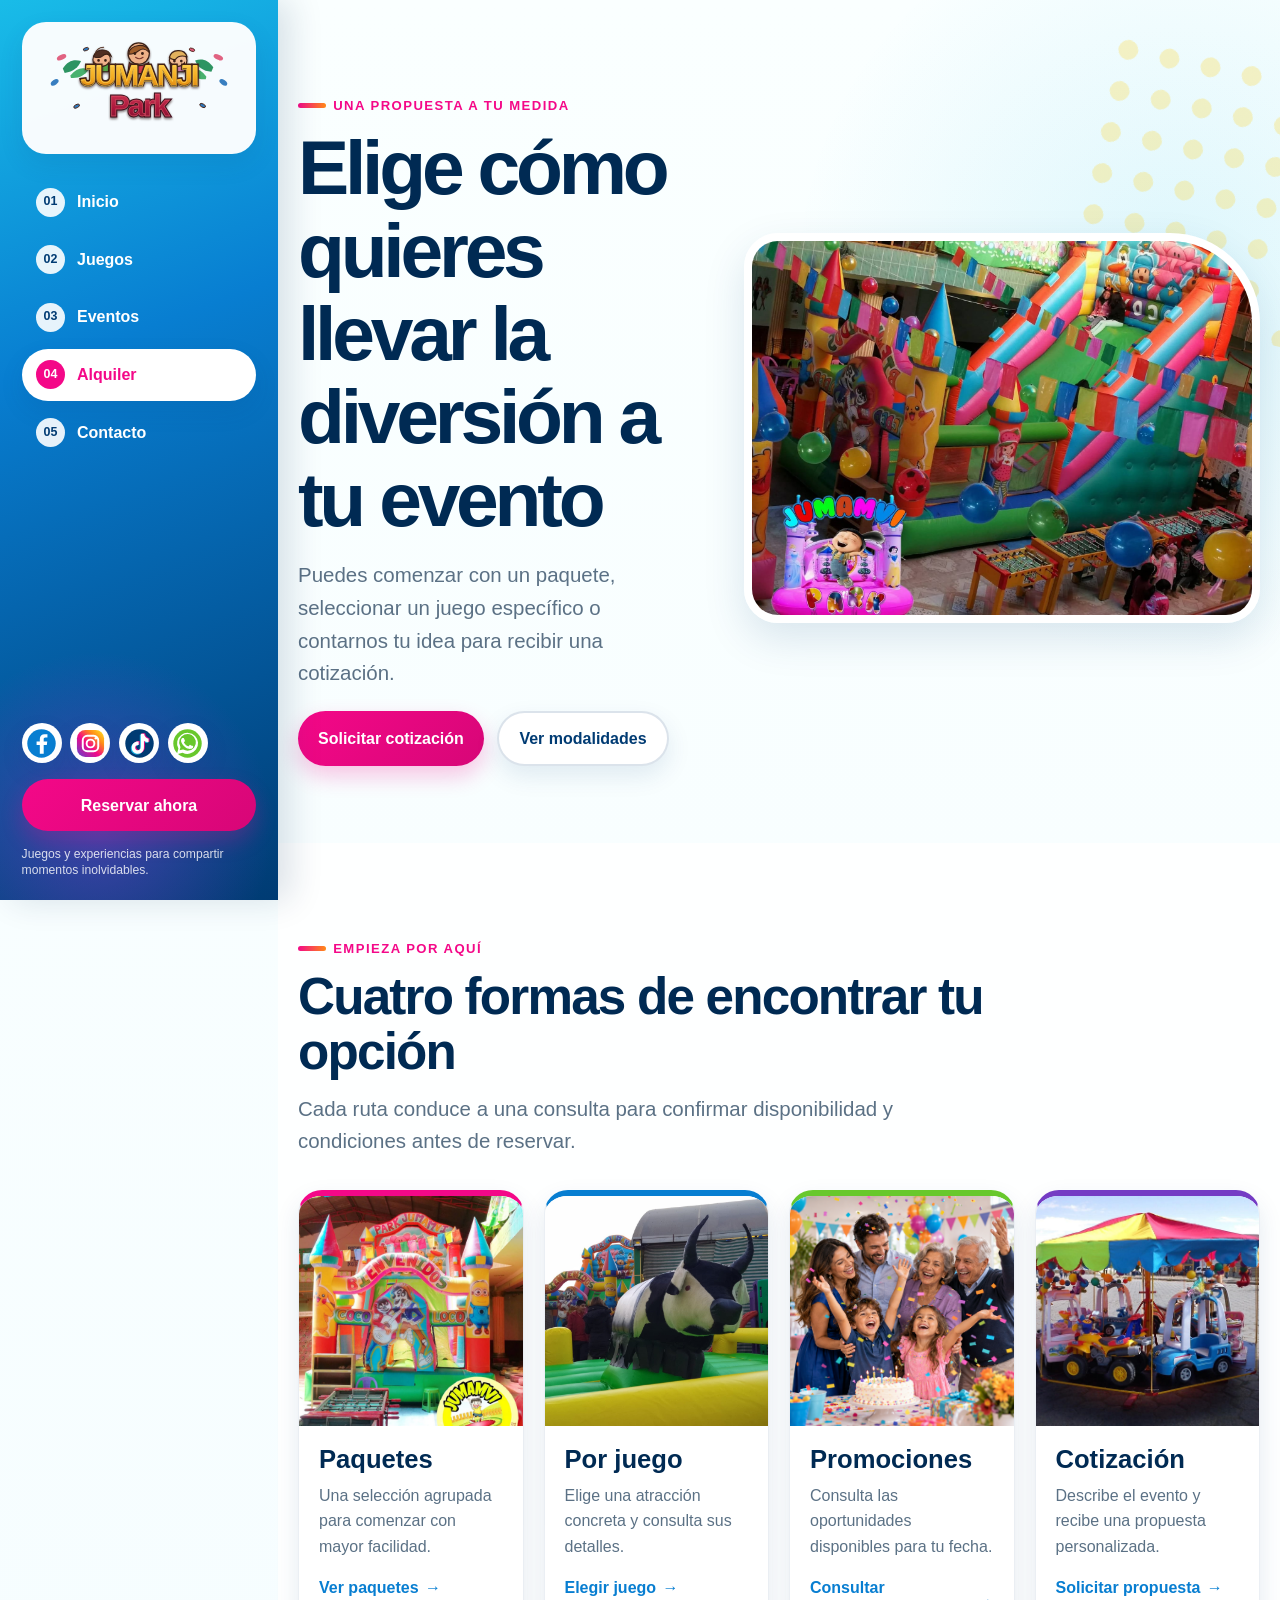
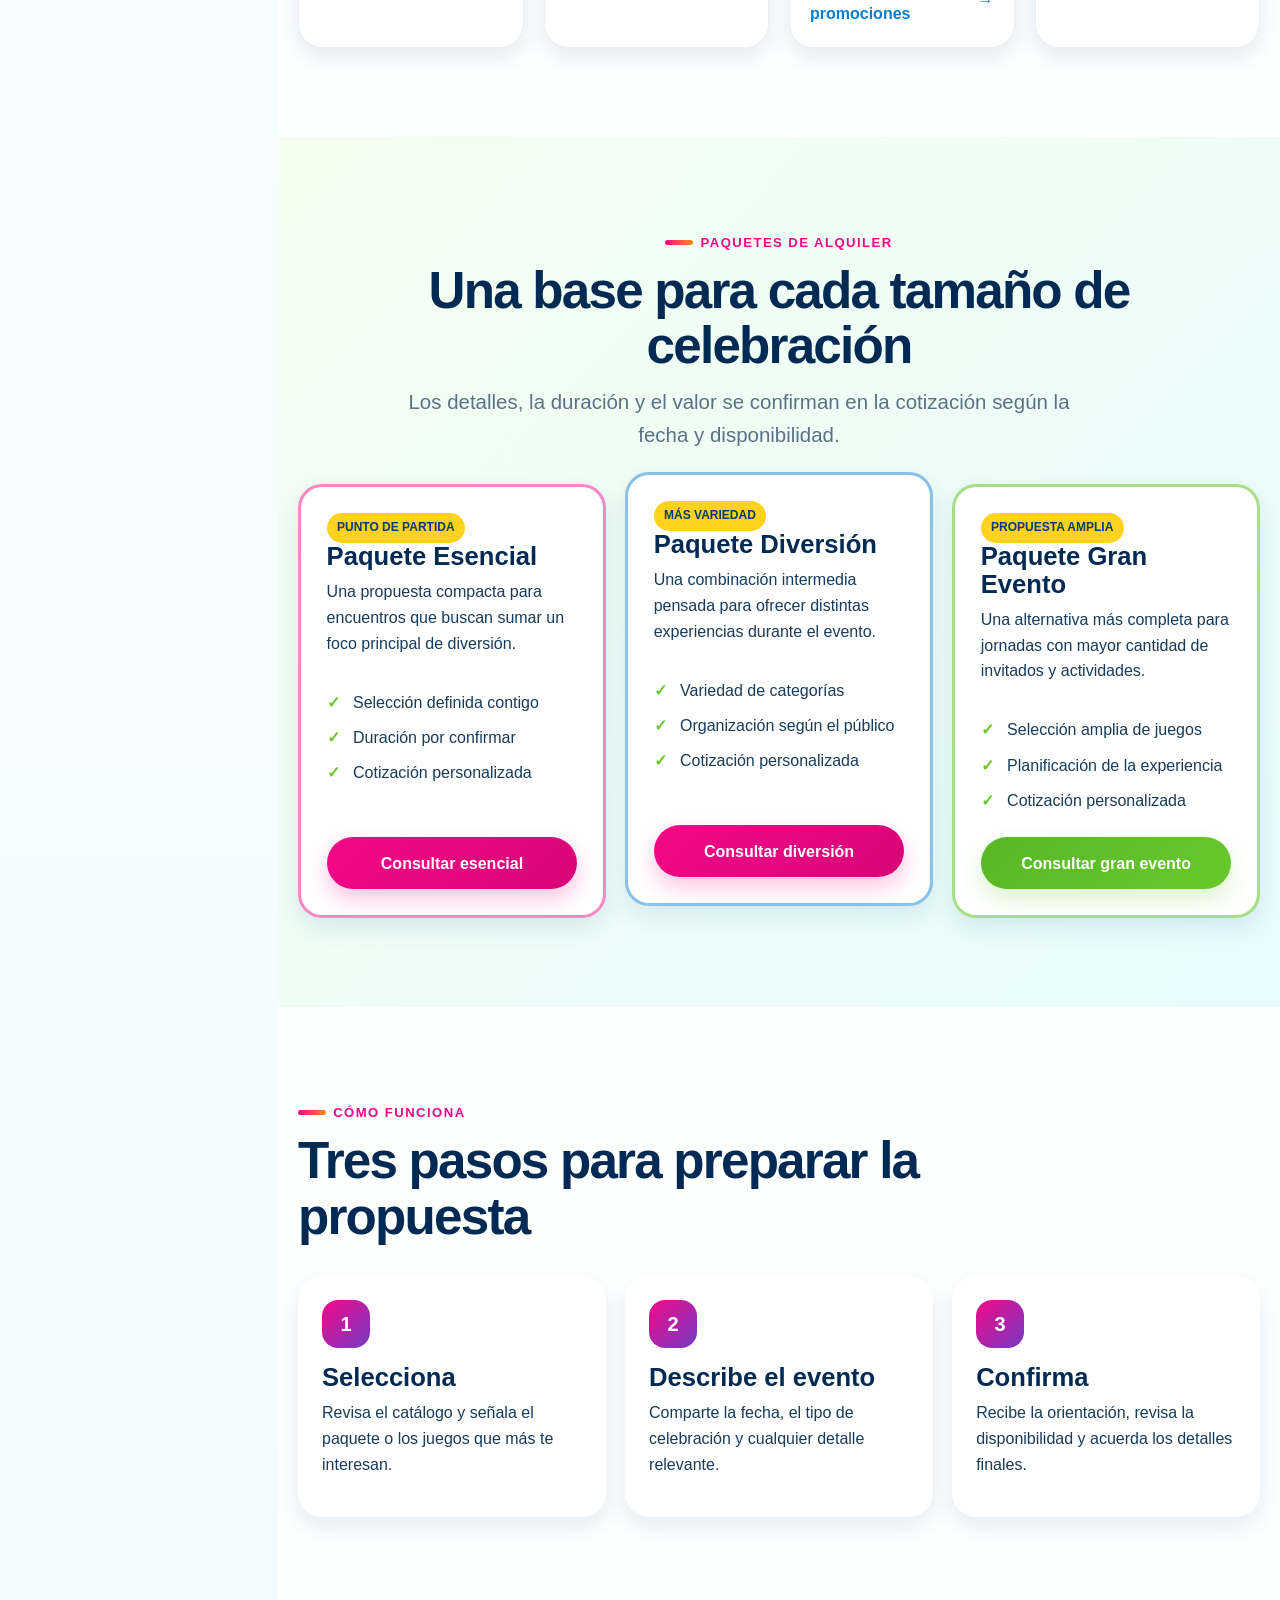
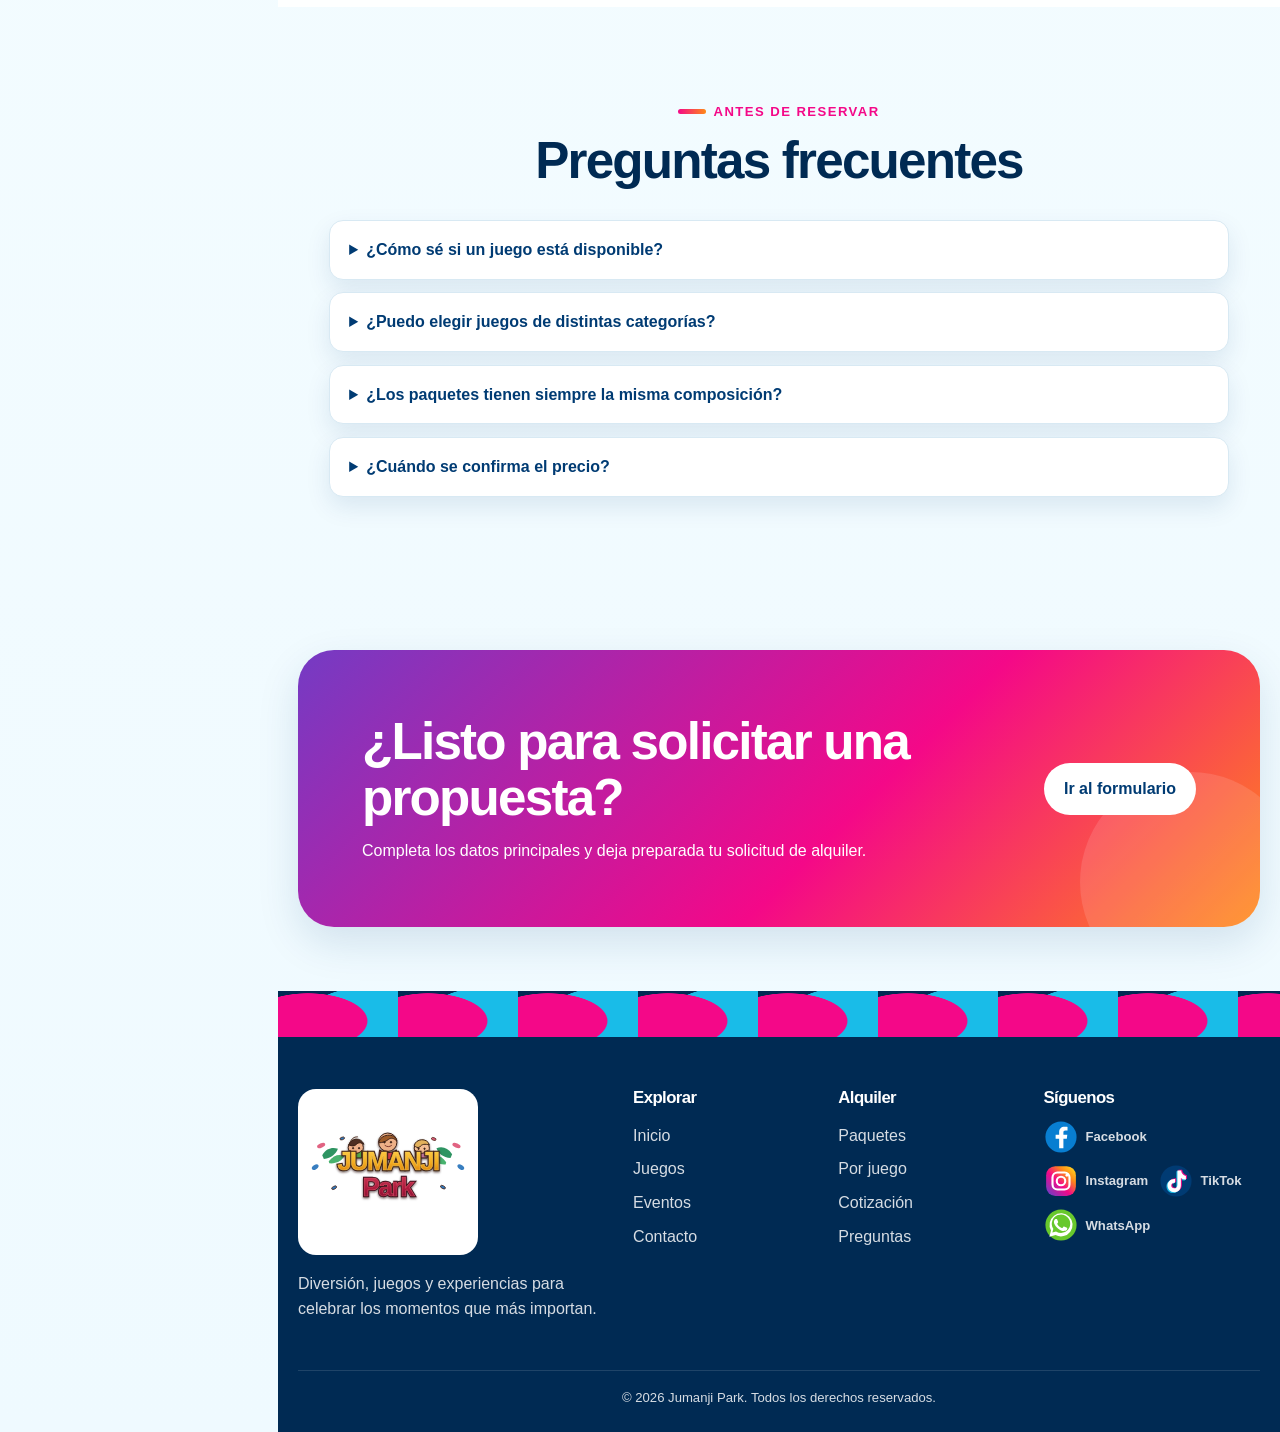
==== alquiler.html @ 87049e54 "Add files via upload" ====
<!doctype html>
<html lang="es">
<head>
  <meta charset="utf-8">
  <meta name="viewport" content="width=device-width, initial-scale=1">
  <meta name="description" content="Explora paquetes, alquiler por juego y opciones de cotización de Jumanji Park.">
  <title>Alquiler | Jumanji Park</title>
  <link rel="icon" href="assets/images/brand/logo.svg" type="image/svg+xml">
  <link rel="stylesheet" href="assets/css/estilos.css">
</head>
<body>
  <!-- Permite llegar al contenido principal sin recorrer todo el menú -->
  <a class="skip-link" href="#contenido">Saltar al contenido</a>

  <!-- Reúne la marca, las páginas principales y los accesos sociales -->
  <header class="site-header">
    <a class="brand" href="index.html" aria-label="Ir al inicio de Jumanji Park">
      <img src="assets/images/brand/logo.svg" alt="Jumanji Park" width="303" height="166">
    </a>
    <!-- Convierte el menú lateral en un menú compacto cuando la pantalla es pequeña -->
    <div class="navigation">
      <input class="menu-toggle" id="menu-toggle" type="checkbox">
      <label class="menu-button" for="menu-toggle">Menú</label>
      <div class="menu-panel">
      <nav class="primary-nav" aria-label="Navegación principal">
        <a href="index.html"><span class="nav-dot">01</span>Inicio</a>
        <a href="juegos.html"><span class="nav-dot">02</span>Juegos</a>
        <a href="eventos.html"><span class="nav-dot">03</span>Eventos</a>
        <a href="alquiler.html" aria-current="page"><span class="nav-dot">04</span>Alquiler</a>
        <a href="contacto.html"><span class="nav-dot">05</span>Contacto</a>
      </nav>
      <!-- Mantiene disponibles las cuatro redes solicitadas -->
      <div class="header-social" aria-label="Redes sociales">
        <a class="social-link" href="" aria-label="Facebook"><img src="assets/icons/facebook.svg" alt="" width="48" height="48"></a>
        <a class="social-link" href="" aria-label="Instagram"><img src="assets/icons/instagram.svg" alt="" width="48" height="48"></a>
        <a class="social-link" href="" aria-label="TikTok"><img src="assets/icons/tiktok.svg" alt="" width="48" height="48"></a>
        <a class="social-link" href="" aria-label="WhatsApp"><img src="assets/icons/whatsapp.svg" alt="" width="48" height="48"></a>
      </div>
      <a class="button header-cta" href="contacto.html#reserva">Reservar ahora</a>
        <p class="header-note">Juegos y experiencias para compartir momentos inolvidables.</p>
      </div>
    </div>
  </header>

  <main class="site-main" id="contenido">
    <!-- Introduce las modalidades de alquiler y conduce a la cotización -->
    <section class="page-hero">
      <div class="container page-hero-grid">
        <div>
          <p class="eyebrow">Una propuesta a tu medida</p>
          <h1>Elige cómo quieres llevar la diversión a tu evento</h1>
          <p class="lead">Puedes comenzar con un paquete, seleccionar un juego específico o contarnos tu idea para recibir una cotización.</p>
          <div class="button-row">
            <a class="button" href="contacto.html#reserva">Solicitar cotización</a>
            <a class="button button--secondary" href="#modalidades">Ver modalidades</a>
          </div>
        </div>
        <img src="assets/images/home/vista-general-parque.jpeg" alt="Vista amplia de las atracciones y juegos de Jumanji Park" width="1600" height="1200" fetchpriority="high">
      </div>
    </section>

    <!-- Presenta las rutas disponibles para preparar el alquiler -->
    <section class="section section--white" id="modalidades" aria-labelledby="titulo-modalidades">
      <div class="container">
        <div class="section-heading">
          <p class="eyebrow">Empieza por aquí</p>
          <h2 id="titulo-modalidades">Cuatro formas de encontrar tu opción</h2>
          <p class="lead">Cada ruta conduce a una consulta para confirmar disponibilidad y condiciones antes de reservar.</p>
        </div>
        <div class="card-grid card-grid--four">
          <article class="image-card accent-pink">
            <div class="image-card__media">
              <img src="assets/images/games/inflables/castillo-inflable.jpeg" alt="Castillo inflable que puede formar parte de un paquete" width="1200" height="1600" loading="lazy">
            </div>
            <div class="image-card__body">
              <h3>Paquetes</h3>
              <p>Una selección agrupada para comenzar con mayor facilidad.</p>
              <a class="card-link" href="#paquetes">Ver paquetes</a>
            </div>
          </article>
          <article class="image-card accent-blue">
            <div class="image-card__media">
              <img src="assets/images/games/toro-mecanico/toro-mecanico.jpeg" alt="Toro mecánico disponible como una opción individual" width="2048" height="1536" loading="lazy">
            </div>
            <div class="image-card__body">
              <h3>Por juego</h3>
              <p>Elige una atracción concreta y consulta sus detalles.</p>
              <a class="card-link" href="juegos.html">Elegir juego</a>
            </div>
          </article>
          <article class="image-card accent-green">
            <div class="image-card__media">
              <img src="assets/images/generated/eventos/celebraciones.png" alt="Familia disfrutando una celebración colorida" width="1456" height="1088" loading="lazy">
            </div>
            <div class="image-card__body">
              <h3>Promociones</h3>
              <p>Consulta las oportunidades disponibles para tu fecha.</p>
              <a class="card-link" href="contacto.html#reserva">Consultar promociones</a>
            </div>
          </article>
          <article class="image-card accent-violet">
            <div class="image-card__media">
              <img src="assets/images/games/carritos/carrusel-carritos.jpeg" alt="Carrusel infantil de vehículos de colores" width="1296" height="968" loading="lazy">
            </div>
            <div class="image-card__body">
              <h3>Cotización</h3>
              <p>Describe el evento y recibe una propuesta personalizada.</p>
              <a class="card-link" href="contacto.html#reserva">Solicitar propuesta</a>
            </div>
          </article>
        </div>
      </div>
    </section>

    <!-- Organiza los paquetes sin presentar precios que todavía no están confirmados -->
    <section class="section section--mint" id="paquetes" aria-labelledby="titulo-paquetes">
      <div class="container">
        <div class="section-heading section-heading--center">
          <p class="eyebrow">Paquetes de alquiler</p>
          <h2 id="titulo-paquetes">Una base para cada tamaño de celebración</h2>
          <p class="lead">Los detalles, la duración y el valor se confirman en la cotización según la fecha y disponibilidad.</p>
        </div>
        <div class="pricing-grid">
          <article class="pricing-card">
            <span class="tag">Punto de partida</span>
            <h3>Paquete Esencial</h3>
            <p>Una propuesta compacta para encuentros que buscan sumar un foco principal de diversión.</p>
            <ul class="check-list">
              <li>Selección definida contigo</li>
              <li>Duración por confirmar</li>
              <li>Cotización personalizada</li>
            </ul>
            <a class="button" href="contacto.html#reserva">Consultar esencial</a>
          </article>
          <article class="pricing-card">
            <span class="tag">Más variedad</span>
            <h3>Paquete Diversión</h3>
            <p>Una combinación intermedia pensada para ofrecer distintas experiencias durante el evento.</p>
            <ul class="check-list">
              <li>Variedad de categorías</li>
              <li>Organización según el público</li>
              <li>Cotización personalizada</li>
            </ul>
            <a class="button" href="contacto.html#reserva">Consultar diversión</a>
          </article>
          <article class="pricing-card">
            <span class="tag">Propuesta amplia</span>
            <h3>Paquete Gran Evento</h3>
            <p>Una alternativa más completa para jornadas con mayor cantidad de invitados y actividades.</p>
            <ul class="check-list">
              <li>Selección amplia de juegos</li>
              <li>Planificación de la experiencia</li>
              <li>Cotización personalizada</li>
            </ul>
            <a class="button button--green" href="contacto.html#reserva">Consultar gran evento</a>
          </article>
        </div>
      </div>
    </section>

    <!-- Explica los pasos de la solicitud hasta la confirmación -->
    <section class="section section--white" aria-labelledby="titulo-pasos">
      <div class="container">
        <div class="section-heading">
          <p class="eyebrow">Cómo funciona</p>
          <h2 id="titulo-pasos">Tres pasos para preparar la propuesta</h2>
        </div>
        <div class="steps">
          <article class="step">
            <span class="step-number">1</span>
            <h3>Selecciona</h3>
            <p>Revisa el catálogo y señala el paquete o los juegos que más te interesan.</p>
          </article>
          <article class="step">
            <span class="step-number">2</span>
            <h3>Describe el evento</h3>
            <p>Comparte la fecha, el tipo de celebración y cualquier detalle relevante.</p>
          </article>
          <article class="step">
            <span class="step-number">3</span>
            <h3>Confirma</h3>
            <p>Recibe la orientación, revisa la disponibilidad y acuerda los detalles finales.</p>
          </article>
        </div>
      </div>
    </section>

    <!-- Aclara dudas habituales sin mostrar todo el texto al mismo tiempo -->
    <section class="section" aria-labelledby="titulo-preguntas">
      <div class="container">
        <div class="section-heading section-heading--center">
          <p class="eyebrow">Antes de reservar</p>
          <h2 id="titulo-preguntas">Preguntas frecuentes</h2>
        </div>
        <div class="faq-list">
          <details>
            <summary>¿Cómo sé si un juego está disponible?</summary>
            <p>La disponibilidad se confirma al recibir la fecha y los datos principales del evento.</p>
          </details>
          <details>
            <summary>¿Puedo elegir juegos de distintas categorías?</summary>
            <p>Sí. Puedes indicar todas las opciones que te interesan para que sean consideradas en la propuesta.</p>
          </details>
          <details>
            <summary>¿Los paquetes tienen siempre la misma composición?</summary>
            <p>La composición se define según disponibilidad, público y características de la celebración.</p>
          </details>
          <details>
            <summary>¿Cuándo se confirma el precio?</summary>
            <p>El valor se informa dentro de la cotización, después de revisar los detalles enviados.</p>
          </details>
        </div>
      </div>
    </section>

    <!-- Cierra la página con acceso directo a la solicitud -->
    <section class="section section--compact">
      <div class="container">
        <div class="cta-panel">
          <div>
            <h2>¿Listo para solicitar una propuesta?</h2>
            <p>Completa los datos principales y deja preparada tu solicitud de alquiler.</p>
          </div>
          <a class="button" href="contacto.html#reserva">Ir al formulario</a>
        </div>
      </div>
    </section>
  </main>

  <!-- Reúne enlaces útiles, alquileres y redes sociales al final de la página -->
  <footer class="site-footer">
    <div class="footer-wave" aria-hidden="true"></div>
    <div class="container footer-grid">
      <div class="footer-brand">
        <img src="assets/images/brand/logo.svg" alt="Jumanji Park" width="303" height="166">
        <p>Diversión, juegos y experiencias para celebrar los momentos que más importan.</p>
      </div>
      <div>
        <h2>Explorar</h2>
        <ul class="footer-links">
          <li><a href="index.html">Inicio</a></li>
          <li><a href="juegos.html">Juegos</a></li>
          <li><a href="eventos.html">Eventos</a></li>
          <li><a href="contacto.html">Contacto</a></li>
        </ul>
      </div>
      <div>
        <h2>Alquiler</h2>
        <ul class="footer-links">
          <li><a href="#paquetes">Paquetes</a></li>
          <li><a href="juegos.html">Por juego</a></li>
          <li><a href="contacto.html#reserva">Cotización</a></li>
          <li><a href="#titulo-preguntas">Preguntas</a></li>
        </ul>
      </div>
      <div>
        <h2>Síguenos</h2>
        <div class="footer-socials">
          <a href=""><img src="assets/icons/facebook.svg" alt="" width="48" height="48">Facebook</a>
          <a href=""><img src="assets/icons/instagram.svg" alt="" width="48" height="48">Instagram</a>
          <a href=""><img src="assets/icons/tiktok.svg" alt="" width="48" height="48">TikTok</a>
          <a href=""><img src="assets/icons/whatsapp.svg" alt="" width="48" height="48">WhatsApp</a>
        </div>
      </div>
    </div>
    <div class="container footer-bottom">
      <p>© 2026 Jumanji Park. Todos los derechos reservados.</p>
    </div>
  </footer>
</body>
</html>
---- assets/css/estilos.css ----
/* Define los colores, medidas y formas que se repiten en todo el sitio */
:root {
  --navy: #003b73;
  --navy-deep: #002a53;
  --blue: #087ed1;
  --cyan: #19bce8;
  --pink: #f40888;
  --orange: #ff8a18;
  --green: #68c82c;
  --violet: #743bc4;
  --yellow: #ffd21f;
  --sky: #effaff;
  --mint: #efffe9;
  --white: #ffffff;
  --ink: #173b59;
  --muted: #5b7185;
  --line: #d8e9f3;
  --shadow: 0 16px 42px rgba(0, 59, 115, 0.13);
  --shadow-soft: 0 10px 24px rgba(0, 59, 115, 0.1);
  --radius-sm: 14px;
  --radius-md: 24px;
  --radius-lg: 36px;
  --rail: 278px;
  --content: 1180px;
  --transition: 220ms ease;
}

/* Mantiene las medidas de cada elemento fáciles de controlar */
*,
*::before,
*::after {
  box-sizing: border-box;
}

/* Permite llegar suavemente a una sección desde los enlaces internos */
html {
  scroll-behavior: smooth;
  scroll-padding-top: 24px;
}

/* Da al sitio una base clara, legible y sin espacios inesperados */
body {
  margin: 0;
  color: var(--ink);
  background:
    radial-gradient(circle at 92% 6%, rgba(25, 188, 232, 0.13), transparent 24rem),
    linear-gradient(180deg, #faffff 0%, var(--sky) 100%);
  font-family: "Trebuchet MS", "Segoe UI", Arial, sans-serif;
  line-height: 1.6;
  overflow-x: hidden;
}

/* Evita que las imágenes sobrepasen el espacio disponible */
img {
  display: block;
  max-width: 100%;
}

/* Mantiene los enlaces con el estilo propio de la página */
a {
  color: inherit;
  text-decoration: none;
}

/* Iguala la letra de botones y campos con el resto del sitio */
button,
input,
select,
textarea {
  font: inherit;
}

/* Muestra claramente dónde está el teclado dentro de la página */
:focus-visible {
  outline: 4px solid rgba(255, 210, 31, 0.95);
  outline-offset: 4px;
}

/* Permite saltar directamente al contenido principal */
.skip-link {
  position: fixed;
  top: 12px;
  left: 12px;
  z-index: 1000;
  padding: 0.7rem 1rem;
  color: var(--white);
  background: var(--navy-deep);
  border-radius: 999px;
  transform: translateY(-160%);
  transition: transform var(--transition);
}

.skip-link:focus {
  transform: translateY(0);
}

/* Oculta textos auxiliares sin quitarlos de los lectores de pantalla */
.visually-hidden {
  position: absolute;
  width: 1px;
  height: 1px;
  padding: 0;
  margin: -1px;
  overflow: hidden;
  clip: rect(0, 0, 0, 0);
  white-space: nowrap;
  border: 0;
}

/* Mantiene el contenido centrado y con aire a ambos lados */
.container {
  width: min(calc(100% - 2.5rem), var(--content));
  margin-inline: auto;
}

/* Separa cada bloque importante para que la lectura sea cómoda */
.section {
  position: relative;
  padding: clamp(4rem, 7vw, 7rem) 0;
}

.section--compact {
  padding: clamp(2.75rem, 5vw, 4.5rem) 0;
}

.section--white {
  background: rgba(255, 255, 255, 0.92);
}

.section--mint {
  background: linear-gradient(135deg, #f4ffef 0%, #e9fbff 100%);
}

/* Presenta los títulos de cada sección con una jerarquía clara */
.section-heading {
  max-width: 760px;
  margin-bottom: 2rem;
}

.section-heading--center {
  margin-inline: auto;
  text-align: center;
}

.eyebrow {
  display: inline-flex;
  align-items: center;
  gap: 0.45rem;
  margin: 0 0 0.65rem;
  color: var(--pink);
  font-size: 0.82rem;
  font-weight: 900;
  letter-spacing: 0.11em;
  text-transform: uppercase;
}

.eyebrow::before {
  width: 28px;
  height: 5px;
  background: linear-gradient(90deg, var(--pink), var(--orange));
  border-radius: 999px;
  content: "";
}

h1,
h2,
h3 {
  margin-top: 0;
  color: var(--navy-deep);
  font-family: "Arial Rounded MT Bold", "Trebuchet MS", sans-serif;
  line-height: 1.08;
}

h1 {
  margin-bottom: 1.15rem;
  font-size: clamp(2.65rem, 6vw, 5.7rem);
  letter-spacing: -0.055em;
}

h2 {
  margin-bottom: 0.8rem;
  font-size: clamp(2rem, 4vw, 3.5rem);
  letter-spacing: -0.035em;
}

h3 {
  margin-bottom: 0.55rem;
  font-size: clamp(1.25rem, 2vw, 1.7rem);
}

p {
  margin-top: 0;
}

.lead {
  max-width: 680px;
  color: var(--muted);
  font-size: clamp(1.05rem, 1.8vw, 1.28rem);
}

/* Da a los botones una forma consistente y fácil de reconocer */
.button {
  display: inline-flex;
  min-height: 48px;
  align-items: center;
  justify-content: center;
  gap: 0.6rem;
  padding: 0.82rem 1.25rem;
  color: var(--white);
  background: linear-gradient(135deg, var(--pink), #d70677);
  border: 0;
  border-radius: 999px;
  box-shadow: 0 10px 22px rgba(244, 8, 136, 0.24);
  cursor: pointer;
  font-weight: 900;
  transition: transform var(--transition), box-shadow var(--transition), background var(--transition);
}

.button:hover {
  box-shadow: 0 14px 28px rgba(244, 8, 136, 0.32);
  transform: translateY(-3px);
}

.button--secondary {
  color: var(--navy);
  background: var(--white);
  border: 2px solid rgba(0, 59, 115, 0.14);
  box-shadow: var(--shadow-soft);
}

.button--green {
  background: linear-gradient(135deg, #58b825, var(--green));
  box-shadow: 0 10px 22px rgba(104, 200, 44, 0.24);
}

.button-row {
  display: flex;
  flex-wrap: wrap;
  gap: 0.85rem;
}

/* Mantiene la navegación visible y ordenada en pantallas amplias */
.site-header {
  position: fixed;
  inset: 0 auto 0 0;
  z-index: 100;
  display: flex;
  width: var(--rail);
  flex-direction: column;
  padding: 1.35rem;
  color: var(--white);
  background:
    radial-gradient(circle at 35% 92%, rgba(116, 59, 196, 0.55), transparent 11rem),
    linear-gradient(160deg, var(--cyan) 0%, var(--blue) 38%, var(--navy) 100%);
  box-shadow: 12px 0 32px rgba(0, 42, 83, 0.14);
}

.brand {
  display: grid;
  place-items: center;
  min-height: 132px;
  padding: 0.65rem;
  background: rgba(255, 255, 255, 0.96);
  border-radius: var(--radius-md);
  box-shadow: var(--shadow-soft);
}

.brand img {
  width: 190px;
  height: auto;
}

.navigation {
  display: flex;
  min-height: 0;
  flex: 1;
  flex-direction: column;
  margin-top: 1rem;
}

.menu-toggle,
.menu-button {
  display: none;
}

.menu-panel {
  display: flex;
  min-height: 0;
  flex: 1;
  flex-direction: column;
}

.primary-nav {
  display: grid !important;
  gap: 0.35rem;
  margin-top: 0.4rem;
}

.primary-nav a {
  display: flex;
  min-height: 48px;
  align-items: center;
  gap: 0.75rem;
  padding: 0.72rem 0.9rem;
  border-radius: 999px;
  font-weight: 800;
  transition: background var(--transition), color var(--transition), transform var(--transition);
}

.primary-nav a:hover {
  background: rgba(255, 255, 255, 0.14);
  transform: translateX(4px);
}

.primary-nav a[aria-current="page"] {
  color: var(--pink);
  background: var(--white);
  box-shadow: var(--shadow-soft);
}

.nav-dot {
  display: grid;
  width: 29px;
  height: 29px;
  flex: 0 0 auto;
  place-items: center;
  color: var(--navy);
  background: rgba(255, 255, 255, 0.9);
  border-radius: 50%;
  font-size: 0.78rem;
  font-weight: 900;
}

.primary-nav a[aria-current="page"] .nav-dot {
  color: var(--white);
  background: var(--pink);
}

.header-social {
  display: flex !important;
  gap: 0.55rem;
  margin-top: auto;
  padding-top: 1.35rem;
}

.social-link {
  display: grid;
  width: 40px;
  height: 40px;
  place-items: center;
  background: var(--white);
  border-radius: 50%;
  box-shadow: var(--shadow-soft);
  transition: transform var(--transition), box-shadow var(--transition);
}

.social-link:hover {
  box-shadow: 0 12px 24px rgba(0, 42, 83, 0.24);
  transform: translateY(-3px) rotate(-3deg);
}

.social-link img {
  width: 31px;
  height: 31px;
}

.header-cta {
  width: 100%;
  margin-top: 1rem;
}

.header-note {
  margin: 0.9rem 0 0;
  color: rgba(255, 255, 255, 0.82);
  font-size: 0.76rem;
  line-height: 1.35;
}

/* Reserva a la navegación lateral el espacio que necesita */
.site-main,
.site-footer {
  margin-left: var(--rail);
}

/* Presenta la portada con mensaje e imagen en equilibrio */
.hero {
  min-height: min(860px, 100vh);
  display: grid;
  align-items: center;
  padding: clamp(4rem, 8vw, 7rem) 0;
  overflow: hidden;
}

.hero::before,
.page-hero::before {
  position: absolute;
  top: 6%;
  right: -80px;
  width: 280px;
  height: 280px;
  background: radial-gradient(circle, rgba(255, 210, 31, 0.26) 0 32%, transparent 34%);
  background-size: 42px 42px;
  content: "";
  transform: rotate(12deg);
}

.hero-grid {
  position: relative;
  z-index: 1;
  display: grid;
  grid-template-columns: minmax(0, 0.9fr) minmax(420px, 1.1fr);
  align-items: center;
  gap: clamp(2rem, 5vw, 5rem);
}

.hero-copy strong {
  color: var(--pink);
}

.hero-copy .lead {
  margin-bottom: 1.65rem;
}

.hero-chips {
  display: flex;
  flex-wrap: wrap;
  gap: 0.6rem;
  margin: 1.5rem 0 0;
  padding: 0;
  list-style: none;
}

.hero-chips li {
  padding: 0.55rem 0.8rem;
  color: var(--navy);
  background: var(--white);
  border: 1px solid var(--line);
  border-radius: 999px;
  box-shadow: var(--shadow-soft);
  font-size: 0.88rem;
  font-weight: 800;
}

.hero-media {
  position: relative;
  min-height: 560px;
}

.hero-photo {
  width: 100%;
  height: 540px;
  object-fit: cover;
  object-position: center 30%;
  border: 10px solid var(--white);
  border-radius: 44px 44px 120px 44px;
  box-shadow: var(--shadow);
}

.hero-badge {
  position: absolute;
  right: -18px;
  bottom: 5px;
  max-width: 250px;
  padding: 1rem 1.1rem;
  color: var(--white);
  background: linear-gradient(135deg, var(--violet), var(--pink));
  border: 6px solid var(--white);
  border-radius: var(--radius-md);
  box-shadow: var(--shadow);
  font-weight: 900;
  line-height: 1.25;
  transform: rotate(-2deg);
}

/* Ordena las tarjetas y permite que se adapten al espacio disponible */
.card-grid {
  display: grid;
  grid-template-columns: repeat(3, minmax(0, 1fr));
  gap: 1.25rem;
}

.card-grid--four {
  grid-template-columns: repeat(4, minmax(0, 1fr));
}

.image-card {
  position: relative;
  min-width: 0;
  overflow: hidden;
  background: var(--white);
  border: 1px solid rgba(0, 59, 115, 0.08);
  border-radius: var(--radius-md);
  box-shadow: var(--shadow-soft);
  transition: transform var(--transition), box-shadow var(--transition);
}

.image-card:hover {
  box-shadow: var(--shadow);
  transform: translateY(-7px);
}

.image-card__media {
  position: relative;
  height: 230px;
  overflow: hidden;
}

.image-card__media img {
  width: 100%;
  height: 100%;
  object-fit: cover;
  transition: transform 500ms ease;
}

.image-card:hover .image-card__media img {
  transform: scale(1.055);
}

.image-card__body {
  padding: 1.25rem;
}

.image-card__body p {
  margin-bottom: 1rem;
  color: var(--muted);
}

.card-link {
  display: inline-flex;
  align-items: center;
  gap: 0.4rem;
  color: var(--blue);
  font-weight: 900;
}

.card-link::after {
  content: "→";
  transition: transform var(--transition);
}

.card-link:hover::after {
  transform: translateX(5px);
}

.accent-pink { border-top: 6px solid var(--pink); }
.accent-blue { border-top: 6px solid var(--blue); }
.accent-green { border-top: 6px solid var(--green); }
.accent-orange { border-top: 6px solid var(--orange); }
.accent-violet { border-top: 6px solid var(--violet); }
.accent-yellow { border-top: 6px solid var(--yellow); }

/* Resume los beneficios con números grandes y lectura rápida */
.benefit-strip {
  display: grid;
  grid-template-columns: repeat(3, 1fr);
  gap: 1rem;
  padding: clamp(1.3rem, 3vw, 2rem);
  color: var(--white);
  background: linear-gradient(135deg, var(--navy), var(--blue));
  border-radius: var(--radius-lg);
  box-shadow: var(--shadow);
}

.benefit {
  display: grid;
  grid-template-columns: 52px 1fr;
  gap: 0.8rem;
  align-items: center;
  padding: 0.7rem;
}

.benefit-mark {
  display: grid;
  width: 52px;
  height: 52px;
  place-items: center;
  color: var(--navy);
  background: var(--yellow);
  border-radius: 18px;
  font-size: 1.35rem;
  font-weight: 900;
}

.benefit strong,
.benefit span {
  display: block;
}

.benefit span {
  color: rgba(255, 255, 255, 0.76);
  font-size: 0.88rem;
}

/* Presenta una invitación destacada sin ocultar la información principal */
.cta-panel {
  position: relative;
  display: grid;
  grid-template-columns: minmax(0, 1.2fr) auto;
  align-items: center;
  gap: 2rem;
  padding: clamp(2rem, 5vw, 4rem);
  overflow: hidden;
  color: var(--white);
  background: linear-gradient(135deg, var(--violet), var(--pink) 58%, var(--orange));
  border-radius: var(--radius-lg);
  box-shadow: var(--shadow);
}

.cta-panel::after {
  position: absolute;
  right: -40px;
  bottom: -65px;
  width: 220px;
  height: 220px;
  background: rgba(255, 255, 255, 0.12);
  border-radius: 50%;
  content: "";
}

.cta-panel h2,
.cta-panel p {
  position: relative;
  z-index: 1;
  color: var(--white);
}

.cta-panel p {
  max-width: 650px;
  margin-bottom: 0;
}

.cta-panel .button {
  position: relative;
  z-index: 1;
  color: var(--navy);
  background: var(--white);
  box-shadow: none;
}

/* Da a las páginas internas una entrada breve y visual */
.page-hero {
  position: relative;
  padding: clamp(4rem, 7vw, 6.5rem) 0 clamp(3rem, 6vw, 5rem);
  overflow: hidden;
}

.page-hero-grid {
  position: relative;
  z-index: 1;
  display: grid;
  grid-template-columns: minmax(0, 0.85fr) minmax(380px, 1.15fr);
  align-items: center;
  gap: clamp(2rem, 5vw, 4rem);
}

.page-hero img {
  width: 100%;
  height: 390px;
  object-fit: cover;
  border: 8px solid var(--white);
  border-radius: 34px 90px 34px 34px;
  box-shadow: var(--shadow);
}

/* Facilita el acceso directo a las categorías de una página */
.anchor-nav {
  display: flex;
  flex-wrap: wrap;
  gap: 0.7rem;
  justify-content: center;
  margin: 0;
  padding: 1rem;
  background: var(--white);
  border: 1px solid var(--line);
  border-radius: var(--radius-md);
  box-shadow: var(--shadow-soft);
  list-style: none;
}

.anchor-nav a {
  display: inline-flex;
  min-height: 42px;
  align-items: center;
  padding: 0.55rem 0.85rem;
  color: var(--navy);
  background: var(--sky);
  border-radius: 999px;
  font-size: 0.9rem;
  font-weight: 900;
  transition: color var(--transition), background var(--transition), transform var(--transition);
}

.anchor-nav a:hover {
  color: var(--white);
  background: var(--blue);
  transform: translateY(-2px);
}

/* Alterna imagen y texto para contar cada servicio con claridad */
.feature-list {
  display: grid;
  gap: 2rem;
}

.feature {
  display: grid;
  grid-template-columns: minmax(340px, 0.95fr) minmax(0, 1.05fr);
  gap: clamp(2rem, 5vw, 4rem);
  align-items: center;
  padding: clamp(1.2rem, 3vw, 2rem);
  background: var(--white);
  border: 1px solid rgba(0, 59, 115, 0.08);
  border-radius: var(--radius-lg);
  box-shadow: var(--shadow-soft);
  scroll-margin-top: 30px;
}

.feature:nth-child(even) .feature-gallery {
  order: 2;
}

.feature-gallery {
  display: grid;
  grid-template-columns: 1fr 0.6fr;
  grid-template-rows: repeat(2, 150px);
  gap: 0.7rem;
  min-height: 310px;
}

.feature-gallery img {
  width: 100%;
  height: 100%;
  object-fit: cover;
  border-radius: 18px;
}

.feature-gallery img:first-child {
  grid-row: 1 / 3;
}

.feature-gallery--single {
  display: block;
  min-height: 0;
}

.feature-gallery--single img {
  height: 390px;
}

.feature-copy ul,
.check-list {
  display: grid;
  gap: 0.6rem;
  margin: 1.1rem 0 1.5rem;
  padding: 0;
  list-style: none;
}

.feature-copy li,
.check-list li {
  position: relative;
  padding-left: 1.65rem;
}

.feature-copy li::before,
.check-list li::before {
  position: absolute;
  left: 0;
  color: var(--green);
  content: "✓";
  font-weight: 900;
}

/* Explica un proceso mediante pasos fáciles de seguir */
.steps {
  display: grid;
  grid-template-columns: repeat(3, 1fr);
  gap: 1.2rem;
}

.step {
  padding: 1.5rem;
  background: var(--white);
  border-radius: var(--radius-md);
  box-shadow: var(--shadow-soft);
}

.step-number {
  display: grid;
  width: 48px;
  height: 48px;
  margin-bottom: 1rem;
  place-items: center;
  color: var(--white);
  background: linear-gradient(135deg, var(--pink), var(--violet));
  border-radius: 16px;
  font-size: 1.25rem;
  font-weight: 900;
}

/* Muestra alternativas de alquiler sin inventar precios */
.pricing-grid {
  display: grid;
  grid-template-columns: repeat(3, 1fr);
  gap: 1.2rem;
  align-items: stretch;
}

.pricing-card {
  display: flex;
  flex-direction: column;
  padding: 1.6rem;
  background: var(--white);
  border: 3px solid var(--line);
  border-radius: var(--radius-md);
  box-shadow: var(--shadow-soft);
}

.pricing-card:nth-child(1) { border-color: rgba(244, 8, 136, 0.48); }
.pricing-card:nth-child(2) { border-color: rgba(8, 126, 209, 0.48); transform: translateY(-12px); }
.pricing-card:nth-child(3) { border-color: rgba(104, 200, 44, 0.58); }

.pricing-card .tag {
  align-self: flex-start;
  padding: 0.35rem 0.65rem;
  color: var(--navy);
  background: var(--yellow);
  border-radius: 999px;
  font-size: 0.75rem;
  font-weight: 900;
  text-transform: uppercase;
}

.pricing-card .button {
  width: 100%;
  margin-top: auto;
}

/* Permite consultar respuestas sin llenar la pantalla de texto */
.faq-list {
  display: grid;
  max-width: 900px;
  gap: 0.8rem;
  margin-inline: auto;
}

.faq-list details {
  padding: 1rem 1.2rem;
  background: var(--white);
  border: 1px solid var(--line);
  border-radius: var(--radius-sm);
  box-shadow: var(--shadow-soft);
}

.faq-list summary {
  color: var(--navy);
  cursor: pointer;
  font-weight: 900;
}

.faq-list details p {
  margin: 0.8rem 0 0;
  color: var(--muted);
}

/* Ordena los canales de contacto y el formulario en dos zonas claras */
.contact-layout {
  display: grid;
  grid-template-columns: minmax(280px, 0.78fr) minmax(420px, 1.22fr);
  gap: 2rem;
  align-items: start;
}

.contact-channels {
  display: grid;
  gap: 1rem;
}

.contact-channel {
  display: grid;
  grid-template-columns: 58px 1fr auto;
  gap: 0.9rem;
  align-items: center;
  padding: 1rem;
  background: var(--white);
  border: 1px solid var(--line);
  border-radius: var(--radius-md);
  box-shadow: var(--shadow-soft);
  transition: transform var(--transition), box-shadow var(--transition);
}

.contact-channel:hover {
  box-shadow: var(--shadow);
  transform: translateY(-4px);
}

.contact-channel img {
  width: 52px;
  height: 52px;
}

.contact-channel strong,
.contact-channel span {
  display: block;
}

.contact-channel span {
  color: var(--muted);
  font-size: 0.86rem;
}

.contact-channel b {
  color: var(--blue);
  font-size: 1.2rem;
}

.form-card {
  padding: clamp(1.4rem, 4vw, 2.4rem);
  background: var(--white);
  border: 1px solid var(--line);
  border-radius: var(--radius-lg);
  box-shadow: var(--shadow);
}

.form-grid {
  display: grid;
  grid-template-columns: repeat(2, 1fr);
  gap: 1rem;
}

.field {
  display: grid;
  gap: 0.38rem;
}

.field--full {
  grid-column: 1 / -1;
}

.field label {
  color: var(--navy);
  font-size: 0.9rem;
  font-weight: 900;
}

.field input,
.field select,
.field textarea {
  width: 100%;
  min-height: 48px;
  padding: 0.75rem 0.85rem;
  color: var(--ink);
  background: #fbfeff;
  border: 2px solid #d5e7f0;
  border-radius: 12px;
  transition: border-color var(--transition), box-shadow var(--transition);
}

.field textarea {
  min-height: 145px;
  resize: vertical;
}

.field input:focus,
.field select:focus,
.field textarea:focus {
  border-color: var(--cyan);
  box-shadow: 0 0 0 4px rgba(25, 188, 232, 0.15);
  outline: 0;
}

.form-note {
  margin: 1rem 0 0;
  color: var(--muted);
  font-size: 0.83rem;
}

/* Cierra cada página con accesos importantes y redes sociales */
.site-footer {
  color: rgba(255, 255, 255, 0.84);
  background: var(--navy-deep);
}

.footer-wave {
  height: 46px;
  background:
    radial-gradient(60px 28px at 30px 30px, var(--pink) 98%, transparent 100%) 0 0 / 120px 46px repeat-x,
    radial-gradient(60px 28px at 90px 24px, var(--cyan) 98%, transparent 100%) 0 0 / 120px 46px repeat-x;
}

.footer-grid {
  display: grid;
  grid-template-columns: 1.4fr 0.8fr 0.8fr 1fr;
  gap: 2rem;
  padding: 3.2rem 0 2rem;
}

.footer-brand img {
  width: 180px;
  margin-bottom: 1rem;
  padding: 0.5rem;
  background: var(--white);
  border-radius: 18px;
}

.footer-brand p {
  max-width: 360px;
}

.site-footer h2,
.site-footer h3 {
  color: var(--white);
  font-size: 1.05rem;
}

.footer-links {
  display: grid;
  gap: 0.5rem;
  padding: 0;
  list-style: none;
}

.footer-links a:hover {
  color: var(--yellow);
}

.footer-socials {
  display: flex;
  flex-wrap: wrap;
  gap: 0.65rem;
}

.footer-socials a {
  display: flex;
  align-items: center;
  gap: 0.5rem;
  font-size: 0.82rem;
  font-weight: 800;
}

.footer-socials img {
  width: 34px;
  height: 34px;
}

.footer-bottom {
  padding: 1rem 0 1.5rem;
  border-top: 1px solid rgba(255, 255, 255, 0.12);
  text-align: center;
}

.footer-bottom p {
  margin: 0;
  font-size: 0.82rem;
}

/* Ajusta la navegación y las columnas cuando la pantalla se vuelve mediana */
@media (max-width: 1099px) {
  html {
    scroll-padding-top: 92px;
  }

  .site-header {
    position: sticky;
    top: 0;
    display: grid;
    width: 100%;
    min-height: 86px;
    grid-template-columns: 150px 1fr;
    align-items: center;
    gap: 1rem;
    padding: 0.65rem 1rem;
    background: linear-gradient(110deg, var(--cyan), var(--blue), var(--navy));
    box-shadow: 0 10px 28px rgba(0, 42, 83, 0.16);
  }

  .brand {
    min-height: 66px;
    padding: 0.2rem 0.55rem;
    border-radius: 16px;
  }

  .brand img {
    width: 112px;
  }

  .navigation {
    position: static;
    display: block;
    margin: 0;
  }

  .menu-button {
    display: flex;
    min-height: 48px;
    align-items: center;
    justify-content: center;
    gap: 0.55rem;
    padding: 0.65rem 0.9rem;
    color: var(--navy);
    background: var(--white);
    border-radius: 999px;
    cursor: pointer;
    font-weight: 900;
  }

  .menu-toggle {
    position: absolute;
    display: block;
    width: 1px;
    height: 1px;
    overflow: hidden;
    opacity: 0;
  }

  .menu-toggle:focus-visible + .menu-button {
    outline: 4px solid rgba(255, 210, 31, 0.95);
    outline-offset: 4px;
  }

  .menu-button::before {
    content: "☰";
    font-size: 1.2rem;
  }

  .menu-toggle:checked + .menu-button::before {
    content: "×";
  }

  .menu-panel {
    display: none;
  }

  .menu-toggle:checked ~ .menu-panel {
    position: absolute;
    top: 86px;
    right: 1rem;
    left: 1rem;
    display: block;
    padding: 0.85rem;
    color: var(--navy);
    background: var(--white);
    border-radius: 0 0 24px 24px;
    box-shadow: var(--shadow);
  }

  .menu-toggle:checked ~ .menu-panel .primary-nav {
    position: static;
    display: grid !important;
    grid-template-columns: repeat(5, 1fr);
    gap: 0.3rem;
    padding: 0;
    background: transparent;
    box-shadow: none;
  }

  .primary-nav a {
    min-height: 42px;
    padding: 0.55rem 0.7rem;
    justify-content: center;
    color: var(--navy);
    font-size: 0.88rem;
  }

  .primary-nav a:hover {
    background: var(--sky);
  }

  .primary-nav a[aria-current="page"] {
    color: var(--white);
    background: var(--pink);
  }

  .nav-dot,
  .header-social,
  .header-cta,
  .header-note {
    display: none !important;
  }

  .site-main,
  .site-footer {
    margin-left: 0;
  }

  .hero {
    min-height: auto;
  }

  .hero-grid,
  .page-hero-grid {
    grid-template-columns: 1fr 1fr;
  }

  .hero-media {
    min-height: 470px;
  }

  .hero-photo {
    height: 450px;
  }

  .card-grid--four {
    grid-template-columns: repeat(2, 1fr);
  }

  .footer-grid {
    grid-template-columns: repeat(2, 1fr);
  }
}

/* Convierte la navegación en un menú compacto para celulares */
@media (max-width: 767px) {
  html {
    scroll-padding-top: 84px;
  }

  .container {
    width: min(calc(100% - 1.25rem), var(--content));
  }

  .site-header {
    min-height: 78px;
    grid-template-columns: 132px 1fr;
    padding: 0.5rem 0.65rem;
  }

  .brand {
    min-height: 60px;
  }

  .brand img {
    width: 100px;
  }

  .navigation {
    position: static;
  }

  .menu-toggle:checked ~ .menu-panel {
    top: 78px;
    right: 0.65rem;
    left: 0.65rem;
  }

  .menu-toggle:checked ~ .menu-panel .primary-nav {
    grid-template-columns: 1fr;
  }

  .menu-toggle:checked ~ .menu-panel .header-social {
    display: flex !important;
    margin-top: 0.75rem;
    padding-top: 0.75rem;
    border-top: 1px solid var(--line);
  }

  .menu-toggle:checked ~ .menu-panel .header-cta {
    display: flex !important;
    margin-top: 0.75rem;
  }

  .primary-nav a {
    justify-content: flex-start;
    color: var(--navy);
  }

  .primary-nav a:hover {
    background: var(--sky);
  }

  .primary-nav a[aria-current="page"] {
    color: var(--white);
    background: var(--pink);
  }

  .hero,
  .page-hero {
    padding-top: 3rem;
  }

  .hero-grid,
  .page-hero-grid,
  .feature,
  .contact-layout,
  .cta-panel {
    grid-template-columns: 1fr;
  }

  .hero-media {
    min-height: 395px;
  }

  .hero-photo {
    height: 380px;
    border-width: 6px;
    border-radius: 30px 30px 75px 30px;
  }

  .hero-badge {
    right: 8px;
    bottom: -8px;
    max-width: 210px;
    font-size: 0.85rem;
  }

  .page-hero img {
    height: 300px;
    border-width: 6px;
    border-radius: 28px 60px 28px 28px;
  }

  .card-grid,
  .card-grid--four,
  .steps,
  .pricing-grid,
  .benefit-strip {
    grid-template-columns: 1fr;
  }

  .card-grid--scroll {
    display: grid;
    grid-auto-columns: 84%;
    grid-auto-flow: column;
    grid-template-columns: none;
    overflow-x: auto;
    padding: 0.4rem 0.15rem 1.2rem;
    scroll-snap-type: x mandatory;
  }

  .card-grid--scroll > * {
    scroll-snap-align: center;
  }

  .benefit {
    grid-template-columns: 46px 1fr;
  }

  .feature:nth-child(even) .feature-gallery {
    order: 0;
  }

  .feature-gallery {
    grid-template-rows: repeat(2, 120px);
    min-height: 250px;
  }

  .feature-gallery--single img {
    height: 290px;
  }

  .pricing-card:nth-child(2) {
    transform: none;
  }

  .cta-panel {
    text-align: center;
  }

  .cta-panel .button {
    width: 100%;
  }

  .form-grid {
    grid-template-columns: 1fr;
  }

  .field--full {
    grid-column: auto;
  }

  .contact-channel {
    grid-template-columns: 48px 1fr auto;
  }

  .contact-channel img {
    width: 44px;
    height: 44px;
  }

  .footer-grid {
    grid-template-columns: 1fr;
    gap: 1.4rem;
  }

  .footer-socials {
    display: grid;
    grid-template-columns: repeat(2, 1fr);
  }
}

/* Reduce detalles visuales en pantallas muy estrechas */
@media (max-width: 380px) {
  .site-header {
    grid-template-columns: 118px 1fr;
  }

  .menu-button {
    padding-inline: 0.7rem;
  }

  .hero-chips {
    display: grid;
  }

  .contact-channel {
    grid-template-columns: 42px 1fr;
  }

  .contact-channel b {
    display: none;
  }

  .footer-socials {
    grid-template-columns: 1fr;
  }
}

/* Detiene los movimientos cuando el visitante prefiere una experiencia tranquila */
@media (prefers-reduced-motion: reduce) {
  html {
    scroll-behavior: auto;
  }

  *,
  *::before,
  *::after {
    scroll-behavior: auto !important;
    transition-duration: 0.01ms !important;
  }
}

/* Conserva fondos y contrastes importantes al imprimir */
@media print {
  .site-header,
  .site-footer,
  .button,
  .anchor-nav {
    display: none !important;
  }

  .site-main {
    margin: 0;
  }

  body {
    color: #000;
    background: #fff;
  }
}
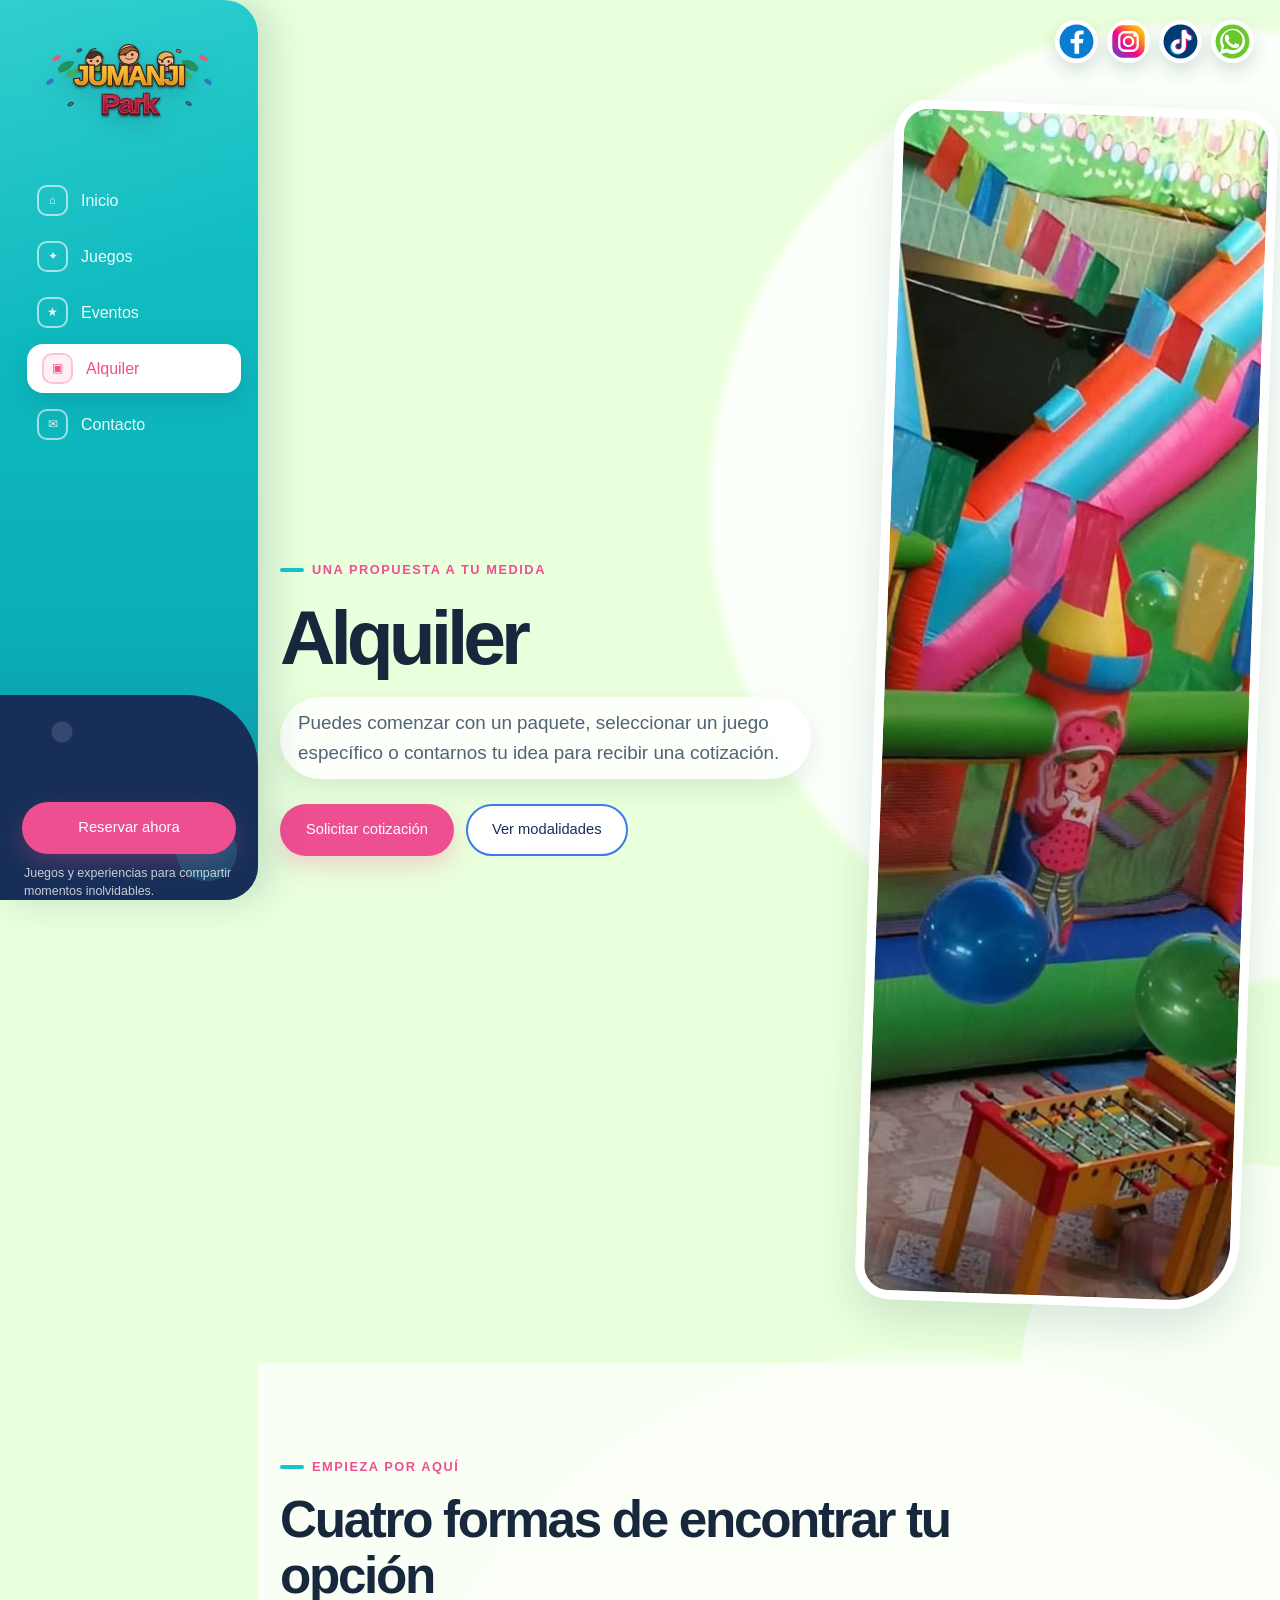
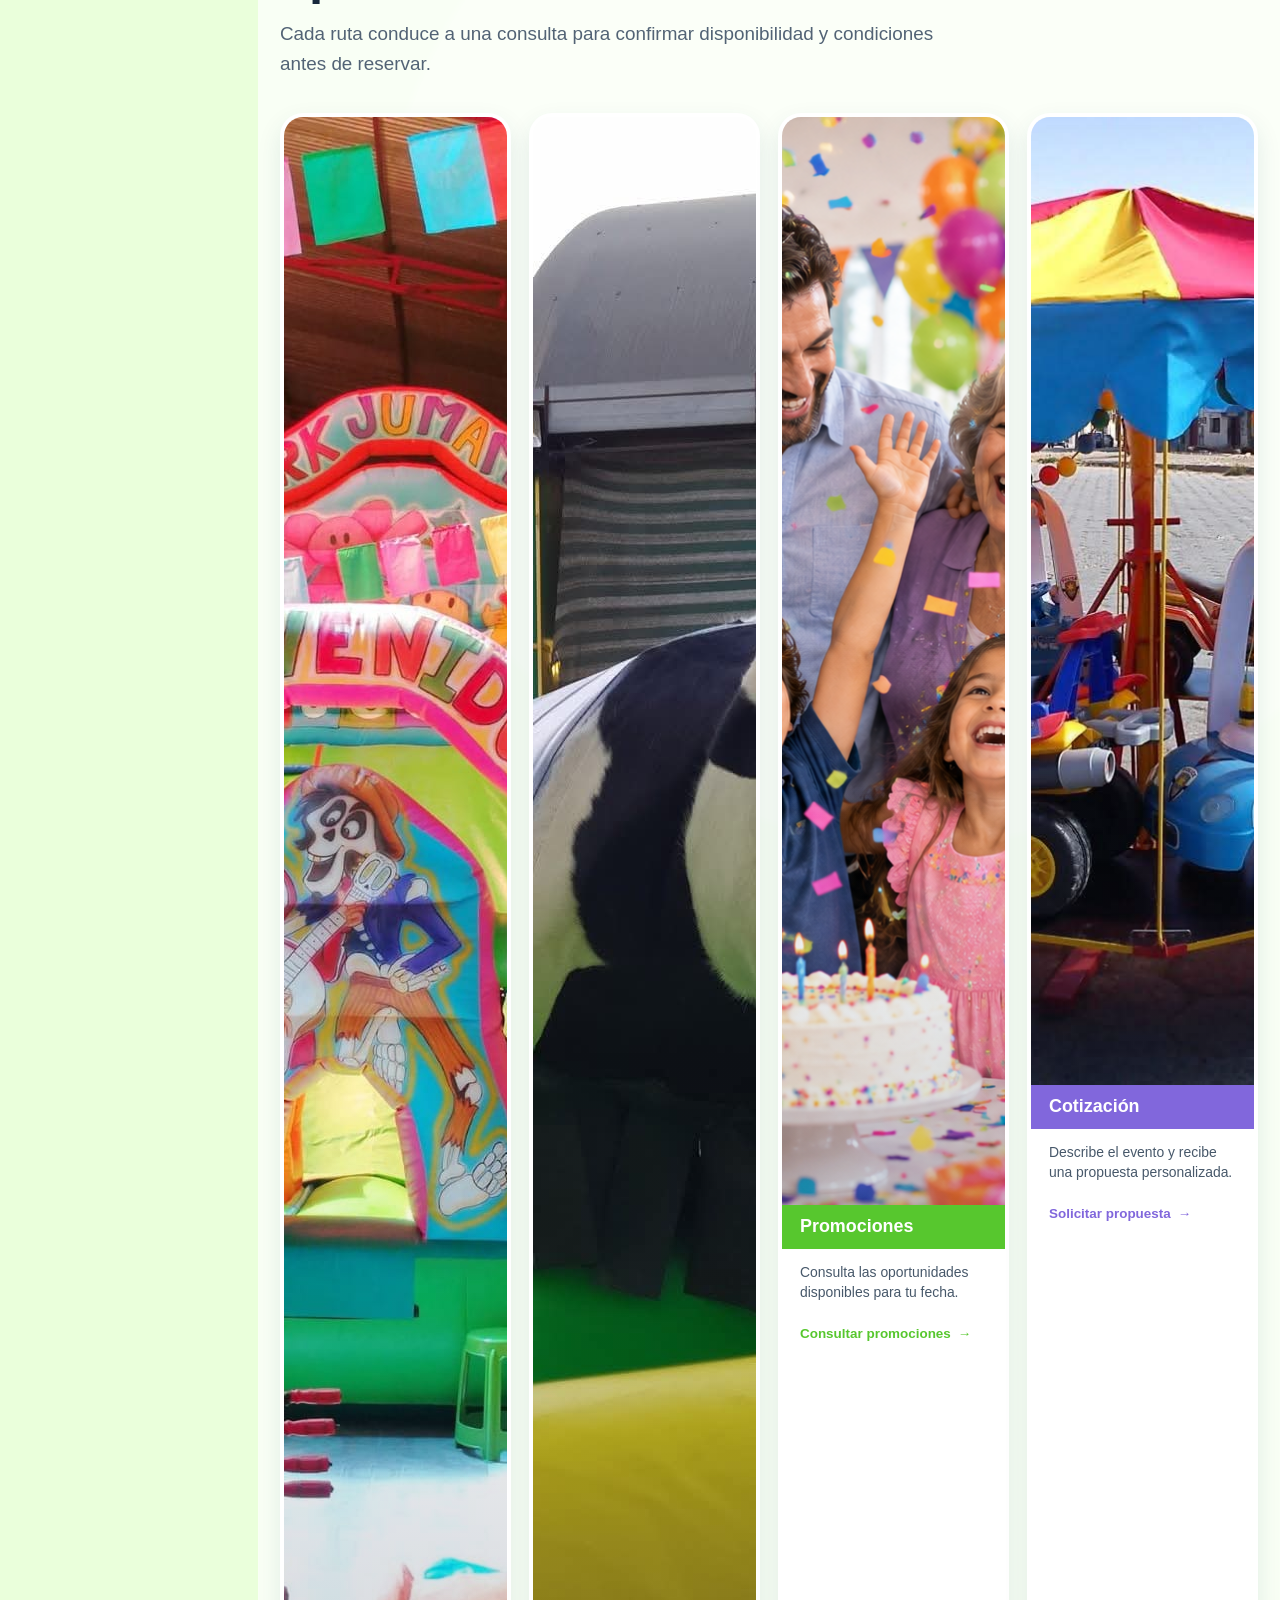
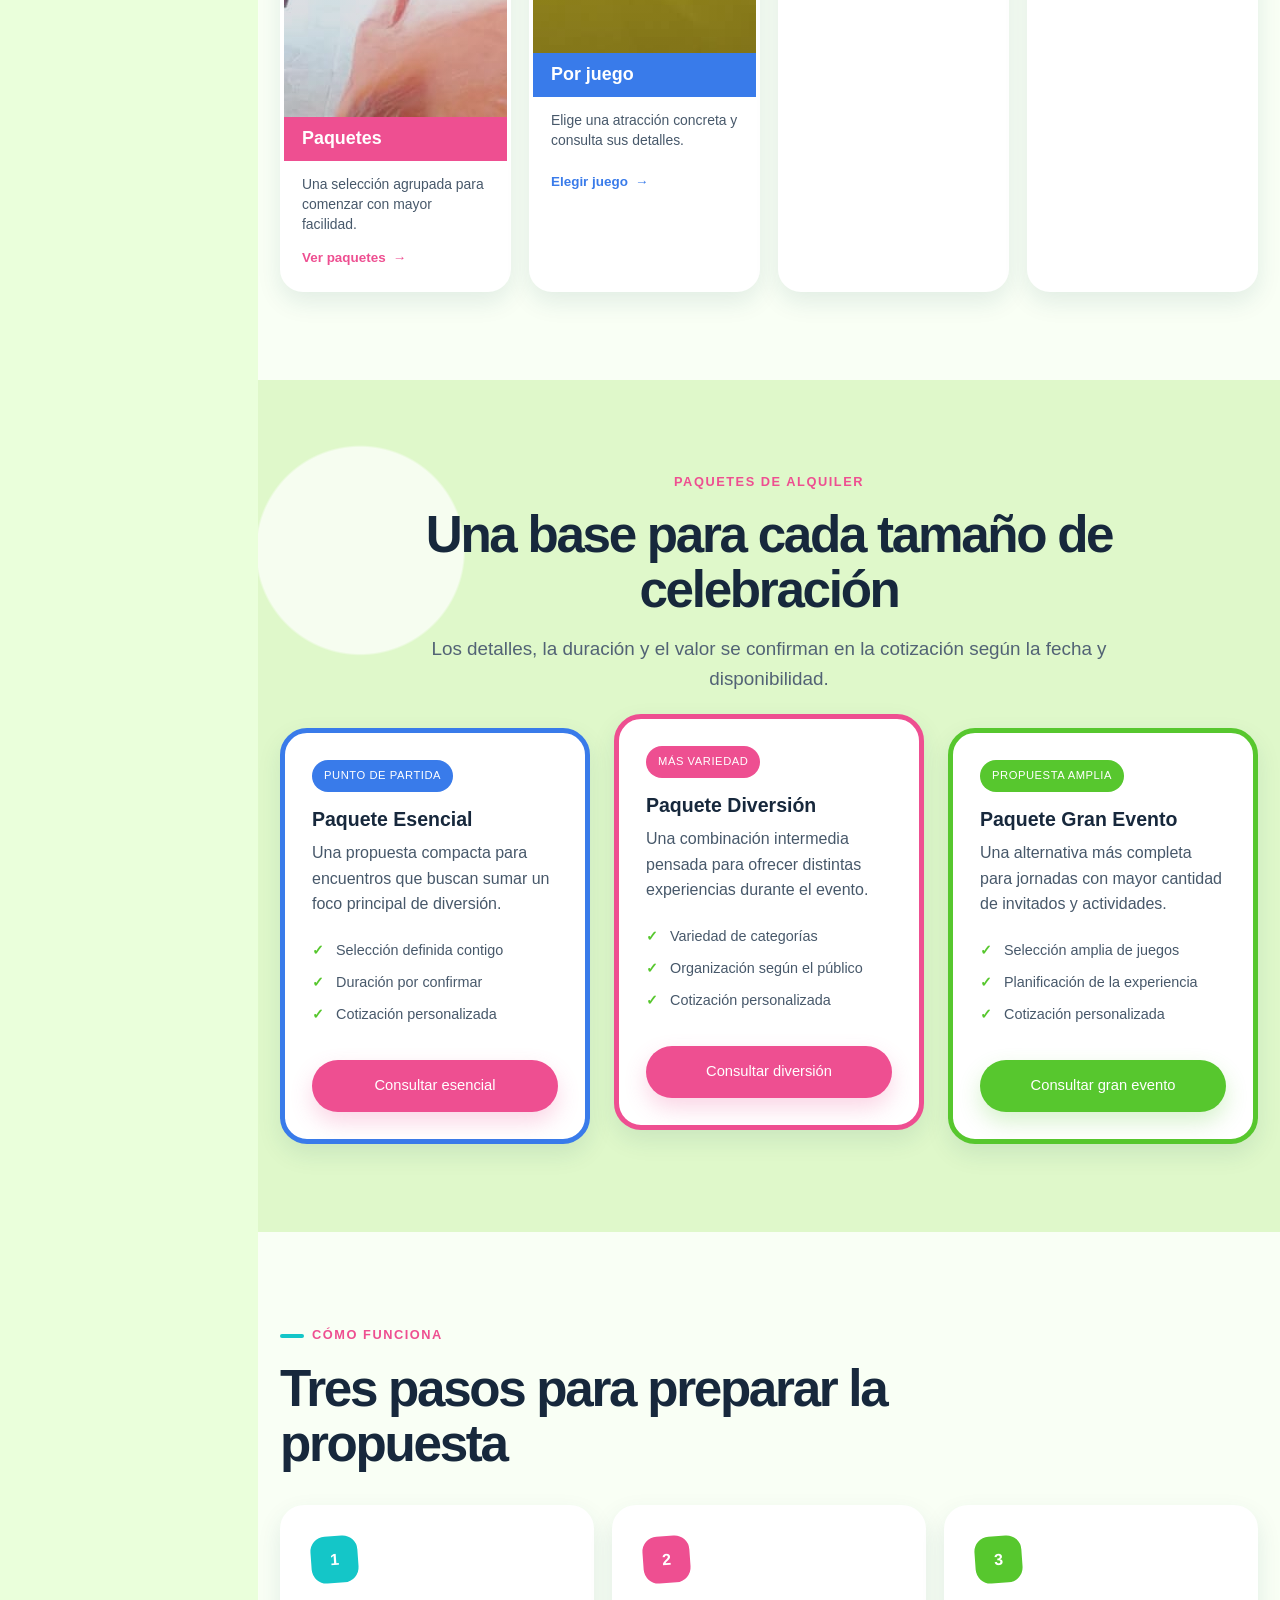
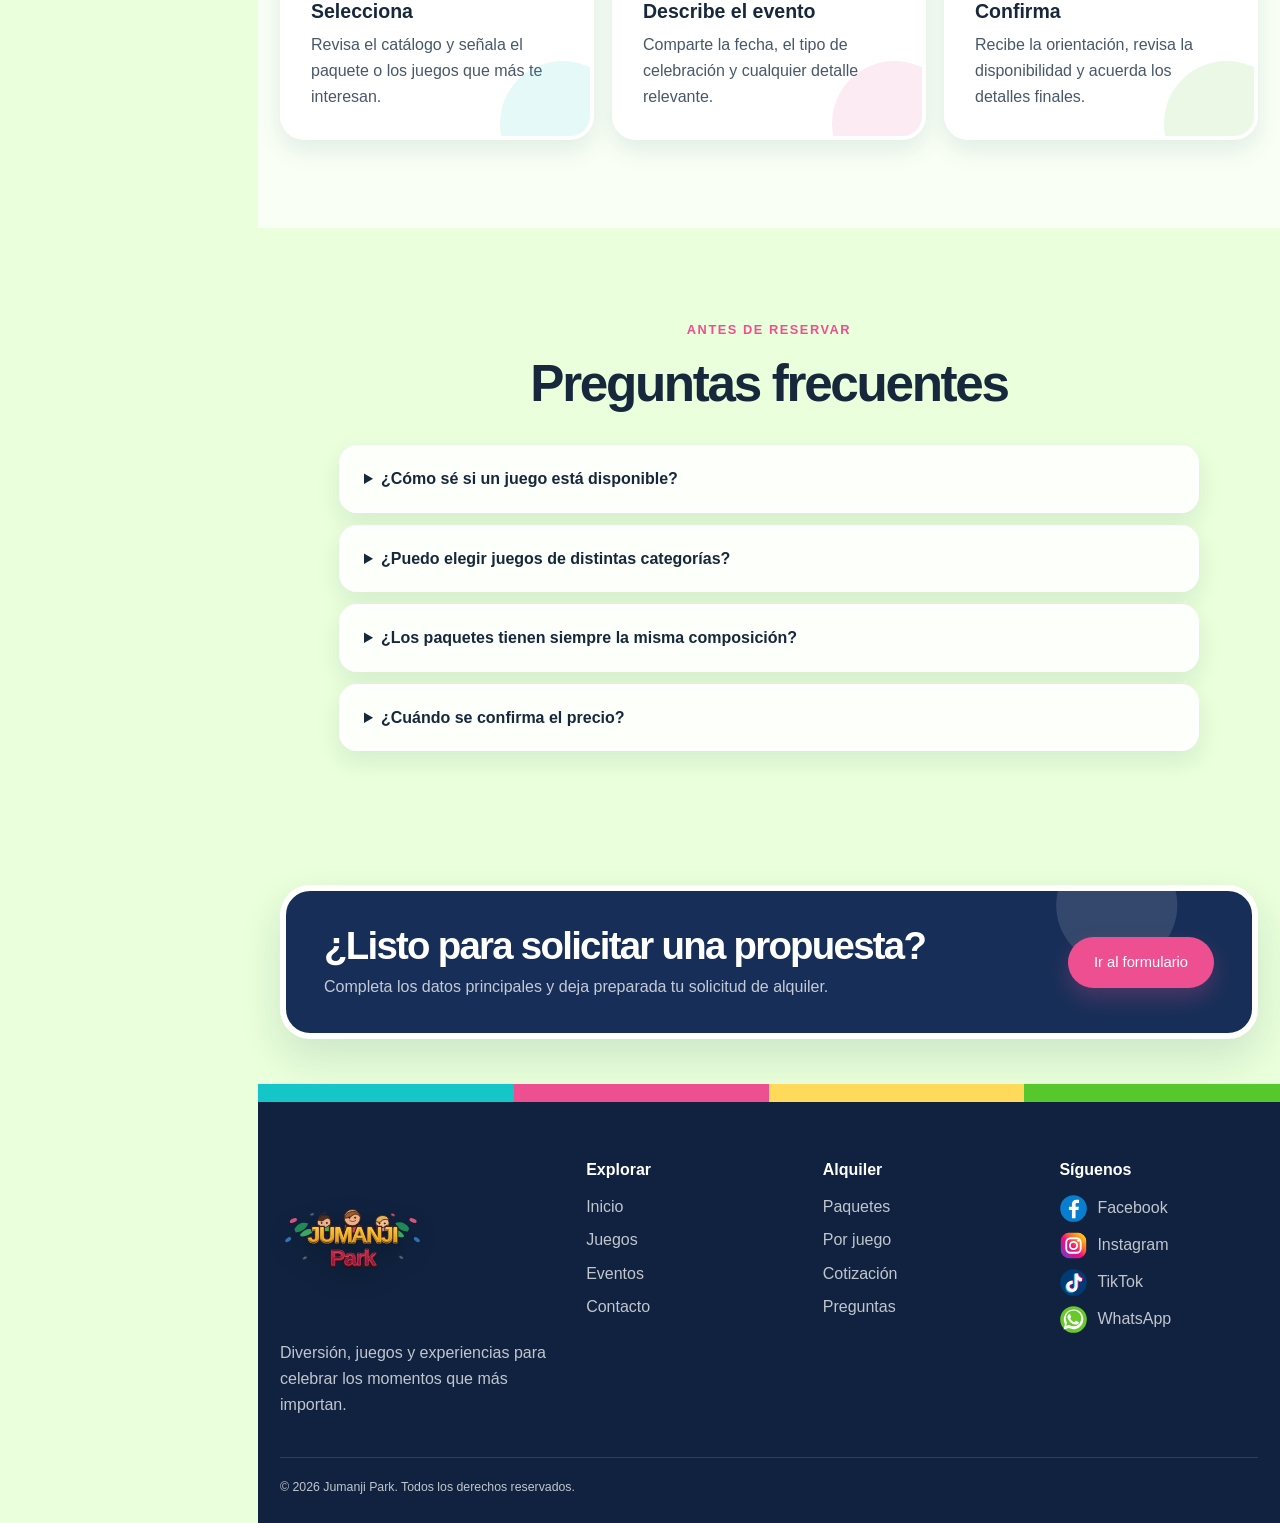
==== commit 6b71d18c: "Add files via upload" ====
--- a/alquiler.html
+++ b/alquiler.html
@@ -23,11 +23,11 @@
       <label class="menu-button" for="menu-toggle">Menú</label>
       <div class="menu-panel">
       <nav class="primary-nav" aria-label="Navegación principal">
-        <a href="index.html"><span class="nav-dot">01</span>Inicio</a>
-        <a href="juegos.html"><span class="nav-dot">02</span>Juegos</a>
-        <a href="eventos.html"><span class="nav-dot">03</span>Eventos</a>
-        <a href="alquiler.html" aria-current="page"><span class="nav-dot">04</span>Alquiler</a>
-        <a href="contacto.html"><span class="nav-dot">05</span>Contacto</a>
+        <a href="index.html"><span class="nav-dot">⌂</span>Inicio</a>
+        <a href="juegos.html"><span class="nav-dot">✦</span>Juegos</a>
+        <a href="eventos.html"><span class="nav-dot">★</span>Eventos</a>
+        <a href="alquiler.html" aria-current="page"><span class="nav-dot">▣</span>Alquiler</a>
+        <a href="contacto.html"><span class="nav-dot">✉</span>Contacto</a>
       </nav>
       <!-- Mantiene disponibles las cuatro redes solicitadas -->
       <div class="header-social" aria-label="Redes sociales">
@@ -48,7 +48,7 @@
       <div class="container page-hero-grid">
         <div>
           <p class="eyebrow">Una propuesta a tu medida</p>
-          <h1>Elige cómo quieres llevar la diversión a tu evento</h1>
+          <h1>Alquiler</h1>
           <p class="lead">Puedes comenzar con un paquete, seleccionar un juego específico o contarnos tu idea para recibir una cotización.</p>
           <div class="button-row">
             <a class="button" href="contacto.html#reserva">Solicitar cotización</a>
--- a/assets/css/estilos.css
+++ b/assets/css/estilos.css
@@ -1,515 +1,663 @@
-/* Define los colores, medidas y formas que se repiten en todo el sitio */
+/* Guarda los colores y medidas que dan unidad a todo el sitio */
 :root {
-  --navy: #003b73;
-  --navy-deep: #002a53;
-  --blue: #087ed1;
-  --cyan: #19bce8;
-  --pink: #f40888;
-  --orange: #ff8a18;
-  --green: #68c82c;
-  --violet: #743bc4;
-  --yellow: #ffd21f;
-  --sky: #effaff;
-  --mint: #efffe9;
-  --white: #ffffff;
-  --ink: #173b59;
-  --muted: #5b7185;
-  --line: #d8e9f3;
-  --shadow: 0 16px 42px rgba(0, 59, 115, 0.13);
-  --shadow-soft: 0 10px 24px rgba(0, 59, 115, 0.1);
-  --radius-sm: 14px;
-  --radius-md: 24px;
-  --radius-lg: 36px;
-  --rail: 278px;
-  --content: 1180px;
-  --transition: 220ms ease;
-}
-
-/* Mantiene las medidas de cada elemento fáciles de controlar */
+  --turquesa: #14c6c8;
+  --turquesa-oscuro: #0aaeb7;
+  --azul: #397bea;
+  --azul-profundo: #172f58;
+  --azul-noche: #10223f;
+  --verde: #57c72e;
+  --verde-claro: #eaffdb;
+  --verde-suave: #dff8ca;
+  --rosa: #ee4f91;
+  --naranja: #ff9838;
+  --amarillo: #ffd95a;
+  --violeta: #8167dc;
+  --blanco: #ffffff;
+  --tinta: #17283c;
+  --texto: #47586a;
+  --borde: #d7ebcf;
+  --sombra: 0 18px 42px rgba(20, 77, 85, 0.14);
+  --sombra-suave: 0 10px 24px rgba(20, 77, 85, 0.1);
+  --radio-grande: 30px;
+  --radio: 20px;
+  --barra: 258px;
+}
+
+/* Evita que los espacios y bordes cambien el tamaño esperado */
 *,
 *::before,
 *::after {
   box-sizing: border-box;
 }
 
-/* Permite llegar suavemente a una sección desde los enlaces internos */
+/* Hace que los saltos entre secciones se sientan suaves */
 html {
   scroll-behavior: smooth;
   scroll-padding-top: 24px;
 }
 
-/* Da al sitio una base clara, legible y sin espacios inesperados */
+/* Da a todas las páginas el fondo claro y la letra principal */
 body {
   margin: 0;
-  color: var(--ink);
+  min-width: 320px;
+  overflow-x: hidden;
+  color: var(--texto);
   background:
-    radial-gradient(circle at 92% 6%, rgba(25, 188, 232, 0.13), transparent 24rem),
-    linear-gradient(180deg, #faffff 0%, var(--sky) 100%);
-  font-family: "Trebuchet MS", "Segoe UI", Arial, sans-serif;
+    radial-gradient(circle at 93% 8%, rgba(255, 255, 255, 0.85) 0 8%, transparent 8.2%),
+    radial-gradient(circle at 72% 30%, rgba(255, 255, 255, 0.32) 0 12%, transparent 12.2%),
+    var(--verde-claro);
+  font-family: "Trebuchet MS", Arial, sans-serif;
   line-height: 1.6;
-  overflow-x: hidden;
-}
-
-/* Evita que las imágenes sobrepasen el espacio disponible */
+}
+
+/* Mantiene las imágenes proporcionadas dentro de su espacio */
 img {
   display: block;
   max-width: 100%;
 }
 
-/* Mantiene los enlaces con el estilo propio de la página */
+/* Hace que los enlaces hereden el color del lugar donde aparecen */
 a {
   color: inherit;
   text-decoration: none;
 }
 
-/* Iguala la letra de botones y campos con el resto del sitio */
-button,
-input,
-select,
-textarea {
-  font: inherit;
-}
-
-/* Muestra claramente dónde está el teclado dentro de la página */
-:focus-visible {
-  outline: 4px solid rgba(255, 210, 31, 0.95);
-  outline-offset: 4px;
-}
-
-/* Permite saltar directamente al contenido principal */
-.skip-link {
-  position: fixed;
-  top: 12px;
-  left: 12px;
-  z-index: 1000;
-  padding: 0.7rem 1rem;
-  color: var(--white);
-  background: var(--navy-deep);
-  border-radius: 999px;
-  transform: translateY(-160%);
-  transition: transform var(--transition);
-}
-
-.skip-link:focus {
-  transform: translateY(0);
-}
-
-/* Oculta textos auxiliares sin quitarlos de los lectores de pantalla */
-.visually-hidden {
-  position: absolute;
-  width: 1px;
-  height: 1px;
-  padding: 0;
-  margin: -1px;
-  overflow: hidden;
-  clip: rect(0, 0, 0, 0);
-  white-space: nowrap;
-  border: 0;
-}
-
-/* Mantiene el contenido centrado y con aire a ambos lados */
-.container {
-  width: min(calc(100% - 2.5rem), var(--content));
-  margin-inline: auto;
-}
-
-/* Separa cada bloque importante para que la lectura sea cómoda */
-.section {
-  position: relative;
-  padding: clamp(4rem, 7vw, 7rem) 0;
-}
-
-.section--compact {
-  padding: clamp(2.75rem, 5vw, 4.5rem) 0;
-}
-
-.section--white {
-  background: rgba(255, 255, 255, 0.92);
-}
-
-.section--mint {
-  background: linear-gradient(135deg, #f4ffef 0%, #e9fbff 100%);
-}
-
-/* Presenta los títulos de cada sección con una jerarquía clara */
-.section-heading {
-  max-width: 760px;
-  margin-bottom: 2rem;
-}
-
-.section-heading--center {
-  margin-inline: auto;
-  text-align: center;
-}
-
-.eyebrow {
-  display: inline-flex;
-  align-items: center;
-  gap: 0.45rem;
-  margin: 0 0 0.65rem;
-  color: var(--pink);
-  font-size: 0.82rem;
-  font-weight: 900;
-  letter-spacing: 0.11em;
-  text-transform: uppercase;
-}
-
-.eyebrow::before {
-  width: 28px;
-  height: 5px;
-  background: linear-gradient(90deg, var(--pink), var(--orange));
-  border-radius: 999px;
-  content: "";
+/* Usa una letra redondeada y firme para títulos y botones */
+h1,
+h2,
+h3,
+.button,
+.primary-nav,
+.eyebrow,
+.tag,
+.menu-button {
+  font-family: "Arial Rounded MT Bold", "Trebuchet MS", Arial, sans-serif;
+}
+
+h1,
+h2,
+h3,
+p {
+  margin-top: 0;
 }
 
 h1,
 h2,
 h3 {
-  margin-top: 0;
-  color: var(--navy-deep);
-  font-family: "Arial Rounded MT Bold", "Trebuchet MS", sans-serif;
+  color: var(--tinta);
   line-height: 1.08;
 }
 
 h1 {
-  margin-bottom: 1.15rem;
-  font-size: clamp(2.65rem, 6vw, 5.7rem);
-  letter-spacing: -0.055em;
+  margin-bottom: 20px;
+  font-size: clamp(2.55rem, 6vw, 5.7rem);
+  letter-spacing: -0.065em;
 }
 
 h2 {
-  margin-bottom: 0.8rem;
+  margin-bottom: 16px;
   font-size: clamp(2rem, 4vw, 3.5rem);
-  letter-spacing: -0.035em;
+  letter-spacing: -0.045em;
 }
 
 h3 {
-  margin-bottom: 0.55rem;
-  font-size: clamp(1.25rem, 2vw, 1.7rem);
-}
-
-p {
-  margin-top: 0;
-}
-
-.lead {
-  max-width: 680px;
-  color: var(--muted);
-  font-size: clamp(1.05rem, 1.8vw, 1.28rem);
-}
-
-/* Da a los botones una forma consistente y fácil de reconocer */
+  margin-bottom: 10px;
+  font-size: 1.22rem;
+}
+
+p:last-child,
+ul:last-child {
+  margin-bottom: 0;
+}
+
+/* Permite saltar directamente al contenido usando el teclado */
+.skip-link {
+  position: fixed;
+  top: 10px;
+  left: 10px;
+  z-index: 1000;
+  padding: 10px 15px;
+  border-radius: 10px;
+  color: var(--blanco);
+  background: var(--azul-noche);
+  transform: translateY(-160%);
+}
+
+.skip-link:focus {
+  transform: translateY(0);
+}
+
+/* Limita el ancho del contenido sin encerrar el fondo */
+.container {
+  width: min(1120px, calc(100% - 44px));
+  margin-inline: auto;
+}
+
+/* Convierte el encabezado en la barra lateral de los diseños guía */
+.site-header {
+  position: fixed;
+  inset: 0 auto 0 0;
+  z-index: 100;
+  display: flex;
+  width: var(--barra);
+  min-height: 100vh;
+  flex-direction: column;
+  overflow: hidden;
+  color: var(--blanco);
+  background:
+    linear-gradient(155deg, rgba(255, 255, 255, 0.13), transparent 35%),
+    linear-gradient(180deg, var(--turquesa) 0%, var(--turquesa-oscuro) 70%, #118ea5 100%);
+  border-radius: 0 34px 34px 0;
+  box-shadow: 12px 0 36px rgba(10, 87, 101, 0.18);
+}
+
+/* Forma el bloque oscuro que cierra la barra lateral */
+.site-header::after {
+  content: "";
+  position: absolute;
+  right: 0;
+  bottom: 0;
+  left: 0;
+  height: 205px;
+  background:
+    radial-gradient(circle at 24% 18%, rgba(255, 255, 255, 0.12) 0 10px, transparent 11px),
+    radial-gradient(circle at 80% 76%, rgba(20, 198, 200, 0.2) 0 30px, transparent 31px),
+    var(--azul-profundo);
+  border-radius: 0 72px 0 0;
+}
+
+/* Coloca el logo en la parte superior de la barra */
+.brand {
+  position: relative;
+  z-index: 2;
+  display: grid;
+  min-height: 164px;
+  place-items: center;
+  padding: 18px 28px 8px;
+}
+
+.brand img {
+  width: 178px;
+  max-height: 118px;
+  object-fit: contain;
+  filter: drop-shadow(0 9px 10px rgba(15, 79, 85, 0.2));
+}
+
+/* Mantiene unidos el menú, el botón de reserva y el texto inferior */
+.navigation,
+.menu-panel {
+  position: relative;
+  z-index: 2;
+  display: flex;
+  min-height: 0;
+  flex: 1;
+  flex-direction: column;
+}
+
+.menu-toggle,
+.menu-button {
+  display: none;
+}
+
+/* Ordena las páginas principales como botones verticales */
+.primary-nav {
+  display: grid;
+  gap: 7px;
+  padding: 12px 22px;
+}
+
+.primary-nav a {
+  display: flex;
+  min-height: 49px;
+  align-items: center;
+  gap: 13px;
+  padding: 9px 15px;
+  border-radius: 16px;
+  color: rgba(255, 255, 255, 0.92);
+  font-size: 1rem;
+  transition: color 180ms ease, background 180ms ease, transform 180ms ease, box-shadow 180ms ease;
+}
+
+.primary-nav a:hover,
+.primary-nav a:focus-visible,
+.primary-nav a[aria-current="page"] {
+  color: var(--rosa);
+  background: var(--blanco);
+  box-shadow: 0 10px 22px rgba(6, 96, 109, 0.2);
+  transform: translateX(5px);
+}
+
+/* Dibuja una señal sencilla junto al nombre de cada página */
+.nav-dot {
+  display: grid;
+  width: 31px;
+  height: 31px;
+  flex: 0 0 31px;
+  place-items: center;
+  border: 2px solid rgba(255, 255, 255, 0.6);
+  border-radius: 10px;
+  font-size: 0.72rem;
+  line-height: 1;
+}
+
+.primary-nav a:hover .nav-dot,
+.primary-nav a:focus-visible .nav-dot,
+.primary-nav a[aria-current="page"] .nav-dot {
+  border-color: rgba(238, 79, 145, 0.28);
+  background: #fff0f6;
+}
+
+/* Deja las redes visibles en la esquina superior del contenido */
+.header-social {
+  position: fixed;
+  top: 20px;
+  right: 26px;
+  z-index: 110;
+  display: flex;
+  gap: 9px;
+}
+
+.social-link {
+  display: grid;
+  width: 43px;
+  height: 43px;
+  place-items: center;
+  overflow: hidden;
+  border: 3px solid var(--blanco);
+  border-radius: 50%;
+  background: var(--blanco);
+  box-shadow: 0 8px 18px rgba(25, 83, 85, 0.18);
+  transition: transform 180ms ease, box-shadow 180ms ease;
+}
+
+.social-link:hover,
+.social-link:focus-visible {
+  box-shadow: 0 12px 22px rgba(25, 83, 85, 0.24);
+  transform: translateY(-3px) rotate(-3deg);
+}
+
+.social-link img {
+  width: 100%;
+  height: 100%;
+}
+
+/* Sitúa la llamada principal dentro del bloque oscuro lateral */
+.header-cta {
+  margin: auto 22px 10px;
+  background: var(--rosa);
+  box-shadow: 0 10px 22px rgba(12, 28, 54, 0.24);
+}
+
+.header-note {
+  margin: 0 24px 25px;
+  color: rgba(255, 255, 255, 0.76);
+  font-size: 0.78rem;
+  line-height: 1.45;
+}
+
+/* Deja el espacio necesario para la barra lateral */
+.site-main,
+.site-footer {
+  margin-left: var(--barra);
+}
+
+.site-main {
+  min-height: 100vh;
+}
+
+/* Da a los enlaces importantes la forma redondeada del diseño guía */
 .button {
   display: inline-flex;
   min-height: 48px;
   align-items: center;
   justify-content: center;
-  gap: 0.6rem;
-  padding: 0.82rem 1.25rem;
-  color: var(--white);
-  background: linear-gradient(135deg, var(--pink), #d70677);
-  border: 0;
+  padding: 12px 24px;
+  border: 2px solid transparent;
   border-radius: 999px;
-  box-shadow: 0 10px 22px rgba(244, 8, 136, 0.24);
-  cursor: pointer;
-  font-weight: 900;
-  transition: transform var(--transition), box-shadow var(--transition), background var(--transition);
-}
-
-.button:hover {
-  box-shadow: 0 14px 28px rgba(244, 8, 136, 0.32);
+  color: var(--blanco);
+  background: var(--rosa);
+  box-shadow: 0 10px 22px rgba(238, 79, 145, 0.24);
+  font-size: 0.92rem;
+  text-align: center;
+  transition: transform 180ms ease, box-shadow 180ms ease, background 180ms ease;
+}
+
+.button:hover,
+.button:focus-visible {
+  box-shadow: 0 15px 28px rgba(238, 79, 145, 0.28);
   transform: translateY(-3px);
 }
 
 .button--secondary {
-  color: var(--navy);
-  background: var(--white);
-  border: 2px solid rgba(0, 59, 115, 0.14);
-  box-shadow: var(--shadow-soft);
+  border-color: var(--azul);
+  color: var(--azul-profundo);
+  background: var(--blanco);
+  box-shadow: none;
 }
 
 .button--green {
-  background: linear-gradient(135deg, #58b825, var(--green));
-  box-shadow: 0 10px 22px rgba(104, 200, 44, 0.24);
+  background: var(--verde);
+  box-shadow: 0 10px 22px rgba(87, 199, 46, 0.24);
 }
 
 .button-row {
   display: flex;
   flex-wrap: wrap;
-  gap: 0.85rem;
-}
-
-/* Mantiene la navegación visible y ordenada en pantallas amplias */
-.site-header {
-  position: fixed;
-  inset: 0 auto 0 0;
-  z-index: 100;
-  display: flex;
-  width: var(--rail);
-  flex-direction: column;
-  padding: 1.35rem;
-  color: var(--white);
-  background:
-    radial-gradient(circle at 35% 92%, rgba(116, 59, 196, 0.55), transparent 11rem),
-    linear-gradient(160deg, var(--cyan) 0%, var(--blue) 38%, var(--navy) 100%);
-  box-shadow: 12px 0 32px rgba(0, 42, 83, 0.14);
-}
-
-.brand {
-  display: grid;
-  place-items: center;
-  min-height: 132px;
-  padding: 0.65rem;
-  background: rgba(255, 255, 255, 0.96);
-  border-radius: var(--radius-md);
-  box-shadow: var(--shadow-soft);
-}
-
-.brand img {
-  width: 190px;
-  height: auto;
-}
-
-.navigation {
-  display: flex;
-  min-height: 0;
-  flex: 1;
-  flex-direction: column;
-  margin-top: 1rem;
-}
-
-.menu-toggle,
-.menu-button {
-  display: none;
-}
-
-.menu-panel {
-  display: flex;
-  min-height: 0;
-  flex: 1;
-  flex-direction: column;
-}
-
-.primary-nav {
-  display: grid !important;
-  gap: 0.35rem;
-  margin-top: 0.4rem;
-}
-
-.primary-nav a {
-  display: flex;
-  min-height: 48px;
+  gap: 12px;
+}
+
+/* Presenta la portada con el gran título y la fotografía principal */
+.hero {
+  position: relative;
+  display: grid;
+  min-height: 760px;
   align-items: center;
-  gap: 0.75rem;
-  padding: 0.72rem 0.9rem;
-  border-radius: 999px;
-  font-weight: 800;
-  transition: background var(--transition), color var(--transition), transform var(--transition);
-}
-
-.primary-nav a:hover {
-  background: rgba(255, 255, 255, 0.14);
-  transform: translateX(4px);
-}
-
-.primary-nav a[aria-current="page"] {
-  color: var(--pink);
-  background: var(--white);
-  box-shadow: var(--shadow-soft);
-}
-
-.nav-dot {
-  display: grid;
-  width: 29px;
-  height: 29px;
-  flex: 0 0 auto;
-  place-items: center;
-  color: var(--navy);
-  background: rgba(255, 255, 255, 0.9);
-  border-radius: 50%;
-  font-size: 0.78rem;
-  font-weight: 900;
-}
-
-.primary-nav a[aria-current="page"] .nav-dot {
-  color: var(--white);
-  background: var(--pink);
-}
-
-.header-social {
-  display: flex !important;
-  gap: 0.55rem;
-  margin-top: auto;
-  padding-top: 1.35rem;
-}
-
-.social-link {
-  display: grid;
-  width: 40px;
-  height: 40px;
-  place-items: center;
-  background: var(--white);
-  border-radius: 50%;
-  box-shadow: var(--shadow-soft);
-  transition: transform var(--transition), box-shadow var(--transition);
-}
-
-.social-link:hover {
-  box-shadow: 0 12px 24px rgba(0, 42, 83, 0.24);
-  transform: translateY(-3px) rotate(-3deg);
-}
-
-.social-link img {
-  width: 31px;
-  height: 31px;
-}
-
-.header-cta {
-  width: 100%;
-  margin-top: 1rem;
-}
-
-.header-note {
-  margin: 0.9rem 0 0;
-  color: rgba(255, 255, 255, 0.82);
-  font-size: 0.76rem;
-  line-height: 1.35;
-}
-
-/* Reserva a la navegación lateral el espacio que necesita */
-.site-main,
-.site-footer {
-  margin-left: var(--rail);
-}
-
-/* Presenta la portada con mensaje e imagen en equilibrio */
-.hero {
-  min-height: min(860px, 100vh);
-  display: grid;
-  align-items: center;
-  padding: clamp(4rem, 8vw, 7rem) 0;
   overflow: hidden;
+  padding: 96px 0 70px;
 }
 
 .hero::before,
 .page-hero::before {
+  content: "";
   position: absolute;
-  top: 6%;
-  right: -80px;
-  width: 280px;
-  height: 280px;
-  background: radial-gradient(circle, rgba(255, 210, 31, 0.26) 0 32%, transparent 34%);
-  background-size: 42px 42px;
-  content: "";
-  transform: rotate(12deg);
+  width: 430px;
+  height: 430px;
+  right: -170px;
+  bottom: -230px;
+  border-radius: 50%;
+  background: rgba(255, 255, 255, 0.68);
 }
 
 .hero-grid {
   position: relative;
   z-index: 1;
   display: grid;
-  grid-template-columns: minmax(0, 0.9fr) minmax(420px, 1.1fr);
+  grid-template-columns: minmax(0, 1fr) minmax(340px, 0.86fr);
   align-items: center;
-  gap: clamp(2rem, 5vw, 5rem);
-}
-
-.hero-copy strong {
-  color: var(--pink);
-}
-
-.hero-copy .lead {
-  margin-bottom: 1.65rem;
+  gap: clamp(34px, 6vw, 82px);
+}
+
+.hero-copy {
+  padding: 44px 0;
+}
+
+.eyebrow {
+  display: inline-flex;
+  align-items: center;
+  gap: 8px;
+  margin-bottom: 15px;
+  color: var(--rosa);
+  font-size: 0.8rem;
+  font-weight: 800;
+  letter-spacing: 0.12em;
+  text-transform: uppercase;
+}
+
+.eyebrow::before {
+  content: "";
+  width: 24px;
+  height: 4px;
+  border-radius: 10px;
+  background: var(--turquesa);
+}
+
+.hero h1 {
+  max-width: 730px;
+  text-transform: uppercase;
+}
+
+.hero h1 strong {
+  display: block;
+  color: var(--rosa);
+}
+
+.lead {
+  max-width: 690px;
+  margin-bottom: 25px;
+  color: #526375;
+  font-size: clamp(1rem, 1.5vw, 1.18rem);
 }
 
 .hero-chips {
   display: flex;
   flex-wrap: wrap;
-  gap: 0.6rem;
-  margin: 1.5rem 0 0;
+  gap: 8px;
+  margin: 24px 0 0;
   padding: 0;
   list-style: none;
 }
 
 .hero-chips li {
-  padding: 0.55rem 0.8rem;
-  color: var(--navy);
-  background: var(--white);
-  border: 1px solid var(--line);
+  padding: 8px 12px;
+  border: 1px solid rgba(87, 199, 46, 0.3);
   border-radius: 999px;
-  box-shadow: var(--shadow-soft);
-  font-size: 0.88rem;
-  font-weight: 800;
+  color: var(--azul-profundo);
+  background: rgba(255, 255, 255, 0.72);
+  font-size: 0.77rem;
+  font-weight: 700;
 }
 
 .hero-media {
   position: relative;
-  min-height: 560px;
+  padding: 13px;
+  border-radius: 42% 58% 36% 64% / 48% 34% 66% 52%;
+  background: var(--turquesa);
+  box-shadow: var(--sombra);
+}
+
+.hero-media::before {
+  content: "";
+  position: absolute;
+  inset: -22px 32% auto -28px;
+  height: 44px;
+  border-radius: 999px;
+  background: var(--amarillo);
+  transform: rotate(-7deg);
 }
 
 .hero-photo {
   width: 100%;
-  height: 540px;
+  aspect-ratio: 0.9;
   object-fit: cover;
-  object-position: center 30%;
-  border: 10px solid var(--white);
-  border-radius: 44px 44px 120px 44px;
-  box-shadow: var(--shadow);
+  border: 7px solid var(--blanco);
+  border-radius: inherit;
 }
 
 .hero-badge {
   position: absolute;
-  right: -18px;
-  bottom: 5px;
-  max-width: 250px;
-  padding: 1rem 1.1rem;
-  color: var(--white);
-  background: linear-gradient(135deg, var(--violet), var(--pink));
-  border: 6px solid var(--white);
-  border-radius: var(--radius-md);
-  box-shadow: var(--shadow);
-  font-weight: 900;
-  line-height: 1.25;
-  transform: rotate(-2deg);
-}
-
-/* Ordena las tarjetas y permite que se adapten al espacio disponible */
+  right: -14px;
+  bottom: 38px;
+  width: min(265px, 78%);
+  padding: 15px 18px;
+  border: 4px solid var(--blanco);
+  border-radius: 20px;
+  color: var(--blanco);
+  background: var(--azul);
+  box-shadow: var(--sombra-suave);
+  font-size: 0.82rem;
+  font-weight: 700;
+  line-height: 1.4;
+}
+
+/* Mantiene un ritmo claro entre los bloques de información */
+.section {
+  position: relative;
+  padding: 88px 0;
+}
+
+.section--compact {
+  padding: 46px 0;
+}
+
+.section--white {
+  background: rgba(255, 255, 255, 0.72);
+}
+
+.section--mint {
+  background:
+    radial-gradient(circle at 10% 20%, rgba(255, 255, 255, 0.72) 0 9%, transparent 9.2%),
+    var(--verde-suave);
+}
+
+.section-heading {
+  max-width: 760px;
+  margin-bottom: 34px;
+}
+
+.section-heading--center {
+  margin-right: auto;
+  margin-left: auto;
+  text-align: center;
+}
+
+.section-heading--center .lead {
+  margin-right: auto;
+  margin-left: auto;
+}
+
+.section-heading--center .eyebrow::before {
+  display: none;
+}
+
+/* Presenta los títulos interiores como en los paneles de referencia */
+.page-hero {
+  position: relative;
+  overflow: hidden;
+  padding: 105px 0 58px;
+}
+
+.page-hero-grid {
+  position: relative;
+  z-index: 1;
+  display: grid;
+  grid-template-columns: minmax(0, 1fr) minmax(300px, 0.72fr);
+  align-items: center;
+  gap: clamp(30px, 5vw, 72px);
+}
+
+.page-hero h1 {
+  margin-bottom: 18px;
+  font-size: clamp(3rem, 6vw, 5rem);
+}
+
+.page-hero .lead {
+  display: inline-block;
+  max-width: 690px;
+  padding: 11px 18px;
+  border-radius: 999px;
+  background: rgba(255, 255, 255, 0.86);
+  box-shadow: var(--sombra-suave);
+}
+
+.page-hero img {
+  width: 100%;
+  aspect-ratio: 1.28;
+  object-fit: cover;
+  border: 9px solid var(--blanco);
+  border-radius: 34px 34px 68px 34px;
+  box-shadow: var(--sombra);
+  transform: rotate(2deg);
+}
+
+/* Agrupa accesos rápidos en botones pequeños */
+.anchor-nav {
+  display: flex;
+  flex-wrap: wrap;
+  gap: 9px;
+  padding: 19px;
+  border-radius: 22px;
+  background: var(--blanco);
+  box-shadow: var(--sombra-suave);
+}
+
+.anchor-nav a {
+  padding: 8px 14px;
+  border: 2px solid #c9eabb;
+  border-radius: 999px;
+  color: var(--azul-profundo);
+  font-size: 0.84rem;
+  font-weight: 800;
+  transition: color 180ms ease, border-color 180ms ease, background 180ms ease;
+}
+
+.anchor-nav a:hover,
+.anchor-nav a:focus-visible {
+  border-color: var(--rosa);
+  color: var(--blanco);
+  background: var(--rosa);
+}
+
+/* Ordena las tarjetas principales en una cuadrícula compacta */
 .card-grid {
   display: grid;
   grid-template-columns: repeat(3, minmax(0, 1fr));
-  gap: 1.25rem;
+  gap: 22px;
 }
 
 .card-grid--four {
   grid-template-columns: repeat(4, minmax(0, 1fr));
+  gap: 18px;
 }
 
 .image-card {
+  --accent: var(--turquesa);
   position: relative;
-  min-width: 0;
   overflow: hidden;
-  background: var(--white);
-  border: 1px solid rgba(0, 59, 115, 0.08);
-  border-radius: var(--radius-md);
-  box-shadow: var(--shadow-soft);
-  transition: transform var(--transition), box-shadow var(--transition);
+  border: 4px solid var(--blanco);
+  border-radius: 23px;
+  background: var(--blanco);
+  box-shadow: var(--sombra-suave);
+  transition: transform 200ms ease, box-shadow 200ms ease;
 }
 
 .image-card:hover {
-  box-shadow: var(--shadow);
-  transform: translateY(-7px);
+  box-shadow: var(--sombra);
+  transform: translateY(-8px);
+}
+
+.accent-pink {
+  --accent: var(--rosa);
+}
+
+.accent-blue {
+  --accent: var(--azul);
+}
+
+.accent-green {
+  --accent: var(--verde);
+}
+
+.accent-orange {
+  --accent: var(--naranja);
+}
+
+.accent-violet {
+  --accent: var(--violeta);
+}
+
+.accent-yellow {
+  --accent: var(--amarillo);
 }
 
 .image-card__media {
   position: relative;
-  height: 230px;
   overflow: hidden;
+  background: #d9f4cf;
+}
+
+.image-card__media::after {
+  content: "";
+  position: absolute;
+  inset: 0;
+  background: linear-gradient(180deg, transparent 60%, rgba(16, 34, 63, 0.18));
+  pointer-events: none;
 }
 
 .image-card__media img {
   width: 100%;
-  height: 100%;
+  aspect-ratio: 1.35;
   object-fit: cover;
-  transition: transform 500ms ease;
+  transition: transform 450ms ease;
 }
 
 .image-card:hover .image-card__media img {
@@ -517,68 +665,95 @@
 }
 
 .image-card__body {
-  padding: 1.25rem;
+  padding: 0 18px 18px;
+}
+
+.image-card__body h3 {
+  margin: 0 -18px 13px;
+  padding: 12px 18px;
+  color: var(--blanco);
+  background: var(--accent);
+  font-size: 1.12rem;
+}
+
+.accent-yellow .image-card__body h3 {
+  color: var(--azul-profundo);
 }
 
 .image-card__body p {
-  margin-bottom: 1rem;
-  color: var(--muted);
+  min-height: 48px;
+  margin-bottom: 10px;
+  font-size: 0.87rem;
+  line-height: 1.45;
 }
 
 .card-link {
   display: inline-flex;
   align-items: center;
-  gap: 0.4rem;
-  color: var(--blue);
+  gap: 7px;
+  color: var(--accent);
+  font-size: 0.84rem;
   font-weight: 900;
 }
 
 .card-link::after {
   content: "→";
-  transition: transform var(--transition);
-}
-
-.card-link:hover::after {
-  transform: translateX(5px);
-}
-
-.accent-pink { border-top: 6px solid var(--pink); }
-.accent-blue { border-top: 6px solid var(--blue); }
-.accent-green { border-top: 6px solid var(--green); }
-.accent-orange { border-top: 6px solid var(--orange); }
-.accent-violet { border-top: 6px solid var(--violet); }
-.accent-yellow { border-top: 6px solid var(--yellow); }
-
-/* Resume los beneficios con números grandes y lectura rápida */
+  transition: transform 180ms ease;
+}
+
+.card-link:hover::after,
+.card-link:focus-visible::after {
+  transform: translateX(4px);
+}
+
+/* Resume ventajas importantes en una franja llamativa */
 .benefit-strip {
   display: grid;
   grid-template-columns: repeat(3, 1fr);
-  gap: 1rem;
-  padding: clamp(1.3rem, 3vw, 2rem);
-  color: var(--white);
-  background: linear-gradient(135deg, var(--navy), var(--blue));
-  border-radius: var(--radius-lg);
-  box-shadow: var(--shadow);
+  overflow: hidden;
+  border: 6px solid var(--blanco);
+  border-radius: 28px;
+  background: var(--azul-profundo);
+  box-shadow: var(--sombra);
 }
 
 .benefit {
-  display: grid;
-  grid-template-columns: 52px 1fr;
-  gap: 0.8rem;
+  display: flex;
   align-items: center;
-  padding: 0.7rem;
+  gap: 13px;
+  padding: 22px;
+  color: var(--blanco);
+}
+
+.benefit + .benefit {
+  border-left: 1px solid rgba(255, 255, 255, 0.18);
 }
 
 .benefit-mark {
   display: grid;
-  width: 52px;
-  height: 52px;
+  width: 47px;
+  height: 47px;
+  flex: 0 0 47px;
   place-items: center;
-  color: var(--navy);
-  background: var(--yellow);
-  border-radius: 18px;
-  font-size: 1.35rem;
+  border-radius: 50%;
+  color: var(--azul-profundo);
+  background: var(--amarillo);
   font-weight: 900;
+}
+
+.benefit:nth-child(2) .benefit-mark {
+  color: var(--blanco);
+  background: var(--rosa);
+}
+
+.benefit:nth-child(3) .benefit-mark {
+  color: var(--blanco);
+  background: var(--verde);
+}
+
+.benefit p {
+  margin: 0;
+  line-height: 1.3;
 }
 
 .benefit strong,
@@ -586,133 +761,28 @@
   display: block;
 }
 
-.benefit span {
-  color: rgba(255, 255, 255, 0.76);
-  font-size: 0.88rem;
-}
-
-/* Presenta una invitación destacada sin ocultar la información principal */
-.cta-panel {
-  position: relative;
-  display: grid;
-  grid-template-columns: minmax(0, 1.2fr) auto;
+.benefit p span {
+  margin-top: 5px;
+  color: rgba(255, 255, 255, 0.72);
+  font-size: 0.77rem;
+}
+
+/* Presenta cada categoría extensa con foto y explicación */
+.feature-list {
+  display: grid;
+  gap: 34px;
+}
+
+.feature {
+  display: grid;
+  grid-template-columns: minmax(290px, 0.88fr) minmax(0, 1fr);
   align-items: center;
-  gap: 2rem;
-  padding: clamp(2rem, 5vw, 4rem);
-  overflow: hidden;
-  color: var(--white);
-  background: linear-gradient(135deg, var(--violet), var(--pink) 58%, var(--orange));
-  border-radius: var(--radius-lg);
-  box-shadow: var(--shadow);
-}
-
-.cta-panel::after {
-  position: absolute;
-  right: -40px;
-  bottom: -65px;
-  width: 220px;
-  height: 220px;
-  background: rgba(255, 255, 255, 0.12);
-  border-radius: 50%;
-  content: "";
-}
-
-.cta-panel h2,
-.cta-panel p {
-  position: relative;
-  z-index: 1;
-  color: var(--white);
-}
-
-.cta-panel p {
-  max-width: 650px;
-  margin-bottom: 0;
-}
-
-.cta-panel .button {
-  position: relative;
-  z-index: 1;
-  color: var(--navy);
-  background: var(--white);
-  box-shadow: none;
-}
-
-/* Da a las páginas internas una entrada breve y visual */
-.page-hero {
-  position: relative;
-  padding: clamp(4rem, 7vw, 6.5rem) 0 clamp(3rem, 6vw, 5rem);
-  overflow: hidden;
-}
-
-.page-hero-grid {
-  position: relative;
-  z-index: 1;
-  display: grid;
-  grid-template-columns: minmax(0, 0.85fr) minmax(380px, 1.15fr);
-  align-items: center;
-  gap: clamp(2rem, 5vw, 4rem);
-}
-
-.page-hero img {
-  width: 100%;
-  height: 390px;
-  object-fit: cover;
-  border: 8px solid var(--white);
-  border-radius: 34px 90px 34px 34px;
-  box-shadow: var(--shadow);
-}
-
-/* Facilita el acceso directo a las categorías de una página */
-.anchor-nav {
-  display: flex;
-  flex-wrap: wrap;
-  gap: 0.7rem;
-  justify-content: center;
-  margin: 0;
-  padding: 1rem;
-  background: var(--white);
-  border: 1px solid var(--line);
-  border-radius: var(--radius-md);
-  box-shadow: var(--shadow-soft);
-  list-style: none;
-}
-
-.anchor-nav a {
-  display: inline-flex;
-  min-height: 42px;
-  align-items: center;
-  padding: 0.55rem 0.85rem;
-  color: var(--navy);
-  background: var(--sky);
-  border-radius: 999px;
-  font-size: 0.9rem;
-  font-weight: 900;
-  transition: color var(--transition), background var(--transition), transform var(--transition);
-}
-
-.anchor-nav a:hover {
-  color: var(--white);
-  background: var(--blue);
-  transform: translateY(-2px);
-}
-
-/* Alterna imagen y texto para contar cada servicio con claridad */
-.feature-list {
-  display: grid;
-  gap: 2rem;
-}
-
-.feature {
-  display: grid;
-  grid-template-columns: minmax(340px, 0.95fr) minmax(0, 1.05fr);
-  gap: clamp(2rem, 5vw, 4rem);
-  align-items: center;
-  padding: clamp(1.2rem, 3vw, 2rem);
-  background: var(--white);
-  border: 1px solid rgba(0, 59, 115, 0.08);
-  border-radius: var(--radius-lg);
-  box-shadow: var(--shadow-soft);
-  scroll-margin-top: 30px;
+  gap: clamp(30px, 5vw, 68px);
+  padding: clamp(24px, 4vw, 46px);
+  border: 5px solid var(--blanco);
+  border-radius: var(--radio-grande);
+  background: rgba(255, 255, 255, 0.78);
+  box-shadow: var(--sombra-suave);
 }
 
 .feature:nth-child(even) .feature-gallery {
@@ -721,15 +791,15 @@
 
 .feature-gallery {
   display: grid;
-  grid-template-columns: 1fr 0.6fr;
-  grid-template-rows: repeat(2, 150px);
-  gap: 0.7rem;
-  min-height: 310px;
+  grid-template-columns: 1.12fr 0.88fr;
+  grid-template-rows: 1fr 1fr;
+  gap: 9px;
 }
 
 .feature-gallery img {
   width: 100%;
   height: 100%;
+  min-height: 150px;
   object-fit: cover;
   border-radius: 18px;
 }
@@ -740,95 +810,158 @@
 
 .feature-gallery--single {
   display: block;
-  min-height: 0;
 }
 
 .feature-gallery--single img {
-  height: 390px;
-}
-
-.feature-copy ul,
-.check-list {
-  display: grid;
-  gap: 0.6rem;
-  margin: 1.1rem 0 1.5rem;
+  width: 100%;
+  aspect-ratio: 1.15;
+  border: 6px solid var(--turquesa);
+  border-radius: 24px;
+  object-fit: cover;
+}
+
+.feature-copy ul {
+  margin: 0 0 24px;
   padding: 0;
   list-style: none;
 }
 
-.feature-copy li,
-.check-list li {
+.feature-copy li {
   position: relative;
-  padding-left: 1.65rem;
-}
-
-.feature-copy li::before,
-.check-list li::before {
+  margin-bottom: 9px;
+  padding-left: 27px;
+}
+
+.feature-copy li::before {
+  content: "✓";
   position: absolute;
   left: 0;
-  color: var(--green);
-  content: "✓";
+  top: 1px;
+  display: grid;
+  width: 19px;
+  height: 19px;
+  place-items: center;
+  border-radius: 50%;
+  color: var(--blanco);
+  background: var(--verde);
+  font-size: 0.7rem;
   font-weight: 900;
 }
 
-/* Explica un proceso mediante pasos fáciles de seguir */
+/* Explica procesos sencillos con pasos numerados */
 .steps {
   display: grid;
   grid-template-columns: repeat(3, 1fr);
-  gap: 1.2rem;
+  gap: 18px;
 }
 
 .step {
-  padding: 1.5rem;
-  background: var(--white);
-  border-radius: var(--radius-md);
-  box-shadow: var(--shadow-soft);
+  position: relative;
+  min-height: 210px;
+  padding: 27px;
+  overflow: hidden;
+  border: 4px solid var(--blanco);
+  border-radius: 24px;
+  background: var(--blanco);
+  box-shadow: var(--sombra-suave);
+}
+
+.step::after {
+  content: "";
+  position: absolute;
+  right: -35px;
+  bottom: -50px;
+  width: 125px;
+  height: 125px;
+  border-radius: 50%;
+  background: rgba(20, 198, 200, 0.11);
+}
+
+.step:nth-child(2)::after {
+  background: rgba(238, 79, 145, 0.11);
+}
+
+.step:nth-child(3)::after {
+  background: rgba(87, 199, 46, 0.12);
 }
 
 .step-number {
   display: grid;
-  width: 48px;
-  height: 48px;
-  margin-bottom: 1rem;
+  width: 47px;
+  height: 47px;
+  margin-bottom: 18px;
   place-items: center;
-  color: var(--white);
-  background: linear-gradient(135deg, var(--pink), var(--violet));
-  border-radius: 16px;
-  font-size: 1.25rem;
+  border-radius: 15px;
+  color: var(--blanco);
+  background: var(--turquesa);
   font-weight: 900;
-}
-
-/* Muestra alternativas de alquiler sin inventar precios */
+  transform: rotate(-4deg);
+}
+
+.step:nth-child(2) .step-number {
+  background: var(--rosa);
+}
+
+.step:nth-child(3) .step-number {
+  background: var(--verde);
+}
+
+/* Muestra los paquetes como tarjetas de colores definidos */
 .pricing-grid {
   display: grid;
   grid-template-columns: repeat(3, 1fr);
-  gap: 1.2rem;
-  align-items: stretch;
+  gap: 24px;
 }
 
 .pricing-card {
+  position: relative;
   display: flex;
+  min-height: 390px;
   flex-direction: column;
-  padding: 1.6rem;
-  background: var(--white);
-  border: 3px solid var(--line);
-  border-radius: var(--radius-md);
-  box-shadow: var(--shadow-soft);
-}
-
-.pricing-card:nth-child(1) { border-color: rgba(244, 8, 136, 0.48); }
-.pricing-card:nth-child(2) { border-color: rgba(8, 126, 209, 0.48); transform: translateY(-12px); }
-.pricing-card:nth-child(3) { border-color: rgba(104, 200, 44, 0.58); }
-
-.pricing-card .tag {
+  padding: 27px;
+  border: 5px solid var(--azul);
+  border-radius: 27px;
+  background: var(--blanco);
+  box-shadow: var(--sombra-suave);
+  transition: transform 200ms ease, box-shadow 200ms ease;
+}
+
+.pricing-card:nth-child(2) {
+  border-color: var(--rosa);
+  transform: translateY(-14px);
+}
+
+.pricing-card:nth-child(3) {
+  border-color: var(--verde);
+}
+
+.pricing-card:hover {
+  box-shadow: var(--sombra);
+  transform: translateY(-8px);
+}
+
+.pricing-card:nth-child(2):hover {
+  transform: translateY(-20px);
+}
+
+.tag {
   align-self: flex-start;
-  padding: 0.35rem 0.65rem;
-  color: var(--navy);
-  background: var(--yellow);
+  margin-bottom: 17px;
+  padding: 7px 12px;
   border-radius: 999px;
-  font-size: 0.75rem;
-  font-weight: 900;
+  color: var(--blanco);
+  background: var(--azul);
+  font-size: 0.7rem;
+  letter-spacing: 0.05em;
   text-transform: uppercase;
+}
+
+.pricing-card:nth-child(2) .tag {
+  background: var(--rosa);
+}
+
+.pricing-card:nth-child(3) .tag {
+  background: var(--verde);
 }
 
 .pricing-card .button {
@@ -836,101 +969,136 @@
   margin-top: auto;
 }
 
-/* Permite consultar respuestas sin llenar la pantalla de texto */
+.check-list {
+  margin: 6px 0 25px;
+  padding: 0;
+  list-style: none;
+}
+
+.check-list li {
+  position: relative;
+  margin-bottom: 9px;
+  padding-left: 24px;
+  font-size: 0.9rem;
+}
+
+.check-list li::before {
+  content: "✓";
+  position: absolute;
+  left: 0;
+  color: var(--verde);
+  font-weight: 900;
+}
+
+/* Deja las respuestas cerradas hasta que una persona quiera leerlas */
 .faq-list {
   display: grid;
-  max-width: 900px;
-  gap: 0.8rem;
+  max-width: 860px;
+  gap: 12px;
   margin-inline: auto;
 }
 
 .faq-list details {
-  padding: 1rem 1.2rem;
-  background: var(--white);
-  border: 1px solid var(--line);
-  border-radius: var(--radius-sm);
-  box-shadow: var(--shadow-soft);
+  overflow: hidden;
+  border: 3px solid var(--blanco);
+  border-radius: 18px;
+  background: rgba(255, 255, 255, 0.9);
+  box-shadow: var(--sombra-suave);
 }
 
 .faq-list summary {
-  color: var(--navy);
+  padding: 18px 22px;
+  color: var(--tinta);
   cursor: pointer;
   font-weight: 900;
 }
 
 .faq-list details p {
-  margin: 0.8rem 0 0;
-  color: var(--muted);
-}
-
-/* Ordena los canales de contacto y el formulario en dos zonas claras */
+  padding: 0 22px 20px;
+}
+
+.faq-list details[open] {
+  border-color: var(--turquesa);
+}
+
+/* Ordena la información de contacto junto al formulario */
 .contact-layout {
   display: grid;
-  grid-template-columns: minmax(280px, 0.78fr) minmax(420px, 1.22fr);
-  gap: 2rem;
+  grid-template-columns: minmax(250px, 0.72fr) minmax(0, 1.28fr);
   align-items: start;
+  gap: 28px;
 }
 
 .contact-channels {
   display: grid;
-  gap: 1rem;
+  gap: 14px;
 }
 
 .contact-channel {
   display: grid;
-  grid-template-columns: 58px 1fr auto;
-  gap: 0.9rem;
-  align-items: center;
-  padding: 1rem;
-  background: var(--white);
-  border: 1px solid var(--line);
-  border-radius: var(--radius-md);
-  box-shadow: var(--shadow-soft);
-  transition: transform var(--transition), box-shadow var(--transition);
-}
-
-.contact-channel:hover {
-  box-shadow: var(--shadow);
-  transform: translateY(-4px);
-}
-
-.contact-channel img {
-  width: 52px;
-  height: 52px;
-}
-
-.contact-channel strong,
-.contact-channel span {
-  display: block;
-}
-
-.contact-channel span {
-  color: var(--muted);
+  grid-template-columns: 49px 1fr;
+  gap: 15px;
+  padding: 18px;
+  border: 4px solid var(--turquesa);
+  border-radius: 20px;
+  background: var(--blanco);
+  box-shadow: var(--sombra-suave);
+}
+
+.contact-channel:nth-child(2) {
+  border-color: var(--rosa);
+}
+
+.contact-channel:nth-child(3) {
+  border-color: var(--azul);
+}
+
+.contact-channel:nth-child(4) {
+  border-color: var(--verde);
+}
+
+.contact-channel > span,
+.contact-channel > img {
+  display: grid;
+  width: 49px;
+  height: 49px;
+  place-items: center;
+  border-radius: 15px;
+  color: var(--blanco);
+  background: var(--turquesa);
+  object-fit: cover;
+  font-weight: 900;
+}
+
+.contact-channel h3 {
+  margin-bottom: 5px;
+  font-size: 1rem;
+}
+
+.contact-channel p,
+.contact-channel a {
+  margin: 0;
   font-size: 0.86rem;
 }
 
-.contact-channel b {
-  color: var(--blue);
-  font-size: 1.2rem;
-}
-
+/* Da al formulario el aspecto limpio del panel de contacto */
 .form-card {
-  padding: clamp(1.4rem, 4vw, 2.4rem);
-  background: var(--white);
-  border: 1px solid var(--line);
-  border-radius: var(--radius-lg);
-  box-shadow: var(--shadow);
+  padding: clamp(24px, 4vw, 39px);
+  border: 5px solid var(--blanco);
+  border-radius: 29px;
+  background: rgba(255, 255, 255, 0.94);
+  box-shadow: var(--sombra);
 }
 
 .form-grid {
   display: grid;
   grid-template-columns: repeat(2, 1fr);
-  gap: 1rem;
+  gap: 16px;
 }
 
 .field {
   display: grid;
-  gap: 0.38rem;
+  gap: 7px;
 }
 
 .field--full {
@@ -938,8 +1106,8 @@
 }
 
 .field label {
-  color: var(--navy);
-  font-size: 0.9rem;
+  color: var(--tinta);
+  font-size: 0.82rem;
   font-weight: 900;
 }
 
@@ -947,117 +1115,182 @@
 .field select,
 .field textarea {
   width: 100%;
-  min-height: 48px;
-  padding: 0.75rem 0.85rem;
-  color: var(--ink);
-  background: #fbfeff;
-  border: 2px solid #d5e7f0;
+  padding: 13px 14px;
+  border: 2px solid #c9e6c1;
   border-radius: 12px;
-  transition: border-color var(--transition), box-shadow var(--transition);
+  outline: none;
+  color: var(--tinta);
+  background: #fbfff8;
+  font: inherit;
+  transition: border-color 180ms ease, box-shadow 180ms ease;
 }
 
 .field textarea {
-  min-height: 145px;
+  min-height: 132px;
   resize: vertical;
 }
 
 .field input:focus,
 .field select:focus,
 .field textarea:focus {
-  border-color: var(--cyan);
-  box-shadow: 0 0 0 4px rgba(25, 188, 232, 0.15);
-  outline: 0;
+  border-color: var(--turquesa);
+  box-shadow: 0 0 0 4px rgba(20, 198, 200, 0.14);
+}
+
+.form-card .button {
+  margin-top: 20px;
 }
 
 .form-note {
-  margin: 1rem 0 0;
-  color: var(--muted);
-  font-size: 0.83rem;
-}
-
-/* Cierra cada página con accesos importantes y redes sociales */
+  margin: 13px 0 0;
+  font-size: 0.77rem;
+}
+
+/* Cierra cada página con una invitación destacada */
+.cta-panel {
+  display: flex;
+  align-items: center;
+  justify-content: space-between;
+  gap: 28px;
+  overflow: hidden;
+  padding: 34px 38px;
+  border: 6px solid var(--blanco);
+  border-radius: 30px;
+  color: var(--blanco);
+  background:
+    radial-gradient(circle at 86% 10%, rgba(255, 255, 255, 0.12) 0 60px, transparent 61px),
+    var(--azul-profundo);
+  box-shadow: var(--sombra);
+}
+
+.cta-panel h2 {
+  margin-bottom: 7px;
+  color: var(--blanco);
+  font-size: clamp(1.75rem, 3vw, 2.55rem);
+}
+
+.cta-panel p {
+  margin: 0;
+  color: rgba(255, 255, 255, 0.75);
+}
+
+.cta-panel .button {
+  flex: 0 0 auto;
+}
+
+/* Organiza el cierre del sitio y repite los accesos importantes */
 .site-footer {
-  color: rgba(255, 255, 255, 0.84);
-  background: var(--navy-deep);
+  position: relative;
+  padding: 76px 0 25px;
+  color: rgba(255, 255, 255, 0.74);
+  background: var(--azul-noche);
 }
 
 .footer-wave {
-  height: 46px;
-  background:
-    radial-gradient(60px 28px at 30px 30px, var(--pink) 98%, transparent 100%) 0 0 / 120px 46px repeat-x,
-    radial-gradient(60px 28px at 90px 24px, var(--cyan) 98%, transparent 100%) 0 0 / 120px 46px repeat-x;
+  position: absolute;
+  top: -1px;
+  right: 0;
+  left: 0;
+  height: 18px;
+  background: linear-gradient(90deg, var(--turquesa) 0 25%, var(--rosa) 25% 50%, var(--amarillo) 50% 75%, var(--verde) 75%);
 }
 
 .footer-grid {
   display: grid;
-  grid-template-columns: 1.4fr 0.8fr 0.8fr 1fr;
-  gap: 2rem;
-  padding: 3.2rem 0 2rem;
+  grid-template-columns: 1.35fr repeat(3, 1fr);
+  gap: 38px;
 }
 
 .footer-brand img {
-  width: 180px;
-  margin-bottom: 1rem;
-  padding: 0.5rem;
-  background: var(--white);
-  border-radius: 18px;
-}
-
-.footer-brand p {
-  max-width: 360px;
-}
-
-.site-footer h2,
-.site-footer h3 {
-  color: var(--white);
-  font-size: 1.05rem;
+  width: 145px;
+  margin-bottom: 13px;
+  filter: drop-shadow(0 8px 12px rgba(0, 0, 0, 0.2));
+}
+
+.site-footer h2 {
+  margin-bottom: 15px;
+  color: var(--blanco);
+  font-size: 1rem;
+  letter-spacing: 0;
 }
 
 .footer-links {
-  display: grid;
-  gap: 0.5rem;
+  margin: 0;
   padding: 0;
   list-style: none;
 }
 
-.footer-links a:hover {
-  color: var(--yellow);
+.footer-links li {
+  margin-bottom: 8px;
+}
+
+.footer-links a:hover,
+.footer-links a:focus-visible {
+  color: var(--amarillo);
 }
 
 .footer-socials {
-  display: flex;
-  flex-wrap: wrap;
-  gap: 0.65rem;
+  display: grid;
+  gap: 8px;
 }
 
 .footer-socials a {
   display: flex;
   align-items: center;
-  gap: 0.5rem;
-  font-size: 0.82rem;
-  font-weight: 800;
+  gap: 9px;
 }
 
 .footer-socials img {
-  width: 34px;
-  height: 34px;
+  width: 29px;
+  height: 29px;
+  border-radius: 50%;
 }
 
 .footer-bottom {
-  padding: 1rem 0 1.5rem;
+  margin-top: 40px;
+  padding-top: 20px;
   border-top: 1px solid rgba(255, 255, 255, 0.12);
-  text-align: center;
-}
-
-.footer-bottom p {
-  margin: 0;
-  font-size: 0.82rem;
-}
-
-/* Ajusta la navegación y las columnas cuando la pantalla se vuelve mediana */
-@media (max-width: 1099px) {
+  font-size: 0.77rem;
+}
+
+/* Ajusta la cuadrícula cuando el espacio comienza a reducirse */
+@media (max-width: 1180px) {
+  :root {
+    --barra: 230px;
+  }
+
+  .brand img {
+    width: 155px;
+  }
+
+  .primary-nav {
+    padding-inline: 17px;
+  }
+
+  .hero-grid,
+  .page-hero-grid {
+    gap: 35px;
+  }
+
+  .card-grid--four {
+    grid-template-columns: repeat(2, 1fr);
+  }
+
+  .footer-grid {
+    grid-template-columns: repeat(2, 1fr);
+  }
+}
+
+/* Cambia la barra lateral por un encabezado cómodo en tabletas y móviles */
+@media (max-width: 899px) {
   html {
-    scroll-padding-top: 92px;
+    scroll-padding-top: 82px;
+  }
+
+  body {
+    background:
+      radial-gradient(circle at 95% 8%, rgba(255, 255, 255, 0.8) 0 9%, transparent 9.2%),
+      var(--verde-claro);
   }
 
   .site-header {
@@ -1065,117 +1298,92 @@
     top: 0;
     display: grid;
     width: 100%;
-    min-height: 86px;
-    grid-template-columns: 150px 1fr;
+    min-height: 76px;
+    grid-template-columns: 1fr auto;
     align-items: center;
-    gap: 1rem;
-    padding: 0.65rem 1rem;
-    background: linear-gradient(110deg, var(--cyan), var(--blue), var(--navy));
-    box-shadow: 0 10px 28px rgba(0, 42, 83, 0.16);
+    overflow: visible;
+    border-radius: 0 0 22px 22px;
+  }
+
+  .site-header::after {
+    display: none;
   }
 
   .brand {
-    min-height: 66px;
-    padding: 0.2rem 0.55rem;
-    border-radius: 16px;
+    min-height: 76px;
+    justify-content: start;
+    padding: 8px 20px;
   }
 
   .brand img {
-    width: 112px;
+    width: 118px;
+    max-height: 60px;
   }
 
   .navigation {
     position: static;
     display: block;
-    margin: 0;
+    min-height: auto;
   }
 
   .menu-button {
+    display: inline-flex;
+    min-height: 42px;
+    align-items: center;
+    margin-right: 18px;
+    padding: 8px 15px;
+    border: 2px solid rgba(255, 255, 255, 0.72);
+    border-radius: 999px;
+    color: var(--blanco);
+    cursor: pointer;
+    font-size: 0.85rem;
+  }
+
+  .menu-panel {
+    position: absolute;
+    top: calc(100% - 5px);
+    right: 14px;
+    left: 14px;
+    display: none;
+    max-height: calc(100vh - 90px);
+    overflow-y: auto;
+    padding: 15px;
+    border: 4px solid var(--blanco);
+    border-radius: 22px;
+    background: var(--azul-profundo);
+    box-shadow: var(--sombra);
+  }
+
+  .menu-toggle:checked + .menu-button + .menu-panel {
     display: flex;
-    min-height: 48px;
-    align-items: center;
-    justify-content: center;
-    gap: 0.55rem;
-    padding: 0.65rem 0.9rem;
-    color: var(--navy);
-    background: var(--white);
-    border-radius: 999px;
-    cursor: pointer;
-    font-weight: 900;
-  }
-
-  .menu-toggle {
-    position: absolute;
-    display: block;
-    width: 1px;
-    height: 1px;
-    overflow: hidden;
-    opacity: 0;
-  }
-
-  .menu-toggle:focus-visible + .menu-button {
-    outline: 4px solid rgba(255, 210, 31, 0.95);
-    outline-offset: 4px;
-  }
-
-  .menu-button::before {
-    content: "☰";
-    font-size: 1.2rem;
-  }
-
-  .menu-toggle:checked + .menu-button::before {
-    content: "×";
-  }
-
-  .menu-panel {
-    display: none;
-  }
-
-  .menu-toggle:checked ~ .menu-panel {
-    position: absolute;
-    top: 86px;
-    right: 1rem;
-    left: 1rem;
-    display: block;
-    padding: 0.85rem;
-    color: var(--navy);
-    background: var(--white);
-    border-radius: 0 0 24px 24px;
-    box-shadow: var(--shadow);
-  }
-
-  .menu-toggle:checked ~ .menu-panel .primary-nav {
+  }
+
+  .primary-nav {
+    padding: 0;
+  }
+
+  .primary-nav a:hover,
+  .primary-nav a:focus-visible,
+  .primary-nav a[aria-current="page"] {
+    transform: none;
+  }
+
+  .header-social {
     position: static;
-    display: grid !important;
-    grid-template-columns: repeat(5, 1fr);
-    gap: 0.3rem;
-    padding: 0;
-    background: transparent;
-    box-shadow: none;
-  }
-
-  .primary-nav a {
-    min-height: 42px;
-    padding: 0.55rem 0.7rem;
-    justify-content: center;
-    color: var(--navy);
-    font-size: 0.88rem;
-  }
-
-  .primary-nav a:hover {
-    background: var(--sky);
-  }
-
-  .primary-nav a[aria-current="page"] {
-    color: var(--white);
-    background: var(--pink);
-  }
-
-  .nav-dot,
-  .header-social,
-  .header-cta,
+    order: 2;
+    margin-top: 15px;
+    padding-top: 14px;
+    border-top: 1px solid rgba(255, 255, 255, 0.16);
+  }
+
+  .header-cta {
+    order: 3;
+    margin: 14px 0 0;
+  }
+
   .header-note {
-    display: none !important;
+    order: 4;
+    margin: 12px 2px 0;
   }
 
   .site-main,
@@ -1185,237 +1393,211 @@
 
   .hero {
     min-height: auto;
+    padding-top: 62px;
   }
 
   .hero-grid,
   .page-hero-grid {
-    grid-template-columns: 1fr 1fr;
-  }
-
-  .hero-media {
-    min-height: 470px;
-  }
-
-  .hero-photo {
-    height: 450px;
-  }
-
-  .card-grid--four {
+    grid-template-columns: 1fr 0.8fr;
+  }
+
+  .hero h1 {
+    font-size: clamp(2.65rem, 7.4vw, 4.7rem);
+  }
+
+  .card-grid {
     grid-template-columns: repeat(2, 1fr);
   }
 
-  .footer-grid {
-    grid-template-columns: repeat(2, 1fr);
-  }
-}
-
-/* Convierte la navegación en un menú compacto para celulares */
-@media (max-width: 767px) {
-  html {
-    scroll-padding-top: 84px;
-  }
-
-  .container {
-    width: min(calc(100% - 1.25rem), var(--content));
-  }
-
-  .site-header {
-    min-height: 78px;
-    grid-template-columns: 132px 1fr;
-    padding: 0.5rem 0.65rem;
-  }
-
-  .brand {
-    min-height: 60px;
-  }
-
-  .brand img {
-    width: 100px;
-  }
-
-  .navigation {
-    position: static;
-  }
-
-  .menu-toggle:checked ~ .menu-panel {
-    top: 78px;
-    right: 0.65rem;
-    left: 0.65rem;
-  }
-
-  .menu-toggle:checked ~ .menu-panel .primary-nav {
+  .feature {
     grid-template-columns: 1fr;
-  }
-
-  .menu-toggle:checked ~ .menu-panel .header-social {
-    display: flex !important;
-    margin-top: 0.75rem;
-    padding-top: 0.75rem;
-    border-top: 1px solid var(--line);
-  }
-
-  .menu-toggle:checked ~ .menu-panel .header-cta {
-    display: flex !important;
-    margin-top: 0.75rem;
-  }
-
-  .primary-nav a {
-    justify-content: flex-start;
-    color: var(--navy);
-  }
-
-  .primary-nav a:hover {
-    background: var(--sky);
-  }
-
-  .primary-nav a[aria-current="page"] {
-    color: var(--white);
-    background: var(--pink);
-  }
-
-  .hero,
-  .page-hero {
-    padding-top: 3rem;
-  }
-
-  .hero-grid,
-  .page-hero-grid,
-  .feature,
-  .contact-layout,
-  .cta-panel {
-    grid-template-columns: 1fr;
-  }
-
-  .hero-media {
-    min-height: 395px;
-  }
-
-  .hero-photo {
-    height: 380px;
-    border-width: 6px;
-    border-radius: 30px 30px 75px 30px;
-  }
-
-  .hero-badge {
-    right: 8px;
-    bottom: -8px;
-    max-width: 210px;
-    font-size: 0.85rem;
-  }
-
-  .page-hero img {
-    height: 300px;
-    border-width: 6px;
-    border-radius: 28px 60px 28px 28px;
-  }
-
-  .card-grid,
-  .card-grid--four,
-  .steps,
-  .pricing-grid,
-  .benefit-strip {
-    grid-template-columns: 1fr;
-  }
-
-  .card-grid--scroll {
-    display: grid;
-    grid-auto-columns: 84%;
-    grid-auto-flow: column;
-    grid-template-columns: none;
-    overflow-x: auto;
-    padding: 0.4rem 0.15rem 1.2rem;
-    scroll-snap-type: x mandatory;
-  }
-
-  .card-grid--scroll > * {
-    scroll-snap-align: center;
-  }
-
-  .benefit {
-    grid-template-columns: 46px 1fr;
   }
 
   .feature:nth-child(even) .feature-gallery {
     order: 0;
   }
 
+  .pricing-grid {
+    grid-template-columns: 1fr;
+  }
+
+  .pricing-card {
+    min-height: auto;
+  }
+
+  .pricing-card:nth-child(2),
+  .pricing-card:nth-child(2):hover {
+    transform: none;
+  }
+}
+
+/* Ordena el contenido en una sola columna en teléfonos */
+@media (max-width: 680px) {
+  .container {
+    width: min(100% - 28px, 560px);
+  }
+
+  .hero,
+  .page-hero,
+  .section {
+    padding-top: 58px;
+    padding-bottom: 58px;
+  }
+
+  .section--compact {
+    padding-top: 34px;
+    padding-bottom: 34px;
+  }
+
+  .hero-grid,
+  .page-hero-grid {
+    grid-template-columns: 1fr;
+  }
+
+  .hero-copy {
+    padding: 0;
+    text-align: center;
+  }
+
+  .hero h1,
+  .page-hero h1 {
+    font-size: clamp(2.45rem, 14vw, 4.2rem);
+  }
+
+  .hero .lead,
+  .hero .button-row,
+  .hero-chips,
+  .page-hero .button-row {
+    justify-content: center;
+  }
+
+  .hero .lead {
+    margin-right: auto;
+    margin-left: auto;
+  }
+
+  .hero-media {
+    width: min(88%, 410px);
+    margin-inline: auto;
+  }
+
+  .hero-photo {
+    aspect-ratio: 1.05;
+  }
+
+  .page-hero-grid > div {
+    text-align: center;
+  }
+
+  .page-hero .eyebrow::before {
+    display: none;
+  }
+
+  .page-hero img {
+    width: min(92%, 440px);
+    margin-inline: auto;
+  }
+
+  .card-grid,
+  .card-grid--four {
+    grid-template-columns: 1fr;
+  }
+
+  .card-grid--scroll {
+    display: flex;
+    width: calc(100vw - 14px);
+    margin-right: -14px;
+    overflow-x: auto;
+    scroll-snap-type: x mandatory;
+    scrollbar-width: thin;
+    padding: 4px 14px 22px 2px;
+  }
+
+  .card-grid--scroll .image-card {
+    width: min(82vw, 335px);
+    flex: 0 0 auto;
+    scroll-snap-align: start;
+  }
+
+  .benefit-strip,
+  .steps,
+  .contact-layout,
+  .form-grid {
+    grid-template-columns: 1fr;
+  }
+
+  .benefit + .benefit {
+    border-top: 1px solid rgba(255, 255, 255, 0.18);
+    border-left: 0;
+  }
+
+  .feature {
+    padding: 19px;
+  }
+
   .feature-gallery {
-    grid-template-rows: repeat(2, 120px);
-    min-height: 250px;
-  }
-
-  .feature-gallery--single img {
-    height: 290px;
-  }
-
-  .pricing-card:nth-child(2) {
-    transform: none;
+    grid-template-columns: 1fr 1fr;
+  }
+
+  .feature-gallery img:first-child {
+    grid-column: 1 / -1;
+    grid-row: auto;
+    aspect-ratio: 1.6;
+  }
+
+  .field--full {
+    grid-column: auto;
   }
 
   .cta-panel {
-    text-align: center;
+    align-items: flex-start;
+    flex-direction: column;
+    padding: 27px;
   }
 
   .cta-panel .button {
     width: 100%;
   }
 
-  .form-grid {
-    grid-template-columns: 1fr;
-  }
-
-  .field--full {
-    grid-column: auto;
-  }
-
-  .contact-channel {
-    grid-template-columns: 48px 1fr auto;
-  }
-
-  .contact-channel img {
-    width: 44px;
-    height: 44px;
+  .footer-grid {
+    grid-template-columns: 1fr 1fr;
+    gap: 30px 22px;
+  }
+
+  .footer-brand {
+    grid-column: 1 / -1;
+  }
+}
+
+/* Simplifica los detalles en teléfonos muy estrechos */
+@media (max-width: 420px) {
+  .button-row {
+    display: grid;
+  }
+
+  .button-row .button {
+    width: 100%;
+  }
+
+  .hero-chips {
+    display: grid;
+  }
+
+  .hero-badge {
+    right: -7px;
+    bottom: 20px;
   }
 
   .footer-grid {
     grid-template-columns: 1fr;
-    gap: 1.4rem;
-  }
-
-  .footer-socials {
-    display: grid;
-    grid-template-columns: repeat(2, 1fr);
-  }
-}
-
-/* Reduce detalles visuales en pantallas muy estrechas */
-@media (max-width: 380px) {
-  .site-header {
-    grid-template-columns: 118px 1fr;
-  }
-
-  .menu-button {
-    padding-inline: 0.7rem;
-  }
-
-  .hero-chips {
-    display: grid;
-  }
-
-  .contact-channel {
-    grid-template-columns: 42px 1fr;
-  }
-
-  .contact-channel b {
-    display: none;
-  }
-
-  .footer-socials {
-    grid-template-columns: 1fr;
-  }
-}
-
-/* Detiene los movimientos cuando el visitante prefiere una experiencia tranquila */
+  }
+
+  .footer-brand {
+    grid-column: auto;
+  }
+}
+
+/* Reduce el movimiento si la persona así lo prefiere */
 @media (prefers-reduced-motion: reduce) {
   html {
     scroll-behavior: auto;
@@ -1424,26 +1606,8 @@
   *,
   *::before,
   *::after {
-    scroll-behavior: auto !important;
     transition-duration: 0.01ms !important;
-  }
-}
-
-/* Conserva fondos y contrastes importantes al imprimir */
-@media print {
-  .site-header,
-  .site-footer,
-  .button,
-  .anchor-nav {
-    display: none !important;
-  }
-
-  .site-main {
-    margin: 0;
-  }
-
-  body {
-    color: #000;
-    background: #fff;
-  }
-}
+    animation-duration: 0.01ms !important;
+    animation-iteration-count: 1 !important;
+  }
+}
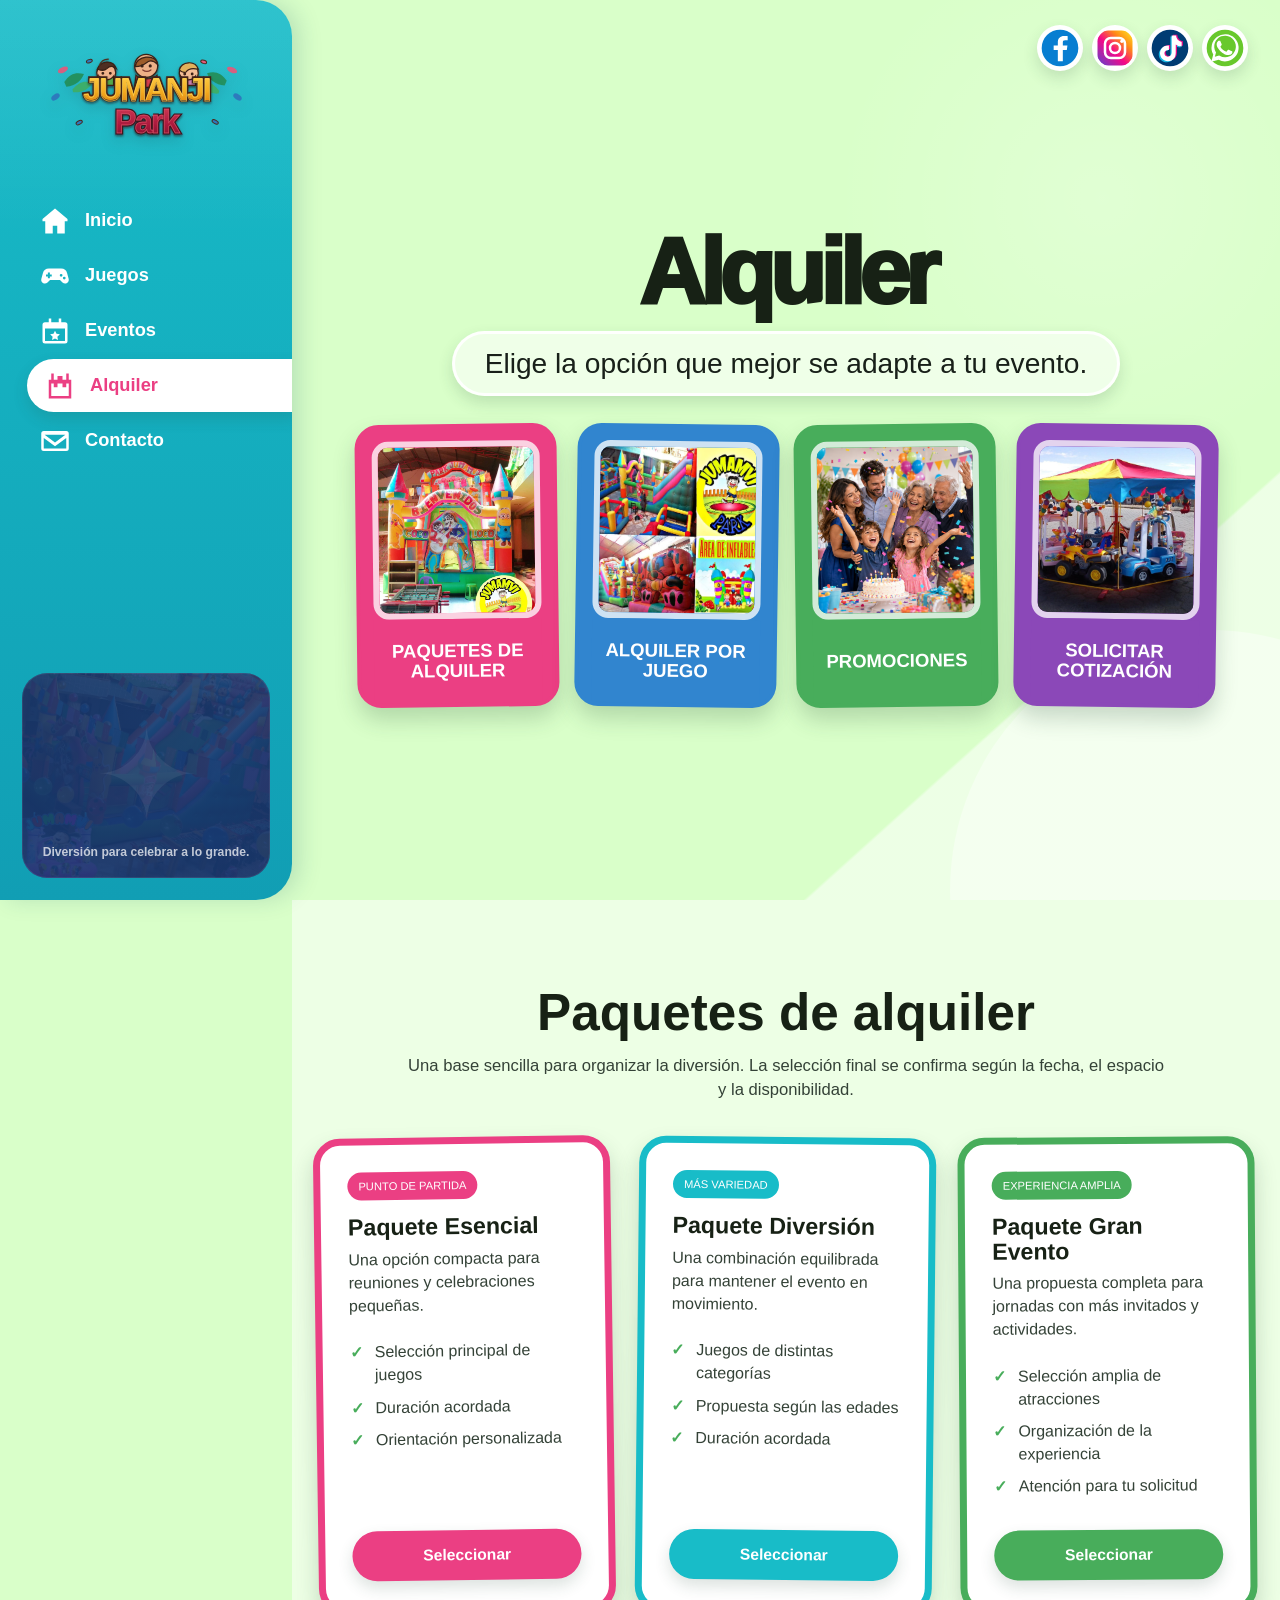
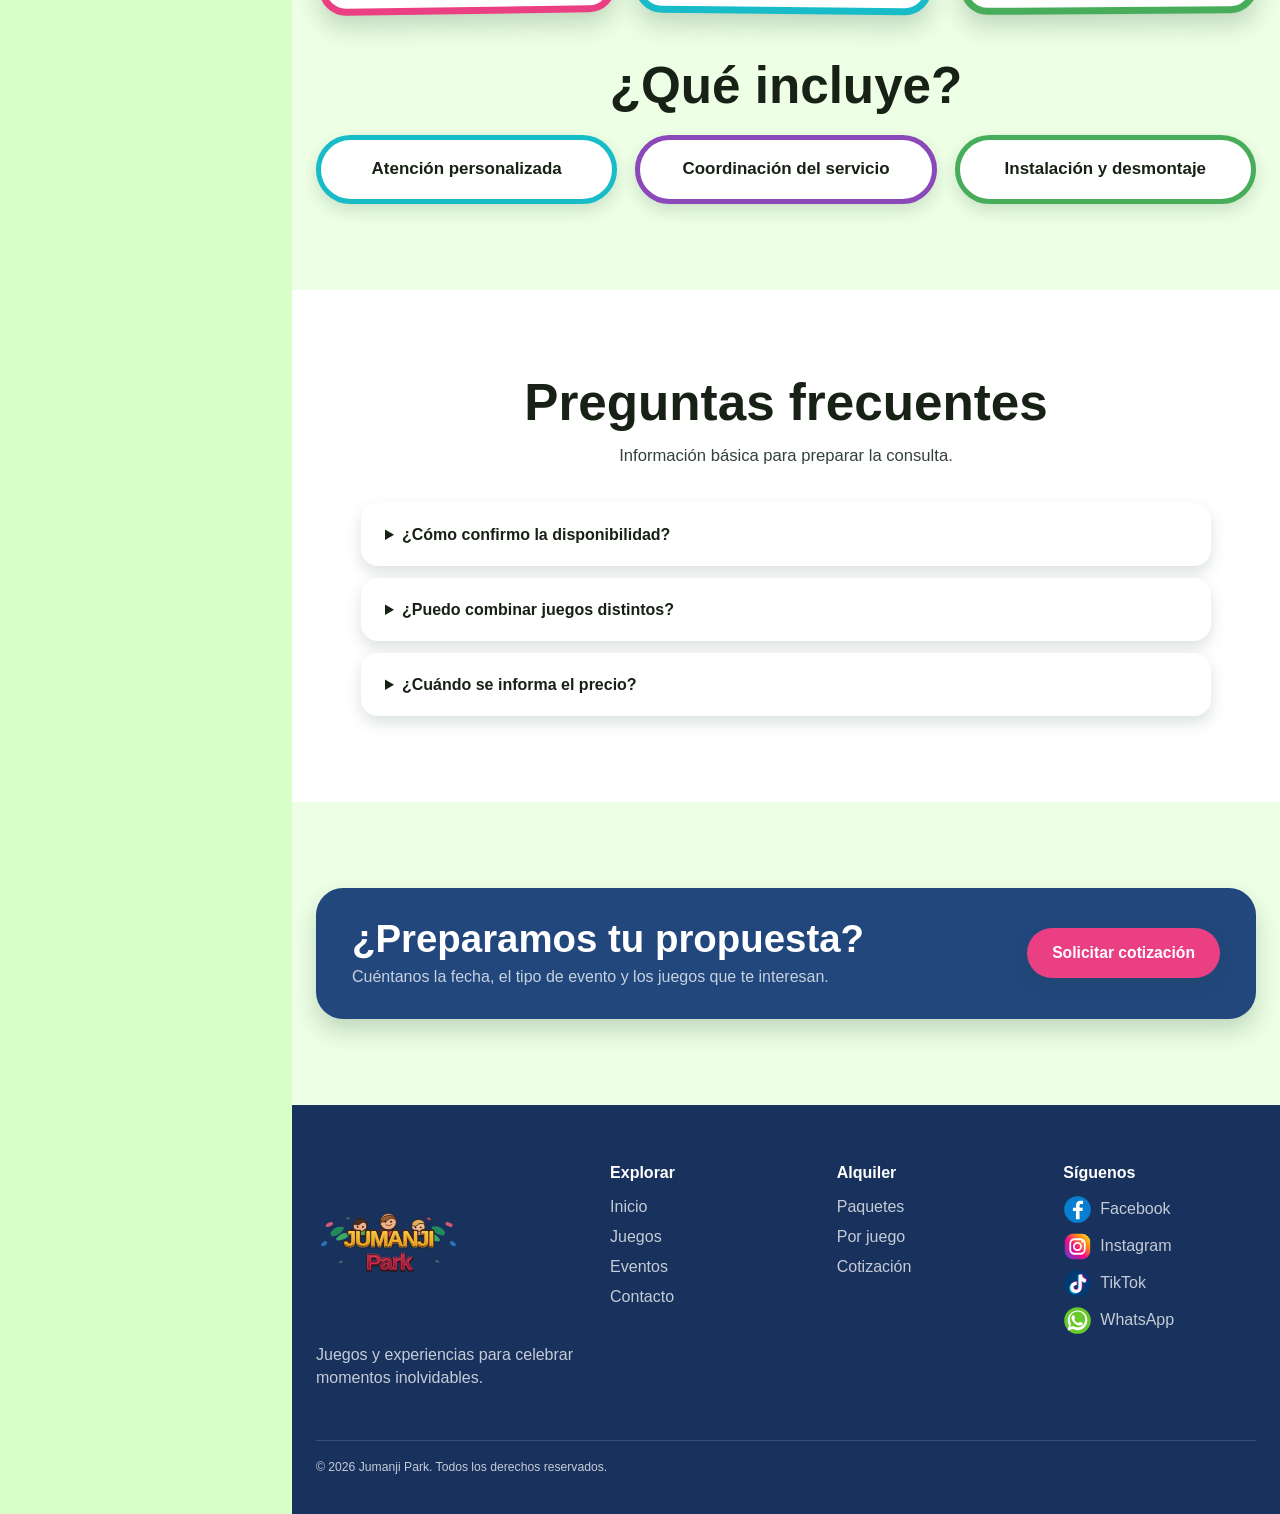
==== commit a7fd3b3b: "Add files via upload" ====
--- a/alquiler.html
+++ b/alquiler.html
@@ -3,7 +3,7 @@
 <head>
   <meta charset="utf-8">
   <meta name="viewport" content="width=device-width, initial-scale=1">
-  <meta name="description" content="Explora paquetes, alquiler por juego y opciones de cotización de Jumanji Park.">
+  <meta name="description" content="Explora las modalidades y paquetes de alquiler de Jumanji Park para tu próximo evento.">
   <title>Alquiler | Jumanji Park</title>
   <link rel="icon" href="assets/images/brand/logo.svg" type="image/svg+xml">
   <link rel="stylesheet" href="assets/css/estilos.css">
@@ -12,228 +12,166 @@
   <!-- Permite llegar al contenido principal sin recorrer todo el menú -->
   <a class="skip-link" href="#contenido">Saltar al contenido</a>
 
-  <!-- Reúne la marca, las páginas principales y los accesos sociales -->
+  <!-- Mantiene la marca y las páginas principales en la barra lateral -->
   <header class="site-header">
     <a class="brand" href="index.html" aria-label="Ir al inicio de Jumanji Park">
       <img src="assets/images/brand/logo.svg" alt="Jumanji Park" width="303" height="166">
     </a>
-    <!-- Convierte el menú lateral en un menú compacto cuando la pantalla es pequeña -->
+
+    <!-- Convierte la barra lateral en un menú compacto en teléfonos -->
     <div class="navigation">
       <input class="menu-toggle" id="menu-toggle" type="checkbox">
       <label class="menu-button" for="menu-toggle">Menú</label>
       <div class="menu-panel">
-      <nav class="primary-nav" aria-label="Navegación principal">
-        <a href="index.html"><span class="nav-dot">⌂</span>Inicio</a>
-        <a href="juegos.html"><span class="nav-dot">✦</span>Juegos</a>
-        <a href="eventos.html"><span class="nav-dot">★</span>Eventos</a>
-        <a href="alquiler.html" aria-current="page"><span class="nav-dot">▣</span>Alquiler</a>
-        <a href="contacto.html"><span class="nav-dot">✉</span>Contacto</a>
-      </nav>
-      <!-- Mantiene disponibles las cuatro redes solicitadas -->
-      <div class="header-social" aria-label="Redes sociales">
-        <a class="social-link" href="" aria-label="Facebook"><img src="assets/icons/facebook.svg" alt="" width="48" height="48"></a>
-        <a class="social-link" href="" aria-label="Instagram"><img src="assets/icons/instagram.svg" alt="" width="48" height="48"></a>
-        <a class="social-link" href="" aria-label="TikTok"><img src="assets/icons/tiktok.svg" alt="" width="48" height="48"></a>
-        <a class="social-link" href="" aria-label="WhatsApp"><img src="assets/icons/whatsapp.svg" alt="" width="48" height="48"></a>
-      </div>
-      <a class="button header-cta" href="contacto.html#reserva">Reservar ahora</a>
-        <p class="header-note">Juegos y experiencias para compartir momentos inolvidables.</p>
+        <nav class="primary-nav" aria-label="Navegación principal">
+          <a href="index.html"><span class="menu-icon menu-icon--inicio"></span>Inicio</a>
+          <a href="juegos.html"><span class="menu-icon menu-icon--juegos"></span>Juegos</a>
+          <a href="eventos.html"><span class="menu-icon menu-icon--eventos"></span>Eventos</a>
+          <a href="alquiler.html" aria-current="page"><span class="menu-icon menu-icon--alquiler"></span>Alquiler</a>
+          <a href="contacto.html"><span class="menu-icon menu-icon--contacto"></span>Contacto</a>
+        </nav>
+        <div class="sidebar-photo"><span>Diversión para celebrar a lo grande.</span></div>
       </div>
     </div>
   </header>
 
+  <!-- Deja disponibles las cuatro redes solicitadas -->
+  <div class="floating-socials" aria-label="Redes sociales">
+    <a class="social-link" href="" aria-label="Facebook"><img src="assets/icons/facebook.svg" alt="" width="48" height="48"></a>
+    <a class="social-link" href="" aria-label="Instagram"><img src="assets/icons/instagram.svg" alt="" width="48" height="48"></a>
+    <a class="social-link" href="" aria-label="TikTok"><img src="assets/icons/tiktok.svg" alt="" width="48" height="48"></a>
+    <a class="social-link" href="" aria-label="WhatsApp"><img src="assets/icons/whatsapp.svg" alt="" width="48" height="48"></a>
+  </div>
+
   <main class="site-main" id="contenido">
-    <!-- Introduce las modalidades de alquiler y conduce a la cotización -->
-    <section class="page-hero">
-      <div class="container page-hero-grid">
-        <div>
-          <p class="eyebrow">Una propuesta a tu medida</p>
-          <h1>Alquiler</h1>
-          <p class="lead">Puedes comenzar con un paquete, seleccionar un juego específico o contarnos tu idea para recibir una cotización.</p>
-          <div class="button-row">
-            <a class="button" href="contacto.html#reserva">Solicitar cotización</a>
-            <a class="button button--secondary" href="#modalidades">Ver modalidades</a>
-          </div>
-        </div>
-        <img src="assets/images/home/vista-general-parque.jpeg" alt="Vista amplia de las atracciones y juegos de Jumanji Park" width="1600" height="1200" fetchpriority="high">
-      </div>
-    </section>
-
-    <!-- Presenta las rutas disponibles para preparar el alquiler -->
-    <section class="section section--white" id="modalidades" aria-labelledby="titulo-modalidades">
+    <!-- Presenta inmediatamente las cuatro rutas de alquiler -->
+    <section class="screen">
+      <div class="screen-inner">
+        <div class="screen-header">
+          <h1 class="screen-title">Alquiler</h1>
+          <p class="screen-subtitle screen-subtitle--pill">Elige la opción que mejor se adapte a tu evento.</p>
+        </div>
+
+        <div class="visual-grid rental-grid">
+          <a class="visual-card tone-pink" href="#paquetes">
+            <img src="assets/images/games/inflables/castillo-inflable.jpeg" alt="Castillo inflable de colores" width="1200" height="1600">
+            <span class="card-label">Paquetes de alquiler</span>
+          </a>
+          <a class="visual-card tone-blue" href="juegos.html">
+            <img src="assets/images/games/inflables/area-inflables-collage.jpeg" alt="Selección de atracciones disponibles" width="934" height="906">
+            <span class="card-label">Alquiler por juego</span>
+          </a>
+          <a class="visual-card tone-green" href="contacto.html#reserva">
+            <img src="assets/images/generated/eventos/celebraciones.png" alt="Celebración familiar con juegos" width="1456" height="1088">
+            <span class="card-label">Promociones</span>
+          </a>
+          <a class="visual-card tone-violet" href="contacto.html#reserva">
+            <img src="assets/images/games/carritos/carrusel-carritos.jpeg" alt="Carrusel infantil disponible para alquiler" width="1296" height="968">
+            <span class="card-label">Solicitar cotización</span>
+          </a>
+        </div>
+      </div>
+    </section>
+
+    <!-- Muestra los paquetes con el orden visual del esquema de Gemini -->
+    <section class="content-section" id="paquetes" aria-labelledby="titulo-paquetes">
       <div class="container">
         <div class="section-heading">
-          <p class="eyebrow">Empieza por aquí</p>
-          <h2 id="titulo-modalidades">Cuatro formas de encontrar tu opción</h2>
-          <p class="lead">Cada ruta conduce a una consulta para confirmar disponibilidad y condiciones antes de reservar.</p>
-        </div>
-        <div class="card-grid card-grid--four">
-          <article class="image-card accent-pink">
-            <div class="image-card__media">
-              <img src="assets/images/games/inflables/castillo-inflable.jpeg" alt="Castillo inflable que puede formar parte de un paquete" width="1200" height="1600" loading="lazy">
-            </div>
-            <div class="image-card__body">
-              <h3>Paquetes</h3>
-              <p>Una selección agrupada para comenzar con mayor facilidad.</p>
-              <a class="card-link" href="#paquetes">Ver paquetes</a>
-            </div>
-          </article>
-          <article class="image-card accent-blue">
-            <div class="image-card__media">
-              <img src="assets/images/games/toro-mecanico/toro-mecanico.jpeg" alt="Toro mecánico disponible como una opción individual" width="2048" height="1536" loading="lazy">
-            </div>
-            <div class="image-card__body">
-              <h3>Por juego</h3>
-              <p>Elige una atracción concreta y consulta sus detalles.</p>
-              <a class="card-link" href="juegos.html">Elegir juego</a>
-            </div>
-          </article>
-          <article class="image-card accent-green">
-            <div class="image-card__media">
-              <img src="assets/images/generated/eventos/celebraciones.png" alt="Familia disfrutando una celebración colorida" width="1456" height="1088" loading="lazy">
-            </div>
-            <div class="image-card__body">
-              <h3>Promociones</h3>
-              <p>Consulta las oportunidades disponibles para tu fecha.</p>
-              <a class="card-link" href="contacto.html#reserva">Consultar promociones</a>
-            </div>
-          </article>
-          <article class="image-card accent-violet">
-            <div class="image-card__media">
-              <img src="assets/images/games/carritos/carrusel-carritos.jpeg" alt="Carrusel infantil de vehículos de colores" width="1296" height="968" loading="lazy">
-            </div>
-            <div class="image-card__body">
-              <h3>Cotización</h3>
-              <p>Describe el evento y recibe una propuesta personalizada.</p>
-              <a class="card-link" href="contacto.html#reserva">Solicitar propuesta</a>
-            </div>
-          </article>
-        </div>
-      </div>
-    </section>
-
-    <!-- Organiza los paquetes sin presentar precios que todavía no están confirmados -->
-    <section class="section section--mint" id="paquetes" aria-labelledby="titulo-paquetes">
-      <div class="container">
-        <div class="section-heading section-heading--center">
-          <p class="eyebrow">Paquetes de alquiler</p>
-          <h2 id="titulo-paquetes">Una base para cada tamaño de celebración</h2>
-          <p class="lead">Los detalles, la duración y el valor se confirman en la cotización según la fecha y disponibilidad.</p>
-        </div>
-        <div class="pricing-grid">
-          <article class="pricing-card">
+          <h2 id="titulo-paquetes">Paquetes de alquiler</h2>
+          <p>Una base sencilla para organizar la diversión. La selección final se confirma según la fecha, el espacio y la disponibilidad.</p>
+        </div>
+
+        <div class="package-grid">
+          <article class="package-card">
             <span class="tag">Punto de partida</span>
             <h3>Paquete Esencial</h3>
-            <p>Una propuesta compacta para encuentros que buscan sumar un foco principal de diversión.</p>
+            <p>Una opción compacta para reuniones y celebraciones pequeñas.</p>
             <ul class="check-list">
-              <li>Selección definida contigo</li>
-              <li>Duración por confirmar</li>
-              <li>Cotización personalizada</li>
+              <li>Selección principal de juegos</li>
+              <li>Duración acordada</li>
+              <li>Orientación personalizada</li>
             </ul>
-            <a class="button" href="contacto.html#reserva">Consultar esencial</a>
+            <a class="button" href="contacto.html#reserva">Seleccionar</a>
           </article>
-          <article class="pricing-card">
+
+          <article class="package-card">
             <span class="tag">Más variedad</span>
             <h3>Paquete Diversión</h3>
-            <p>Una combinación intermedia pensada para ofrecer distintas experiencias durante el evento.</p>
+            <p>Una combinación equilibrada para mantener el evento en movimiento.</p>
             <ul class="check-list">
-              <li>Variedad de categorías</li>
-              <li>Organización según el público</li>
-              <li>Cotización personalizada</li>
+              <li>Juegos de distintas categorías</li>
+              <li>Propuesta según las edades</li>
+              <li>Duración acordada</li>
             </ul>
-            <a class="button" href="contacto.html#reserva">Consultar diversión</a>
+            <a class="button" href="contacto.html#reserva">Seleccionar</a>
           </article>
-          <article class="pricing-card">
-            <span class="tag">Propuesta amplia</span>
+
+          <article class="package-card">
+            <span class="tag">Experiencia amplia</span>
             <h3>Paquete Gran Evento</h3>
-            <p>Una alternativa más completa para jornadas con mayor cantidad de invitados y actividades.</p>
+            <p>Una propuesta completa para jornadas con más invitados y actividades.</p>
             <ul class="check-list">
-              <li>Selección amplia de juegos</li>
-              <li>Planificación de la experiencia</li>
-              <li>Cotización personalizada</li>
+              <li>Selección amplia de atracciones</li>
+              <li>Organización de la experiencia</li>
+              <li>Atención para tu solicitud</li>
             </ul>
-            <a class="button button--green" href="contacto.html#reserva">Consultar gran evento</a>
+            <a class="button" href="contacto.html#reserva">Seleccionar</a>
           </article>
         </div>
-      </div>
-    </section>
-
-    <!-- Explica los pasos de la solicitud hasta la confirmación -->
-    <section class="section section--white" aria-labelledby="titulo-pasos">
+
+        <h2 class="included-title">¿Qué incluye?</h2>
+        <div class="included-grid">
+          <div class="included-item">Atención personalizada</div>
+          <div class="included-item">Coordinación del servicio</div>
+          <div class="included-item">Instalación y desmontaje</div>
+        </div>
+      </div>
+    </section>
+
+    <!-- Aclara las dudas principales antes de enviar una solicitud -->
+    <section class="content-section content-section--white" aria-labelledby="titulo-preguntas">
       <div class="container">
         <div class="section-heading">
-          <p class="eyebrow">Cómo funciona</p>
-          <h2 id="titulo-pasos">Tres pasos para preparar la propuesta</h2>
-        </div>
-        <div class="steps">
-          <article class="step">
-            <span class="step-number">1</span>
-            <h3>Selecciona</h3>
-            <p>Revisa el catálogo y señala el paquete o los juegos que más te interesan.</p>
-          </article>
-          <article class="step">
-            <span class="step-number">2</span>
-            <h3>Describe el evento</h3>
-            <p>Comparte la fecha, el tipo de celebración y cualquier detalle relevante.</p>
-          </article>
-          <article class="step">
-            <span class="step-number">3</span>
-            <h3>Confirma</h3>
-            <p>Recibe la orientación, revisa la disponibilidad y acuerda los detalles finales.</p>
-          </article>
-        </div>
-      </div>
-    </section>
-
-    <!-- Aclara dudas habituales sin mostrar todo el texto al mismo tiempo -->
-    <section class="section" aria-labelledby="titulo-preguntas">
-      <div class="container">
-        <div class="section-heading section-heading--center">
-          <p class="eyebrow">Antes de reservar</p>
           <h2 id="titulo-preguntas">Preguntas frecuentes</h2>
+          <p>Información básica para preparar la consulta.</p>
         </div>
         <div class="faq-list">
           <details>
-            <summary>¿Cómo sé si un juego está disponible?</summary>
-            <p>La disponibilidad se confirma al recibir la fecha y los datos principales del evento.</p>
+            <summary>¿Cómo confirmo la disponibilidad?</summary>
+            <p>Envía la fecha, el lugar y el tipo de evento para revisar las opciones disponibles.</p>
           </details>
           <details>
-            <summary>¿Puedo elegir juegos de distintas categorías?</summary>
-            <p>Sí. Puedes indicar todas las opciones que te interesan para que sean consideradas en la propuesta.</p>
+            <summary>¿Puedo combinar juegos distintos?</summary>
+            <p>Sí. Puedes indicar todas las atracciones que te interesen para preparar una propuesta adecuada.</p>
           </details>
           <details>
-            <summary>¿Los paquetes tienen siempre la misma composición?</summary>
-            <p>La composición se define según disponibilidad, público y características de la celebración.</p>
+            <summary>¿Cuándo se informa el precio?</summary>
+            <p>El valor se confirma en la cotización después de revisar los detalles del evento.</p>
           </details>
-          <details>
-            <summary>¿Cuándo se confirma el precio?</summary>
-            <p>El valor se informa dentro de la cotización, después de revisar los detalles enviados.</p>
-          </details>
-        </div>
-      </div>
-    </section>
-
-    <!-- Cierra la página con acceso directo a la solicitud -->
-    <section class="section section--compact">
+        </div>
+      </div>
+    </section>
+
+    <!-- Invita a continuar con la solicitud de reserva -->
+    <section class="content-section">
       <div class="container">
         <div class="cta-panel">
           <div>
-            <h2>¿Listo para solicitar una propuesta?</h2>
-            <p>Completa los datos principales y deja preparada tu solicitud de alquiler.</p>
+            <h2>¿Preparamos tu propuesta?</h2>
+            <p>Cuéntanos la fecha, el tipo de evento y los juegos que te interesan.</p>
           </div>
-          <a class="button" href="contacto.html#reserva">Ir al formulario</a>
+          <a class="button" href="contacto.html#reserva">Solicitar cotización</a>
         </div>
       </div>
     </section>
   </main>
 
-  <!-- Reúne enlaces útiles, alquileres y redes sociales al final de la página -->
+  <!-- Reúne accesos útiles y redes al final de la página -->
   <footer class="site-footer">
-    <div class="footer-wave" aria-hidden="true"></div>
     <div class="container footer-grid">
       <div class="footer-brand">
         <img src="assets/images/brand/logo.svg" alt="Jumanji Park" width="303" height="166">
-        <p>Diversión, juegos y experiencias para celebrar los momentos que más importan.</p>
+        <p>Juegos y experiencias para celebrar momentos inolvidables.</p>
       </div>
       <div>
         <h2>Explorar</h2>
@@ -250,7 +188,6 @@
           <li><a href="#paquetes">Paquetes</a></li>
           <li><a href="juegos.html">Por juego</a></li>
           <li><a href="contacto.html#reserva">Cotización</a></li>
-          <li><a href="#titulo-preguntas">Preguntas</a></li>
         </ul>
       </div>
       <div>
@@ -263,9 +200,7 @@
         </div>
       </div>
     </div>
-    <div class="container footer-bottom">
-      <p>© 2026 Jumanji Park. Todos los derechos reservados.</p>
-    </div>
+    <div class="container footer-bottom"><p>© 2026 Jumanji Park. Todos los derechos reservados.</p></div>
   </footer>
 </body>
 </html>
--- a/assets/css/estilos.css
+++ b/assets/css/estilos.css
@@ -1,125 +1,102 @@
-/* Guarda los colores y medidas que dan unidad a todo el sitio */
+/* Reúne los colores y medidas que se repiten en todo el sitio */
 :root {
-  --turquesa: #14c6c8;
-  --turquesa-oscuro: #0aaeb7;
-  --azul: #397bea;
-  --azul-profundo: #172f58;
-  --azul-noche: #10223f;
-  --verde: #57c72e;
-  --verde-claro: #eaffdb;
-  --verde-suave: #dff8ca;
-  --rosa: #ee4f91;
-  --naranja: #ff9838;
-  --amarillo: #ffd95a;
-  --violeta: #8167dc;
+  --turquesa: #18bcc8;
+  --turquesa-oscuro: #119eb4;
+  --verde-fondo: #d9ffc9;
+  --verde-fondo-claro: #edffe5;
+  --verde: #48ad5b;
+  --rosa: #eb3f83;
+  --azul: #3185cf;
+  --naranja: #f47c32;
+  --amarillo: #f5bd20;
+  --violeta: #8b48b8;
+  --azul-oscuro: #21477d;
+  --negro: #172115;
+  --texto: #344237;
   --blanco: #ffffff;
-  --tinta: #17283c;
-  --texto: #47586a;
-  --borde: #d7ebcf;
-  --sombra: 0 18px 42px rgba(20, 77, 85, 0.14);
-  --sombra-suave: 0 10px 24px rgba(20, 77, 85, 0.1);
-  --radio-grande: 30px;
-  --radio: 20px;
-  --barra: 258px;
-}
-
-/* Evita que los espacios y bordes cambien el tamaño esperado */
+  --barra: 292px;
+  --sombra: 0 12px 22px rgba(39, 77, 53, 0.22);
+  --sombra-suave: 0 7px 15px rgba(39, 77, 53, 0.16);
+}
+
+/* Evita que los espacios cambien el ancho previsto de cada elemento */
 *,
 *::before,
 *::after {
   box-sizing: border-box;
 }
 
-/* Hace que los saltos entre secciones se sientan suaves */
+/* Hace suaves los saltos entre secciones de la misma página */
 html {
   scroll-behavior: smooth;
-  scroll-padding-top: 24px;
-}
-
-/* Da a todas las páginas el fondo claro y la letra principal */
+  scroll-padding-top: 22px;
+}
+
+/* Define la apariencia general de todas las páginas */
 body {
   margin: 0;
   min-width: 320px;
   overflow-x: hidden;
   color: var(--texto);
-  background:
-    radial-gradient(circle at 93% 8%, rgba(255, 255, 255, 0.85) 0 8%, transparent 8.2%),
-    radial-gradient(circle at 72% 30%, rgba(255, 255, 255, 0.32) 0 12%, transparent 12.2%),
-    var(--verde-claro);
+  background: var(--verde-fondo);
   font-family: "Trebuchet MS", Arial, sans-serif;
-  line-height: 1.6;
-}
-
-/* Mantiene las imágenes proporcionadas dentro de su espacio */
+  line-height: 1.45;
+}
+
 img {
   display: block;
   max-width: 100%;
 }
 
-/* Hace que los enlaces hereden el color del lugar donde aparecen */
 a {
   color: inherit;
   text-decoration: none;
 }
 
-/* Usa una letra redondeada y firme para títulos y botones */
+h1,
+h2,
+h3,
+p {
+  margin-top: 0;
+}
+
 h1,
 h2,
 h3,
 .button,
 .primary-nav,
-.eyebrow,
-.tag,
-.menu-button {
+.screen-subtitle,
+.card-label,
+.tag {
   font-family: "Arial Rounded MT Bold", "Trebuchet MS", Arial, sans-serif;
-}
-
-h1,
-h2,
-h3,
-p {
-  margin-top: 0;
 }
 
 h1,
 h2,
 h3 {
-  color: var(--tinta);
-  line-height: 1.08;
-}
-
-h1 {
-  margin-bottom: 20px;
-  font-size: clamp(2.55rem, 6vw, 5.7rem);
-  letter-spacing: -0.065em;
+  color: var(--negro);
+  line-height: 1.05;
 }
 
 h2 {
-  margin-bottom: 16px;
-  font-size: clamp(2rem, 4vw, 3.5rem);
-  letter-spacing: -0.045em;
+  margin-bottom: 14px;
+  font-size: clamp(2rem, 4vw, 3.2rem);
 }
 
 h3 {
-  margin-bottom: 10px;
-  font-size: 1.22rem;
-}
-
-p:last-child,
-ul:last-child {
-  margin-bottom: 0;
-}
-
-/* Permite saltar directamente al contenido usando el teclado */
+  margin-bottom: 8px;
+}
+
+/* Permite llegar al contenido principal usando el teclado */
 .skip-link {
   position: fixed;
   top: 10px;
   left: 10px;
   z-index: 1000;
-  padding: 10px 15px;
+  padding: 10px 16px;
   border-radius: 10px;
   color: var(--blanco);
-  background: var(--azul-noche);
+  background: var(--azul-oscuro);
   transform: translateY(-160%);
 }
 
@@ -127,95 +104,73 @@
   transform: translateY(0);
 }
 
-/* Limita el ancho del contenido sin encerrar el fondo */
+/* Mantiene el contenido centrado y con un ancho cómodo */
 .container {
-  width: min(1120px, calc(100% - 44px));
+  width: min(1120px, calc(100% - 48px));
   margin-inline: auto;
 }
 
-/* Convierte el encabezado en la barra lateral de los diseños guía */
+/* Forma la barra lateral turquesa de los diseños de referencia */
 .site-header {
   position: fixed;
   inset: 0 auto 0 0;
   z-index: 100;
-  display: flex;
   width: var(--barra);
   min-height: 100vh;
-  flex-direction: column;
   overflow: hidden;
   color: var(--blanco);
   background:
-    linear-gradient(155deg, rgba(255, 255, 255, 0.13), transparent 35%),
-    linear-gradient(180deg, var(--turquesa) 0%, var(--turquesa-oscuro) 70%, #118ea5 100%);
-  border-radius: 0 34px 34px 0;
-  box-shadow: 12px 0 36px rgba(10, 87, 101, 0.18);
-}
-
-/* Forma el bloque oscuro que cierra la barra lateral */
-.site-header::after {
-  content: "";
-  position: absolute;
-  right: 0;
-  bottom: 0;
-  left: 0;
-  height: 205px;
-  background:
-    radial-gradient(circle at 24% 18%, rgba(255, 255, 255, 0.12) 0 10px, transparent 11px),
-    radial-gradient(circle at 80% 76%, rgba(20, 198, 200, 0.2) 0 30px, transparent 31px),
-    var(--azul-profundo);
-  border-radius: 0 72px 0 0;
-}
-
-/* Coloca el logo en la parte superior de la barra */
+    linear-gradient(180deg, rgba(255, 255, 255, 0.1), transparent 26%),
+    linear-gradient(180deg, var(--turquesa) 0%, var(--turquesa-oscuro) 100%);
+  border-radius: 0 36px 36px 0;
+  box-shadow: 8px 0 22px rgba(22, 91, 102, 0.17);
+}
+
+/* Presenta el logo en la parte superior de la barra */
 .brand {
-  position: relative;
-  z-index: 2;
-  display: grid;
-  min-height: 164px;
+  display: grid;
+  height: 194px;
   place-items: center;
-  padding: 18px 28px 8px;
+  padding: 24px 32px 12px;
 }
 
 .brand img {
-  width: 178px;
-  max-height: 118px;
+  width: 205px;
+  max-height: 145px;
   object-fit: contain;
-  filter: drop-shadow(0 9px 10px rgba(15, 79, 85, 0.2));
-}
-
-/* Mantiene unidos el menú, el botón de reserva y el texto inferior */
-.navigation,
-.menu-panel {
-  position: relative;
-  z-index: 2;
-  display: flex;
-  min-height: 0;
-  flex: 1;
-  flex-direction: column;
-}
-
+  filter: drop-shadow(0 6px 7px rgba(25, 72, 78, 0.2));
+}
+
+/* Mantiene el menú abierto en escritorio */
 .menu-toggle,
 .menu-button {
   display: none;
 }
 
-/* Ordena las páginas principales como botones verticales */
+.menu-panel {
+  display: flex;
+  min-height: calc(100vh - 194px);
+  flex-direction: column;
+}
+
+/* Ordena las páginas como botones grandes y fáciles de reconocer */
 .primary-nav {
   display: grid;
-  gap: 7px;
-  padding: 12px 22px;
+  gap: 2px;
+  padding: 0 0 0 22px;
 }
 
 .primary-nav a {
   display: flex;
-  min-height: 49px;
+  min-height: 53px;
   align-items: center;
-  gap: 13px;
-  padding: 9px 15px;
-  border-radius: 16px;
-  color: rgba(255, 255, 255, 0.92);
-  font-size: 1rem;
-  transition: color 180ms ease, background 180ms ease, transform 180ms ease, box-shadow 180ms ease;
+  gap: 15px;
+  padding: 8px 18px;
+  border-radius: 999px 0 0 999px;
+  color: var(--blanco);
+  font-size: 1.14rem;
+  font-weight: 900;
+  transition: color 160ms ease, background 160ms ease, transform 160ms ease;
 }
 
 .primary-nav a:hover,
@@ -223,57 +178,99 @@
 .primary-nav a[aria-current="page"] {
   color: var(--rosa);
   background: var(--blanco);
-  box-shadow: 0 10px 22px rgba(6, 96, 109, 0.2);
+  box-shadow: var(--sombra-suave);
   transform: translateX(5px);
 }
 
-/* Dibuja una señal sencilla junto al nombre de cada página */
-.nav-dot {
-  display: grid;
-  width: 31px;
-  height: 31px;
-  flex: 0 0 31px;
-  place-items: center;
-  border: 2px solid rgba(255, 255, 255, 0.6);
-  border-radius: 10px;
-  font-size: 0.72rem;
-  line-height: 1;
-}
-
-.primary-nav a:hover .nav-dot,
-.primary-nav a:focus-visible .nav-dot,
-.primary-nav a[aria-current="page"] .nav-dot {
-  border-color: rgba(238, 79, 145, 0.28);
-  background: #fff0f6;
-}
-
-/* Deja las redes visibles en la esquina superior del contenido */
-.header-social {
+/* Muestra el símbolo correspondiente junto a cada página */
+.menu-icon {
+  width: 30px;
+  height: 30px;
+  flex: 0 0 30px;
+  background: currentColor;
+  -webkit-mask: var(--icon) center / contain no-repeat;
+  mask: var(--icon) center / contain no-repeat;
+}
+
+.menu-icon--inicio {
+  --icon: url("../icons/inicio.svg");
+}
+
+.menu-icon--juegos {
+  --icon: url("../icons/juegos.svg");
+}
+
+.menu-icon--eventos {
+  --icon: url("../icons/eventos.svg");
+}
+
+.menu-icon--alquiler {
+  --icon: url("../icons/alquiler.svg");
+}
+
+.menu-icon--contacto {
+  --icon: url("../icons/contacto.svg");
+}
+
+/* Completa la parte inferior de la barra con una fotografía oscura */
+.sidebar-photo {
+  position: relative;
+  min-height: 205px;
+  margin: auto 22px 22px;
+  overflow: hidden;
+  border-radius: 25px;
+  background:
+    linear-gradient(rgba(25, 57, 111, 0.9), rgba(25, 57, 111, 0.92)),
+    url("../images/home/vista-general-parque.jpeg") center / cover;
+  box-shadow: inset 0 0 0 1px rgba(255, 255, 255, 0.08);
+}
+
+.sidebar-photo::before {
+  content: "✦";
+  position: absolute;
+  top: 50%;
+  left: 50%;
+  color: rgba(255, 255, 255, 0.07);
+  font-size: 8rem;
+  transform: translate(-50%, -50%);
+}
+
+.sidebar-photo span {
+  position: absolute;
+  right: 18px;
+  bottom: 16px;
+  left: 18px;
+  color: rgba(255, 255, 255, 0.73);
+  font-size: 0.76rem;
+  font-weight: 700;
+  text-align: center;
+}
+
+/* Deja las redes visibles en la esquina superior derecha */
+.floating-socials {
   position: fixed;
-  top: 20px;
-  right: 26px;
-  z-index: 110;
+  top: 25px;
+  right: 32px;
+  z-index: 90;
   display: flex;
   gap: 9px;
 }
 
 .social-link {
-  display: grid;
-  width: 43px;
-  height: 43px;
-  place-items: center;
+  display: block;
+  width: 46px;
+  height: 46px;
   overflow: hidden;
-  border: 3px solid var(--blanco);
+  border: 3px solid rgba(255, 255, 255, 0.84);
   border-radius: 50%;
   background: var(--blanco);
-  box-shadow: 0 8px 18px rgba(25, 83, 85, 0.18);
-  transition: transform 180ms ease, box-shadow 180ms ease;
+  box-shadow: var(--sombra-suave);
+  transition: transform 160ms ease;
 }
 
 .social-link:hover,
 .social-link:focus-visible {
-  box-shadow: 0 12px 22px rgba(25, 83, 85, 0.24);
-  transform: translateY(-3px) rotate(-3deg);
+  transform: translateY(-4px) scale(1.04);
 }
 
 .social-link img {
@@ -281,621 +278,373 @@
   height: 100%;
 }
 
-/* Sitúa la llamada principal dentro del bloque oscuro lateral */
-.header-cta {
-  margin: auto 22px 10px;
-  background: var(--rosa);
-  box-shadow: 0 10px 22px rgba(12, 28, 54, 0.24);
-}
-
-.header-note {
-  margin: 0 24px 25px;
-  color: rgba(255, 255, 255, 0.76);
-  font-size: 0.78rem;
-  line-height: 1.45;
-}
-
-/* Deja el espacio necesario para la barra lateral */
+/* Deja libre la zona ocupada por la barra lateral */
 .site-main,
 .site-footer {
   margin-left: var(--barra);
 }
 
-.site-main {
+/* Crea el panel principal verde de cada página */
+.screen {
+  position: relative;
+  display: flex;
   min-height: 100vh;
-}
-
-/* Da a los enlaces importantes la forma redondeada del diseño guía */
+  align-items: center;
+  overflow: hidden;
+  padding: 90px 5vw 58px;
+  background:
+    linear-gradient(138deg, transparent 0 76%, rgba(255, 255, 255, 0.53) 76.2% 100%),
+    radial-gradient(circle at 82% 22%, rgba(255, 255, 255, 0.2), transparent 25%),
+    var(--verde-fondo);
+}
+
+.screen::after {
+  content: "";
+  position: absolute;
+  right: -190px;
+  bottom: -250px;
+  width: 520px;
+  height: 520px;
+  border-radius: 50%;
+  background: rgba(255, 255, 255, 0.37);
+}
+
+.screen-inner {
+  position: relative;
+  z-index: 1;
+  width: min(1050px, 100%);
+  margin-inline: auto;
+}
+
+.screen-header {
+  margin: 0 auto 28px;
+  text-align: center;
+}
+
+.screen-title {
+  margin-bottom: 10px;
+  color: var(--negro);
+  font-size: clamp(3.6rem, 7.2vw, 6.4rem);
+  font-weight: 1000;
+  letter-spacing: -0.065em;
+}
+
+.screen-subtitle {
+  display: inline-block;
+  margin: 0;
+  color: #182019;
+  font-size: clamp(1.15rem, 2.2vw, 1.85rem);
+  font-weight: 500;
+  line-height: 1.25;
+}
+
+.screen-subtitle--pill {
+  min-width: min(590px, 100%);
+  padding: 12px 30px;
+  border: 3px solid rgba(255, 255, 255, 0.9);
+  border-radius: 999px;
+  background: rgba(255, 255, 255, 0.57);
+  box-shadow: var(--sombra-suave);
+}
+
+/* Imita la portada central del diseño de inicio */
+.home-screen .screen-inner {
+  max-width: 900px;
+  text-align: center;
+}
+
+.home-screen .screen-title {
+  max-width: 840px;
+  margin-right: auto;
+  margin-left: auto;
+  font-size: clamp(4.3rem, 8vw, 7rem);
+  line-height: 0.93;
+  text-transform: uppercase;
+}
+
+.home-screen .screen-subtitle {
+  margin-bottom: 31px;
+  font-size: clamp(1.45rem, 2.8vw, 2.25rem);
+}
+
+.home-message {
+  max-width: 710px;
+  margin: 0 auto 25px;
+  padding: 27px 38px;
+  border: 3px solid rgba(255, 255, 255, 0.74);
+  border-radius: 24px;
+  color: var(--blanco);
+  background: linear-gradient(135deg, #56bd6c, #329a52);
+  box-shadow: var(--sombra);
+  font-size: clamp(1.12rem, 2vw, 1.55rem);
+  text-align: left;
+}
+
+.home-message strong {
+  color: var(--blanco);
+}
+
+/* Da a las llamadas principales la forma rosada del diseño */
 .button {
   display: inline-flex;
-  min-height: 48px;
+  min-height: 50px;
   align-items: center;
   justify-content: center;
-  padding: 12px 24px;
-  border: 2px solid transparent;
+  gap: 10px;
+  padding: 11px 25px;
+  border: 0;
   border-radius: 999px;
   color: var(--blanco);
   background: var(--rosa);
-  box-shadow: 0 10px 22px rgba(238, 79, 145, 0.24);
-  font-size: 0.92rem;
-  text-align: center;
-  transition: transform 180ms ease, box-shadow 180ms ease, background 180ms ease;
+  box-shadow: var(--sombra-suave);
+  font-size: 0.98rem;
+  font-weight: 900;
+  cursor: pointer;
+  transition: transform 160ms ease, box-shadow 160ms ease;
 }
 
 .button:hover,
 .button:focus-visible {
-  box-shadow: 0 15px 28px rgba(238, 79, 145, 0.28);
+  box-shadow: var(--sombra);
   transform: translateY(-3px);
 }
 
-.button--secondary {
-  border-color: var(--azul);
-  color: var(--azul-profundo);
-  background: var(--blanco);
-  box-shadow: none;
+.button--blue {
+  background: var(--azul);
 }
 
 .button--green {
   background: var(--verde);
-  box-shadow: 0 10px 22px rgba(87, 199, 46, 0.24);
-}
-
-.button-row {
+}
+
+.button--violet {
+  background: var(--violeta);
+}
+
+.button-arrow::after {
+  content: "→";
+  font-size: 1.5rem;
+  line-height: 0;
+}
+
+/* Ordena las tarjetas visuales como en los paneles de Gemini */
+.visual-grid {
+  display: grid;
+  gap: 18px;
+  align-items: stretch;
+}
+
+.games-grid {
+  grid-template-columns: repeat(12, 1fr);
+}
+
+.games-grid .visual-card:nth-child(-n + 3) {
+  grid-column: span 4;
+}
+
+.games-grid .visual-card:nth-child(n + 4) {
+  grid-column: span 3;
+}
+
+.events-grid {
+  grid-template-columns: repeat(6, 1fr);
+}
+
+.events-grid .visual-card:nth-child(-n + 3) {
+  grid-column: span 2;
+}
+
+.events-grid .visual-card:nth-child(4) {
+  grid-column: 2 / span 2;
+}
+
+.events-grid .visual-card:nth-child(5) {
+  grid-column: 4 / span 2;
+}
+
+.rental-grid {
+  grid-template-columns: repeat(4, 1fr);
+}
+
+.visual-card {
+  --tone: var(--turquesa);
   display: flex;
-  flex-wrap: wrap;
-  gap: 12px;
-}
-
-/* Presenta la portada con el gran título y la fotografía principal */
-.hero {
-  position: relative;
-  display: grid;
-  min-height: 760px;
-  align-items: center;
+  min-width: 0;
+  flex-direction: column;
   overflow: hidden;
-  padding: 96px 0 70px;
-}
-
-.hero::before,
-.page-hero::before {
-  content: "";
-  position: absolute;
-  width: 430px;
-  height: 430px;
-  right: -170px;
-  bottom: -230px;
-  border-radius: 50%;
-  background: rgba(255, 255, 255, 0.68);
-}
-
-.hero-grid {
-  position: relative;
-  z-index: 1;
-  display: grid;
-  grid-template-columns: minmax(0, 1fr) minmax(340px, 0.86fr);
-  align-items: center;
-  gap: clamp(34px, 6vw, 82px);
-}
-
-.hero-copy {
-  padding: 44px 0;
-}
-
-.eyebrow {
-  display: inline-flex;
-  align-items: center;
-  gap: 8px;
-  margin-bottom: 15px;
-  color: var(--rosa);
-  font-size: 0.8rem;
-  font-weight: 800;
-  letter-spacing: 0.12em;
+  border: 4px solid rgba(255, 255, 255, 0.85);
+  border-radius: 24px;
+  background: var(--blanco);
+  box-shadow: var(--sombra);
+  transform: rotate(-0.7deg);
+  transition: transform 180ms ease, box-shadow 180ms ease;
+}
+
+.visual-card:nth-child(even) {
+  transform: rotate(0.8deg);
+}
+
+.visual-card:hover,
+.visual-card:focus-visible {
+  box-shadow: 0 18px 29px rgba(39, 77, 53, 0.27);
+  transform: translateY(-7px) rotate(0);
+}
+
+.visual-card img {
+  width: 100%;
+  height: 145px;
+  object-fit: cover;
+}
+
+.games-grid .visual-card:nth-child(-n + 3) img,
+.events-grid .visual-card img {
+  height: 160px;
+}
+
+.rental-grid .visual-card {
+  padding: 13px 13px 0;
+  border-color: var(--tone);
+  background: var(--tone);
+}
+
+.rental-grid .visual-card img {
+  height: 178px;
+  border: 6px solid rgba(255, 255, 255, 0.76);
+  border-radius: 16px;
+}
+
+.card-label {
+  display: grid;
+  min-height: 60px;
+  flex: 1;
+  place-items: center;
+  padding: 10px 12px;
+  color: var(--blanco);
+  background: var(--tone);
+  font-size: clamp(0.92rem, 1.55vw, 1.2rem);
+  font-weight: 900;
+  line-height: 1.08;
+  text-align: center;
+}
+
+.rental-grid .card-label {
+  min-height: 84px;
+  padding: 13px 4px;
+  font-size: clamp(0.95rem, 1.5vw, 1.16rem);
   text-transform: uppercase;
 }
 
-.eyebrow::before {
-  content: "";
-  width: 24px;
-  height: 4px;
-  border-radius: 10px;
-  background: var(--turquesa);
-}
-
-.hero h1 {
-  max-width: 730px;
-  text-transform: uppercase;
-}
-
-.hero h1 strong {
-  display: block;
-  color: var(--rosa);
-}
-
-.lead {
-  max-width: 690px;
-  margin-bottom: 25px;
-  color: #526375;
-  font-size: clamp(1rem, 1.5vw, 1.18rem);
-}
-
-.hero-chips {
-  display: flex;
-  flex-wrap: wrap;
-  gap: 8px;
-  margin: 24px 0 0;
-  padding: 0;
-  list-style: none;
-}
-
-.hero-chips li {
-  padding: 8px 12px;
-  border: 1px solid rgba(87, 199, 46, 0.3);
-  border-radius: 999px;
-  color: var(--azul-profundo);
-  background: rgba(255, 255, 255, 0.72);
-  font-size: 0.77rem;
-  font-weight: 700;
-}
-
-.hero-media {
-  position: relative;
-  padding: 13px;
-  border-radius: 42% 58% 36% 64% / 48% 34% 66% 52%;
-  background: var(--turquesa);
-  box-shadow: var(--sombra);
-}
-
-.hero-media::before {
-  content: "";
-  position: absolute;
-  inset: -22px 32% auto -28px;
-  height: 44px;
-  border-radius: 999px;
-  background: var(--amarillo);
-  transform: rotate(-7deg);
-}
-
-.hero-photo {
-  width: 100%;
-  aspect-ratio: 0.9;
-  object-fit: cover;
-  border: 7px solid var(--blanco);
-  border-radius: inherit;
-}
-
-.hero-badge {
-  position: absolute;
-  right: -14px;
-  bottom: 38px;
-  width: min(265px, 78%);
-  padding: 15px 18px;
-  border: 4px solid var(--blanco);
-  border-radius: 20px;
-  color: var(--blanco);
-  background: var(--azul);
-  box-shadow: var(--sombra-suave);
-  font-size: 0.82rem;
-  font-weight: 700;
-  line-height: 1.4;
-}
-
-/* Mantiene un ritmo claro entre los bloques de información */
-.section {
-  position: relative;
-  padding: 88px 0;
-}
-
-.section--compact {
-  padding: 46px 0;
-}
-
-.section--white {
-  background: rgba(255, 255, 255, 0.72);
-}
-
-.section--mint {
-  background:
-    radial-gradient(circle at 10% 20%, rgba(255, 255, 255, 0.72) 0 9%, transparent 9.2%),
-    var(--verde-suave);
+.tone-pink {
+  --tone: var(--rosa);
+}
+
+.tone-blue {
+  --tone: var(--azul);
+}
+
+.tone-green {
+  --tone: var(--verde);
+}
+
+.tone-orange {
+  --tone: var(--naranja);
+}
+
+.tone-yellow {
+  --tone: var(--amarillo);
+}
+
+.tone-violet {
+  --tone: var(--violeta);
+}
+
+.tone-turquoise {
+  --tone: var(--turquesa);
+}
+
+/* Separa la información ampliada del panel principal */
+.content-section {
+  padding: 86px 0;
+  background: var(--verde-fondo-claro);
+}
+
+.content-section--white {
+  background: var(--blanco);
 }
 
 .section-heading {
   max-width: 760px;
-  margin-bottom: 34px;
-}
-
-.section-heading--center {
-  margin-right: auto;
-  margin-left: auto;
+  margin: 0 auto 35px;
   text-align: center;
 }
 
-.section-heading--center .lead {
-  margin-right: auto;
-  margin-left: auto;
-}
-
-.section-heading--center .eyebrow::before {
-  display: none;
-}
-
-/* Presenta los títulos interiores como en los paneles de referencia */
-.page-hero {
-  position: relative;
+.section-heading p {
+  margin-bottom: 0;
+  font-size: 1.04rem;
+}
+
+/* Amplía cada opción con una tarjeta clara y una fotografía */
+.detail-grid {
+  display: grid;
+  grid-template-columns: repeat(3, 1fr);
+  gap: 21px;
+}
+
+.detail-card {
   overflow: hidden;
-  padding: 105px 0 58px;
-}
-
-.page-hero-grid {
-  position: relative;
-  z-index: 1;
-  display: grid;
-  grid-template-columns: minmax(0, 1fr) minmax(300px, 0.72fr);
-  align-items: center;
-  gap: clamp(30px, 5vw, 72px);
-}
-
-.page-hero h1 {
-  margin-bottom: 18px;
-  font-size: clamp(3rem, 6vw, 5rem);
-}
-
-.page-hero .lead {
-  display: inline-block;
-  max-width: 690px;
-  padding: 11px 18px;
-  border-radius: 999px;
-  background: rgba(255, 255, 255, 0.86);
-  box-shadow: var(--sombra-suave);
-}
-
-.page-hero img {
-  width: 100%;
-  aspect-ratio: 1.28;
-  object-fit: cover;
-  border: 9px solid var(--blanco);
-  border-radius: 34px 34px 68px 34px;
-  box-shadow: var(--sombra);
-  transform: rotate(2deg);
-}
-
-/* Agrupa accesos rápidos en botones pequeños */
-.anchor-nav {
-  display: flex;
-  flex-wrap: wrap;
-  gap: 9px;
-  padding: 19px;
-  border-radius: 22px;
+  border: 4px solid var(--blanco);
+  border-radius: 24px;
   background: var(--blanco);
   box-shadow: var(--sombra-suave);
 }
 
-.anchor-nav a {
-  padding: 8px 14px;
-  border: 2px solid #c9eabb;
-  border-radius: 999px;
-  color: var(--azul-profundo);
-  font-size: 0.84rem;
-  font-weight: 800;
-  transition: color 180ms ease, border-color 180ms ease, background 180ms ease;
-}
-
-.anchor-nav a:hover,
-.anchor-nav a:focus-visible {
-  border-color: var(--rosa);
-  color: var(--blanco);
-  background: var(--rosa);
-}
-
-/* Ordena las tarjetas principales en una cuadrícula compacta */
-.card-grid {
-  display: grid;
-  grid-template-columns: repeat(3, minmax(0, 1fr));
-  gap: 22px;
-}
-
-.card-grid--four {
-  grid-template-columns: repeat(4, minmax(0, 1fr));
+.detail-card img {
+  width: 100%;
+  height: 205px;
+  object-fit: cover;
+}
+
+.detail-card__body {
+  padding: 22px;
+}
+
+.detail-card h3 {
+  font-size: 1.3rem;
+}
+
+.detail-card p {
+  min-height: 65px;
+  margin-bottom: 17px;
+}
+
+/* Presenta los pasos en tarjetas numeradas */
+.steps {
+  display: grid;
+  grid-template-columns: repeat(3, 1fr);
   gap: 18px;
 }
 
-.image-card {
-  --accent: var(--turquesa);
+.step {
   position: relative;
+  min-height: 190px;
+  padding: 25px;
   overflow: hidden;
   border: 4px solid var(--blanco);
   border-radius: 23px;
   background: var(--blanco);
   box-shadow: var(--sombra-suave);
-  transition: transform 200ms ease, box-shadow 200ms ease;
-}
-
-.image-card:hover {
-  box-shadow: var(--sombra);
-  transform: translateY(-8px);
-}
-
-.accent-pink {
-  --accent: var(--rosa);
-}
-
-.accent-blue {
-  --accent: var(--azul);
-}
-
-.accent-green {
-  --accent: var(--verde);
-}
-
-.accent-orange {
-  --accent: var(--naranja);
-}
-
-.accent-violet {
-  --accent: var(--violeta);
-}
-
-.accent-yellow {
-  --accent: var(--amarillo);
-}
-
-.image-card__media {
-  position: relative;
-  overflow: hidden;
-  background: #d9f4cf;
-}
-
-.image-card__media::after {
-  content: "";
-  position: absolute;
-  inset: 0;
-  background: linear-gradient(180deg, transparent 60%, rgba(16, 34, 63, 0.18));
-  pointer-events: none;
-}
-
-.image-card__media img {
-  width: 100%;
-  aspect-ratio: 1.35;
-  object-fit: cover;
-  transition: transform 450ms ease;
-}
-
-.image-card:hover .image-card__media img {
-  transform: scale(1.055);
-}
-
-.image-card__body {
-  padding: 0 18px 18px;
-}
-
-.image-card__body h3 {
-  margin: 0 -18px 13px;
-  padding: 12px 18px;
-  color: var(--blanco);
-  background: var(--accent);
-  font-size: 1.12rem;
-}
-
-.accent-yellow .image-card__body h3 {
-  color: var(--azul-profundo);
-}
-
-.image-card__body p {
-  min-height: 48px;
-  margin-bottom: 10px;
-  font-size: 0.87rem;
-  line-height: 1.45;
-}
-
-.card-link {
-  display: inline-flex;
-  align-items: center;
-  gap: 7px;
-  color: var(--accent);
-  font-size: 0.84rem;
-  font-weight: 900;
-}
-
-.card-link::after {
-  content: "→";
-  transition: transform 180ms ease;
-}
-
-.card-link:hover::after,
-.card-link:focus-visible::after {
-  transform: translateX(4px);
-}
-
-/* Resume ventajas importantes en una franja llamativa */
-.benefit-strip {
-  display: grid;
-  grid-template-columns: repeat(3, 1fr);
-  overflow: hidden;
-  border: 6px solid var(--blanco);
-  border-radius: 28px;
-  background: var(--azul-profundo);
-  box-shadow: var(--sombra);
-}
-
-.benefit {
-  display: flex;
-  align-items: center;
-  gap: 13px;
-  padding: 22px;
-  color: var(--blanco);
-}
-
-.benefit + .benefit {
-  border-left: 1px solid rgba(255, 255, 255, 0.18);
-}
-
-.benefit-mark {
-  display: grid;
-  width: 47px;
-  height: 47px;
-  flex: 0 0 47px;
-  place-items: center;
-  border-radius: 50%;
-  color: var(--azul-profundo);
-  background: var(--amarillo);
-  font-weight: 900;
-}
-
-.benefit:nth-child(2) .benefit-mark {
-  color: var(--blanco);
-  background: var(--rosa);
-}
-
-.benefit:nth-child(3) .benefit-mark {
-  color: var(--blanco);
-  background: var(--verde);
-}
-
-.benefit p {
-  margin: 0;
-  line-height: 1.3;
-}
-
-.benefit strong,
-.benefit span {
-  display: block;
-}
-
-.benefit p span {
-  margin-top: 5px;
-  color: rgba(255, 255, 255, 0.72);
-  font-size: 0.77rem;
-}
-
-/* Presenta cada categoría extensa con foto y explicación */
-.feature-list {
-  display: grid;
-  gap: 34px;
-}
-
-.feature {
-  display: grid;
-  grid-template-columns: minmax(290px, 0.88fr) minmax(0, 1fr);
-  align-items: center;
-  gap: clamp(30px, 5vw, 68px);
-  padding: clamp(24px, 4vw, 46px);
-  border: 5px solid var(--blanco);
-  border-radius: var(--radio-grande);
-  background: rgba(255, 255, 255, 0.78);
-  box-shadow: var(--sombra-suave);
-}
-
-.feature:nth-child(even) .feature-gallery {
-  order: 2;
-}
-
-.feature-gallery {
-  display: grid;
-  grid-template-columns: 1.12fr 0.88fr;
-  grid-template-rows: 1fr 1fr;
-  gap: 9px;
-}
-
-.feature-gallery img {
-  width: 100%;
-  height: 100%;
-  min-height: 150px;
-  object-fit: cover;
-  border-radius: 18px;
-}
-
-.feature-gallery img:first-child {
-  grid-row: 1 / 3;
-}
-
-.feature-gallery--single {
-  display: block;
-}
-
-.feature-gallery--single img {
-  width: 100%;
-  aspect-ratio: 1.15;
-  border: 6px solid var(--turquesa);
-  border-radius: 24px;
-  object-fit: cover;
-}
-
-.feature-copy ul {
-  margin: 0 0 24px;
-  padding: 0;
-  list-style: none;
-}
-
-.feature-copy li {
-  position: relative;
-  margin-bottom: 9px;
-  padding-left: 27px;
-}
-
-.feature-copy li::before {
-  content: "✓";
-  position: absolute;
-  left: 0;
-  top: 1px;
-  display: grid;
-  width: 19px;
-  height: 19px;
+}
+
+.step-number {
+  display: grid;
+  width: 48px;
+  height: 48px;
+  margin-bottom: 16px;
   place-items: center;
   border-radius: 50%;
   color: var(--blanco);
-  background: var(--verde);
-  font-size: 0.7rem;
-  font-weight: 900;
-}
-
-/* Explica procesos sencillos con pasos numerados */
-.steps {
-  display: grid;
-  grid-template-columns: repeat(3, 1fr);
-  gap: 18px;
-}
-
-.step {
-  position: relative;
-  min-height: 210px;
-  padding: 27px;
-  overflow: hidden;
-  border: 4px solid var(--blanco);
-  border-radius: 24px;
-  background: var(--blanco);
-  box-shadow: var(--sombra-suave);
-}
-
-.step::after {
-  content: "";
-  position: absolute;
-  right: -35px;
-  bottom: -50px;
-  width: 125px;
-  height: 125px;
-  border-radius: 50%;
-  background: rgba(20, 198, 200, 0.11);
-}
-
-.step:nth-child(2)::after {
-  background: rgba(238, 79, 145, 0.11);
-}
-
-.step:nth-child(3)::after {
-  background: rgba(87, 199, 46, 0.12);
-}
-
-.step-number {
-  display: grid;
-  width: 47px;
-  height: 47px;
-  margin-bottom: 18px;
-  place-items: center;
-  border-radius: 15px;
-  color: var(--blanco);
   background: var(--turquesa);
   font-weight: 900;
-  transform: rotate(-4deg);
 }
 
 .step:nth-child(2) .step-number {
@@ -906,71 +655,59 @@
   background: var(--verde);
 }
 
-/* Muestra los paquetes como tarjetas de colores definidos */
-.pricing-grid {
+/* Organiza los paquetes igual que las tarjetas de la referencia */
+.package-grid {
   display: grid;
   grid-template-columns: repeat(3, 1fr);
   gap: 24px;
 }
 
-.pricing-card {
-  position: relative;
+.package-card {
+  --tone: var(--rosa);
   display: flex;
-  min-height: 390px;
+  min-height: 355px;
   flex-direction: column;
   padding: 27px;
-  border: 5px solid var(--azul);
+  border: 7px solid var(--tone);
   border-radius: 27px;
   background: var(--blanco);
-  box-shadow: var(--sombra-suave);
-  transition: transform 200ms ease, box-shadow 200ms ease;
-}
-
-.pricing-card:nth-child(2) {
-  border-color: var(--rosa);
-  transform: translateY(-14px);
-}
-
-.pricing-card:nth-child(3) {
-  border-color: var(--verde);
-}
-
-.pricing-card:hover {
   box-shadow: var(--sombra);
-  transform: translateY(-8px);
-}
-
-.pricing-card:nth-child(2):hover {
-  transform: translateY(-20px);
+  transform: rotate(-0.8deg);
+}
+
+.package-card:nth-child(2) {
+  --tone: var(--turquesa);
+  transform: rotate(0.6deg);
+}
+
+.package-card:nth-child(3) {
+  --tone: var(--verde);
+  transform: rotate(-0.4deg);
+}
+
+.package-card h3 {
+  font-size: 1.45rem;
+}
+
+.package-card .button {
+  width: 100%;
+  margin-top: auto;
+  background: var(--tone);
 }
 
 .tag {
   align-self: flex-start;
-  margin-bottom: 17px;
-  padding: 7px 12px;
+  margin-bottom: 15px;
+  padding: 6px 11px;
   border-radius: 999px;
   color: var(--blanco);
-  background: var(--azul);
+  background: var(--tone);
   font-size: 0.7rem;
-  letter-spacing: 0.05em;
   text-transform: uppercase;
 }
 
-.pricing-card:nth-child(2) .tag {
-  background: var(--rosa);
-}
-
-.pricing-card:nth-child(3) .tag {
-  background: var(--verde);
-}
-
-.pricing-card .button {
-  width: 100%;
-  margin-top: auto;
-}
-
 .check-list {
-  margin: 6px 0 25px;
+  margin: 7px 0 24px;
   padding: 0;
   list-style: none;
 }
@@ -978,8 +715,7 @@
 .check-list li {
   position: relative;
   margin-bottom: 9px;
-  padding-left: 24px;
-  font-size: 0.9rem;
+  padding-left: 25px;
 }
 
 .check-list li::before {
@@ -990,115 +726,136 @@
   font-weight: 900;
 }
 
-/* Deja las respuestas cerradas hasta que una persona quiera leerlas */
+.included-title {
+  margin: 45px 0 22px;
+  text-align: center;
+}
+
+.included-grid {
+  display: grid;
+  grid-template-columns: repeat(3, 1fr);
+  gap: 18px;
+}
+
+.included-item {
+  padding: 17px 20px;
+  border: 5px solid var(--turquesa);
+  border-radius: 999px;
+  background: var(--blanco);
+  box-shadow: var(--sombra-suave);
+  color: var(--negro);
+  font-size: 1.06rem;
+  font-weight: 900;
+  text-align: center;
+}
+
+.included-item:nth-child(2) {
+  border-color: var(--violeta);
+}
+
+.included-item:nth-child(3) {
+  border-color: var(--verde);
+}
+
+/* Mantiene las preguntas cerradas hasta que se quieran consultar */
 .faq-list {
   display: grid;
-  max-width: 860px;
+  max-width: 850px;
   gap: 12px;
   margin-inline: auto;
 }
 
 .faq-list details {
-  overflow: hidden;
   border: 3px solid var(--blanco);
-  border-radius: 18px;
-  background: rgba(255, 255, 255, 0.9);
+  border-radius: 17px;
+  background: var(--blanco);
   box-shadow: var(--sombra-suave);
 }
 
 .faq-list summary {
-  padding: 18px 22px;
-  color: var(--tinta);
+  padding: 17px 21px;
+  color: var(--negro);
   cursor: pointer;
   font-weight: 900;
 }
 
-.faq-list details p {
-  padding: 0 22px 20px;
-}
-
-.faq-list details[open] {
-  border-color: var(--turquesa);
-}
-
-/* Ordena la información de contacto junto al formulario */
+.faq-list p {
+  padding: 0 21px 19px;
+}
+
+/* Reproduce el reparto entre accesos rápidos y formulario */
 .contact-layout {
   display: grid;
-  grid-template-columns: minmax(250px, 0.72fr) minmax(0, 1.28fr);
-  align-items: start;
+  grid-template-columns: minmax(270px, 0.78fr) minmax(380px, 1.22fr);
+  align-items: stretch;
   gap: 28px;
 }
 
-.contact-channels {
+.contact-options {
   display: grid;
   gap: 14px;
 }
 
-.contact-channel {
-  display: grid;
-  grid-template-columns: 49px 1fr;
-  gap: 15px;
-  padding: 18px;
-  border: 4px solid var(--turquesa);
-  border-radius: 20px;
+.contact-option {
+  --tone: var(--turquesa);
+  display: grid;
+  min-height: 132px;
+  place-items: center;
+  padding: 17px;
+  border: 7px solid var(--tone);
+  border-radius: 25px;
   background: var(--blanco);
-  box-shadow: var(--sombra-suave);
-}
-
-.contact-channel:nth-child(2) {
-  border-color: var(--rosa);
-}
-
-.contact-channel:nth-child(3) {
-  border-color: var(--azul);
-}
-
-.contact-channel:nth-child(4) {
-  border-color: var(--verde);
-}
-
-.contact-channel > span,
-.contact-channel > img {
-  display: grid;
-  width: 49px;
-  height: 49px;
-  place-items: center;
-  border-radius: 15px;
-  color: var(--blanco);
-  background: var(--turquesa);
-  object-fit: cover;
-  font-weight: 900;
-}
-
-.contact-channel h3 {
-  margin-bottom: 5px;
-  font-size: 1rem;
-}
-
-.contact-channel p,
-.contact-channel a {
-  margin: 0;
-  font-size: 0.86rem;
-}
-
-/* Da al formulario el aspecto limpio del panel de contacto */
+  box-shadow: var(--sombra);
+  text-align: center;
+}
+
+.contact-option:nth-child(2) {
+  --tone: var(--rosa);
+}
+
+.contact-option:nth-child(3) {
+  --tone: var(--violeta);
+}
+
+.contact-option h2 {
+  margin-bottom: 2px;
+  font-size: 1.6rem;
+}
+
+.contact-option p {
+  margin-bottom: 10px;
+}
+
+.contact-option .button {
+  min-height: 41px;
+  padding: 7px 22px;
+  background: var(--azul);
+}
+
+/* Da al formulario el marco verde y los campos del diseño */
 .form-card {
-  padding: clamp(24px, 4vw, 39px);
-  border: 5px solid var(--blanco);
-  border-radius: 29px;
-  background: rgba(255, 255, 255, 0.94);
+  padding: 27px;
+  border: 7px solid var(--verde);
+  border-radius: 28px;
+  background: var(--blanco);
   box-shadow: var(--sombra);
 }
 
+.form-card > h2 {
+  margin-bottom: 19px;
+  font-size: 2rem;
+  text-align: center;
+}
+
 .form-grid {
   display: grid;
   grid-template-columns: repeat(2, 1fr);
-  gap: 16px;
+  gap: 13px;
 }
 
 .field {
   display: grid;
-  gap: 7px;
+  gap: 5px;
 }
 
 .field--full {
@@ -1106,8 +863,8 @@
 }
 
 .field label {
-  color: var(--tinta);
-  font-size: 0.82rem;
+  color: var(--negro);
+  font-size: 0.78rem;
   font-weight: 900;
 }
 
@@ -1115,18 +872,17 @@
 .field select,
 .field textarea {
   width: 100%;
-  padding: 13px 14px;
-  border: 2px solid #c9e6c1;
+  min-height: 45px;
+  padding: 10px 12px;
+  border: 2px solid #657066;
   border-radius: 12px;
   outline: none;
-  color: var(--tinta);
-  background: #fbfff8;
+  background: var(--blanco);
   font: inherit;
-  transition: border-color 180ms ease, box-shadow 180ms ease;
 }
 
 .field textarea {
-  min-height: 132px;
+  min-height: 105px;
   resize: vertical;
 }
 
@@ -1134,39 +890,37 @@
 .field select:focus,
 .field textarea:focus {
   border-color: var(--turquesa);
-  box-shadow: 0 0 0 4px rgba(20, 198, 200, 0.14);
+  box-shadow: 0 0 0 4px rgba(24, 188, 200, 0.15);
 }
 
 .form-card .button {
-  margin-top: 20px;
+  width: 100%;
+  margin-top: 15px;
 }
 
 .form-note {
-  margin: 13px 0 0;
-  font-size: 0.77rem;
-}
-
-/* Cierra cada página con una invitación destacada */
+  margin: 10px 0 0;
+  font-size: 0.73rem;
+  text-align: center;
+}
+
+/* Cierra el contenido con una invitación clara */
 .cta-panel {
   display: flex;
   align-items: center;
   justify-content: space-between;
-  gap: 28px;
-  overflow: hidden;
-  padding: 34px 38px;
-  border: 6px solid var(--blanco);
-  border-radius: 30px;
+  gap: 26px;
+  padding: 31px 36px;
+  border-radius: 27px;
   color: var(--blanco);
-  background:
-    radial-gradient(circle at 86% 10%, rgba(255, 255, 255, 0.12) 0 60px, transparent 61px),
-    var(--azul-profundo);
+  background: var(--azul-oscuro);
   box-shadow: var(--sombra);
 }
 
 .cta-panel h2 {
-  margin-bottom: 7px;
+  margin-bottom: 5px;
   color: var(--blanco);
-  font-size: clamp(1.75rem, 3vw, 2.55rem);
+  font-size: clamp(1.7rem, 3vw, 2.5rem);
 }
 
 .cta-panel p {
@@ -1174,44 +928,28 @@
   color: rgba(255, 255, 255, 0.75);
 }
 
-.cta-panel .button {
-  flex: 0 0 auto;
-}
-
-/* Organiza el cierre del sitio y repite los accesos importantes */
+/* Organiza el pie sin competir con el panel principal */
 .site-footer {
-  position: relative;
-  padding: 76px 0 25px;
-  color: rgba(255, 255, 255, 0.74);
-  background: var(--azul-noche);
-}
-
-.footer-wave {
-  position: absolute;
-  top: -1px;
-  right: 0;
-  left: 0;
-  height: 18px;
-  background: linear-gradient(90deg, var(--turquesa) 0 25%, var(--rosa) 25% 50%, var(--amarillo) 50% 75%, var(--verde) 75%);
+  padding: 60px 0 25px;
+  color: rgba(255, 255, 255, 0.75);
+  background: #18325d;
 }
 
 .footer-grid {
   display: grid;
   grid-template-columns: 1.35fr repeat(3, 1fr);
-  gap: 38px;
+  gap: 34px;
 }
 
 .footer-brand img {
   width: 145px;
+  margin-bottom: 12px;
+}
+
+.site-footer h2 {
   margin-bottom: 13px;
-  filter: drop-shadow(0 8px 12px rgba(0, 0, 0, 0.2));
-}
-
-.site-footer h2 {
-  margin-bottom: 15px;
   color: var(--blanco);
   font-size: 1rem;
-  letter-spacing: 0;
 }
 
 .footer-links {
@@ -1221,12 +959,12 @@
 }
 
 .footer-links li {
-  margin-bottom: 8px;
+  margin-bottom: 7px;
 }
 
 .footer-links a:hover,
 .footer-links a:focus-visible {
-  color: var(--amarillo);
+  color: #ffe26e;
 }
 
 .footer-socials {
@@ -1237,7 +975,7 @@
 .footer-socials a {
   display: flex;
   align-items: center;
-  gap: 9px;
+  gap: 8px;
 }
 
 .footer-socials img {
@@ -1247,33 +985,59 @@
 }
 
 .footer-bottom {
-  margin-top: 40px;
-  padding-top: 20px;
-  border-top: 1px solid rgba(255, 255, 255, 0.12);
-  font-size: 0.77rem;
-}
-
-/* Ajusta la cuadrícula cuando el espacio comienza a reducirse */
+  margin-top: 35px;
+  padding-top: 18px;
+  border-top: 1px solid rgba(255, 255, 255, 0.14);
+  font-size: 0.76rem;
+}
+
+/* Ajusta el panel cuando el escritorio es más estrecho */
 @media (max-width: 1180px) {
   :root {
-    --barra: 230px;
+    --barra: 246px;
+  }
+
+  .brand {
+    height: 170px;
   }
 
   .brand img {
-    width: 155px;
+    width: 170px;
+  }
+
+  .menu-panel {
+    min-height: calc(100vh - 170px);
   }
 
   .primary-nav {
-    padding-inline: 17px;
-  }
-
-  .hero-grid,
-  .page-hero-grid {
-    gap: 35px;
-  }
-
-  .card-grid--four {
-    grid-template-columns: repeat(2, 1fr);
+    padding-right: 0;
+    padding-left: 15px;
+  }
+
+  .primary-nav a {
+    min-height: 49px;
+    padding-inline: 14px;
+    font-size: 1rem;
+  }
+
+  .sidebar-photo {
+    min-height: 180px;
+    margin-inline: 16px;
+  }
+
+  .screen {
+    padding-right: 3vw;
+    padding-left: 3vw;
+  }
+
+  .visual-card img,
+  .games-grid .visual-card:nth-child(-n + 3) img,
+  .events-grid .visual-card img {
+    height: 132px;
+  }
+
+  .rental-grid .visual-card img {
+    height: 156px;
   }
 
   .footer-grid {
@@ -1281,16 +1045,10 @@
   }
 }
 
-/* Cambia la barra lateral por un encabezado cómodo en tabletas y móviles */
-@media (max-width: 899px) {
+/* Convierte la barra lateral en un encabezado compacto */
+@media (max-width: 920px) {
   html {
-    scroll-padding-top: 82px;
-  }
-
-  body {
-    background:
-      radial-gradient(circle at 95% 8%, rgba(255, 255, 255, 0.8) 0 9%, transparent 9.2%),
-      var(--verde-claro);
+    scroll-padding-top: 80px;
   }
 
   .site-header {
@@ -1298,59 +1056,54 @@
     top: 0;
     display: grid;
     width: 100%;
-    min-height: 76px;
+    min-height: 74px;
     grid-template-columns: 1fr auto;
     align-items: center;
     overflow: visible;
     border-radius: 0 0 22px 22px;
   }
 
-  .site-header::after {
-    display: none;
-  }
-
   .brand {
-    min-height: 76px;
+    height: 74px;
     justify-content: start;
-    padding: 8px 20px;
+    padding: 7px 18px;
   }
 
   .brand img {
-    width: 118px;
-    max-height: 60px;
+    width: 116px;
+    max-height: 59px;
   }
 
   .navigation {
     position: static;
-    display: block;
-    min-height: auto;
   }
 
   .menu-button {
     display: inline-flex;
     min-height: 42px;
     align-items: center;
-    margin-right: 18px;
-    padding: 8px 15px;
-    border: 2px solid rgba(255, 255, 255, 0.72);
+    margin-right: 16px;
+    padding: 7px 15px;
+    border: 2px solid rgba(255, 255, 255, 0.8);
     border-radius: 999px;
     color: var(--blanco);
     cursor: pointer;
-    font-size: 0.85rem;
+    font-weight: 900;
   }
 
   .menu-panel {
     position: absolute;
-    top: calc(100% - 5px);
-    right: 14px;
-    left: 14px;
+    top: calc(100% - 4px);
+    right: 12px;
+    left: 12px;
     display: none;
-    max-height: calc(100vh - 90px);
+    min-height: auto;
+    max-height: calc(100vh - 88px);
     overflow-y: auto;
     padding: 15px;
     border: 4px solid var(--blanco);
     border-radius: 22px;
-    background: var(--azul-profundo);
+    background: var(--turquesa-oscuro);
     box-shadow: var(--sombra);
   }
 
@@ -1360,6 +1113,10 @@
 
   .primary-nav {
     padding: 0;
+  }
+
+  .primary-nav a {
+    border-radius: 14px;
   }
 
   .primary-nav a:hover,
@@ -1368,22 +1125,17 @@
     transform: none;
   }
 
-  .header-social {
-    position: static;
-    order: 2;
-    margin-top: 15px;
-    padding-top: 14px;
-    border-top: 1px solid rgba(255, 255, 255, 0.16);
-  }
-
-  .header-cta {
-    order: 3;
-    margin: 14px 0 0;
-  }
-
-  .header-note {
-    order: 4;
-    margin: 12px 2px 0;
+  .sidebar-photo {
+    display: none;
+  }
+
+  .floating-socials {
+    display: none;
+  }
+
+  .social-link {
+    width: 41px;
+    height: 41px;
   }
 
   .site-main,
@@ -1391,158 +1143,187 @@
     margin-left: 0;
   }
 
-  .hero {
-    min-height: auto;
-    padding-top: 62px;
-  }
-
-  .hero-grid,
-  .page-hero-grid {
-    grid-template-columns: 1fr 0.8fr;
-  }
-
-  .hero h1 {
-    font-size: clamp(2.65rem, 7.4vw, 4.7rem);
-  }
-
-  .card-grid {
+  .screen {
+    min-height: calc(100svh - 74px);
+    padding: 55px 28px 48px;
+  }
+
+  .screen-inner {
+    max-width: 780px;
+  }
+
+  .screen-title {
+    font-size: clamp(3.2rem, 9vw, 5.6rem);
+  }
+
+  .home-screen .screen-title {
+    font-size: clamp(3.7rem, 10vw, 6rem);
+  }
+
+  .visual-grid {
+    gap: 14px;
+  }
+
+  .visual-card img,
+  .games-grid .visual-card:nth-child(-n + 3) img,
+  .events-grid .visual-card img {
+    height: 120px;
+  }
+
+  .rental-grid {
     grid-template-columns: repeat(2, 1fr);
   }
 
-  .feature {
-    grid-template-columns: 1fr;
-  }
-
-  .feature:nth-child(even) .feature-gallery {
-    order: 0;
-  }
-
-  .pricing-grid {
-    grid-template-columns: 1fr;
-  }
-
-  .pricing-card {
-    min-height: auto;
-  }
-
-  .pricing-card:nth-child(2),
-  .pricing-card:nth-child(2):hover {
-    transform: none;
-  }
-}
-
-/* Ordena el contenido en una sola columna en teléfonos */
+  .rental-grid .visual-card img {
+    height: 145px;
+  }
+
+  .contact-layout {
+    grid-template-columns: 0.82fr 1.18fr;
+    gap: 18px;
+  }
+
+  .contact-option {
+    border-width: 5px;
+  }
+
+  .contact-option h2 {
+    font-size: 1.3rem;
+  }
+}
+
+/* Organiza todo en una columna fluida para teléfonos */
 @media (max-width: 680px) {
   .container {
-    width: min(100% - 28px, 560px);
-  }
-
-  .hero,
-  .page-hero,
-  .section {
-    padding-top: 58px;
-    padding-bottom: 58px;
-  }
-
-  .section--compact {
-    padding-top: 34px;
-    padding-bottom: 34px;
-  }
-
-  .hero-grid,
-  .page-hero-grid {
-    grid-template-columns: 1fr;
-  }
-
-  .hero-copy {
-    padding: 0;
+    width: min(100% - 28px, 540px);
+  }
+
+  .screen {
+    display: block;
+    min-height: auto;
+    padding: 42px 14px 48px;
+  }
+
+  .screen-header {
+    margin-bottom: 23px;
+  }
+
+  .screen-title,
+  .home-screen .screen-title {
+    margin-bottom: 9px;
+    font-size: clamp(2.65rem, 14vw, 4.2rem);
+    letter-spacing: -0.055em;
+  }
+
+  .screen-subtitle,
+  .home-screen .screen-subtitle {
+    font-size: clamp(1rem, 5vw, 1.28rem);
+  }
+
+  .screen-subtitle--pill {
+    min-width: 0;
+    padding: 9px 17px;
+  }
+
+  .home-message {
+    padding: 22px;
+    font-size: 1rem;
     text-align: center;
   }
 
-  .hero h1,
-  .page-hero h1 {
-    font-size: clamp(2.45rem, 14vw, 4.2rem);
-  }
-
-  .hero .lead,
-  .hero .button-row,
-  .hero-chips,
-  .page-hero .button-row {
-    justify-content: center;
-  }
-
-  .hero .lead {
-    margin-right: auto;
-    margin-left: auto;
-  }
-
-  .hero-media {
-    width: min(88%, 410px);
-    margin-inline: auto;
-  }
-
-  .hero-photo {
-    aspect-ratio: 1.05;
-  }
-
-  .page-hero-grid > div {
-    text-align: center;
-  }
-
-  .page-hero .eyebrow::before {
-    display: none;
-  }
-
-  .page-hero img {
-    width: min(92%, 440px);
-    margin-inline: auto;
-  }
-
-  .card-grid,
-  .card-grid--four {
-    grid-template-columns: 1fr;
-  }
-
-  .card-grid--scroll {
-    display: flex;
-    width: calc(100vw - 14px);
-    margin-right: -14px;
-    overflow-x: auto;
-    scroll-snap-type: x mandatory;
-    scrollbar-width: thin;
-    padding: 4px 14px 22px 2px;
-  }
-
-  .card-grid--scroll .image-card {
-    width: min(82vw, 335px);
-    flex: 0 0 auto;
-    scroll-snap-align: start;
-  }
-
-  .benefit-strip,
+  .games-grid,
+  .events-grid,
+  .rental-grid {
+    grid-template-columns: repeat(2, minmax(0, 1fr));
+  }
+
+  .games-grid .visual-card:nth-child(n),
+  .events-grid .visual-card:nth-child(n) {
+    grid-column: span 1;
+  }
+
+  .games-grid .visual-card:last-child,
+  .events-grid .visual-card:last-child {
+    grid-column: 1 / -1;
+    width: calc(50% - 7px);
+    justify-self: center;
+  }
+
+  .visual-card,
+  .visual-card:nth-child(even) {
+    border-radius: 18px;
+    transform: none;
+  }
+
+  .visual-card img,
+  .games-grid .visual-card:nth-child(-n + 3) img,
+  .events-grid .visual-card img {
+    height: clamp(105px, 31vw, 145px);
+  }
+
+  .rental-grid .visual-card {
+    padding: 9px 9px 0;
+  }
+
+  .rental-grid .visual-card img {
+    height: clamp(120px, 35vw, 158px);
+    border-width: 4px;
+  }
+
+  .card-label,
+  .rental-grid .card-label {
+    min-height: 58px;
+    padding: 9px 6px;
+    font-size: clamp(0.78rem, 3.7vw, 1rem);
+  }
+
+  .content-section {
+    padding: 60px 0;
+  }
+
+  .section-heading {
+    margin-bottom: 27px;
+  }
+
+  .detail-grid,
   .steps,
+  .package-grid,
+  .included-grid,
   .contact-layout,
   .form-grid {
     grid-template-columns: 1fr;
   }
 
-  .benefit + .benefit {
-    border-top: 1px solid rgba(255, 255, 255, 0.18);
-    border-left: 0;
-  }
-
-  .feature {
-    padding: 19px;
-  }
-
-  .feature-gallery {
-    grid-template-columns: 1fr 1fr;
-  }
-
-  .feature-gallery img:first-child {
-    grid-column: 1 / -1;
-    grid-row: auto;
-    aspect-ratio: 1.6;
+  .detail-card img {
+    height: clamp(190px, 60vw, 280px);
+  }
+
+  .detail-card p {
+    min-height: 0;
+  }
+
+  .package-card,
+  .package-card:nth-child(2),
+  .package-card:nth-child(3) {
+    min-height: 330px;
+    transform: none;
+  }
+
+  .included-item {
+    border-radius: 20px;
+  }
+
+  .contact-layout {
+    gap: 22px;
+  }
+
+  .contact-option {
+    min-height: 122px;
+  }
+
+  .form-card {
+    padding: 21px;
+    border-width: 5px;
   }
 
   .field--full {
@@ -1552,7 +1333,7 @@
   .cta-panel {
     align-items: flex-start;
     flex-direction: column;
-    padding: 27px;
+    padding: 26px;
   }
 
   .cta-panel .button {
@@ -1561,7 +1342,7 @@
 
   .footer-grid {
     grid-template-columns: 1fr 1fr;
-    gap: 30px 22px;
+    gap: 28px 20px;
   }
 
   .footer-brand {
@@ -1569,23 +1350,37 @@
   }
 }
 
-/* Simplifica los detalles en teléfonos muy estrechos */
-@media (max-width: 420px) {
-  .button-row {
-    display: grid;
-  }
-
-  .button-row .button {
+/* Evita desproporciones en teléfonos especialmente estrechos */
+@media (max-width: 390px) {
+  .brand img {
+    width: 104px;
+  }
+
+  .menu-button {
+    margin-right: 11px;
+  }
+
+  .games-grid,
+  .events-grid,
+  .rental-grid {
+    gap: 10px;
+  }
+
+  .visual-card img,
+  .games-grid .visual-card:nth-child(-n + 3) img,
+  .events-grid .visual-card img,
+  .rental-grid .visual-card img {
+    height: 105px;
+  }
+
+  .card-label,
+  .rental-grid .card-label {
+    min-height: 53px;
+    font-size: 0.74rem;
+  }
+
+  .button {
     width: 100%;
-  }
-
-  .hero-chips {
-    display: grid;
-  }
-
-  .hero-badge {
-    right: -7px;
-    bottom: 20px;
   }
 
   .footer-grid {
@@ -1597,7 +1392,7 @@
   }
 }
 
-/* Reduce el movimiento si la persona así lo prefiere */
+/* Reduce movimientos si la persona lo prefiere */
 @media (prefers-reduced-motion: reduce) {
   html {
     scroll-behavior: auto;
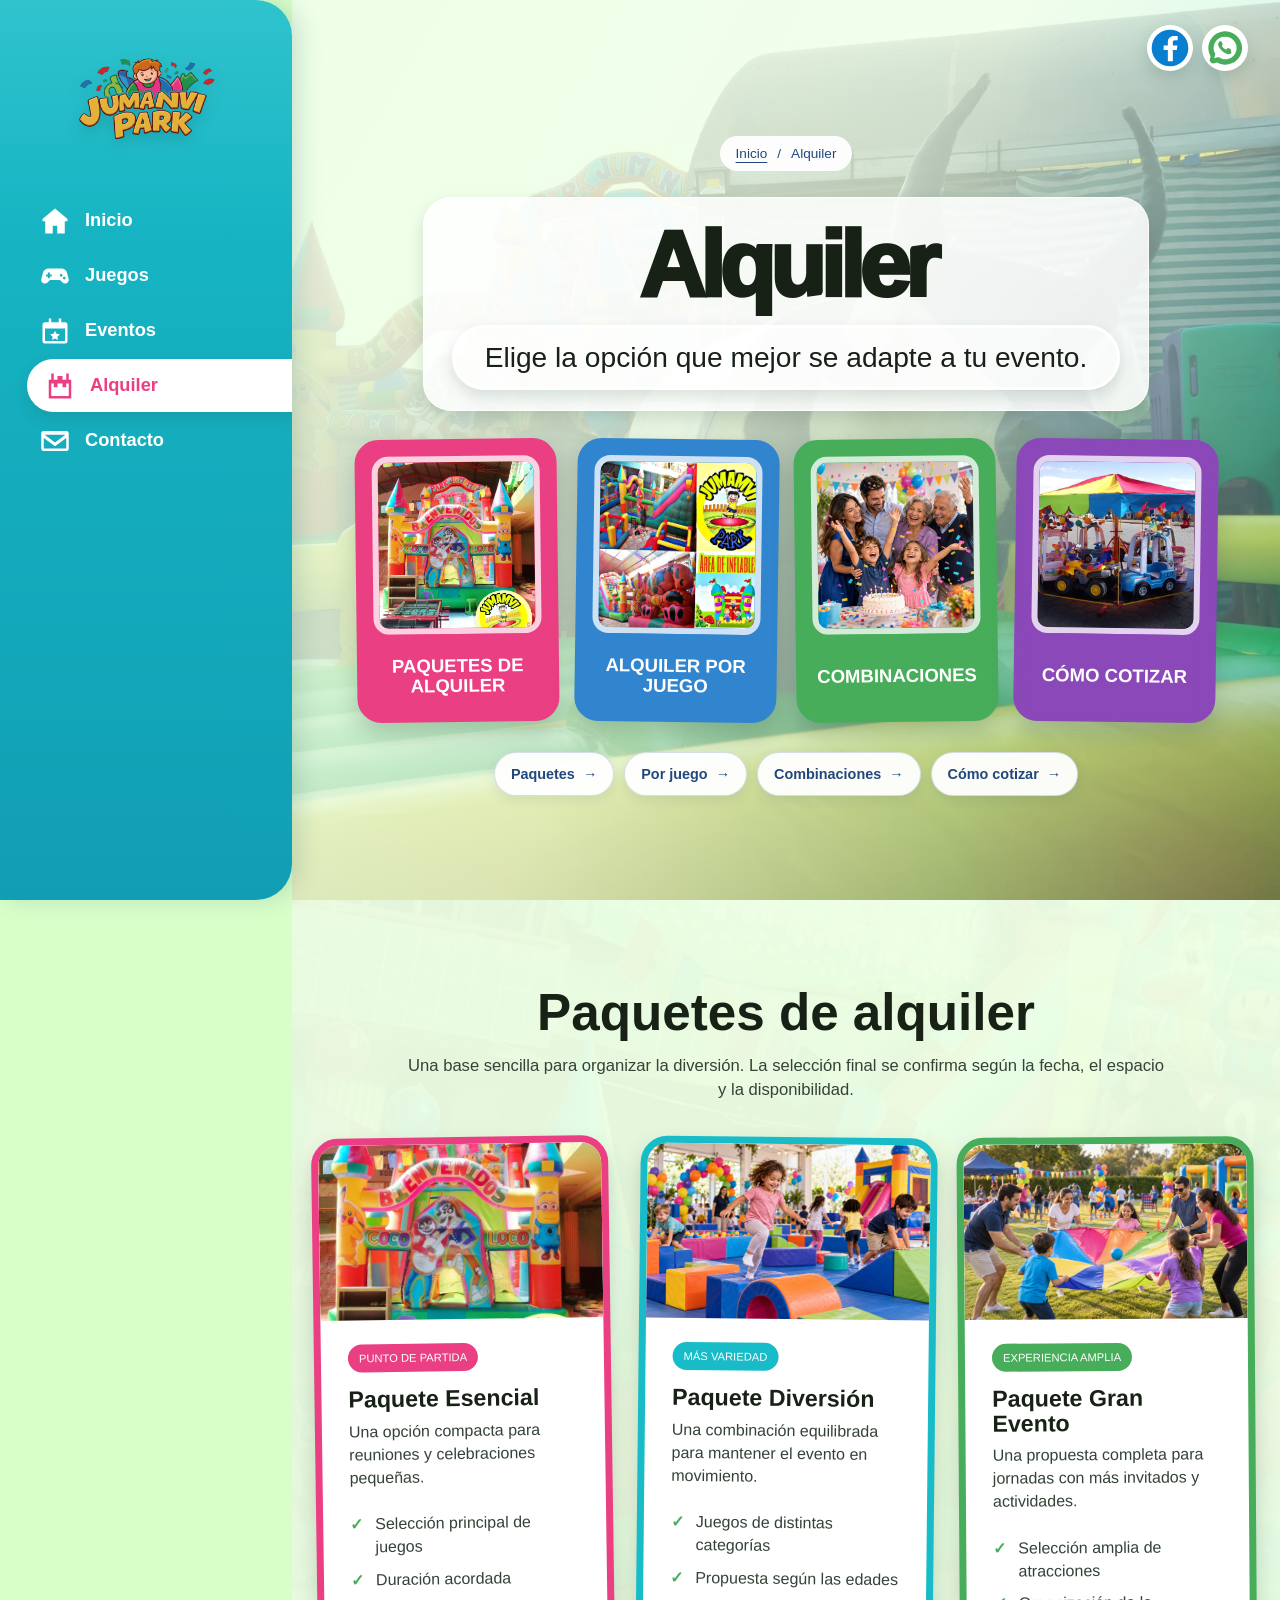
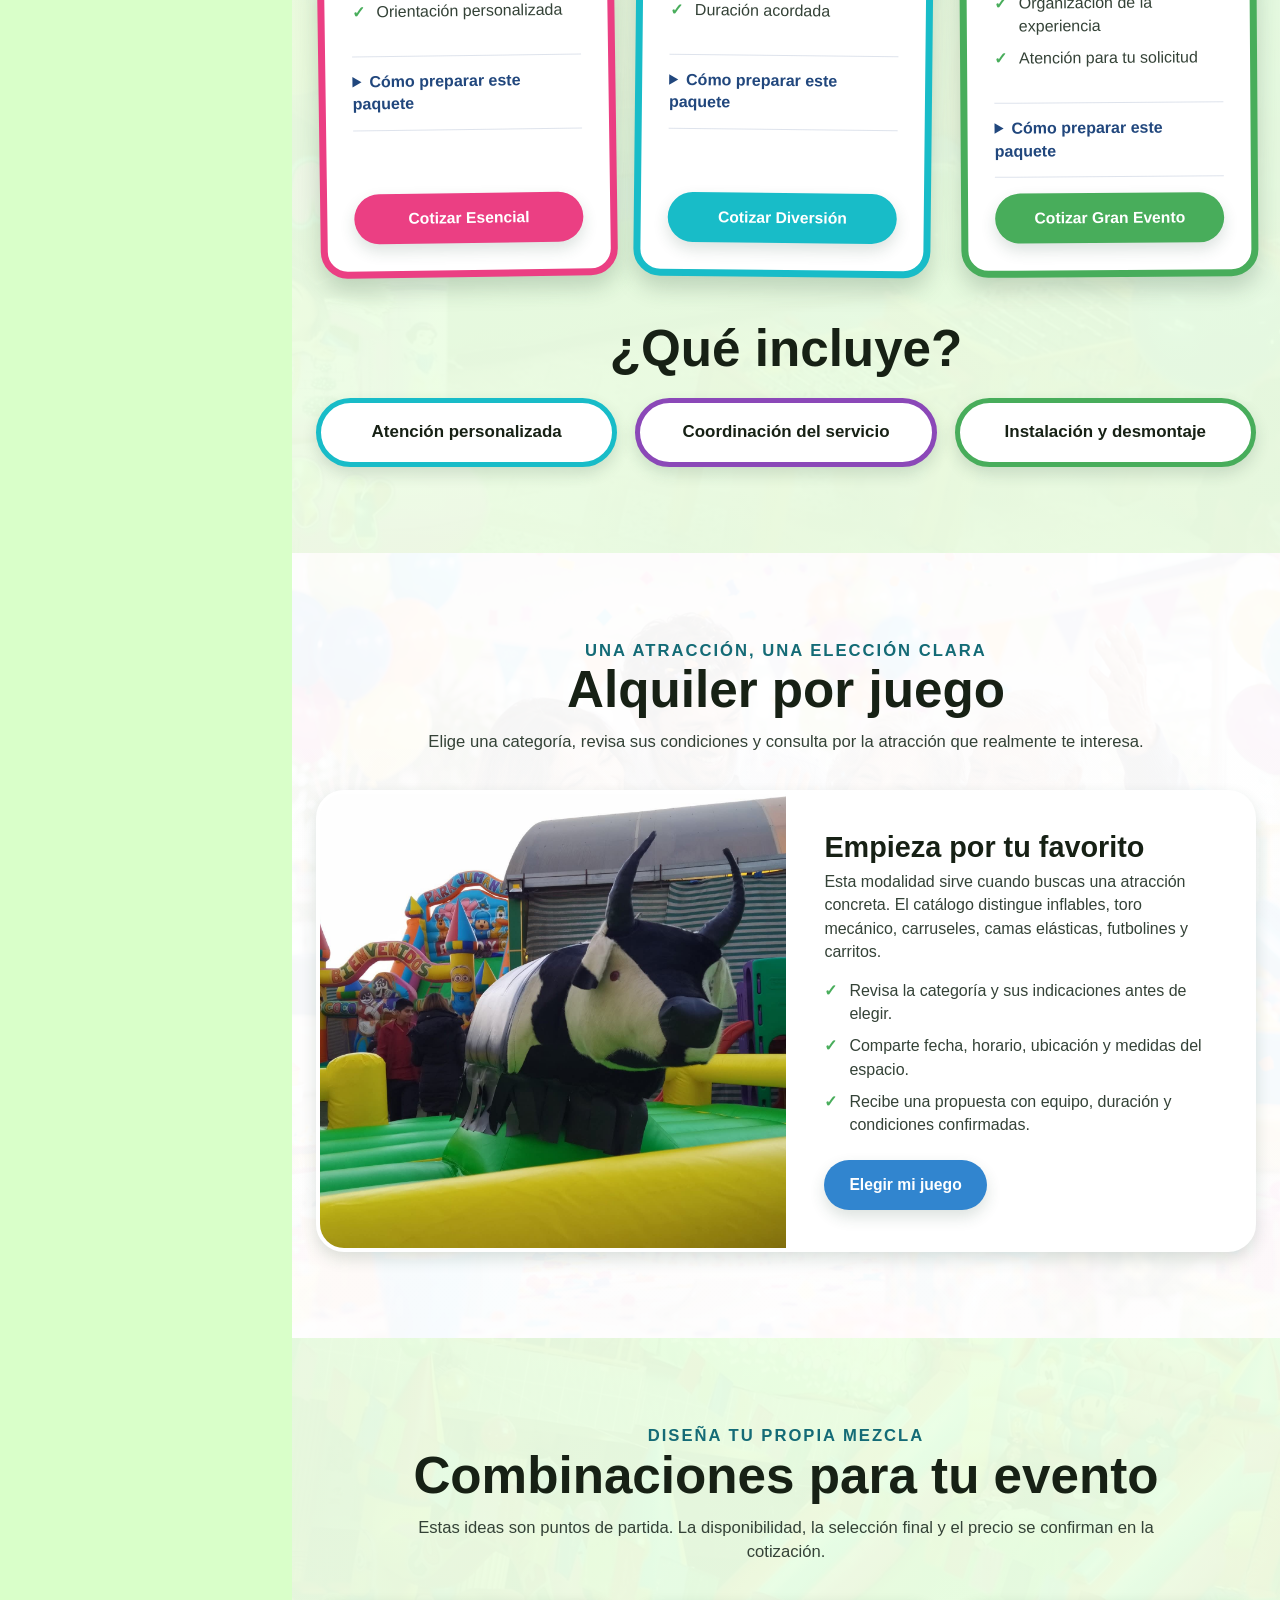
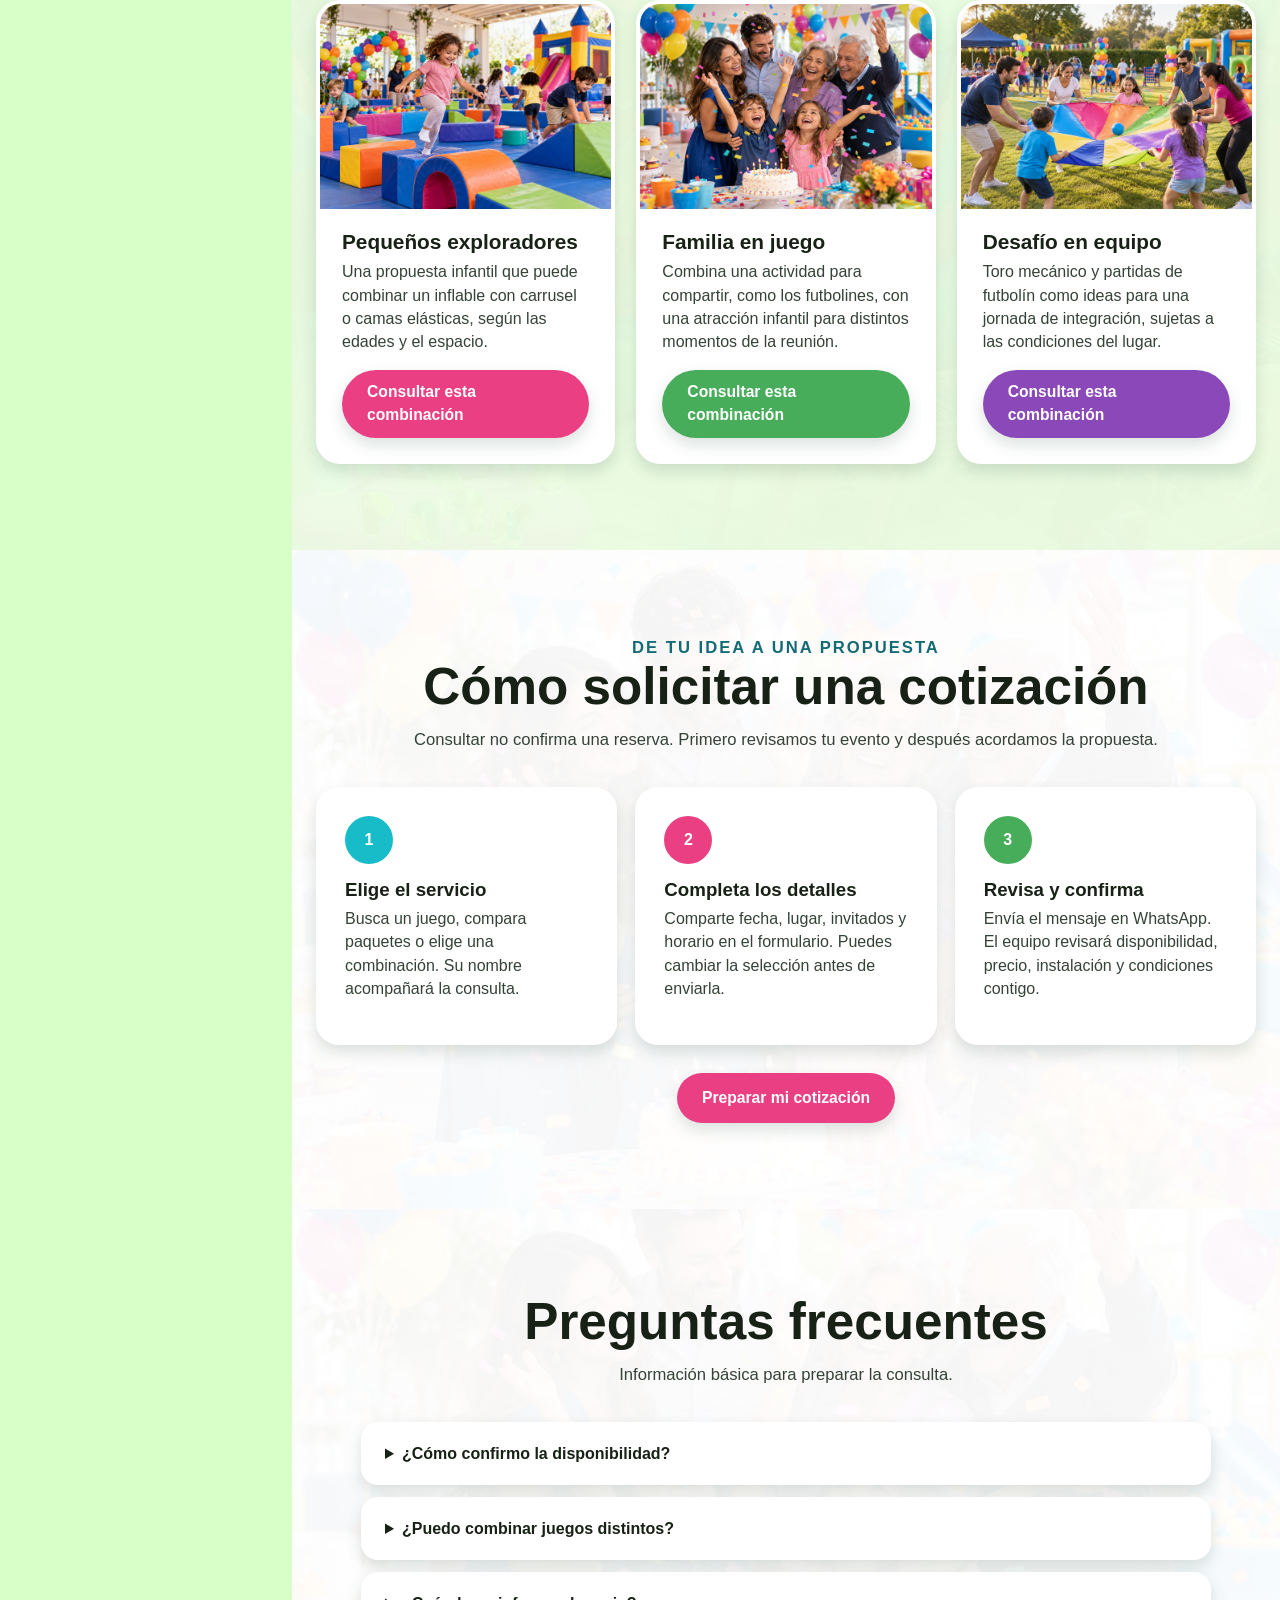
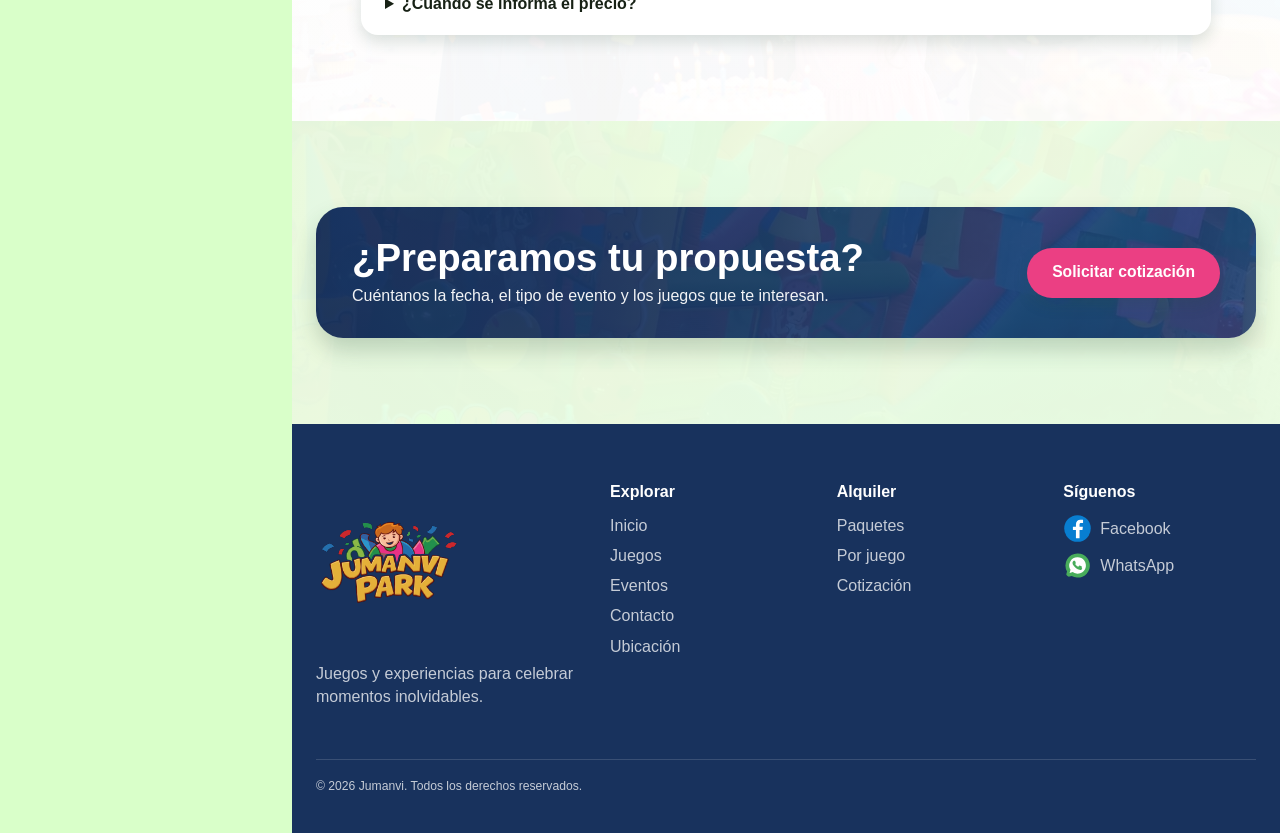
==== commit 94f0e648: "Add files via upload" ====
--- a/alquiler.html
+++ b/alquiler.html
@@ -1,206 +1,565 @@
 <!doctype html>
 <html lang="es">
-<head>
-  <meta charset="utf-8">
-  <meta name="viewport" content="width=device-width, initial-scale=1">
-  <meta name="description" content="Explora las modalidades y paquetes de alquiler de Jumanji Park para tu próximo evento.">
-  <title>Alquiler | Jumanji Park</title>
-  <link rel="icon" href="assets/images/brand/logo.svg" type="image/svg+xml">
-  <link rel="stylesheet" href="assets/css/estilos.css">
-</head>
-<body>
-  <!-- Permite llegar al contenido principal sin recorrer todo el menú -->
-  <a class="skip-link" href="#contenido">Saltar al contenido</a>
-
-  <!-- Mantiene la marca y las páginas principales en la barra lateral -->
-  <header class="site-header">
-    <a class="brand" href="index.html" aria-label="Ir al inicio de Jumanji Park">
-      <img src="assets/images/brand/logo.svg" alt="Jumanji Park" width="303" height="166">
+  <head>
+    <meta charset="utf-8">
+    <meta name="viewport" content="width=device-width, initial-scale=1">
+    <meta name="description" content="Explora las modalidades y paquetes de alquiler de Jumanvi para tu próximo evento.">
+    <title>
+      Alquiler | Jumanvi
+    </title>
+    <link rel="icon" href="assets/images/brand/logo.svg" type="image/svg+xml">
+    <link rel="stylesheet" href="assets/css/estilos.css">
+  </head>
+  <body class="page-alquiler">
+    <a class="skip-link" href="#contenido">
+      Saltar al contenido
     </a>
-
-    <!-- Convierte la barra lateral en un menú compacto en teléfonos -->
-    <div class="navigation">
-      <input class="menu-toggle" id="menu-toggle" type="checkbox">
-      <label class="menu-button" for="menu-toggle">Menú</label>
-      <div class="menu-panel">
-        <nav class="primary-nav" aria-label="Navegación principal">
-          <a href="index.html"><span class="menu-icon menu-icon--inicio"></span>Inicio</a>
-          <a href="juegos.html"><span class="menu-icon menu-icon--juegos"></span>Juegos</a>
-          <a href="eventos.html"><span class="menu-icon menu-icon--eventos"></span>Eventos</a>
-          <a href="alquiler.html" aria-current="page"><span class="menu-icon menu-icon--alquiler"></span>Alquiler</a>
-          <a href="contacto.html"><span class="menu-icon menu-icon--contacto"></span>Contacto</a>
-        </nav>
-        <div class="sidebar-photo"><span>Diversión para celebrar a lo grande.</span></div>
+    <header class="site-header">
+      <a class="brand" href="index.html" aria-label="Ir al inicio de Jumanvi">
+        <img src="assets/images/brand/logo.svg" alt="Jumanvi" width="303" height="166">
+      </a>
+      <div class="navigation">
+        <input class="menu-toggle" id="menu-toggle" type="checkbox" aria-label="Abrir o cerrar el menú" aria-controls="menu-panel">
+        <label class="menu-button" for="menu-toggle">
+          Menú
+        </label>
+        <div class="menu-panel" id="menu-panel">
+          <nav class="primary-nav" aria-label="Navegación principal">
+            <a href="index.html">
+              <span class="menu-icon menu-icon--inicio">
+              </span>
+              Inicio
+            </a>
+            <a href="juegos.html">
+              <span class="menu-icon menu-icon--juegos">
+              </span>
+              Juegos
+            </a>
+            <a href="eventos.html">
+              <span class="menu-icon menu-icon--eventos">
+              </span>
+              Eventos
+            </a>
+            <a href="alquiler.html" aria-current="page">
+              <span class="menu-icon menu-icon--alquiler">
+              </span>
+              Alquiler
+            </a>
+            <a href="contacto.html">
+              <span class="menu-icon menu-icon--contacto">
+              </span>
+              Contacto
+            </a>
+          </nav>
+        </div>
       </div>
+    </header>
+    <div class="floating-socials" aria-label="Redes sociales">
+      <a class="social-link" href="https://www.facebook.com/share/14ofRNHxwtY/" target="_blank" rel="noopener noreferrer" aria-label="Facebook">
+        <img src="assets/icons/facebook.svg" alt="" width="48" height="48">
+      </a>
+      <a class="social-link" href="https://wa.me/59173835908" target="_blank" rel="noopener noreferrer" aria-label="WhatsApp">
+        <img src="assets/icons/whatsapp.svg" alt="" width="48" height="48">
+      </a>
     </div>
-  </header>
-
-  <!-- Deja disponibles las cuatro redes solicitadas -->
-  <div class="floating-socials" aria-label="Redes sociales">
-    <a class="social-link" href="" aria-label="Facebook"><img src="assets/icons/facebook.svg" alt="" width="48" height="48"></a>
-    <a class="social-link" href="" aria-label="Instagram"><img src="assets/icons/instagram.svg" alt="" width="48" height="48"></a>
-    <a class="social-link" href="" aria-label="TikTok"><img src="assets/icons/tiktok.svg" alt="" width="48" height="48"></a>
-    <a class="social-link" href="" aria-label="WhatsApp"><img src="assets/icons/whatsapp.svg" alt="" width="48" height="48"></a>
-  </div>
-
-  <main class="site-main" id="contenido">
-    <!-- Presenta inmediatamente las cuatro rutas de alquiler -->
-    <section class="screen">
-      <div class="screen-inner">
-        <div class="screen-header">
-          <h1 class="screen-title">Alquiler</h1>
-          <p class="screen-subtitle screen-subtitle--pill">Elige la opción que mejor se adapte a tu evento.</p>
-        </div>
-
-        <div class="visual-grid rental-grid">
-          <a class="visual-card tone-pink" href="#paquetes">
-            <img src="assets/images/games/inflables/castillo-inflable.jpeg" alt="Castillo inflable de colores" width="1200" height="1600">
-            <span class="card-label">Paquetes de alquiler</span>
-          </a>
-          <a class="visual-card tone-blue" href="juegos.html">
-            <img src="assets/images/games/inflables/area-inflables-collage.jpeg" alt="Selección de atracciones disponibles" width="934" height="906">
-            <span class="card-label">Alquiler por juego</span>
-          </a>
-          <a class="visual-card tone-green" href="contacto.html#reserva">
-            <img src="assets/images/generated/eventos/celebraciones.png" alt="Celebración familiar con juegos" width="1456" height="1088">
-            <span class="card-label">Promociones</span>
-          </a>
-          <a class="visual-card tone-violet" href="contacto.html#reserva">
-            <img src="assets/images/games/carritos/carrusel-carritos.jpeg" alt="Carrusel infantil disponible para alquiler" width="1296" height="968">
-            <span class="card-label">Solicitar cotización</span>
-          </a>
+    <main class="site-main" id="contenido">
+      <section class="screen">
+        <div class="screen-inner">
+          <nav class="breadcrumbs" aria-label="Ubicación actual">
+            <a href="index.html">
+              Inicio
+            </a>
+            <span aria-hidden="true">
+              /
+            </span>
+            <span aria-current="page">
+              Alquiler
+            </span>
+          </nav>
+          <div class="screen-header">
+            <h1 class="screen-title">
+              Alquiler
+            </h1>
+            <p class="screen-subtitle screen-subtitle--pill">
+              Elige la opción que mejor se adapte a tu evento.
+            </p>
+          </div>
+          <div class="visual-grid rental-grid">
+            <a class="visual-card tone-pink" href="#paquetes">
+              <img src="assets/images/games/inflables/castillo-inflable.jpeg" alt="Castillo inflable de colores" width="1200" height="1600">
+              <span class="card-label">
+                Paquetes de alquiler
+              </span>
+            </a>
+            <a class="visual-card tone-blue" href="#por-juego">
+              <img src="assets/images/games/inflables/area-inflables-collage.jpeg" alt="Selección de atracciones disponibles" width="934" height="906">
+              <span class="card-label">
+                Alquiler por juego
+              </span>
+            </a>
+            <a class="visual-card tone-green" href="#combinaciones">
+              <img src="assets/images/generated/eventos/celebraciones.png" alt="Celebración familiar con juegos" width="1456" height="1088">
+              <span class="card-label">
+                Combinaciones
+              </span>
+            </a>
+            <a class="visual-card tone-violet" href="#cotizacion">
+              <img src="assets/images/games/carritos/carrusel-carritos.jpeg" alt="Carrusel infantil disponible para alquiler" width="1296" height="968">
+              <span class="card-label">
+                Cómo cotizar
+              </span>
+            </a>
+          </div>
+          <nav class="section-nav" aria-label="Explorar alquiler">
+            <a href="#paquetes">
+              Paquetes
+              <span aria-hidden="true">
+                →
+              </span>
+            </a>
+            <a href="#por-juego">
+              Por juego
+              <span aria-hidden="true">
+                →
+              </span>
+            </a>
+            <a href="#combinaciones">
+              Combinaciones
+              <span aria-hidden="true">
+                →
+              </span>
+            </a>
+            <a href="#cotizacion">
+              Cómo cotizar
+              <span aria-hidden="true">
+                →
+              </span>
+            </a>
+          </nav>
+        </div>
+      </section>
+      <section class="content-section" id="paquetes" aria-labelledby="titulo-paquetes">
+        <div class="container">
+          <div class="section-heading">
+            <h2 id="titulo-paquetes">
+              Paquetes de alquiler
+            </h2>
+            <p>
+              Una base sencilla para organizar la diversión. La selección final se confirma según la fecha, el espacio y la disponibilidad.
+            </p>
+          </div>
+          <div class="package-grid">
+            <article class="package-card" id="paquete-esencial">
+              <img class="package-photo" src="assets/images/games/inflables/castillo-inflable.jpeg" alt="Castillo inflable para una celebración infantil" width="800" height="600" loading="lazy">
+              <span class="tag">
+                Punto de partida
+              </span>
+              <h3>
+                Paquete Esencial
+              </h3>
+              <p>
+                Una opción compacta para reuniones y celebraciones pequeñas.
+              </p>
+              <ul class="check-list">
+                <li>
+                  Selección principal de juegos
+                </li>
+                <li>
+                  Duración acordada
+                </li>
+                <li>
+                  Orientación personalizada
+                </li>
+              </ul>
+              <details class="card-details">
+                <summary>
+                  Cómo preparar este paquete
+                </summary>
+                <p>
+                  Comienza eligiendo una atracción principal. Comparte las edades y las medidas del lugar para valorar qué equipo se adapta mejor.
+                </p>
+              </details>
+              <a class="button" href="contacto.html?interes=paquete-esencial#formulario">
+                Cotizar Esencial
+              </a>
+            </article>
+            <article class="package-card" id="paquete-diversion">
+              <img class="package-photo" src="assets/images/generated/eventos/infantiles.png" alt="Celebración infantil con diferentes actividades" width="800" height="600" loading="lazy">
+              <span class="tag">
+                Más variedad
+              </span>
+              <h3>
+                Paquete Diversión
+              </h3>
+              <p>
+                Una combinación equilibrada para mantener el evento en movimiento.
+              </p>
+              <ul class="check-list">
+                <li>
+                  Juegos de distintas categorías
+                </li>
+                <li>
+                  Propuesta según las edades
+                </li>
+                <li>
+                  Duración acordada
+                </li>
+              </ul>
+              <details class="card-details">
+                <summary>
+                  Cómo preparar este paquete
+                </summary>
+                <p>
+                  Reúne juegos activos y opciones para compartir. La combinación final, el horario y el número de equipos se definen en la propuesta.
+                </p>
+              </details>
+              <a class="button" href="contacto.html?interes=paquete-diversion#formulario">
+                Cotizar Diversión
+              </a>
+            </article>
+            <article class="package-card" id="paquete-gran-evento">
+              <img class="package-photo" src="assets/images/generated/eventos/empresariales.png" alt="Familias compartiendo una jornada de integración" width="800" height="600" loading="lazy">
+              <span class="tag">
+                Experiencia amplia
+              </span>
+              <h3>
+                Paquete Gran Evento
+              </h3>
+              <p>
+                Una propuesta completa para jornadas con más invitados y actividades.
+              </p>
+              <ul class="check-list">
+                <li>
+                  Selección amplia de atracciones
+                </li>
+                <li>
+                  Organización de la experiencia
+                </li>
+                <li>
+                  Atención para tu solicitud
+                </li>
+              </ul>
+              <details class="card-details">
+                <summary>
+                  Cómo preparar este paquete
+                </summary>
+                <p>
+                  Plantea varias zonas de actividad para una jornada amplia. Indica el aforo, los turnos y el espacio para revisar la organización.
+                </p>
+              </details>
+              <a class="button" href="contacto.html?interes=paquete-gran-evento#formulario">
+                Cotizar Gran Evento
+              </a>
+            </article>
+          </div>
+          <h2 class="included-title">
+            ¿Qué incluye?
+          </h2>
+          <div class="included-grid">
+            <div class="included-item">
+              Atención personalizada
+            </div>
+            <div class="included-item">
+              Coordinación del servicio
+            </div>
+            <div class="included-item">
+              Instalación y desmontaje
+            </div>
+          </div>
+        </div>
+      </section>
+      <section class="content-section content-section--white" id="por-juego" aria-labelledby="titulo-por-juego">
+        <div class="container">
+          <div class="section-heading">
+            <p class="eyebrow">
+              Una atracción, una elección clara
+            </p>
+            <h2 id="titulo-por-juego">
+              Alquiler por juego
+            </h2>
+            <p>
+              Elige una categoría, revisa sus condiciones y consulta por la atracción que realmente te interesa.
+            </p>
+          </div>
+          <div class="feature-panel">
+            <img src="assets/images/games/toro-mecanico/toro-mecanico.jpeg" alt="Toro mecánico con su zona inflable de protección" width="2048" height="1536" loading="lazy">
+            <div class="feature-panel__body">
+              <h3>
+                Empieza por tu favorito
+              </h3>
+              <p>
+                Esta modalidad sirve cuando buscas una atracción concreta. El catálogo distingue inflables, toro mecánico, carruseles, camas elásticas, futbolines y carritos.
+              </p>
+              <ul class="check-list">
+                <li>
+                  Revisa la categoría y sus indicaciones antes de elegir.
+                </li>
+                <li>
+                  Comparte fecha, horario, ubicación y medidas del espacio.
+                </li>
+                <li>
+                  Recibe una propuesta con equipo, duración y condiciones confirmadas.
+                </li>
+              </ul>
+              <a class="button button--blue" href="juegos.html#titulo-catalogo">
+                Elegir mi juego
+              </a>
+            </div>
+          </div>
+        </div>
+      </section>
+      <section class="content-section" id="combinaciones" aria-labelledby="titulo-combinaciones">
+        <div class="container">
+          <div class="section-heading">
+            <p class="eyebrow">
+              Diseña tu propia mezcla
+            </p>
+            <h2 id="titulo-combinaciones">
+              Combinaciones para tu evento
+            </h2>
+            <p>
+              Estas ideas son puntos de partida. La disponibilidad, la selección final y el precio se confirman en la cotización.
+            </p>
+          </div>
+          <div class="detail-grid">
+            <article class="detail-card" id="combinacion-infantil">
+              <img src="assets/images/generated/eventos/infantiles.png" alt="Niños disfrutando una celebración con juegos" width="1456" height="1088" loading="lazy">
+              <div class="detail-card__body">
+                <h3>
+                  Pequeños exploradores
+                </h3>
+                <p>
+                  Una propuesta infantil que puede combinar un inflable con carrusel o camas elásticas, según las edades y el espacio.
+                </p>
+                <a class="button" href="contacto.html?interes=combinacion-infantil&amp;evento=Evento%20infantil#formulario">
+                  Consultar esta combinación
+                </a>
+              </div>
+            </article>
+            <article class="detail-card" id="combinacion-familiar">
+              <img src="assets/images/generated/eventos/celebraciones.png" alt="Familia reunida durante una celebración" width="1456" height="1088" loading="lazy">
+              <div class="detail-card__body">
+                <h3>
+                  Familia en juego
+                </h3>
+                <p>
+                  Combina una actividad para compartir, como los futbolines, con una atracción infantil para distintos momentos de la reunión.
+                </p>
+                <a class="button button--green" href="contacto.html?interes=combinacion-familiar&amp;evento=Fiesta%20o%20celebraci%C3%B3n#formulario">
+                  Consultar esta combinación
+                </a>
+              </div>
+            </article>
+            <article class="detail-card" id="combinacion-equipos">
+              <img src="assets/images/generated/eventos/empresariales.png" alt="Jornada recreativa compartida por colaboradores y familias" width="1456" height="1088" loading="lazy">
+              <div class="detail-card__body">
+                <h3>
+                  Desafío en equipo
+                </h3>
+                <p>
+                  Toro mecánico y partidas de futbolín como ideas para una jornada de integración, sujetas a las condiciones del lugar.
+                </p>
+                <a class="button button--violet" href="contacto.html?interes=combinacion-equipos&amp;evento=Evento%20empresarial#formulario">
+                  Consultar esta combinación
+                </a>
+              </div>
+            </article>
+          </div>
+        </div>
+      </section>
+      <section class="content-section content-section--white" id="cotizacion" aria-labelledby="titulo-cotizacion">
+        <div class="container">
+          <div class="section-heading">
+            <p class="eyebrow">
+              De tu idea a una propuesta
+            </p>
+            <h2 id="titulo-cotizacion">
+              Cómo solicitar una cotización
+            </h2>
+            <p>
+              Consultar no confirma una reserva. Primero revisamos tu evento y después acordamos la propuesta.
+            </p>
+          </div>
+          <div class="steps">
+            <article class="step">
+              <span class="step-number">
+                1
+              </span>
+              <h3>
+                Elige el servicio
+              </h3>
+              <p>
+                Busca un juego, compara paquetes o elige una combinación. Su nombre acompañará la consulta.
+              </p>
+            </article>
+            <article class="step">
+              <span class="step-number">
+                2
+              </span>
+              <h3>
+                Completa los detalles
+              </h3>
+              <p>
+                Comparte fecha, lugar, invitados y horario en el formulario. Puedes cambiar la selección antes de enviarla.
+              </p>
+            </article>
+            <article class="step">
+              <span class="step-number">
+                3
+              </span>
+              <h3>
+                Revisa y confirma
+              </h3>
+              <p>
+                Envía el mensaje en WhatsApp. El equipo revisará disponibilidad, precio, instalación y condiciones contigo.
+              </p>
+            </article>          </div>
+          <div class="section-actions">
+            <a class="button" href="contacto.html?interes=cotizacion-general#formulario">
+              Preparar mi cotización
+            </a>
+          </div>
+        </div>
+      </section>
+      <section class="content-section content-section--white" aria-labelledby="titulo-preguntas">
+        <div class="container">
+          <div class="section-heading">
+            <h2 id="titulo-preguntas">
+              Preguntas frecuentes
+            </h2>
+            <p>
+              Información básica para preparar la consulta.
+            </p>
+          </div>
+          <div class="faq-list">
+            <details>
+              <summary>
+                ¿Cómo confirmo la disponibilidad?
+              </summary>
+              <p>
+                Envía la fecha, el lugar y el tipo de evento para revisar las opciones disponibles.
+              </p>
+            </details>
+            <details>
+              <summary>
+                ¿Puedo combinar juegos distintos?
+              </summary>
+              <p>
+                Sí. Puedes indicar todas las atracciones que te interesen para preparar una propuesta adecuada.
+              </p>
+            </details>
+            <details>
+              <summary>
+                ¿Cuándo se informa el precio?
+              </summary>
+              <p>
+                El valor se confirma en la cotización después de revisar los detalles del evento.
+              </p>
+            </details>
+          </div>
+        </div>
+      </section>
+      <section class="content-section">
+        <div class="container">
+          <div class="cta-panel">
+            <div>
+              <h2>
+                ¿Preparamos tu propuesta?
+              </h2>
+              <p>
+                Cuéntanos la fecha, el tipo de evento y los juegos que te interesan.
+              </p>
+            </div>
+            <a class="button" href="contacto.html#formulario">
+              Solicitar cotización
+            </a>
+          </div>
+        </div>
+      </section>
+    </main>
+    <footer class="site-footer">
+      <div class="container footer-grid">
+        <div class="footer-brand">
+          <img src="assets/images/brand/logo.svg" alt="Jumanvi" width="303" height="166">
+          <p>
+            Juegos y experiencias para celebrar momentos inolvidables.
+          </p>
+        </div>
+        <div>
+          <h2>
+            Explorar
+          </h2>
+          <ul class="footer-links">
+            <li>
+              <a href="index.html">
+                Inicio
+              </a>
+            </li>
+            <li>
+              <a href="juegos.html">
+                Juegos
+              </a>
+            </li>
+            <li>
+              <a href="eventos.html">
+                Eventos
+              </a>
+            </li>
+            <li>
+              <a href="contacto.html">
+                Contacto
+              </a>
+            </li>
+            <li>
+              <a href="contacto.html#ubicacion">
+                Ubicación
+              </a>
+            </li>
+          </ul>
+        </div>
+        <div>
+          <h2>
+            Alquiler
+          </h2>
+          <ul class="footer-links">
+            <li>
+              <a href="#paquetes">
+                Paquetes
+              </a>
+            </li>
+            <li>
+              <a href="#por-juego">
+                Por juego
+              </a>
+            </li>
+            <li>
+              <a href="#cotizacion">
+                Cotización
+              </a>
+            </li>
+          </ul>
+        </div>
+        <div>
+          <h2>
+            Síguenos
+          </h2>
+          <div class="footer-socials">
+            <a href="https://www.facebook.com/share/14ofRNHxwtY/" target="_blank" rel="noopener noreferrer">
+              <img src="assets/icons/facebook.svg" alt="" width="48" height="48">
+              Facebook
+            </a>
+            <a href="https://wa.me/59173835908" target="_blank" rel="noopener noreferrer">
+              <img src="assets/icons/whatsapp.svg" alt="" width="48" height="48">
+              WhatsApp
+            </a>
+          </div>
         </div>
       </div>
-    </section>
-
-    <!-- Muestra los paquetes con el orden visual del esquema de Gemini -->
-    <section class="content-section" id="paquetes" aria-labelledby="titulo-paquetes">
-      <div class="container">
-        <div class="section-heading">
-          <h2 id="titulo-paquetes">Paquetes de alquiler</h2>
-          <p>Una base sencilla para organizar la diversión. La selección final se confirma según la fecha, el espacio y la disponibilidad.</p>
-        </div>
-
-        <div class="package-grid">
-          <article class="package-card">
-            <span class="tag">Punto de partida</span>
-            <h3>Paquete Esencial</h3>
-            <p>Una opción compacta para reuniones y celebraciones pequeñas.</p>
-            <ul class="check-list">
-              <li>Selección principal de juegos</li>
-              <li>Duración acordada</li>
-              <li>Orientación personalizada</li>
-            </ul>
-            <a class="button" href="contacto.html#reserva">Seleccionar</a>
-          </article>
-
-          <article class="package-card">
-            <span class="tag">Más variedad</span>
-            <h3>Paquete Diversión</h3>
-            <p>Una combinación equilibrada para mantener el evento en movimiento.</p>
-            <ul class="check-list">
-              <li>Juegos de distintas categorías</li>
-              <li>Propuesta según las edades</li>
-              <li>Duración acordada</li>
-            </ul>
-            <a class="button" href="contacto.html#reserva">Seleccionar</a>
-          </article>
-
-          <article class="package-card">
-            <span class="tag">Experiencia amplia</span>
-            <h3>Paquete Gran Evento</h3>
-            <p>Una propuesta completa para jornadas con más invitados y actividades.</p>
-            <ul class="check-list">
-              <li>Selección amplia de atracciones</li>
-              <li>Organización de la experiencia</li>
-              <li>Atención para tu solicitud</li>
-            </ul>
-            <a class="button" href="contacto.html#reserva">Seleccionar</a>
-          </article>
-        </div>
-
-        <h2 class="included-title">¿Qué incluye?</h2>
-        <div class="included-grid">
-          <div class="included-item">Atención personalizada</div>
-          <div class="included-item">Coordinación del servicio</div>
-          <div class="included-item">Instalación y desmontaje</div>
-        </div>
+      <div class="container footer-bottom">
+        <p>
+          © 2026 Jumanvi. Todos los derechos reservados.
+        </p>
       </div>
-    </section>
-
-    <!-- Aclara las dudas principales antes de enviar una solicitud -->
-    <section class="content-section content-section--white" aria-labelledby="titulo-preguntas">
-      <div class="container">
-        <div class="section-heading">
-          <h2 id="titulo-preguntas">Preguntas frecuentes</h2>
-          <p>Información básica para preparar la consulta.</p>
-        </div>
-        <div class="faq-list">
-          <details>
-            <summary>¿Cómo confirmo la disponibilidad?</summary>
-            <p>Envía la fecha, el lugar y el tipo de evento para revisar las opciones disponibles.</p>
-          </details>
-          <details>
-            <summary>¿Puedo combinar juegos distintos?</summary>
-            <p>Sí. Puedes indicar todas las atracciones que te interesen para preparar una propuesta adecuada.</p>
-          </details>
-          <details>
-            <summary>¿Cuándo se informa el precio?</summary>
-            <p>El valor se confirma en la cotización después de revisar los detalles del evento.</p>
-          </details>
-        </div>
-      </div>
-    </section>
-
-    <!-- Invita a continuar con la solicitud de reserva -->
-    <section class="content-section">
-      <div class="container">
-        <div class="cta-panel">
-          <div>
-            <h2>¿Preparamos tu propuesta?</h2>
-            <p>Cuéntanos la fecha, el tipo de evento y los juegos que te interesan.</p>
-          </div>
-          <a class="button" href="contacto.html#reserva">Solicitar cotización</a>
-        </div>
-      </div>
-    </section>
-  </main>
-
-  <!-- Reúne accesos útiles y redes al final de la página -->
-  <footer class="site-footer">
-    <div class="container footer-grid">
-      <div class="footer-brand">
-        <img src="assets/images/brand/logo.svg" alt="Jumanji Park" width="303" height="166">
-        <p>Juegos y experiencias para celebrar momentos inolvidables.</p>
-      </div>
-      <div>
-        <h2>Explorar</h2>
-        <ul class="footer-links">
-          <li><a href="index.html">Inicio</a></li>
-          <li><a href="juegos.html">Juegos</a></li>
-          <li><a href="eventos.html">Eventos</a></li>
-          <li><a href="contacto.html">Contacto</a></li>
-        </ul>
-      </div>
-      <div>
-        <h2>Alquiler</h2>
-        <ul class="footer-links">
-          <li><a href="#paquetes">Paquetes</a></li>
-          <li><a href="juegos.html">Por juego</a></li>
-          <li><a href="contacto.html#reserva">Cotización</a></li>
-        </ul>
-      </div>
-      <div>
-        <h2>Síguenos</h2>
-        <div class="footer-socials">
-          <a href=""><img src="assets/icons/facebook.svg" alt="" width="48" height="48">Facebook</a>
-          <a href=""><img src="assets/icons/instagram.svg" alt="" width="48" height="48">Instagram</a>
-          <a href=""><img src="assets/icons/tiktok.svg" alt="" width="48" height="48">TikTok</a>
-          <a href=""><img src="assets/icons/whatsapp.svg" alt="" width="48" height="48">WhatsApp</a>
-        </div>
-      </div>
-    </div>
-    <div class="container footer-bottom"><p>© 2026 Jumanji Park. Todos los derechos reservados.</p></div>
-  </footer>
-</body>
+    </footer>
+  </body>
 </html>
--- a/assets/css/estilos.css
+++ b/assets/css/estilos.css
@@ -1,5 +1,5 @@
-/* Reúne los colores y medidas que se repiten en todo el sitio */
 :root {
+
   --turquesa: #18bcc8;
   --turquesa-oscuro: #119eb4;
   --verde-fondo: #d9ffc9;
@@ -14,25 +14,24 @@
   --negro: #172115;
   --texto: #344237;
   --blanco: #ffffff;
+
   --barra: 292px;
+
   --sombra: 0 12px 22px rgba(39, 77, 53, 0.22);
   --sombra-suave: 0 7px 15px rgba(39, 77, 53, 0.16);
 }
 
-/* Evita que los espacios cambien el ancho previsto de cada elemento */
 *,
 *::before,
 *::after {
   box-sizing: border-box;
 }
 
-/* Hace suaves los saltos entre secciones de la misma página */
 html {
   scroll-behavior: smooth;
   scroll-padding-top: 22px;
 }
 
-/* Define la apariencia general de todas las páginas */
 body {
   margin: 0;
   min-width: 320px;
@@ -87,7 +86,6 @@
   margin-bottom: 8px;
 }
 
-/* Permite llegar al contenido principal usando el teclado */
 .skip-link {
   position: fixed;
   top: 10px;
@@ -104,14 +102,13 @@
   transform: translateY(0);
 }
 
-/* Mantiene el contenido centrado y con un ancho cómodo */
 .container {
   width: min(1120px, calc(100% - 48px));
   margin-inline: auto;
 }
 
-/* Forma la barra lateral turquesa de los diseños de referencia */
 .site-header {
+
   position: fixed;
   inset: 0 auto 0 0;
   z-index: 100;
@@ -119,6 +116,7 @@
   min-height: 100vh;
   overflow: hidden;
   color: var(--blanco);
+
   background:
     linear-gradient(180deg, rgba(255, 255, 255, 0.1), transparent 26%),
     linear-gradient(180deg, var(--turquesa) 0%, var(--turquesa-oscuro) 100%);
@@ -126,7 +124,6 @@
   box-shadow: 8px 0 22px rgba(22, 91, 102, 0.17);
 }
 
-/* Presenta el logo en la parte superior de la barra */
 .brand {
   display: grid;
   height: 194px;
@@ -141,7 +138,6 @@
   filter: drop-shadow(0 6px 7px rgba(25, 72, 78, 0.2));
 }
 
-/* Mantiene el menú abierto en escritorio */
 .menu-toggle,
 .menu-button {
   display: none;
@@ -153,7 +149,6 @@
   flex-direction: column;
 }
 
-/* Ordena las páginas como botones grandes y fáciles de reconocer */
 .primary-nav {
   display: grid;
   gap: 2px;
@@ -161,6 +156,7 @@
 }
 
 .primary-nav a {
+
   display: flex;
   min-height: 53px;
   align-items: center;
@@ -170,6 +166,7 @@
   color: var(--blanco);
   font-size: 1.14rem;
   font-weight: 900;
+
   transition: color 160ms ease, background 160ms ease, transform 160ms ease;
 }
 
@@ -182,7 +179,6 @@
   transform: translateX(5px);
 }
 
-/* Muestra el símbolo correspondiente junto a cada página */
 .menu-icon {
   width: 30px;
   height: 30px;
@@ -212,41 +208,6 @@
   --icon: url("../icons/contacto.svg");
 }
 
-/* Completa la parte inferior de la barra con una fotografía oscura */
-.sidebar-photo {
-  position: relative;
-  min-height: 205px;
-  margin: auto 22px 22px;
-  overflow: hidden;
-  border-radius: 25px;
-  background:
-    linear-gradient(rgba(25, 57, 111, 0.9), rgba(25, 57, 111, 0.92)),
-    url("../images/home/vista-general-parque.jpeg") center / cover;
-  box-shadow: inset 0 0 0 1px rgba(255, 255, 255, 0.08);
-}
-
-.sidebar-photo::before {
-  content: "✦";
-  position: absolute;
-  top: 50%;
-  left: 50%;
-  color: rgba(255, 255, 255, 0.07);
-  font-size: 8rem;
-  transform: translate(-50%, -50%);
-}
-
-.sidebar-photo span {
-  position: absolute;
-  right: 18px;
-  bottom: 16px;
-  left: 18px;
-  color: rgba(255, 255, 255, 0.73);
-  font-size: 0.76rem;
-  font-weight: 700;
-  text-align: center;
-}
-
-/* Deja las redes visibles en la esquina superior derecha */
 .floating-socials {
   position: fixed;
   top: 25px;
@@ -278,13 +239,12 @@
   height: 100%;
 }
 
-/* Deja libre la zona ocupada por la barra lateral */
 .site-main,
+
 .site-footer {
   margin-left: var(--barra);
 }
 
-/* Crea el panel principal verde de cada página */
 .screen {
   position: relative;
   display: flex;
@@ -292,10 +252,7 @@
   align-items: center;
   overflow: hidden;
   padding: 90px 5vw 58px;
-  background:
-    linear-gradient(138deg, transparent 0 76%, rgba(255, 255, 255, 0.53) 76.2% 100%),
-    radial-gradient(circle at 82% 22%, rgba(255, 255, 255, 0.2), transparent 25%),
-    var(--verde-fondo);
+  background: var(--verde-fondo);
 }
 
 .screen::after {
@@ -347,7 +304,6 @@
   box-shadow: var(--sombra-suave);
 }
 
-/* Imita la portada central del diseño de inicio */
 .home-screen .screen-inner {
   max-width: 900px;
   text-align: center;
@@ -384,7 +340,98 @@
   color: var(--blanco);
 }
 
-/* Da a las llamadas principales la forma rosada del diseño */
+.home-title {
+  display: inline-grid;
+  justify-items: center;
+  width: auto;
+  transform: rotate(-1deg);
+}
+
+.home-title__top,
+
+.home-title__line {
+  display: flex;
+  align-items: center;
+  justify-content: center;
+}
+
+.home-title__top {
+  position: relative;
+  z-index: 2;
+  color: var(--azul-oscuro);
+  line-height: 0.96;
+  text-shadow: 0 5px 0 rgba(24, 50, 93, 0.12);
+}
+
+.home-title__line {
+  margin-top: -0.04em;
+  color: var(--blanco);
+  font-size: 0.72em;
+  line-height: 1;
+}
+
+.home-title__sin,
+
+.home-title__limits {
+  padding: 0.08em 0.22em 0.14em;
+  box-shadow: 0 6px 0 rgba(40, 72, 47, 0.1);
+}
+
+.home-title__sin {
+  border-radius: 16px 4px 4px 16px;
+  background: var(--amarillo);
+  transform: rotate(1deg);
+}
+
+.home-title__limits {
+  margin-left: -0.05em;
+  border-radius: 4px 18px 18px 4px;
+  background: var(--rosa);
+  transform: rotate(-1deg);
+}
+
+.home-screen .home-tagline {
+  display: table;
+  margin: -0.2em auto 31px;
+  padding: 7px 26px 9px;
+  border-radius: 9px 9px 22px 22px;
+  color: var(--azul-oscuro);
+  background: var(--turquesa);
+  box-shadow: 0 6px 0 rgba(40, 72, 47, 0.1);
+  transform: rotate(-3deg);
+}
+
+.home-reserve-button {
+  width: min(430px, 100%);
+  min-height: 67px;
+  justify-content: space-between;
+  margin-inline: auto;
+  padding: 10px 20px;
+  font-size: 1.12rem;
+}
+
+.home-reserve-button__calendar {
+  width: 42px;
+  height: 42px;
+  flex: 0 0 42px;
+  fill: none;
+  stroke: currentColor;
+  stroke-linecap: round;
+  stroke-linejoin: round;
+  stroke-width: 3;
+}
+
+.home-reserve-button__calendar path:nth-child(2) {
+  fill: currentColor;
+  stroke: none;
+}
+
+.home-reserve-button__arrow {
+  font-size: 2rem;
+  font-weight: 400;
+  line-height: 1;
+}
+
 .button {
   display: inline-flex;
   min-height: 50px;
@@ -427,7 +474,6 @@
   line-height: 0;
 }
 
-/* Ordena las tarjetas visuales como en los paneles de Gemini */
 .visual-grid {
   display: grid;
   gap: 18px;
@@ -467,6 +513,7 @@
 }
 
 .visual-card {
+
   --tone: var(--turquesa);
   display: flex;
   min-width: 0;
@@ -562,7 +609,6 @@
   --tone: var(--turquesa);
 }
 
-/* Separa la información ampliada del panel principal */
 .content-section {
   padding: 86px 0;
   background: var(--verde-fondo-claro);
@@ -583,8 +629,8 @@
   font-size: 1.04rem;
 }
 
-/* Amplía cada opción con una tarjeta clara y una fotografía */
 .detail-grid {
+
   display: grid;
   grid-template-columns: repeat(3, 1fr);
   gap: 21px;
@@ -599,6 +645,7 @@
 }
 
 .detail-card img {
+
   width: 100%;
   height: 205px;
   object-fit: cover;
@@ -617,7 +664,6 @@
   margin-bottom: 17px;
 }
 
-/* Presenta los pasos en tarjetas numeradas */
 .steps {
   display: grid;
   grid-template-columns: repeat(3, 1fr);
@@ -655,7 +701,6 @@
   background: var(--verde);
 }
 
-/* Organiza los paquetes igual que las tarjetas de la referencia */
 .package-grid {
   display: grid;
   grid-template-columns: repeat(3, 1fr);
@@ -757,7 +802,6 @@
   border-color: var(--verde);
 }
 
-/* Mantiene las preguntas cerradas hasta que se quieran consultar */
 .faq-list {
   display: grid;
   max-width: 850px;
@@ -783,8 +827,8 @@
   padding: 0 21px 19px;
 }
 
-/* Reproduce el reparto entre accesos rápidos y formulario */
 .contact-layout {
+
   display: grid;
   grid-template-columns: minmax(270px, 0.78fr) minmax(380px, 1.22fr);
   align-items: stretch;
@@ -793,46 +837,49 @@
 
 .contact-options {
   display: grid;
-  gap: 14px;
-}
-
-.contact-option {
-  --tone: var(--turquesa);
+  align-self: start;
+  gap: 8px;
+  padding-block: 12px;
+}
+
+.contact-channel {
+  display: flex;
+  min-height: 72px;
+  align-items: center;
+  gap: 12px;
+  padding: 12px 0;
+  border-bottom: 1px solid rgba(33, 71, 125, 0.18);
+  color: var(--azul-oscuro);
+  transition: transform 180ms ease, color 180ms ease;
+}
+
+.contact-channel img {
+  width: 44px;
+  height: 44px;
+  flex: 0 0 44px;
+}
+
+.contact-channel__content {
   display: grid;
-  min-height: 132px;
-  place-items: center;
-  padding: 17px;
-  border: 7px solid var(--tone);
-  border-radius: 25px;
-  background: var(--blanco);
-  box-shadow: var(--sombra);
-  text-align: center;
-}
-
-.contact-option:nth-child(2) {
-  --tone: var(--rosa);
-}
-
-.contact-option:nth-child(3) {
-  --tone: var(--violeta);
-}
-
-.contact-option h2 {
-  margin-bottom: 2px;
-  font-size: 1.6rem;
-}
-
-.contact-option p {
-  margin-bottom: 10px;
-}
-
-.contact-option .button {
-  min-height: 41px;
-  padding: 7px 22px;
-  background: var(--azul);
-}
-
-/* Da al formulario el marco verde y los campos del diseño */
+  min-width: 0;
+  flex: 1;
+  gap: 3px;
+}
+
+.contact-channel__content strong {
+  font-size: 1.15rem;
+}
+
+.contact-channel__content > span {
+  font-size: 0.88rem;
+  line-height: 1.45;
+}
+
+.contact-channel__arrow {
+  font-size: 1.25rem;
+  transition: transform 180ms ease;
+}
+
 .form-card {
   padding: 27px;
   border: 7px solid var(--verde);
@@ -848,6 +895,7 @@
 }
 
 .form-grid {
+
   display: grid;
   grid-template-columns: repeat(2, 1fr);
   gap: 13px;
@@ -882,6 +930,7 @@
 }
 
 .field textarea {
+
   min-height: 105px;
   resize: vertical;
 }
@@ -904,7 +953,6 @@
   text-align: center;
 }
 
-/* Cierra el contenido con una invitación clara */
 .cta-panel {
   display: flex;
   align-items: center;
@@ -928,7 +976,6 @@
   color: rgba(255, 255, 255, 0.75);
 }
 
-/* Organiza el pie sin competir con el panel principal */
 .site-footer {
   padding: 60px 0 25px;
   color: rgba(255, 255, 255, 0.75);
@@ -991,8 +1038,8 @@
   font-size: 0.76rem;
 }
 
-/* Ajusta el panel cuando el escritorio es más estrecho */
 @media (max-width: 1180px) {
+
   :root {
     --barra: 246px;
   }
@@ -1020,11 +1067,6 @@
     font-size: 1rem;
   }
 
-  .sidebar-photo {
-    min-height: 180px;
-    margin-inline: 16px;
-  }
-
   .screen {
     padding-right: 3vw;
     padding-left: 3vw;
@@ -1045,8 +1087,8 @@
   }
 }
 
-/* Convierte la barra lateral en un encabezado compacto */
 @media (max-width: 920px) {
+
   html {
     scroll-padding-top: 80px;
   }
@@ -1125,10 +1167,6 @@
     transform: none;
   }
 
-  .sidebar-photo {
-    display: none;
-  }
-
   .floating-socials {
     display: none;
   }
@@ -1139,6 +1177,7 @@
   }
 
   .site-main,
+
   .site-footer {
     margin-left: 0;
   }
@@ -1183,17 +1222,10 @@
     gap: 18px;
   }
 
-  .contact-option {
-    border-width: 5px;
-  }
-
-  .contact-option h2 {
-    font-size: 1.3rem;
-  }
-}
-
-/* Organiza todo en una columna fluida para teléfonos */
+}
+
 @media (max-width: 680px) {
+
   .container {
     width: min(100% - 28px, 540px);
   }
@@ -1233,6 +1265,7 @@
 
   .games-grid,
   .events-grid,
+
   .rental-grid {
     grid-template-columns: repeat(2, minmax(0, 1fr));
   }
@@ -1290,6 +1323,7 @@
   .package-grid,
   .included-grid,
   .contact-layout,
+
   .form-grid {
     grid-template-columns: 1fr;
   }
@@ -1317,8 +1351,20 @@
     gap: 22px;
   }
 
-  .contact-option {
-    min-height: 122px;
+  .contact-options {
+    grid-template-columns: repeat(2, minmax(0, 1fr));
+    column-gap: 20px;
+    padding-block: 0;
+  }
+
+  .contact-channel {
+    gap: 9px;
+  }
+
+  .contact-channel img {
+    width: 36px;
+    height: 36px;
+    flex-basis: 36px;
   }
 
   .form-card {
@@ -1350,8 +1396,8 @@
   }
 }
 
-/* Evita desproporciones en teléfonos especialmente estrechos */
 @media (max-width: 390px) {
+
   .brand img {
     width: 104px;
   }
@@ -1392,8 +1438,8 @@
   }
 }
 
-/* Reduce movimientos si la persona lo prefiere */
 @media (prefers-reduced-motion: reduce) {
+
   html {
     scroll-behavior: auto;
   }
@@ -1406,3 +1452,768 @@
     animation-iteration-count: 1 !important;
   }
 }
+
+.page-inicio {
+  --hero-photo: url("../images/home/vista-general-parque.jpeg");
+}
+
+.page-juegos {
+  --hero-photo: url("../images/games/inflables/inflable-interior.jpeg");
+}
+
+.page-eventos {
+  --hero-photo: url("../images/generated/eventos/celebraciones.png");
+}
+
+.page-alquiler {
+  --hero-photo: url("../images/games/toro-mecanico/toro-mecanico.jpeg");
+}
+
+.page-contacto {
+  --hero-photo: url("../images/generated/eventos/cumpleanos.png");
+}
+
+.screen {
+  isolation: isolate;
+}
+
+.screen::before {
+  content: "";
+  position: absolute;
+  z-index: -1;
+  inset: 0;
+  background:
+    linear-gradient(120deg, rgba(237, 255, 229, 0.92), rgba(237, 255, 229, 0.76) 48%, rgba(24, 188, 200, 0.25)),
+    var(--hero-photo) center / cover no-repeat;
+  animation: scene-enter 1.2s ease-out both;
+}
+
+.screen::after {
+  z-index: -1;
+  pointer-events: none;
+  background: radial-gradient(circle, rgba(235, 63, 131, 0.14), transparent 70%);
+}
+
+.screen-header {
+  width: fit-content;
+  max-width: 100%;
+  padding: 20px 28px;
+  border: 1px solid rgba(255, 255, 255, 0.8);
+  border-radius: 28px;
+  background: rgba(255, 255, 255, 0.86);
+  box-shadow: var(--sombra-suave);
+}
+
+.home-title__top {
+  text-shadow: 0 2px 0 white, 0 4px 18px rgba(255, 255, 255, 0.9);
+}
+
+.content-section {
+  background:
+    linear-gradient(rgba(237, 255, 229, 0.96), rgba(237, 255, 229, 0.97)),
+    url("../images/home/vista-general-parque.jpeg") center / cover no-repeat;
+}
+
+.content-section--white {
+  background:
+    linear-gradient(rgba(255, 255, 255, 0.96), rgba(255, 255, 255, 0.97)),
+    url("../images/generated/eventos/celebraciones.png") center / cover no-repeat;
+}
+
+.cta-panel {
+  background:
+    linear-gradient(110deg, rgba(24, 50, 93, 0.96), rgba(33, 71, 125, 0.85)),
+    url("../images/home/vista-general-parque.jpeg") center / cover no-repeat;
+}
+
+.cta-panel p {
+  color: rgba(255, 255, 255, 0.94);
+}
+
+.breadcrumbs {
+  display: flex;
+  flex-wrap: wrap;
+  align-items: center;
+  justify-content: center;
+  gap: 10px;
+  width: fit-content;
+  max-width: 100%;
+  margin: 0 auto 26px;
+  padding: 8px 16px;
+  border-radius: 999px;
+  color: var(--azul-oscuro);
+  background: rgba(255, 255, 255, 0.93);
+  font-size: 0.85rem;
+}
+
+.breadcrumbs a {
+  text-decoration: underline;
+  text-underline-offset: 4px;
+}
+
+.section-nav {
+  display: flex;
+  flex-wrap: wrap;
+  justify-content: center;
+  gap: 10px;
+  margin: 30px 0 0;
+}
+
+.page-contacto .section-nav {
+  margin: 0 0 24px;
+}
+
+.section-nav a {
+  display: inline-flex;
+  min-height: 44px;
+  align-items: center;
+  gap: 8px;
+  padding: 10px 16px;
+  border: 1px solid rgba(33, 71, 125, 0.18);
+  border-radius: 999px;
+  color: var(--azul-oscuro);
+  background: rgba(255, 255, 255, 0.95);
+  box-shadow: 0 4px 12px rgba(33, 71, 125, 0.1);
+  font-size: 0.9rem;
+  font-weight: 700;
+  transition: transform 220ms ease, box-shadow 220ms ease;
+}
+
+.section-nav a:hover {
+  transform: translateY(-3px);
+  box-shadow: var(--sombra-suave);
+}
+
+.section-actions {
+  display: flex;
+  justify-content: center;
+  margin-top: 28px;
+}
+
+.card-caption {
+  font-size: 0.88rem;
+  color: var(--azul-oscuro);
+}
+
+.detail-card,
+.package-card,
+.step {
+  transition: transform 260ms ease, box-shadow 260ms ease, border-color 260ms ease;
+}
+
+.detail-card {
+  display: flex;
+  min-width: 0;
+  flex-direction: column;
+}
+
+.detail-card__body {
+  display: flex;
+  flex: 1;
+  flex-direction: column;
+  align-items: flex-start;
+}
+
+.detail-card__body > .button {
+  width: 100%;
+  margin-top: auto;
+}
+
+.detail-card p {
+  min-height: 0;
+}
+
+.card-details {
+  width: 100%;
+  margin: 0 0 16px;
+  border-top: 1px solid rgba(33, 71, 125, 0.15);
+  border-bottom: 1px solid rgba(33, 71, 125, 0.15);
+}
+
+.card-details summary {
+  padding: 14px 0;
+  color: var(--azul-oscuro);
+  cursor: pointer;
+  font-weight: 700;
+  line-height: 1.4;
+}
+
+.card-details p {
+  margin-bottom: 16px;
+  font-size: 0.9rem;
+}
+
+details[open] summary {
+  color: #146b76;
+}
+
+details[open] > p {
+  animation: detail-enter 250ms ease;
+}
+
+.text-link {
+  display: inline-block;
+  padding-block: 8px;
+  color: var(--azul-oscuro);
+  font-weight: 700;
+  font-size: 0.9rem;
+  text-decoration: underline;
+  text-underline-offset: 4px;
+  overflow-wrap: anywhere;
+  transition: color 200ms ease;
+}
+
+.text-link:hover {
+  color: #a31d53;
+}
+
+.feature-panel {
+  display: grid;
+  grid-template-columns: minmax(0, 1fr) minmax(0, 1fr);
+  overflow: hidden;
+  border: 4px solid white;
+  border-radius: 28px;
+  background: white;
+  box-shadow: var(--sombra-suave);
+}
+
+.feature-panel > img {
+  width: 100%;
+  height: 100%;
+  min-height: 320px;
+  object-fit: cover;
+}
+
+.feature-panel__body {
+  padding: clamp(24px, 3vw, 42px);
+}
+
+.feature-panel__body h3 {
+  font-size: 1.8rem;
+}
+
+.package-photo {
+  width: calc(100% + 54px);
+  max-width: none;
+  height: 175px;
+  margin: -27px -27px 24px;
+  object-fit: cover;
+}
+
+.package-card {
+  overflow: hidden;
+  min-width: 0;
+}
+
+.eyebrow {
+  margin-bottom: 12px;
+  color: #146b76;
+  font-size: 0.8rem;
+  font-weight: 900;
+  letter-spacing: 0.12em;
+  text-transform: uppercase;
+}
+
+.selection-summary {
+  margin: 0 0 22px;
+  padding: 18px;
+  border-left: 4px solid var(--turquesa);
+  border-radius: 12px;
+  background: #edffe5;
+}
+
+.location-panel {
+  display: grid;
+  grid-template-columns: minmax(0, 0.8fr) minmax(0, 1.2fr);
+  overflow: hidden;
+  border: 4px solid var(--blanco);
+  border-radius: 28px;
+  background: var(--blanco);
+  box-shadow: var(--sombra-suave);
+}
+
+.location-panel__info {
+  display: flex;
+  flex-direction: column;
+  align-items: flex-start;
+  justify-content: center;
+  padding: clamp(24px, 3vw, 40px);
+}
+
+.location-panel__info h3 {
+  color: var(--azul-oscuro);
+  font-size: clamp(1.6rem, 2.5vw, 2rem);
+}
+
+.location-panel__info .button {
+  max-width: 100%;
+  text-align: center;
+}
+
+.location-panel__note {
+  margin: 22px 0 0;
+  font-size: 0.9rem;
+}
+
+.location-panel__note .text-link {
+  padding-block: 0;
+}
+
+.location-panel__map {
+  min-width: 0;
+  min-height: 400px;
+  background: var(--verde-fondo-claro);
+}
+
+.location-panel__map iframe {
+  display: block;
+  width: 100%;
+  height: 100%;
+  min-height: 400px;
+  border: 0;
+}
+
+.selection-summary p {
+  margin-bottom: 4px;
+}
+
+.selection-summary .eyebrow {
+  font-size: 0.7rem;
+}
+
+.form-grid,
+.field,
+.contact-layout > * {
+  min-width: 0;
+}
+
+.field input,
+.field select,
+.field textarea {
+  transition: border-color 200ms ease, box-shadow 200ms ease;
+}
+
+.field label {
+  font-size: 0.9rem;
+}
+
+.form-note {
+  font-size: 0.85rem;
+  line-height: 1.5;
+}
+
+.form-note:empty {
+  display: none;
+}
+
+[hidden] {
+  display: none !important;
+}
+
+a:focus-visible,
+button:focus-visible,
+summary:focus-visible,
+.menu-button:focus-visible {
+  outline: 3px solid var(--azul-oscuro);
+  outline-offset: 5px;
+}
+
+[id] {
+  scroll-margin-top: 26px;
+}
+
+.detail-card:target,
+.package-card:target {
+  border-color: var(--turquesa);
+  box-shadow: 0 0 0 5px rgba(24, 188, 200, 0.17), var(--sombra);
+}
+
+.screen-inner > .breadcrumbs,
+.screen-header,
+.home-title,
+.home-tagline,
+.home-message,
+.home-reserve-button,
+.visual-grid,
+.section-nav {
+  animation: content-enter 650ms cubic-bezier(0.2, 0.65, 0.3, 1) both;
+}
+
+.screen-header,
+.home-title {
+  animation-delay: 60ms;
+}
+
+.visual-grid,
+.home-message {
+  animation-delay: 140ms;
+}
+
+.section-nav,
+.home-reserve-button {
+  animation-delay: 220ms;
+}
+
+.home-title,
+.home-tagline {
+  animation-name: title-enter;
+}
+
+.button,
+.social-link,
+.brand img {
+  transition: transform 240ms ease, box-shadow 240ms ease;
+}
+
+.button:active {
+  transform: translateY(1px) scale(0.98);
+}
+
+.footer-links a {
+  display: inline-block;
+  transition: transform 220ms ease, color 220ms ease;
+}
+
+.footer-links a:hover {
+  color: white;
+  transform: translateX(4px);
+}
+
+@media (hover: hover) and (pointer: fine) {
+  .contact-channel:hover {
+    color: #146b76;
+    transform: translateX(3px);
+  }
+
+  .contact-channel:hover .contact-channel__arrow {
+    transform: translate(2px, -2px);
+  }
+
+  .detail-card:hover,
+  .step:hover {
+    transform: translateY(-5px);
+    box-shadow: var(--sombra);
+  }
+
+  .package-card:hover {
+    transform: translateY(-6px) rotate(0);
+  }
+
+  .visual-card img,
+  .detail-card > img,
+  .package-photo {
+    transition: filter 350ms ease;
+  }
+
+  .visual-card:hover img,
+  .detail-card:hover > img,
+  .package-card:hover .package-photo {
+    filter: saturate(1.12);
+  }
+
+  .brand:hover img {
+    transform: rotate(-2deg) scale(1.03);
+  }
+}
+
+@keyframes content-enter {
+  from {
+    opacity: 0;
+    translate: 0 18px;
+  }
+
+  to {
+    opacity: 1;
+    translate: 0 0;
+  }
+}
+
+@keyframes card-enter {
+  from {
+    opacity: 0;
+    translate: 0 12px;
+  }
+
+  to {
+    opacity: 1;
+    translate: 0 0;
+  }
+}
+
+@keyframes title-enter {
+  from {
+    opacity: 0;
+    scale: 0.96;
+  }
+
+  to {
+    opacity: 1;
+    scale: 1;
+  }
+}
+
+@keyframes scene-enter {
+  from {
+    opacity: 0;
+    transform: scale(1.04);
+  }
+
+  to {
+    opacity: 1;
+    transform: scale(1);
+  }
+}
+
+@keyframes detail-enter {
+  from {
+    opacity: 0;
+    translate: 0 -5px;
+  }
+
+  to {
+    opacity: 1;
+    translate: 0 0;
+  }
+}
+
+@supports (animation-timeline: view()) {
+  @media (prefers-reduced-motion: no-preference) {
+    .content-section .section-heading,
+    .detail-card,
+    .package-card,
+    .step,
+    .feature-panel,
+    .location-panel,
+    .cta-panel {
+      animation: content-enter linear both;
+      animation-timeline: view();
+      animation-range: entry 0% entry 25%;
+    }
+  }
+}
+
+@media (max-width: 920px) {
+  .menu-toggle {
+    display: block;
+    position: absolute;
+    width: 1px;
+    height: 1px;
+    opacity: 0;
+  }
+
+  .menu-toggle:focus-visible + .menu-button {
+    outline: 3px solid white;
+    outline-offset: 4px;
+  }
+
+  .menu-toggle:checked + .menu-button + .menu-panel {
+    animation: detail-enter 240ms ease-out;
+  }
+
+  [id] {
+    scroll-margin-top: 96px;
+  }
+
+  .screen-header {
+    padding: 18px 22px;
+  }
+
+  .feature-panel {
+    grid-template-columns: 1fr;
+  }
+
+  .location-panel {
+    grid-template-columns: 1fr;
+  }
+
+  .feature-panel > img {
+    height: 280px;
+    min-height: 0;
+  }
+}
+
+@media (max-width: 680px) {
+  .home-screen {
+    min-height: calc(100svh - 74px);
+    display: flex;
+  }
+
+  .screen::before {
+    background-position: center, 60% center;
+  }
+
+  .screen-header {
+    padding: 18px 14px;
+    border-radius: 22px;
+  }
+
+  .breadcrumbs {
+    margin-bottom: 22px;
+  }
+
+  .section-nav {
+    gap: 8px;
+    margin-top: 24px;
+  }
+
+  .section-nav a {
+    flex: 1 1 calc(50% - 8px);
+    justify-content: center;
+    padding: 10px 12px;
+    font-size: 0.8rem;
+  }
+
+  .feature-panel > img {
+    height: 220px;
+  }
+
+  .home-reserve-button {
+    font-size: 1rem;
+  }
+
+  .detail-card__body {
+    padding: 20px;
+  }
+
+  .selection-summary {
+    padding: 14px;
+  }
+
+  .location-panel {
+    border-radius: 22px;
+  }
+
+  .location-panel__info {
+    padding: 24px 20px;
+  }
+
+  .location-panel__map,
+  .location-panel__map iframe {
+    min-height: 320px;
+    height: 320px;
+  }
+
+  .field input,
+  .field select,
+  .field textarea {
+    font-size: 1rem;
+  }
+}
+
+
+@media (max-width: 920px) {
+  .screen-inner > .breadcrumbs,
+  .screen-header,
+  .home-title,
+  .home-tagline,
+  .home-message,
+  .home-reserve-button,
+  .visual-grid,
+  .section-nav {
+    animation-duration: 480ms;
+  }
+
+  .screen::before {
+    animation-duration: 800ms;
+  }
+
+  .visual-card,
+  .visual-card:nth-child(even) {
+    animation: card-enter 420ms ease-out both;
+  }
+
+  .visual-card:nth-child(2) {
+    animation-delay: 40ms;
+  }
+
+  .visual-card:nth-child(3) {
+    animation-delay: 80ms;
+  }
+
+  .visual-card:nth-child(n + 4) {
+    animation-delay: 120ms;
+  }
+
+  .button,
+  .social-link,
+  .section-nav a,
+  .visual-card,
+  .contact-channel {
+    transition-duration: 160ms;
+  }
+
+  .menu-button,
+  .card-details summary,
+  .faq-list summary {
+    min-height: 44px;
+  }
+
+  .section-actions .button {
+    width: min(430px, 100%);
+  }
+}
+
+@media (hover: none) {
+  a,
+  button,
+  summary,
+  .menu-button {
+    touch-action: manipulation;
+  }
+
+  .button:hover,
+  .social-link:hover,
+  .section-nav a:hover,
+  .footer-links a:hover,
+  .visual-card:hover,
+  .visual-card:nth-child(even):hover {
+    transform: none;
+  }
+
+  .visual-card:hover {
+    box-shadow: var(--sombra);
+  }
+
+  .primary-nav a:hover:not([aria-current="page"]) {
+    color: var(--blanco);
+    background: transparent;
+    box-shadow: none;
+    transform: none;
+  }
+
+  .button:active,
+  .social-link:active,
+  .section-nav a:active,
+  .visual-card:active,
+  .visual-card:nth-child(even):active {
+    transform: scale(0.98);
+  }
+
+  .contact-channel:active {
+    transform: scale(0.98);
+  }
+
+  .card-details summary:active,
+  .faq-list summary:active {
+    color: var(--turquesa-oscuro);
+  }
+}
+
+@media (max-width: 440px) {
+  .contact-options {
+    grid-template-columns: 1fr;
+  }
+}
+
+@media (prefers-reduced-motion: reduce) {
+  html {
+    scroll-behavior: auto;
+  }
+
+  *,
+  *::before,
+  *::after {
+    animation: none !important;
+    transition: none !important;
+  }
+}
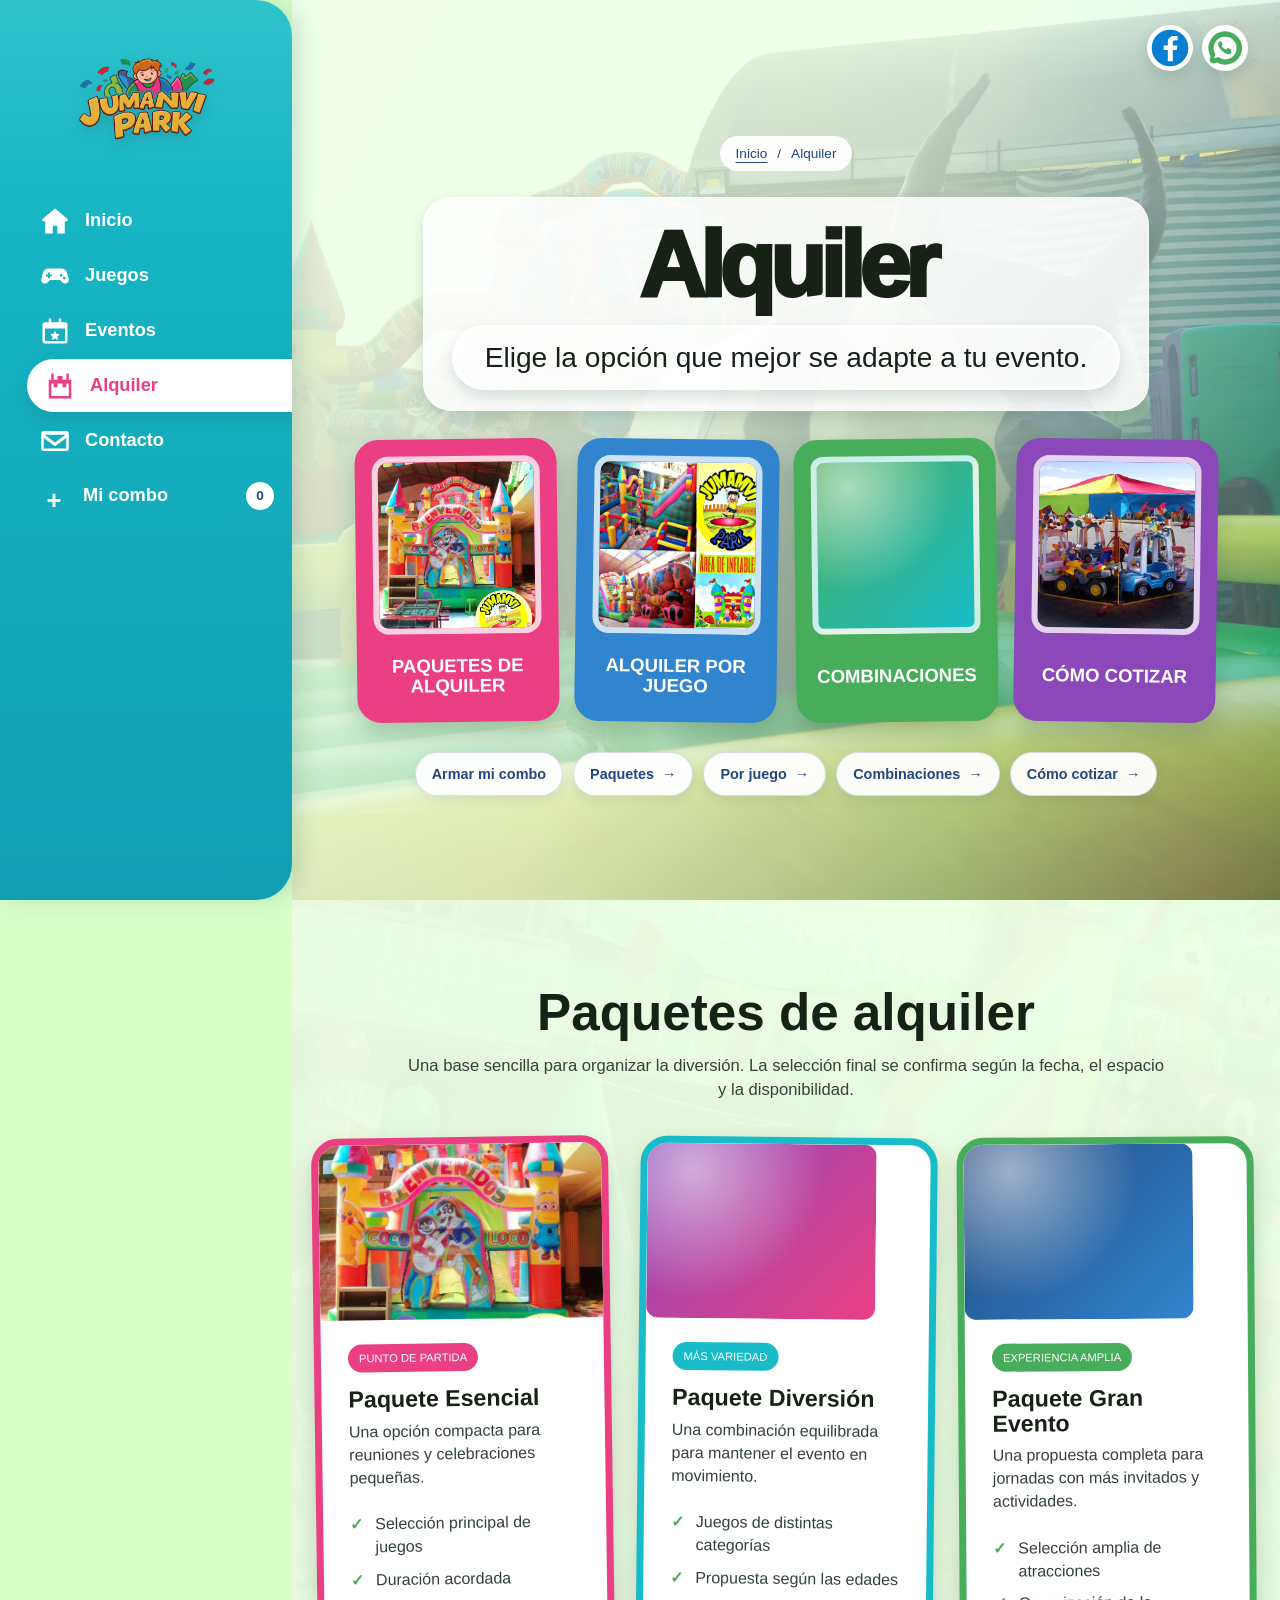
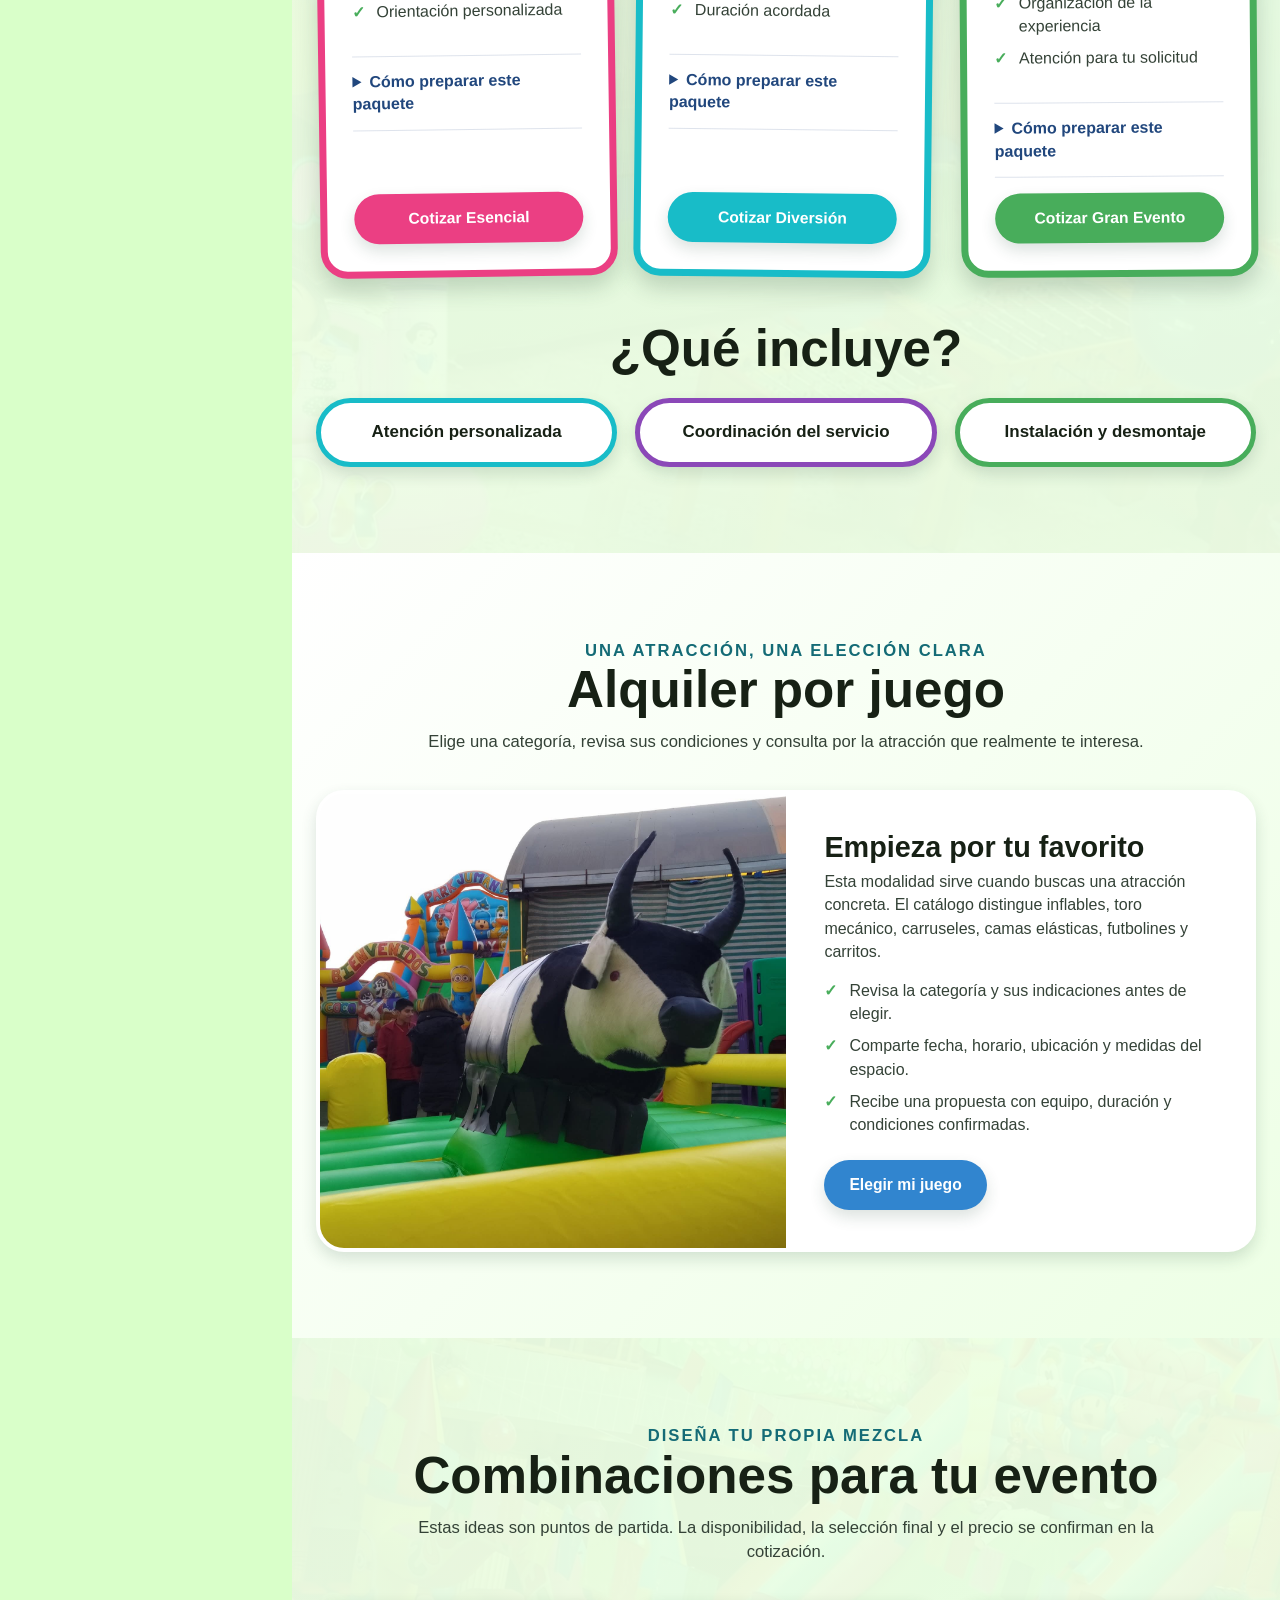
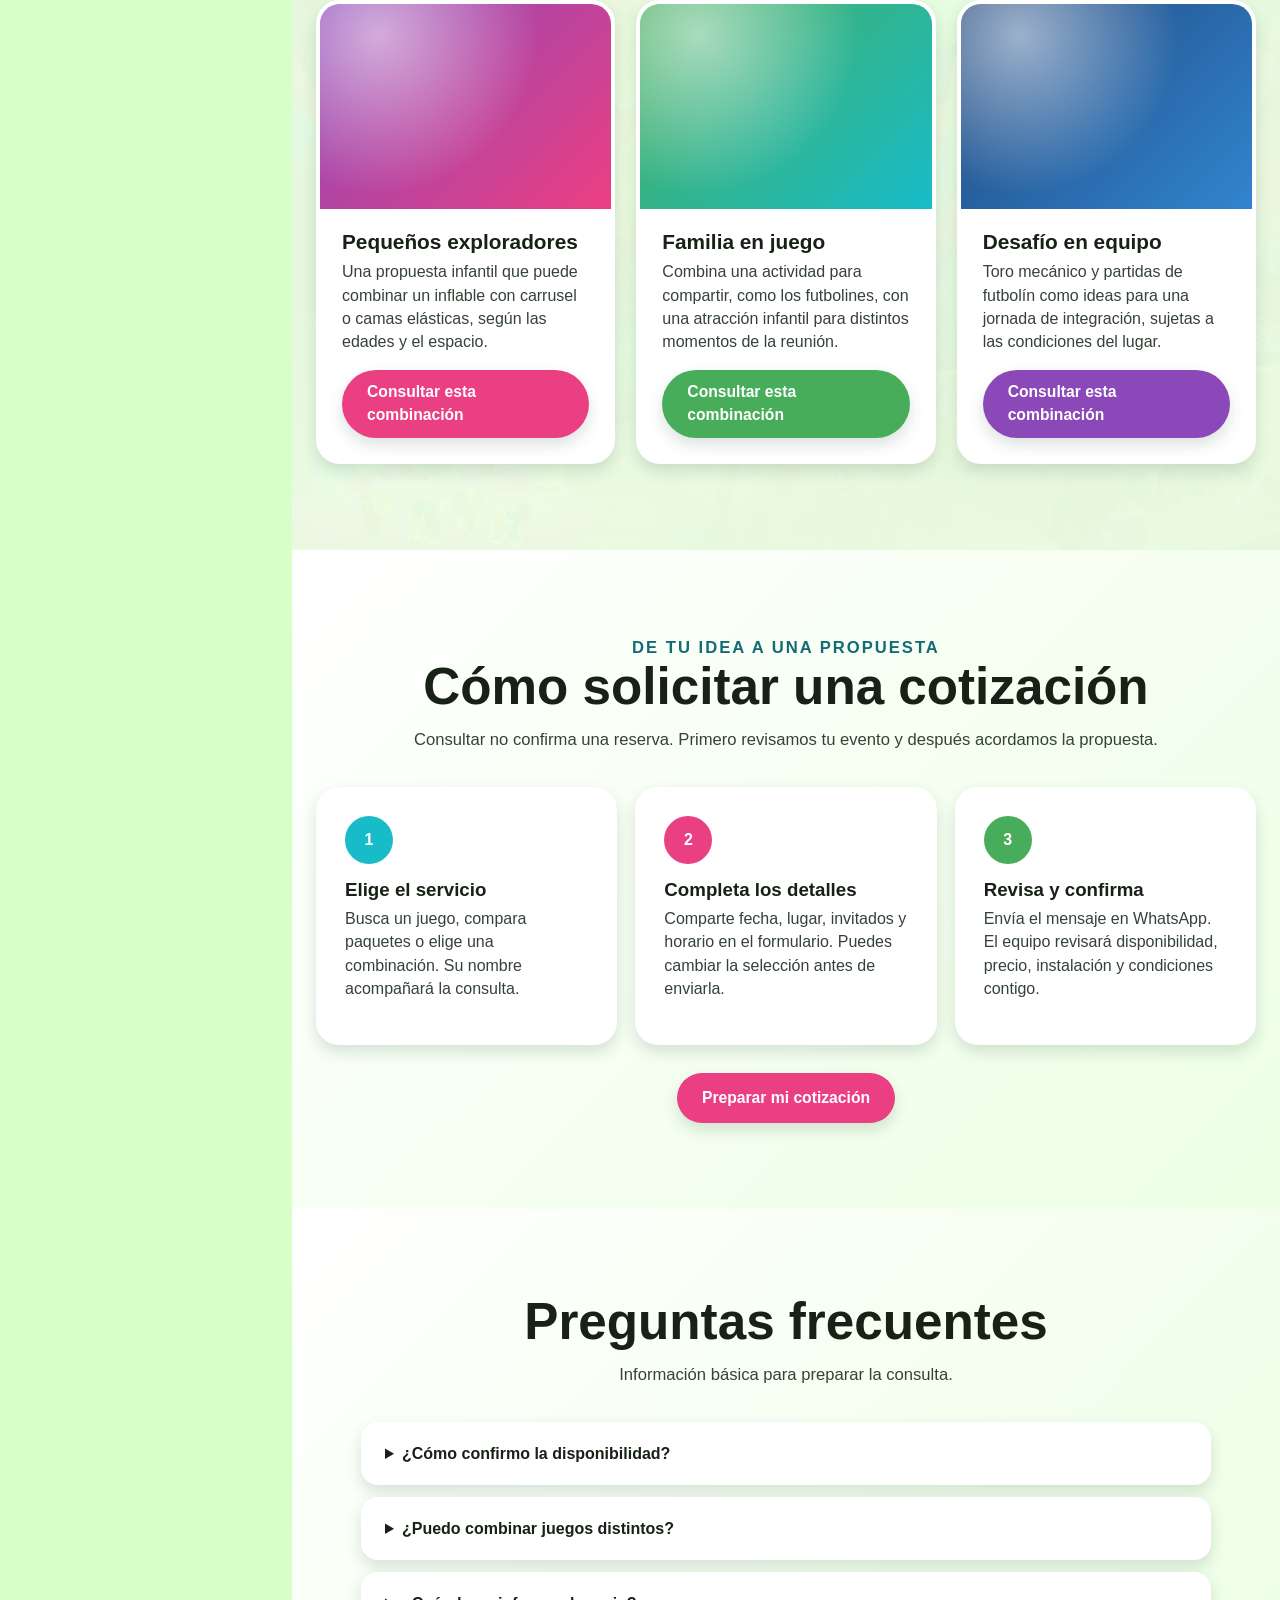
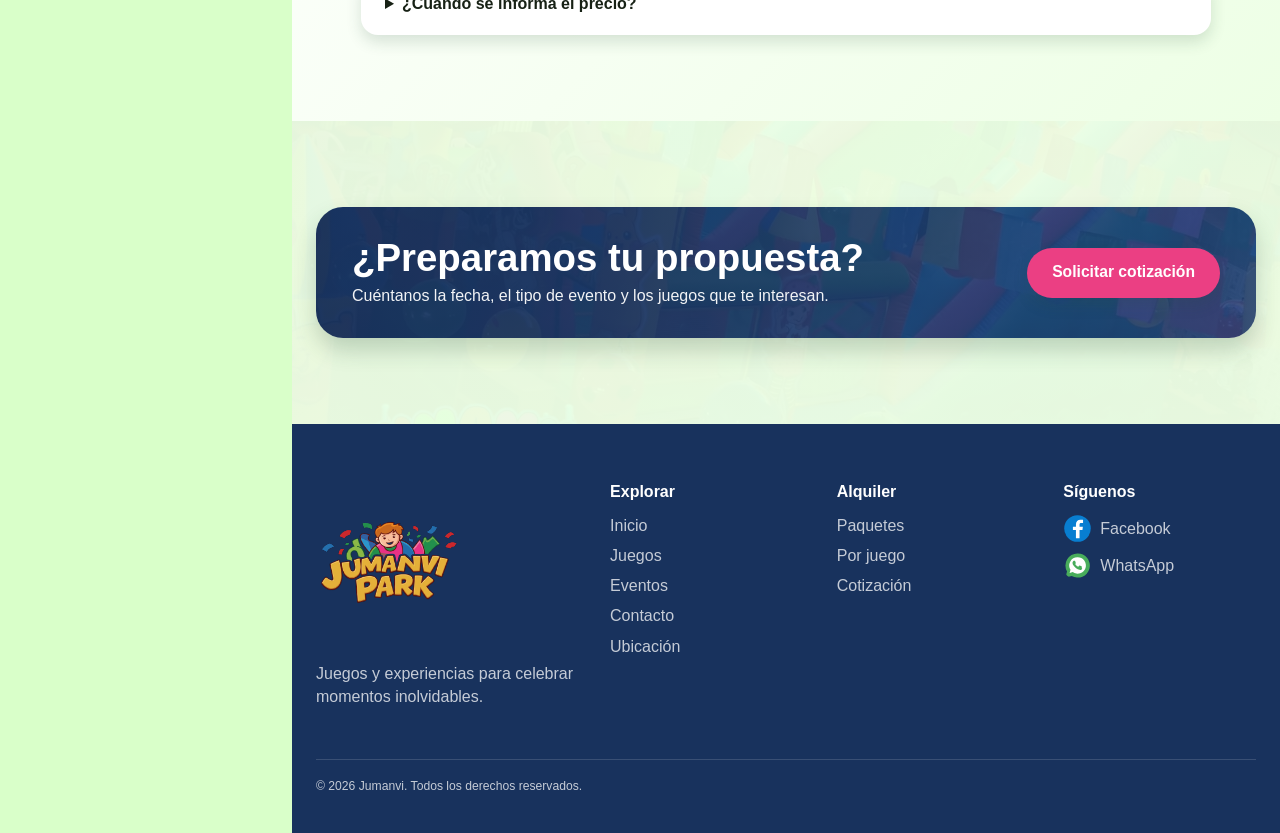
==== commit c6fae93d: "Add files via upload" ====
--- a/alquiler.html
+++ b/alquiler.html
@@ -1,565 +1,1617 @@
+<!-- Indica al navegador que este archivo es una página web actual. -->
 <!doctype html>
+<!-- Abre toda la página, con sus textos en español. -->
 <html lang="es">
+  <!-- Abre la información de la pestaña, el icono y los archivos de diseño; no es el contenido visible. -->
   <head>
+    <!-- Permite mostrar correctamente las tildes, la ñ y los signos de los textos. -->
     <meta charset="utf-8">
+    <!-- Ajusta la página al ancho del teléfono o de la pantalla, sin empezar alejada. -->
     <meta name="viewport" content="width=device-width, initial-scale=1">
+    <!--
+      Describe el sitio como «Explora las modalidades y paquetes de alquiler de Jumanvi para tu próximo evento.»
+      para los buscadores.
+    -->
     <meta name="description" content="Explora las modalidades y paquetes de alquiler de Jumanvi para tu próximo evento.">
+    <!--
+      Abre el nombre de la pestaña del navegador.
+      El texto «Alquiler | Jumanvi» es el título que muestra esa pestaña.
+      La última línea termina el nombre de la pestaña.
+    -->
     <title>
       Alquiler | Jumanvi
     </title>
+    <!-- Usa logo.svg de Jumanvi como el pequeño icono de la pestaña del navegador. -->
     <link rel="icon" href="assets/images/brand/logo.svg" type="image/svg+xml">
+    <!-- Recuerda los juegos de Mi combo y prepara su lista y sus enlaces en esta página. -->
+    <script src="assets/js/combo.js" defer></script>
+    <!-- Aplica estilos.css a esta página: controla colores, tamaños, distribución y movimientos. -->
     <link rel="stylesheet" href="assets/css/estilos.css">
+  <!-- Termina la información de la pestaña, el icono y los archivos de diseño; no es el contenido visible. -->
   </head>
+  <!-- Abre todo lo que se muestra en la página Alquiler. -->
   <body class="page-alquiler">
+    <!-- Crea el enlace «Saltar al contenido» hacia esta misma página, en el contenido principal. -->
     <a class="skip-link" href="#contenido">
+      <!-- Es el texto «Saltar al contenido» del enlace que lleva a esta misma página, en el contenido principal. -->
       Saltar al contenido
+    <!-- Termina el enlace «Saltar al contenido» hacia esta misma página, en el contenido principal. -->
     </a>
+    <!-- Abre la cabecera: contiene el logo de Jumanvi y las opciones para recorrer el sitio. -->
     <header class="site-header">
+      <!-- Crea el enlace «Ir al inicio de Jumanvi» hacia la página Inicio. -->
       <a class="brand" href="index.html" aria-label="Ir al inicio de Jumanvi">
+        <!--
+          Muestra «Jumanvi» desde «assets/images/brand/logo.svg». Reserva sus proporciones con 303 de ancho y 166
+          de alto; el diseño adapta su tamaño.
+        -->
         <img src="assets/images/brand/logo.svg" alt="Jumanvi" width="303" height="166">
+      <!-- Termina el enlace «Ir al inicio de Jumanvi» hacia la página Inicio. -->
       </a>
+      <!-- Abre los controles del menú. -->
       <div class="navigation">
+        <!-- Guarda si el menú móvil está abierto o cerrado; el botón «Menú» cambia este control. -->
         <input class="menu-toggle" id="menu-toggle" type="checkbox" aria-label="Abrir o cerrar el menú" aria-controls="menu-panel">
+        <!-- Presenta el botón visible «Menú», que abre o cierra las opciones en móvil. -->
         <label class="menu-button" for="menu-toggle">
+          <!-- Escribe «Menú» junto al campo o control que corresponde. -->
           Menú
+        <!-- Termina el botón visible «Menú», que abre o cierra las opciones en móvil. -->
         </label>
+        <!-- Abre el panel de opciones del menú. -->
         <div class="menu-panel" id="menu-panel">
+          <!-- Abre el menú Inicio, Juegos, Eventos, Alquiler y Contacto. -->
           <nav class="primary-nav" aria-label="Navegación principal">
+            <!-- Crea el enlace «Inicio» hacia la página Inicio. -->
             <a href="index.html">
+              <!-- Presenta el dibujo de Inicio. -->
               <span class="menu-icon menu-icon--inicio">
-              </span>
+              <!-- Termina el dibujo de Inicio. -->
+              </span>
+              <!-- Es el texto «Inicio» del enlace que lleva a la página Inicio. -->
               Inicio
-            </a>
+            <!-- Termina el enlace «Inicio» hacia la página Inicio. -->
+            </a>
+            <!-- Crea el enlace «Juegos» hacia la página Juegos. -->
             <a href="juegos.html">
+              <!-- Presenta el dibujo de Juegos. -->
               <span class="menu-icon menu-icon--juegos">
-              </span>
+              <!-- Termina el dibujo de Juegos. -->
+              </span>
+              <!-- Es el texto «Juegos» del enlace que lleva a la página Juegos. -->
               Juegos
-            </a>
+            <!-- Termina el enlace «Juegos» hacia la página Juegos. -->
+            </a>
+            <!-- Crea el enlace «Eventos» hacia la página Eventos. -->
             <a href="eventos.html">
+              <!-- Presenta el dibujo de Eventos. -->
               <span class="menu-icon menu-icon--eventos">
-              </span>
+              <!-- Termina el dibujo de Eventos. -->
+              </span>
+              <!-- Es el texto «Eventos» del enlace que lleva a la página Eventos. -->
               Eventos
-            </a>
+            <!-- Termina el enlace «Eventos» hacia la página Eventos. -->
+            </a>
+            <!-- Crea el enlace «Alquiler» hacia la página Alquiler. Lo marca como la página que está abierta. -->
             <a href="alquiler.html" aria-current="page">
+              <!-- Presenta el dibujo de Alquiler. -->
               <span class="menu-icon menu-icon--alquiler">
-              </span>
+              <!-- Termina el dibujo de Alquiler. -->
+              </span>
+              <!-- Es el texto «Alquiler» del enlace que lleva a la página Alquiler. -->
               Alquiler
-            </a>
+            <!-- Termina el enlace «Alquiler» hacia la página Alquiler. -->
+            </a>
+            <!-- Crea el enlace «Contacto» hacia la página Contacto. -->
             <a href="contacto.html">
+              <!-- Presenta el dibujo de Contacto. -->
               <span class="menu-icon menu-icon--contacto">
-              </span>
+              <!-- Termina el dibujo de Contacto. -->
+              </span>
+              <!-- Es el texto «Contacto» del enlace que lleva a la página Contacto. -->
               Contacto
-            </a>
+            <!-- Termina el enlace «Contacto» hacia la página Contacto. -->
+            </a>
+            <!-- Regresa al catálogo llevando los juegos y cantidades que ya se eligieron. -->
+            <a class="combo-nav" href="juegos.html#mi-combo" data-combo-link>
+              <!-- Abre el signo de suma junto al nombre Mi combo. -->
+              <span class="combo-nav__symbol" aria-hidden="true">
+                <!-- Muestra el texto «+». -->
+                +
+              <!-- Termina el signo de suma junto al nombre Mi combo. -->
+              </span>
+              <!-- Muestra el texto «Mi combo». -->
+              Mi combo
+              <!-- Abre el contador de unidades elegidas. -->
+              <span class="combo-count" data-combo-count aria-label="0 unidades seleccionadas">
+                <!-- Muestra el texto «0». -->
+                0
+              <!-- Termina el contador de unidades elegidas. -->
+              </span>
+            <!-- Termina el acceso a Mi combo con el número de unidades elegidas. -->
+            </a>
+          <!-- Termina el menú y el acceso a Mi combo. -->
           </nav>
+        <!-- Termina el panel de opciones del menú. -->
         </div>
+      <!-- Termina los controles del menú. -->
       </div>
+    <!-- Termina la cabecera: contiene el logo de Jumanvi y las opciones para recorrer el sitio. -->
     </header>
+    <!-- Abre los accesos flotantes de Facebook y WhatsApp. -->
     <div class="floating-socials" aria-label="Redes sociales">
+      <!--
+        Crea el enlace «Facebook» hacia la página de Facebook de Jumanvi. Lo abre en otra pestaña sin dar acceso a
+        esta página.
+      -->
       <a class="social-link" href="https://www.facebook.com/share/14ofRNHxwtY/" target="_blank" rel="noopener noreferrer" aria-label="Facebook">
+        <!--
+          Muestra «el símbolo de Facebook» desde «assets/icons/facebook.svg». Reserva sus proporciones con 48 de
+          ancho y 48 de alto; el diseño adapta su tamaño.
+        -->
         <img src="assets/icons/facebook.svg" alt="" width="48" height="48">
+      <!-- Termina el enlace «Facebook» hacia la página de Facebook de Jumanvi. -->
       </a>
+      <!--
+        Crea el enlace «WhatsApp» hacia WhatsApp de Jumanvi, al número 73835908. Lo abre en otra pestaña sin dar
+        acceso a esta página.
+      -->
       <a class="social-link" href="https://wa.me/59173835908" target="_blank" rel="noopener noreferrer" aria-label="WhatsApp">
+        <!--
+          Muestra «el símbolo de WhatsApp» desde «assets/icons/whatsapp.svg». Reserva sus proporciones con 48 de
+          ancho y 48 de alto; el diseño adapta su tamaño.
+        -->
         <img src="assets/icons/whatsapp.svg" alt="" width="48" height="48">
+      <!-- Termina el enlace «WhatsApp» hacia WhatsApp de Jumanvi, al número 73835908. -->
       </a>
+    <!-- Termina los accesos flotantes de Facebook y WhatsApp. -->
     </div>
+    <!-- Abre la parte principal de esta página; el enlace «Saltar al contenido» llega hasta aquí. -->
     <main class="site-main" id="contenido">
+      <!-- Abre el apartado «Alquiler». -->
       <section class="screen">
+        <!-- Abre el contenido de la presentación inicial. -->
         <div class="screen-inner">
+          <!-- Abre la ruta que indica en qué página estás. -->
           <nav class="breadcrumbs" aria-label="Ubicación actual">
+            <!-- Crea el enlace «Inicio» hacia la página Inicio. -->
             <a href="index.html">
+              <!-- Es el texto «Inicio» del enlace que lleva a la página Inicio. -->
               Inicio
-            </a>
+            <!-- Termina el enlace «Inicio» hacia la página Inicio. -->
+            </a>
+            <!-- Presenta la parte del texto «/». -->
             <span aria-hidden="true">
+              <!-- Muestra «/» dentro de la parte del texto «/». -->
               /
+            <!-- Termina la parte del texto «/». -->
             </span>
+            <!-- Presenta la parte del texto «Alquiler». -->
             <span aria-current="page">
+              <!-- Muestra «Alquiler» dentro de la parte del texto «Alquiler». -->
               Alquiler
+            <!-- Termina la parte del texto «Alquiler». -->
             </span>
+          <!-- Termina la ruta que indica en qué página estás. -->
           </nav>
+          <!-- Abre el recuadro del título y su descripción. -->
           <div class="screen-header">
+            <!-- Presenta el título principal «Alquiler». -->
             <h1 class="screen-title">
+              <!-- Muestra «Alquiler» dentro del título principal «Alquiler». -->
               Alquiler
+            <!-- Termina el título principal «Alquiler». -->
             </h1>
+            <!-- Presenta la frase con fondo redondeado. -->
             <p class="screen-subtitle screen-subtitle--pill">
+              <!--
+                Muestra «Elige la opción que mejor se adapte a tu evento.» dentro de la frase con fondo
+                redondeado.
+              -->
               Elige la opción que mejor se adapte a tu evento.
+            <!-- Termina la frase con fondo redondeado. -->
             </p>
+          <!-- Termina el recuadro del título y su descripción. -->
           </div>
+          <!-- Abre las opciones iniciales de alquiler. -->
           <div class="visual-grid rental-grid">
+            <!-- Crea el enlace «Paquetes de alquiler» hacia esta misma página, en los paquetes. -->
             <a class="visual-card tone-pink" href="#paquetes">
+              <!--
+                Muestra «Castillo inflable de colores» desde
+                «assets/images/games/inflables/castillo-inflable.jpeg». Reserva sus proporciones con 1200 de ancho
+                y 1600 de alto; el diseño adapta su tamaño.
+              -->
               <img src="assets/images/games/inflables/castillo-inflable.jpeg" alt="Castillo inflable de colores" width="1200" height="1600">
+              <!-- Presenta el nombre «Paquetes de alquiler» sobre la imagen de esta tarjeta. -->
               <span class="card-label">
+                <!--
+                  Muestra «Paquetes de alquiler» dentro del nombre «Paquetes de alquiler» sobre la imagen de esta
+                  tarjeta.
+                -->
                 Paquetes de alquiler
-              </span>
-            </a>
+              <!-- Termina el nombre «Paquetes de alquiler» sobre la imagen de esta tarjeta. -->
+              </span>
+            <!-- Termina el enlace «Paquetes de alquiler» hacia esta misma página, en los paquetes. -->
+            </a>
+            <!-- Crea el enlace «Alquiler por juego» hacia esta misma página, en el alquiler por juego. -->
             <a class="visual-card tone-blue" href="#por-juego">
+              <!--
+                Muestra «Selección de atracciones disponibles» desde
+                «assets/images/games/inflables/area-inflables-collage.jpeg». Reserva sus proporciones con 934 de
+                ancho y 906 de alto; el diseño adapta su tamaño.
+              -->
               <img src="assets/images/games/inflables/area-inflables-collage.jpeg" alt="Selección de atracciones disponibles" width="934" height="906">
+              <!-- Presenta el nombre «Alquiler por juego» sobre la imagen de esta tarjeta. -->
               <span class="card-label">
+                <!--
+                  Muestra «Alquiler por juego» dentro del nombre «Alquiler por juego» sobre la imagen de esta
+                  tarjeta.
+                -->
                 Alquiler por juego
-              </span>
-            </a>
+              <!-- Termina el nombre «Alquiler por juego» sobre la imagen de esta tarjeta. -->
+              </span>
+            <!-- Termina el enlace «Alquiler por juego» hacia esta misma página, en el alquiler por juego. -->
+            </a>
+            <!-- Crea el enlace «Combinaciones» hacia esta misma página, en las combinaciones. -->
             <a class="visual-card tone-green" href="#combinaciones">
-              <img src="assets/images/generated/eventos/celebraciones.png" alt="Celebración familiar con juegos" width="1456" height="1088">
+              <!-- Muestra un fondo de colores para este apartado, sin utilizar una fotografía de ejemplo. -->
+              <div class="color-panel color-panel--celebraciones" aria-hidden="true">
+              <!-- Termina el fondo de colores de este apartado. -->
+              </div>
+              <!-- Presenta el nombre «Combinaciones» sobre la imagen de esta tarjeta. -->
               <span class="card-label">
+                <!-- Muestra «Combinaciones» dentro del nombre «Combinaciones» sobre la imagen de esta tarjeta. -->
                 Combinaciones
-              </span>
-            </a>
+              <!-- Termina el nombre «Combinaciones» sobre la imagen de esta tarjeta. -->
+              </span>
+            <!-- Termina el enlace «Combinaciones» hacia esta misma página, en las combinaciones. -->
+            </a>
+            <!-- Crea el enlace «Cómo cotizar» hacia esta misma página, en la explicación para cotizar. -->
             <a class="visual-card tone-violet" href="#cotizacion">
+              <!--
+                Muestra «Carrusel infantil disponible para alquiler» desde
+                «assets/images/games/carritos/carrusel-carritos.jpeg». Reserva sus proporciones con 1296 de ancho
+                y 968 de alto; el diseño adapta su tamaño.
+              -->
               <img src="assets/images/games/carritos/carrusel-carritos.jpeg" alt="Carrusel infantil disponible para alquiler" width="1296" height="968">
+              <!-- Presenta el nombre «Cómo cotizar» sobre la imagen de esta tarjeta. -->
               <span class="card-label">
+                <!-- Muestra «Cómo cotizar» dentro del nombre «Cómo cotizar» sobre la imagen de esta tarjeta. -->
                 Cómo cotizar
-              </span>
-            </a>
+              <!-- Termina el nombre «Cómo cotizar» sobre la imagen de esta tarjeta. -->
+              </span>
+            <!-- Termina el enlace «Cómo cotizar» hacia esta misma página, en la explicación para cotizar. -->
+            </a>
+          <!-- Termina las opciones iniciales de alquiler. -->
           </div>
+          <!-- Abre los accesos a secciones de la presentación. -->
           <nav class="section-nav" aria-label="Explorar alquiler">
+            <!-- Abre el catálogo para elegir varios juegos y formar una sola solicitud. -->
+            <a href="juegos.html#titulo-catalogo" data-combo-link="catalogo">
+              <!-- Escribe el acceso para crear una selección propia. -->
+              Armar mi combo
+            <!-- Termina el acceso al catálogo para armar el combo. -->
+            </a>
+            <!-- Crea el enlace «Paquetes» hacia esta misma página, en los paquetes. -->
             <a href="#paquetes">
+              <!-- Es el texto «Paquetes» del enlace que lleva a esta misma página, en los paquetes. -->
               Paquetes
+              <!-- Presenta la parte del texto «→». -->
               <span aria-hidden="true">
+                <!-- Muestra una flecha para acompañar la acción de la parte del texto «→». -->
                 →
-              </span>
-            </a>
+              <!-- Termina la parte del texto «→». -->
+              </span>
+            <!-- Termina el enlace «Paquetes» hacia esta misma página, en los paquetes. -->
+            </a>
+            <!-- Crea el enlace «Por juego» hacia esta misma página, en el alquiler por juego. -->
             <a href="#por-juego">
+              <!-- Es el texto «Por juego» del enlace que lleva a esta misma página, en el alquiler por juego. -->
               Por juego
+              <!-- Presenta la parte del texto «→». -->
               <span aria-hidden="true">
+                <!-- Muestra una flecha para acompañar la acción de la parte del texto «→». -->
                 →
-              </span>
-            </a>
+              <!-- Termina la parte del texto «→». -->
+              </span>
+            <!-- Termina el enlace «Por juego» hacia esta misma página, en el alquiler por juego. -->
+            </a>
+            <!-- Crea el enlace «Combinaciones» hacia esta misma página, en las combinaciones. -->
             <a href="#combinaciones">
+              <!-- Es el texto «Combinaciones» del enlace que lleva a esta misma página, en las combinaciones. -->
               Combinaciones
+              <!-- Presenta la parte del texto «→». -->
               <span aria-hidden="true">
+                <!-- Muestra una flecha para acompañar la acción de la parte del texto «→». -->
                 →
-              </span>
-            </a>
+              <!-- Termina la parte del texto «→». -->
+              </span>
+            <!-- Termina el enlace «Combinaciones» hacia esta misma página, en las combinaciones. -->
+            </a>
+            <!-- Crea el enlace «Cómo cotizar» hacia esta misma página, en la explicación para cotizar. -->
             <a href="#cotizacion">
+              <!--
+                Es el texto «Cómo cotizar» del enlace que lleva a esta misma página, en la explicación para
+                cotizar.
+              -->
               Cómo cotizar
+              <!-- Presenta la parte del texto «→». -->
               <span aria-hidden="true">
+                <!-- Muestra una flecha para acompañar la acción de la parte del texto «→». -->
                 →
-              </span>
-            </a>
+              <!-- Termina la parte del texto «→». -->
+              </span>
+            <!-- Termina el enlace «Cómo cotizar» hacia esta misma página, en la explicación para cotizar. -->
+            </a>
+          <!-- Termina los accesos a secciones de la presentación. -->
           </nav>
+        <!-- Termina el contenido de la presentación inicial. -->
         </div>
+      <!-- Termina el apartado «Alquiler». -->
       </section>
+      <!--
+        Abre el apartado «Paquetes de alquiler», identificado como «paquetes». El nombre «paquetes» permite llegar
+        directamente a este apartado desde un enlace.
+      -->
       <section class="content-section" id="paquetes" aria-labelledby="titulo-paquetes">
+        <!-- Abre el bloque de contenido centrado. -->
         <div class="container">
+          <!-- Abre el título y la introducción de una sección. -->
           <div class="section-heading">
+            <!-- Presenta el título del apartado «Paquetes de alquiler». -->
             <h2 id="titulo-paquetes">
+              <!-- Muestra «Paquetes de alquiler» dentro del título del apartado «Paquetes de alquiler». -->
               Paquetes de alquiler
+            <!-- Termina el título del apartado «Paquetes de alquiler». -->
             </h2>
+            <!--
+              Presenta el párrafo «Una base sencilla para organizar la diversión. La selección final se confirma
+              según la fecha, el espacio y la disponibilidad.».
+            -->
             <p>
+              <!--
+                Muestra «Una base sencilla para organizar la diversión. La selección final se confirma según la
+                fecha, el espacio y la disponibilidad.» dentro del párrafo «Una base sencilla para organizar la
+                diversión. La selección final se confirma según la fecha, el espacio y la disponibilidad.».
+              -->
               Una base sencilla para organizar la diversión. La selección final se confirma según la fecha, el espacio y la disponibilidad.
+            <!--
+              Termina el párrafo «Una base sencilla para organizar la diversión. La selección final se confirma
+              según la fecha, el espacio y la disponibilidad.».
+            -->
             </p>
+          <!-- Termina el título y la introducción de una sección. -->
           </div>
+          <!-- Abre el conjunto de paquetes de alquiler. -->
           <div class="package-grid">
+            <!-- Abre la tarjeta «Paquete Esencial». -->
             <article class="package-card" id="paquete-esencial">
+              <!--
+                Muestra «Castillo inflable para una celebración infantil» desde
+                «assets/images/games/inflables/castillo-inflable.jpeg». La carga cuando se acerca a la vista.
+                Reserva sus proporciones con 800 de ancho y 600 de alto; el diseño adapta su tamaño.
+              -->
               <img class="package-photo" src="assets/images/games/inflables/castillo-inflable.jpeg" alt="Castillo inflable para una celebración infantil" width="800" height="600" loading="lazy">
+              <!-- Presenta la etiqueta destacada de una tarjeta. -->
               <span class="tag">
+                <!-- Muestra «Punto de partida» dentro de la etiqueta destacada de una tarjeta. -->
                 Punto de partida
-              </span>
+              <!-- Termina la etiqueta destacada de una tarjeta. -->
+              </span>
+              <!-- Presenta el título «Paquete Esencial». -->
               <h3>
+                <!-- Muestra «Paquete Esencial» dentro del título «Paquete Esencial». -->
                 Paquete Esencial
+              <!-- Termina el título «Paquete Esencial». -->
               </h3>
+              <!-- Presenta el párrafo «Una opción compacta para reuniones y celebraciones pequeñas.». -->
               <p>
+                <!--
+                  Muestra «Una opción compacta para reuniones y celebraciones pequeñas.» dentro del párrafo «Una
+                  opción compacta para reuniones y celebraciones pequeñas.».
+                -->
                 Una opción compacta para reuniones y celebraciones pequeñas.
+              <!-- Termina el párrafo «Una opción compacta para reuniones y celebraciones pequeñas.». -->
               </p>
+              <!-- Abre la lista de características con marcas de comprobación. -->
               <ul class="check-list">
+                <!-- Abre la opción o característica «Selección principal de juegos». -->
                 <li>
+                  <!--
+                    Muestra «Selección principal de juegos» dentro de la opción o característica «Selección
+                    principal de juegos».
+                  -->
                   Selección principal de juegos
+                <!-- Termina la opción o característica «Selección principal de juegos». -->
                 </li>
+                <!-- Abre la opción o característica «Duración acordada». -->
                 <li>
+                  <!-- Muestra «Duración acordada» dentro de la opción o característica «Duración acordada». -->
                   Duración acordada
+                <!-- Termina la opción o característica «Duración acordada». -->
                 </li>
+                <!-- Abre la opción o característica «Orientación personalizada». -->
                 <li>
+                  <!--
+                    Muestra «Orientación personalizada» dentro de la opción o característica «Orientación
+                    personalizada».
+                  -->
                   Orientación personalizada
+                <!-- Termina la opción o característica «Orientación personalizada». -->
                 </li>
+              <!-- Termina la lista de características con marcas de comprobación. -->
               </ul>
+              <!--
+                Abre la explicación de «Cómo preparar este paquete», que se abre y se cierra al pulsar esa
+                pregunta.
+              -->
               <details class="card-details">
+                <!-- Presenta la pregunta «Cómo preparar este paquete» que permite abrir o cerrar su explicación. -->
                 <summary>
+                  <!--
+                    Muestra «Cómo preparar este paquete» dentro de la pregunta «Cómo preparar este paquete» que
+                    permite abrir o cerrar su explicación.
+                  -->
                   Cómo preparar este paquete
+                <!-- Termina la pregunta «Cómo preparar este paquete» que permite abrir o cerrar su explicación. -->
                 </summary>
+                <!--
+                  Presenta el párrafo «Comienza eligiendo una atracción principal. Comparte las edades y las
+                  medidas del lugar para valorar qué equipo se adapta me…».
+                -->
                 <p>
+                  <!--
+                    Muestra «Comienza eligiendo una atracción principal. Comparte las edades y las medidas del
+                    lugar para valorar qué equipo se adapta me…» dentro del párrafo «Comienza eligiendo una
+                    atracción principal. Comparte las edades y las medidas del lugar para valorar qué equipo se
+                    adapta me…».
+                  -->
                   Comienza eligiendo una atracción principal. Comparte las edades y las medidas del lugar para valorar qué equipo se adapta mejor.
+                <!--
+                  Termina el párrafo «Comienza eligiendo una atracción principal. Comparte las edades y las
+                  medidas del lugar para valorar qué equipo se adapta me…».
+                -->
                 </p>
+              <!--
+                Termina la explicación de «Cómo preparar este paquete», que se abre y se cierra al pulsar esa
+                pregunta.
+              -->
               </details>
+              <!--
+                Crea el enlace «Cotizar Esencial» hacia la página Contacto con el servicio elegido para la
+                consulta.
+              -->
               <a class="button" href="contacto.html?interes=paquete-esencial#formulario">
+                <!--
+                  Es el texto «Cotizar Esencial» del enlace que lleva a la página Contacto con el servicio elegido
+                  para la consulta.
+                -->
                 Cotizar Esencial
+              <!--
+                Termina el enlace «Cotizar Esencial» hacia la página Contacto con el servicio elegido para la
+                consulta.
+              -->
               </a>
+            <!-- Termina la tarjeta «Paquete Esencial». -->
             </article>
+            <!-- Abre la tarjeta «Paquete Diversión». -->
             <article class="package-card" id="paquete-diversion">
-              <img class="package-photo" src="assets/images/generated/eventos/infantiles.png" alt="Celebración infantil con diferentes actividades" width="800" height="600" loading="lazy">
+              <!-- Muestra un fondo de colores para este apartado, sin utilizar una fotografía de ejemplo. -->
+              <div class="color-panel color-panel--infantiles package-photo" aria-hidden="true">
+              <!-- Termina el fondo de colores de este apartado. -->
+              </div>
+              <!-- Presenta la etiqueta destacada de una tarjeta. -->
               <span class="tag">
+                <!-- Muestra «Más variedad» dentro de la etiqueta destacada de una tarjeta. -->
                 Más variedad
-              </span>
+              <!-- Termina la etiqueta destacada de una tarjeta. -->
+              </span>
+              <!-- Presenta el título «Paquete Diversión». -->
               <h3>
+                <!-- Muestra «Paquete Diversión» dentro del título «Paquete Diversión». -->
                 Paquete Diversión
+              <!-- Termina el título «Paquete Diversión». -->
               </h3>
+              <!-- Presenta el párrafo «Una combinación equilibrada para mantener el evento en movimiento.». -->
               <p>
+                <!--
+                  Muestra «Una combinación equilibrada para mantener el evento en movimiento.» dentro del párrafo
+                  «Una combinación equilibrada para mantener el evento en movimiento.».
+                -->
                 Una combinación equilibrada para mantener el evento en movimiento.
+              <!-- Termina el párrafo «Una combinación equilibrada para mantener el evento en movimiento.». -->
               </p>
+              <!-- Abre la lista de características con marcas de comprobación. -->
               <ul class="check-list">
+                <!-- Abre la opción o característica «Juegos de distintas categorías». -->
                 <li>
+                  <!--
+                    Muestra «Juegos de distintas categorías» dentro de la opción o característica «Juegos de
+                    distintas categorías».
+                  -->
                   Juegos de distintas categorías
+                <!-- Termina la opción o característica «Juegos de distintas categorías». -->
                 </li>
+                <!-- Abre la opción o característica «Propuesta según las edades». -->
                 <li>
+                  <!--
+                    Muestra «Propuesta según las edades» dentro de la opción o característica «Propuesta según las
+                    edades».
+                  -->
                   Propuesta según las edades
+                <!-- Termina la opción o característica «Propuesta según las edades». -->
                 </li>
+                <!-- Abre la opción o característica «Duración acordada». -->
                 <li>
+                  <!-- Muestra «Duración acordada» dentro de la opción o característica «Duración acordada». -->
                   Duración acordada
+                <!-- Termina la opción o característica «Duración acordada». -->
                 </li>
+              <!-- Termina la lista de características con marcas de comprobación. -->
               </ul>
+              <!--
+                Abre la explicación de «Cómo preparar este paquete», que se abre y se cierra al pulsar esa
+                pregunta.
+              -->
               <details class="card-details">
+                <!-- Presenta la pregunta «Cómo preparar este paquete» que permite abrir o cerrar su explicación. -->
                 <summary>
+                  <!--
+                    Muestra «Cómo preparar este paquete» dentro de la pregunta «Cómo preparar este paquete» que
+                    permite abrir o cerrar su explicación.
+                  -->
                   Cómo preparar este paquete
+                <!-- Termina la pregunta «Cómo preparar este paquete» que permite abrir o cerrar su explicación. -->
                 </summary>
+                <!--
+                  Presenta el párrafo «Reúne juegos activos y opciones para compartir. La combinación final, el
+                  horario y el número de equipos se definen en la pro…».
+                -->
                 <p>
+                  <!--
+                    Muestra «Reúne juegos activos y opciones para compartir. La combinación final, el horario y el
+                    número de equipos se definen en la pro…» dentro del párrafo «Reúne juegos activos y opciones
+                    para compartir. La combinación final, el horario y el número de equipos se definen en la
+                    pro…».
+                  -->
                   Reúne juegos activos y opciones para compartir. La combinación final, el horario y el número de equipos se definen en la propuesta.
+                <!--
+                  Termina el párrafo «Reúne juegos activos y opciones para compartir. La combinación final, el
+                  horario y el número de equipos se definen en la pro…».
+                -->
                 </p>
+              <!--
+                Termina la explicación de «Cómo preparar este paquete», que se abre y se cierra al pulsar esa
+                pregunta.
+              -->
               </details>
+              <!--
+                Crea el enlace «Cotizar Diversión» hacia la página Contacto con el servicio elegido para la
+                consulta.
+              -->
               <a class="button" href="contacto.html?interes=paquete-diversion#formulario">
+                <!--
+                  Es el texto «Cotizar Diversión» del enlace que lleva a la página Contacto con el servicio
+                  elegido para la consulta.
+                -->
                 Cotizar Diversión
+              <!--
+                Termina el enlace «Cotizar Diversión» hacia la página Contacto con el servicio elegido para la
+                consulta.
+              -->
               </a>
+            <!-- Termina la tarjeta «Paquete Diversión». -->
             </article>
+            <!-- Abre la tarjeta «Paquete Gran Evento». -->
             <article class="package-card" id="paquete-gran-evento">
-              <img class="package-photo" src="assets/images/generated/eventos/empresariales.png" alt="Familias compartiendo una jornada de integración" width="800" height="600" loading="lazy">
+              <!-- Muestra un fondo de colores para este apartado, sin utilizar una fotografía de ejemplo. -->
+              <div class="color-panel color-panel--empresariales package-photo" aria-hidden="true">
+              <!-- Termina el fondo de colores de este apartado. -->
+              </div>
+              <!-- Presenta la etiqueta destacada de una tarjeta. -->
               <span class="tag">
+                <!-- Muestra «Experiencia amplia» dentro de la etiqueta destacada de una tarjeta. -->
                 Experiencia amplia
-              </span>
+              <!-- Termina la etiqueta destacada de una tarjeta. -->
+              </span>
+              <!-- Presenta el título «Paquete Gran Evento». -->
               <h3>
+                <!-- Muestra «Paquete Gran Evento» dentro del título «Paquete Gran Evento». -->
                 Paquete Gran Evento
+              <!-- Termina el título «Paquete Gran Evento». -->
               </h3>
+              <!-- Presenta el párrafo «Una propuesta completa para jornadas con más invitados y actividades.». -->
               <p>
+                <!--
+                  Muestra «Una propuesta completa para jornadas con más invitados y actividades.» dentro del
+                  párrafo «Una propuesta completa para jornadas con más invitados y actividades.».
+                -->
                 Una propuesta completa para jornadas con más invitados y actividades.
+              <!-- Termina el párrafo «Una propuesta completa para jornadas con más invitados y actividades.». -->
               </p>
+              <!-- Abre la lista de características con marcas de comprobación. -->
               <ul class="check-list">
+                <!-- Abre la opción o característica «Selección amplia de atracciones». -->
                 <li>
+                  <!--
+                    Muestra «Selección amplia de atracciones» dentro de la opción o característica «Selección
+                    amplia de atracciones».
+                  -->
                   Selección amplia de atracciones
+                <!-- Termina la opción o característica «Selección amplia de atracciones». -->
                 </li>
+                <!-- Abre la opción o característica «Organización de la experiencia». -->
                 <li>
+                  <!--
+                    Muestra «Organización de la experiencia» dentro de la opción o característica «Organización de
+                    la experiencia».
+                  -->
                   Organización de la experiencia
+                <!-- Termina la opción o característica «Organización de la experiencia». -->
                 </li>
+                <!-- Abre la opción o característica «Atención para tu solicitud». -->
                 <li>
+                  <!--
+                    Muestra «Atención para tu solicitud» dentro de la opción o característica «Atención para tu
+                    solicitud».
+                  -->
                   Atención para tu solicitud
+                <!-- Termina la opción o característica «Atención para tu solicitud». -->
                 </li>
+              <!-- Termina la lista de características con marcas de comprobación. -->
               </ul>
+              <!--
+                Abre la explicación de «Cómo preparar este paquete», que se abre y se cierra al pulsar esa
+                pregunta.
+              -->
               <details class="card-details">
+                <!-- Presenta la pregunta «Cómo preparar este paquete» que permite abrir o cerrar su explicación. -->
                 <summary>
+                  <!--
+                    Muestra «Cómo preparar este paquete» dentro de la pregunta «Cómo preparar este paquete» que
+                    permite abrir o cerrar su explicación.
+                  -->
                   Cómo preparar este paquete
+                <!-- Termina la pregunta «Cómo preparar este paquete» que permite abrir o cerrar su explicación. -->
                 </summary>
+                <!--
+                  Presenta el párrafo «Plantea varias zonas de actividad para una jornada amplia. Indica el aforo,
+                  los turnos y el espacio para revisar la organiza…».
+                -->
                 <p>
+                  <!--
+                    Muestra «Plantea varias zonas de actividad para una jornada amplia. Indica el aforo, los
+                    turnos y el espacio para revisar la organiza…» dentro del párrafo «Plantea varias zonas de
+                    actividad para una jornada amplia. Indica el aforo, los turnos y el espacio para revisar la
+                    organiza…».
+                  -->
                   Plantea varias zonas de actividad para una jornada amplia. Indica el aforo, los turnos y el espacio para revisar la organización.
+                <!--
+                  Termina el párrafo «Plantea varias zonas de actividad para una jornada amplia. Indica el aforo,
+                  los turnos y el espacio para revisar la organiza…».
+                -->
                 </p>
+              <!--
+                Termina la explicación de «Cómo preparar este paquete», que se abre y se cierra al pulsar esa
+                pregunta.
+              -->
               </details>
+              <!--
+                Crea el enlace «Cotizar Gran Evento» hacia la página Contacto con el servicio elegido para la
+                consulta.
+              -->
               <a class="button" href="contacto.html?interes=paquete-gran-evento#formulario">
+                <!--
+                  Es el texto «Cotizar Gran Evento» del enlace que lleva a la página Contacto con el servicio
+                  elegido para la consulta.
+                -->
                 Cotizar Gran Evento
+              <!--
+                Termina el enlace «Cotizar Gran Evento» hacia la página Contacto con el servicio elegido para la
+                consulta.
+              -->
               </a>
+            <!-- Termina la tarjeta «Paquete Gran Evento». -->
             </article>
+          <!-- Termina el conjunto de paquetes de alquiler. -->
           </div>
+          <!-- Presenta el título del apartado «¿Qué incluye?». -->
           <h2 class="included-title">
+            <!-- Muestra «¿Qué incluye?» dentro del título del apartado «¿Qué incluye?». -->
             ¿Qué incluye?
+          <!-- Termina el título del apartado «¿Qué incluye?». -->
           </h2>
+          <!-- Abre el conjunto de servicios incluidos. -->
           <div class="included-grid">
+            <!-- Abre cada servicio incluido. -->
             <div class="included-item">
+              <!-- Muestra «Atención personalizada» dentro de cada servicio incluido. -->
               Atención personalizada
+            <!-- Termina cada servicio incluido. -->
             </div>
+            <!-- Abre cada servicio incluido. -->
             <div class="included-item">
+              <!-- Muestra «Coordinación del servicio» dentro de cada servicio incluido. -->
               Coordinación del servicio
+            <!-- Termina cada servicio incluido. -->
             </div>
+            <!-- Abre cada servicio incluido. -->
             <div class="included-item">
+              <!-- Muestra «Instalación y desmontaje» dentro de cada servicio incluido. -->
               Instalación y desmontaje
+            <!-- Termina cada servicio incluido. -->
             </div>
+          <!-- Termina el conjunto de servicios incluidos. -->
           </div>
+        <!-- Termina el bloque de contenido centrado. -->
         </div>
+      <!-- Termina el apartado «Paquetes de alquiler», identificado como «paquetes». -->
       </section>
+      <!--
+        Abre el apartado «Alquiler por juego», identificado como «por-juego». El nombre «por-juego» permite llegar
+        directamente a este apartado desde un enlace.
+      -->
       <section class="content-section content-section--white" id="por-juego" aria-labelledby="titulo-por-juego">
+        <!-- Abre el bloque de contenido centrado. -->
         <div class="container">
+          <!-- Abre el título y la introducción de una sección. -->
           <div class="section-heading">
+            <!-- Presenta la frase corta que presenta un apartado. -->
             <p class="eyebrow">
+              <!-- Muestra «Una atracción, una elección clara» dentro de la frase corta que presenta un apartado. -->
               Una atracción, una elección clara
+            <!-- Termina la frase corta que presenta un apartado. -->
             </p>
+            <!-- Presenta el título del apartado «Alquiler por juego». -->
             <h2 id="titulo-por-juego">
+              <!-- Muestra «Alquiler por juego» dentro del título del apartado «Alquiler por juego». -->
               Alquiler por juego
+            <!-- Termina el título del apartado «Alquiler por juego». -->
             </h2>
+            <!--
+              Presenta el párrafo «Elige una categoría, revisa sus condiciones y consulta por la atracción que
+              realmente te interesa.».
+            -->
             <p>
+              <!--
+                Muestra «Elige una categoría, revisa sus condiciones y consulta por la atracción que realmente te
+                interesa.» dentro del párrafo «Elige una categoría, revisa sus condiciones y consulta por la
+                atracción que realmente te interesa.».
+              -->
               Elige una categoría, revisa sus condiciones y consulta por la atracción que realmente te interesa.
+            <!--
+              Termina el párrafo «Elige una categoría, revisa sus condiciones y consulta por la atracción que
+              realmente te interesa.».
+            -->
             </p>
+          <!-- Termina el título y la introducción de una sección. -->
           </div>
+          <!-- Abre el bloque con fotografía y explicación del alquiler por juego. -->
           <div class="feature-panel">
+            <!--
+              Muestra «Toro mecánico con su zona inflable de protección» desde
+              «assets/images/games/toro-mecanico/toro-mecanico.jpeg». La carga cuando se acerca a la vista.
+              Reserva sus proporciones con 2048 de ancho y 1536 de alto; el diseño adapta su tamaño.
+            -->
             <img src="assets/images/games/toro-mecanico/toro-mecanico.jpeg" alt="Toro mecánico con su zona inflable de protección" width="2048" height="1536" loading="lazy">
+            <!-- Abre la explicación junto a la fotografía del alquiler por juego. -->
             <div class="feature-panel__body">
+              <!-- Presenta el título «Empieza por tu favorito». -->
               <h3>
+                <!-- Muestra «Empieza por tu favorito» dentro del título «Empieza por tu favorito». -->
                 Empieza por tu favorito
+              <!-- Termina el título «Empieza por tu favorito». -->
               </h3>
+              <!--
+                Presenta el párrafo «Esta modalidad sirve cuando buscas una atracción concreta. El catálogo
+                distingue inflables, toro mecánico, carruseles, camas…».
+              -->
               <p>
+                <!--
+                  Muestra «Esta modalidad sirve cuando buscas una atracción concreta. El catálogo distingue
+                  inflables, toro mecánico, carruseles, camas…» dentro del párrafo «Esta modalidad sirve cuando
+                  buscas una atracción concreta. El catálogo distingue inflables, toro mecánico, carruseles,
+                  camas…».
+                -->
                 Esta modalidad sirve cuando buscas una atracción concreta. El catálogo distingue inflables, toro mecánico, carruseles, camas elásticas, futbolines y carritos.
+              <!--
+                Termina el párrafo «Esta modalidad sirve cuando buscas una atracción concreta. El catálogo
+                distingue inflables, toro mecánico, carruseles, camas…».
+              -->
               </p>
+              <!-- Abre la lista de características con marcas de comprobación. -->
               <ul class="check-list">
+                <!-- Abre la opción o característica «Revisa la categoría y sus indicaciones antes de elegir.». -->
                 <li>
+                  <!--
+                    Muestra «Revisa la categoría y sus indicaciones antes de elegir.» dentro de la opción o
+                    característica «Revisa la categoría y sus indicaciones antes de elegir.».
+                  -->
                   Revisa la categoría y sus indicaciones antes de elegir.
+                <!-- Termina la opción o característica «Revisa la categoría y sus indicaciones antes de elegir.». -->
                 </li>
+                <!-- Abre la opción o característica «Comparte fecha, horario, ubicación y medidas del espacio.». -->
                 <li>
+                  <!--
+                    Muestra «Comparte fecha, horario, ubicación y medidas del espacio.» dentro de la opción o
+                    característica «Comparte fecha, horario, ubicación y medidas del espacio.».
+                  -->
                   Comparte fecha, horario, ubicación y medidas del espacio.
+                <!-- Termina la opción o característica «Comparte fecha, horario, ubicación y medidas del espacio.». -->
                 </li>
+                <!--
+                  Abre la opción o característica «Recibe una propuesta con equipo, duración y condiciones
+                  confirmadas.».
+                -->
                 <li>
+                  <!--
+                    Muestra «Recibe una propuesta con equipo, duración y condiciones confirmadas.» dentro de la
+                    opción o característica «Recibe una propuesta con equipo, duración y condiciones
+                    confirmadas.».
+                  -->
                   Recibe una propuesta con equipo, duración y condiciones confirmadas.
+                <!--
+                  Termina la opción o característica «Recibe una propuesta con equipo, duración y condiciones
+                  confirmadas.».
+                -->
                 </li>
+              <!-- Termina la lista de características con marcas de comprobación. -->
               </ul>
+              <!-- Crea el enlace «Elegir mi juego» hacia la página Juegos, en «titulo catalogo». -->
               <a class="button button--blue" href="juegos.html#titulo-catalogo">
+                <!-- Es el texto «Elegir mi juego» del enlace que lleva a la página Juegos, en «titulo catalogo». -->
                 Elegir mi juego
+              <!-- Termina el enlace «Elegir mi juego» hacia la página Juegos, en «titulo catalogo». -->
               </a>
+            <!-- Termina la explicación junto a la fotografía del alquiler por juego. -->
             </div>
+          <!-- Termina el bloque con fotografía y explicación del alquiler por juego. -->
           </div>
+        <!-- Termina el bloque de contenido centrado. -->
         </div>
+      <!-- Termina el apartado «Alquiler por juego», identificado como «por-juego». -->
       </section>
+      <!--
+        Abre el apartado «Combinaciones para tu evento», identificado como «combinaciones». El nombre
+        «combinaciones» permite llegar directamente a este apartado desde un enlace.
+      -->
       <section class="content-section" id="combinaciones" aria-labelledby="titulo-combinaciones">
+        <!-- Abre el bloque de contenido centrado. -->
         <div class="container">
+          <!-- Abre el título y la introducción de una sección. -->
           <div class="section-heading">
+            <!-- Presenta la frase corta que presenta un apartado. -->
             <p class="eyebrow">
+              <!-- Muestra «Diseña tu propia mezcla» dentro de la frase corta que presenta un apartado. -->
               Diseña tu propia mezcla
+            <!-- Termina la frase corta que presenta un apartado. -->
             </p>
+            <!-- Presenta el título del apartado «Combinaciones para tu evento». -->
             <h2 id="titulo-combinaciones">
+              <!--
+                Muestra «Combinaciones para tu evento» dentro del título del apartado «Combinaciones para tu
+                evento».
+              -->
               Combinaciones para tu evento
+            <!-- Termina el título del apartado «Combinaciones para tu evento». -->
             </h2>
+            <!--
+              Presenta el párrafo «Estas ideas son puntos de partida. La disponibilidad, la selección final y el
+              precio se confirman en la cotización.».
+            -->
             <p>
+              <!--
+                Muestra «Estas ideas son puntos de partida. La disponibilidad, la selección final y el precio se
+                confirman en la cotización.» dentro del párrafo «Estas ideas son puntos de partida. La
+                disponibilidad, la selección final y el precio se confirman en la cotización.».
+              -->
               Estas ideas son puntos de partida. La disponibilidad, la selección final y el precio se confirman en la cotización.
+            <!--
+              Termina el párrafo «Estas ideas son puntos de partida. La disponibilidad, la selección final y el
+              precio se confirman en la cotización.».
+            -->
             </p>
+          <!-- Termina el título y la introducción de una sección. -->
           </div>
+          <!-- Abre el conjunto de tarjetas informativas. -->
           <div class="detail-grid">
+            <!-- Abre la tarjeta «Pequeños exploradores». -->
             <article class="detail-card" id="combinacion-infantil">
-              <img src="assets/images/generated/eventos/infantiles.png" alt="Niños disfrutando una celebración con juegos" width="1456" height="1088" loading="lazy">
+              <!-- Muestra un fondo de colores para este apartado, sin utilizar una fotografía de ejemplo. -->
+              <div class="color-panel color-panel--infantiles" aria-hidden="true">
+              <!-- Termina el fondo de colores de este apartado. -->
+              </div>
+              <!-- Abre la descripción y el botón de «Pequeños exploradores». -->
               <div class="detail-card__body">
+                <!-- Presenta el título «Pequeños exploradores». -->
                 <h3>
+                  <!-- Muestra «Pequeños exploradores» dentro del título «Pequeños exploradores». -->
                   Pequeños exploradores
+                <!-- Termina el título «Pequeños exploradores». -->
                 </h3>
+                <!--
+                  Presenta el párrafo «Una propuesta infantil que puede combinar un inflable con carrusel o camas
+                  elásticas, según las edades y el espacio.».
+                -->
                 <p>
+                  <!--
+                    Muestra «Una propuesta infantil que puede combinar un inflable con carrusel o camas elásticas,
+                    según las edades y el espacio.» dentro del párrafo «Una propuesta infantil que puede combinar
+                    un inflable con carrusel o camas elásticas, según las edades y el espacio.».
+                  -->
                   Una propuesta infantil que puede combinar un inflable con carrusel o camas elásticas, según las edades y el espacio.
+                <!--
+                  Termina el párrafo «Una propuesta infantil que puede combinar un inflable con carrusel o camas
+                  elásticas, según las edades y el espacio.».
+                -->
                 </p>
+                <!--
+                  Crea el enlace «Consultar esta combinación» hacia la página Contacto con el servicio elegido
+                  para la consulta.
+                -->
                 <a class="button" href="contacto.html?interes=combinacion-infantil&amp;evento=Evento%20infantil#formulario">
+                  <!--
+                    Es el texto «Consultar esta combinación» del enlace que lleva a la página Contacto con el
+                    servicio elegido para la consulta.
+                  -->
                   Consultar esta combinación
+                <!--
+                  Termina el enlace «Consultar esta combinación» hacia la página Contacto con el servicio elegido
+                  para la consulta.
+                -->
                 </a>
+              <!-- Termina la descripción y el botón de «Pequeños exploradores». -->
               </div>
+            <!-- Termina la tarjeta «Pequeños exploradores». -->
             </article>
+            <!-- Abre la tarjeta «Familia en juego». -->
             <article class="detail-card" id="combinacion-familiar">
-              <img src="assets/images/generated/eventos/celebraciones.png" alt="Familia reunida durante una celebración" width="1456" height="1088" loading="lazy">
+              <!-- Muestra un fondo de colores para este apartado, sin utilizar una fotografía de ejemplo. -->
+              <div class="color-panel color-panel--celebraciones" aria-hidden="true">
+              <!-- Termina el fondo de colores de este apartado. -->
+              </div>
+              <!-- Abre la descripción y el botón de «Familia en juego». -->
               <div class="detail-card__body">
+                <!-- Presenta el título «Familia en juego». -->
                 <h3>
+                  <!-- Muestra «Familia en juego» dentro del título «Familia en juego». -->
                   Familia en juego
+                <!-- Termina el título «Familia en juego». -->
                 </h3>
+                <!--
+                  Presenta el párrafo «Combina una actividad para compartir, como los futbolines, con una
+                  atracción infantil para distintos momentos de la reunión.».
+                -->
                 <p>
+                  <!--
+                    Muestra «Combina una actividad para compartir, como los futbolines, con una atracción infantil
+                    para distintos momentos de la reunión.» dentro del párrafo «Combina una actividad para
+                    compartir, como los futbolines, con una atracción infantil para distintos momentos de la
+                    reunión.».
+                  -->
                   Combina una actividad para compartir, como los futbolines, con una atracción infantil para distintos momentos de la reunión.
+                <!--
+                  Termina el párrafo «Combina una actividad para compartir, como los futbolines, con una atracción
+                  infantil para distintos momentos de la reunión.».
+                -->
                 </p>
+                <!--
+                  Crea el enlace «Consultar esta combinación» hacia la página Contacto con el servicio elegido
+                  para la consulta.
+                -->
                 <a class="button button--green" href="contacto.html?interes=combinacion-familiar&amp;evento=Fiesta%20o%20celebraci%C3%B3n#formulario">
+                  <!--
+                    Es el texto «Consultar esta combinación» del enlace que lleva a la página Contacto con el
+                    servicio elegido para la consulta.
+                  -->
                   Consultar esta combinación
+                <!--
+                  Termina el enlace «Consultar esta combinación» hacia la página Contacto con el servicio elegido
+                  para la consulta.
+                -->
                 </a>
+              <!-- Termina la descripción y el botón de «Familia en juego». -->
               </div>
+            <!-- Termina la tarjeta «Familia en juego». -->
             </article>
+            <!-- Abre la tarjeta «Desafío en equipo». -->
             <article class="detail-card" id="combinacion-equipos">
-              <img src="assets/images/generated/eventos/empresariales.png" alt="Jornada recreativa compartida por colaboradores y familias" width="1456" height="1088" loading="lazy">
+              <!-- Muestra un fondo de colores para este apartado, sin utilizar una fotografía de ejemplo. -->
+              <div class="color-panel color-panel--empresariales" aria-hidden="true">
+              <!-- Termina el fondo de colores de este apartado. -->
+              </div>
+              <!-- Abre la descripción y el botón de «Desafío en equipo». -->
               <div class="detail-card__body">
+                <!-- Presenta el título «Desafío en equipo». -->
                 <h3>
+                  <!-- Muestra «Desafío en equipo» dentro del título «Desafío en equipo». -->
                   Desafío en equipo
+                <!-- Termina el título «Desafío en equipo». -->
                 </h3>
+                <!--
+                  Presenta el párrafo «Toro mecánico y partidas de futbolín como ideas para una jornada de
+                  integración, sujetas a las condiciones del lugar.».
+                -->
                 <p>
+                  <!--
+                    Muestra «Toro mecánico y partidas de futbolín como ideas para una jornada de integración,
+                    sujetas a las condiciones del lugar.» dentro del párrafo «Toro mecánico y partidas de futbolín
+                    como ideas para una jornada de integración, sujetas a las condiciones del lugar.».
+                  -->
                   Toro mecánico y partidas de futbolín como ideas para una jornada de integración, sujetas a las condiciones del lugar.
+                <!--
+                  Termina el párrafo «Toro mecánico y partidas de futbolín como ideas para una jornada de
+                  integración, sujetas a las condiciones del lugar.».
+                -->
                 </p>
+                <!--
+                  Crea el enlace «Consultar esta combinación» hacia la página Contacto con el servicio elegido
+                  para la consulta.
+                -->
                 <a class="button button--violet" href="contacto.html?interes=combinacion-equipos&amp;evento=Evento%20empresarial#formulario">
+                  <!--
+                    Es el texto «Consultar esta combinación» del enlace que lleva a la página Contacto con el
+                    servicio elegido para la consulta.
+                  -->
                   Consultar esta combinación
+                <!--
+                  Termina el enlace «Consultar esta combinación» hacia la página Contacto con el servicio elegido
+                  para la consulta.
+                -->
                 </a>
+              <!-- Termina la descripción y el botón de «Desafío en equipo». -->
               </div>
+            <!-- Termina la tarjeta «Desafío en equipo». -->
             </article>
+          <!-- Termina el conjunto de tarjetas informativas. -->
           </div>
+        <!-- Termina el bloque de contenido centrado. -->
         </div>
+      <!-- Termina el apartado «Combinaciones para tu evento», identificado como «combinaciones». -->
       </section>
+      <!--
+        Abre el apartado «Cómo solicitar una cotización», identificado como «cotizacion». El nombre «cotizacion»
+        permite llegar directamente a este apartado desde un enlace.
+      -->
       <section class="content-section content-section--white" id="cotizacion" aria-labelledby="titulo-cotizacion">
+        <!-- Abre el bloque de contenido centrado. -->
         <div class="container">
+          <!-- Abre el título y la introducción de una sección. -->
           <div class="section-heading">
+            <!-- Presenta la frase corta que presenta un apartado. -->
             <p class="eyebrow">
+              <!-- Muestra «De tu idea a una propuesta» dentro de la frase corta que presenta un apartado. -->
               De tu idea a una propuesta
+            <!-- Termina la frase corta que presenta un apartado. -->
             </p>
+            <!-- Presenta el título del apartado «Cómo solicitar una cotización». -->
             <h2 id="titulo-cotizacion">
+              <!--
+                Muestra «Cómo solicitar una cotización» dentro del título del apartado «Cómo solicitar una
+                cotización».
+              -->
               Cómo solicitar una cotización
+            <!-- Termina el título del apartado «Cómo solicitar una cotización». -->
             </h2>
+            <!--
+              Presenta el párrafo «Consultar no confirma una reserva. Primero revisamos tu evento y después
+              acordamos la propuesta.».
+            -->
             <p>
+              <!--
+                Muestra «Consultar no confirma una reserva. Primero revisamos tu evento y después acordamos la
+                propuesta.» dentro del párrafo «Consultar no confirma una reserva. Primero revisamos tu evento y
+                después acordamos la propuesta.».
+              -->
               Consultar no confirma una reserva. Primero revisamos tu evento y después acordamos la propuesta.
+            <!--
+              Termina el párrafo «Consultar no confirma una reserva. Primero revisamos tu evento y después
+              acordamos la propuesta.».
+            -->
             </p>
+          <!-- Termina el título y la introducción de una sección. -->
           </div>
+          <!-- Abre la fila de pasos explicativos. -->
           <div class="steps">
+            <!-- Abre la tarjeta «Elige el servicio». -->
             <article class="step">
+              <!-- Presenta el número de cada paso. -->
               <span class="step-number">
+                <!-- Muestra «1» dentro del número de cada paso. -->
                 1
-              </span>
+              <!-- Termina el número de cada paso. -->
+              </span>
+              <!-- Presenta el título «Elige el servicio». -->
               <h3>
+                <!-- Muestra «Elige el servicio» dentro del título «Elige el servicio». -->
                 Elige el servicio
+              <!-- Termina el título «Elige el servicio». -->
               </h3>
+              <!--
+                Presenta el párrafo «Busca un juego, compara paquetes o elige una combinación. Su nombre
+                acompañará la consulta.».
+              -->
               <p>
+                <!--
+                  Muestra «Busca un juego, compara paquetes o elige una combinación. Su nombre acompañará la
+                  consulta.» dentro del párrafo «Busca un juego, compara paquetes o elige una combinación. Su
+                  nombre acompañará la consulta.».
+                -->
                 Busca un juego, compara paquetes o elige una combinación. Su nombre acompañará la consulta.
+              <!--
+                Termina el párrafo «Busca un juego, compara paquetes o elige una combinación. Su nombre acompañará
+                la consulta.».
+              -->
               </p>
+            <!-- Termina la tarjeta «Elige el servicio». -->
             </article>
+            <!-- Abre la tarjeta «Completa los detalles». -->
             <article class="step">
+              <!-- Presenta el número de cada paso. -->
               <span class="step-number">
+                <!-- Muestra «2» dentro del número de cada paso. -->
                 2
-              </span>
+              <!-- Termina el número de cada paso. -->
+              </span>
+              <!-- Presenta el título «Completa los detalles». -->
               <h3>
+                <!-- Muestra «Completa los detalles» dentro del título «Completa los detalles». -->
                 Completa los detalles
+              <!-- Termina el título «Completa los detalles». -->
               </h3>
+              <!--
+                Presenta el párrafo «Comparte fecha, lugar, invitados y horario en el formulario. Puedes cambiar
+                la selección antes de enviarla.».
+              -->
               <p>
+                <!--
+                  Muestra «Comparte fecha, lugar, invitados y horario en el formulario. Puedes cambiar la
+                  selección antes de enviarla.» dentro del párrafo «Comparte fecha, lugar, invitados y horario en
+                  el formulario. Puedes cambiar la selección antes de enviarla.».
+                -->
                 Comparte fecha, lugar, invitados y horario en el formulario. Puedes cambiar la selección antes de enviarla.
+              <!--
+                Termina el párrafo «Comparte fecha, lugar, invitados y horario en el formulario. Puedes cambiar la
+                selección antes de enviarla.».
+              -->
               </p>
+            <!-- Termina la tarjeta «Completa los detalles». -->
             </article>
+            <!-- Abre la tarjeta «Revisa y confirma». -->
             <article class="step">
+              <!-- Presenta el número de cada paso. -->
               <span class="step-number">
+                <!-- Muestra «3» dentro del número de cada paso. -->
                 3
-              </span>
+              <!-- Termina el número de cada paso. -->
+              </span>
+              <!-- Presenta el título «Revisa y confirma». -->
               <h3>
+                <!-- Muestra «Revisa y confirma» dentro del título «Revisa y confirma». -->
                 Revisa y confirma
+              <!-- Termina el título «Revisa y confirma». -->
               </h3>
+              <!--
+                Presenta el párrafo «Envía el mensaje en WhatsApp. El equipo revisará disponibilidad, precio,
+                instalación y condiciones contigo.».
+              -->
               <p>
+                <!--
+                  Muestra «Envía el mensaje en WhatsApp. El equipo revisará disponibilidad, precio, instalación y
+                  condiciones contigo.» dentro del párrafo «Envía el mensaje en WhatsApp. El equipo revisará
+                  disponibilidad, precio, instalación y condiciones contigo.».
+                -->
                 Envía el mensaje en WhatsApp. El equipo revisará disponibilidad, precio, instalación y condiciones contigo.
+              <!--
+                Termina el párrafo «Envía el mensaje en WhatsApp. El equipo revisará disponibilidad, precio,
+                instalación y condiciones contigo.».
+              -->
               </p>
-            </article>          </div>
+            <!-- Termina la tarjeta «Revisa y confirma». -->
+            </article>
+            <!-- Termina la fila de pasos explicativos. -->
+            </div>
+          <!-- Abre el botón colocado debajo de una sección. -->
           <div class="section-actions">
+            <!--
+              Crea el enlace «Preparar mi cotización» hacia la página Contacto con el servicio elegido para la
+              consulta.
+            -->
             <a class="button" href="contacto.html?interes=cotizacion-general#formulario">
+              <!--
+                Es el texto «Preparar mi cotización» del enlace que lleva a la página Contacto con el servicio
+                elegido para la consulta.
+              -->
               Preparar mi cotización
-            </a>
+            <!--
+              Termina el enlace «Preparar mi cotización» hacia la página Contacto con el servicio elegido para la
+              consulta.
+            -->
+            </a>
+          <!-- Termina el botón colocado debajo de una sección. -->
           </div>
+        <!-- Termina el bloque de contenido centrado. -->
         </div>
+      <!-- Termina el apartado «Cómo solicitar una cotización», identificado como «cotizacion». -->
       </section>
+      <!-- Abre el apartado «Preguntas frecuentes». -->
       <section class="content-section content-section--white" aria-labelledby="titulo-preguntas">
+        <!-- Abre el bloque de contenido centrado. -->
         <div class="container">
+          <!-- Abre el título y la introducción de una sección. -->
           <div class="section-heading">
+            <!-- Presenta el título del apartado «Preguntas frecuentes». -->
             <h2 id="titulo-preguntas">
+              <!-- Muestra «Preguntas frecuentes» dentro del título del apartado «Preguntas frecuentes». -->
               Preguntas frecuentes
+            <!-- Termina el título del apartado «Preguntas frecuentes». -->
             </h2>
+            <!-- Presenta el párrafo «Información básica para preparar la consulta.». -->
             <p>
+              <!--
+                Muestra «Información básica para preparar la consulta.» dentro del párrafo «Información básica
+                para preparar la consulta.».
+              -->
               Información básica para preparar la consulta.
+            <!-- Termina el párrafo «Información básica para preparar la consulta.». -->
             </p>
+          <!-- Termina el título y la introducción de una sección. -->
           </div>
+          <!-- Abre las preguntas frecuentes de alquiler. -->
           <div class="faq-list">
+            <!--
+              Abre la explicación de «¿Cómo confirmo la disponibilidad?», que se abre y se cierra al pulsar esa
+              pregunta.
+            -->
             <details>
+              <!--
+                Presenta la pregunta «¿Cómo confirmo la disponibilidad?» que permite abrir o cerrar su
+                explicación.
+              -->
               <summary>
+                <!--
+                  Muestra «¿Cómo confirmo la disponibilidad?» dentro de la pregunta «¿Cómo confirmo la
+                  disponibilidad?» que permite abrir o cerrar su explicación.
+                -->
                 ¿Cómo confirmo la disponibilidad?
+              <!-- Termina la pregunta «¿Cómo confirmo la disponibilidad?» que permite abrir o cerrar su explicación. -->
               </summary>
+              <!--
+                Presenta el párrafo «Envía la fecha, el lugar y el tipo de evento para revisar las opciones
+                disponibles.».
+              -->
               <p>
+                <!--
+                  Muestra «Envía la fecha, el lugar y el tipo de evento para revisar las opciones disponibles.»
+                  dentro del párrafo «Envía la fecha, el lugar y el tipo de evento para revisar las opciones
+                  disponibles.».
+                -->
                 Envía la fecha, el lugar y el tipo de evento para revisar las opciones disponibles.
+              <!--
+                Termina el párrafo «Envía la fecha, el lugar y el tipo de evento para revisar las opciones
+                disponibles.».
+              -->
               </p>
+            <!--
+              Termina la explicación de «¿Cómo confirmo la disponibilidad?», que se abre y se cierra al pulsar esa
+              pregunta.
+            -->
             </details>
+            <!--
+              Abre la explicación de «¿Puedo combinar juegos distintos?», que se abre y se cierra al pulsar esa
+              pregunta.
+            -->
             <details>
+              <!--
+                Presenta la pregunta «¿Puedo combinar juegos distintos?» que permite abrir o cerrar su
+                explicación.
+              -->
               <summary>
+                <!--
+                  Muestra «¿Puedo combinar juegos distintos?» dentro de la pregunta «¿Puedo combinar juegos
+                  distintos?» que permite abrir o cerrar su explicación.
+                -->
                 ¿Puedo combinar juegos distintos?
+              <!-- Termina la pregunta «¿Puedo combinar juegos distintos?» que permite abrir o cerrar su explicación. -->
               </summary>
+              <!--
+                Presenta el párrafo «Sí. Puedes indicar todas las atracciones que te interesen para preparar una
+                propuesta adecuada.».
+              -->
               <p>
+                <!--
+                  Muestra «Sí. Puedes indicar todas las atracciones que te interesen para preparar una propuesta
+                  adecuada.» dentro del párrafo «Sí. Puedes indicar todas las atracciones que te interesen para
+                  preparar una propuesta adecuada.».
+                -->
                 Sí. Puedes indicar todas las atracciones que te interesen para preparar una propuesta adecuada.
+              <!--
+                Termina el párrafo «Sí. Puedes indicar todas las atracciones que te interesen para preparar una
+                propuesta adecuada.».
+              -->
               </p>
+            <!--
+              Termina la explicación de «¿Puedo combinar juegos distintos?», que se abre y se cierra al pulsar esa
+              pregunta.
+            -->
             </details>
+            <!--
+              Abre la explicación de «¿Cuándo se informa el precio?», que se abre y se cierra al pulsar esa
+              pregunta.
+            -->
             <details>
+              <!-- Presenta la pregunta «¿Cuándo se informa el precio?» que permite abrir o cerrar su explicación. -->
               <summary>
+                <!--
+                  Muestra «¿Cuándo se informa el precio?» dentro de la pregunta «¿Cuándo se informa el precio?»
+                  que permite abrir o cerrar su explicación.
+                -->
                 ¿Cuándo se informa el precio?
+              <!-- Termina la pregunta «¿Cuándo se informa el precio?» que permite abrir o cerrar su explicación. -->
               </summary>
+              <!--
+                Presenta el párrafo «El valor se confirma en la cotización después de revisar los detalles del
+                evento.».
+              -->
               <p>
+                <!--
+                  Muestra «El valor se confirma en la cotización después de revisar los detalles del evento.»
+                  dentro del párrafo «El valor se confirma en la cotización después de revisar los detalles del
+                  evento.».
+                -->
                 El valor se confirma en la cotización después de revisar los detalles del evento.
+              <!--
+                Termina el párrafo «El valor se confirma en la cotización después de revisar los detalles del
+                evento.».
+              -->
               </p>
+            <!--
+              Termina la explicación de «¿Cuándo se informa el precio?», que se abre y se cierra al pulsar esa
+              pregunta.
+            -->
             </details>
+          <!-- Termina las preguntas frecuentes de alquiler. -->
           </div>
+        <!-- Termina el bloque de contenido centrado. -->
         </div>
+      <!-- Termina el apartado «Preguntas frecuentes». -->
       </section>
+      <!-- Abre el apartado «¿Preparamos tu propuesta?». -->
       <section class="content-section">
+        <!-- Abre el bloque de contenido centrado. -->
         <div class="container">
+          <!-- Abre el bloque que invita a preparar una celebración. -->
           <div class="cta-panel">
+            <!-- Abre el bloque «¿Preparamos tu propuesta?». -->
             <div>
+              <!-- Presenta el título del apartado «¿Preparamos tu propuesta?». -->
               <h2>
+                <!-- Muestra «¿Preparamos tu propuesta?» dentro del título del apartado «¿Preparamos tu propuesta?». -->
                 ¿Preparamos tu propuesta?
+              <!-- Termina el título del apartado «¿Preparamos tu propuesta?». -->
               </h2>
+              <!-- Presenta el párrafo «Cuéntanos la fecha, el tipo de evento y los juegos que te interesan.». -->
               <p>
+                <!--
+                  Muestra «Cuéntanos la fecha, el tipo de evento y los juegos que te interesan.» dentro del
+                  párrafo «Cuéntanos la fecha, el tipo de evento y los juegos que te interesan.».
+                -->
                 Cuéntanos la fecha, el tipo de evento y los juegos que te interesan.
+              <!-- Termina el párrafo «Cuéntanos la fecha, el tipo de evento y los juegos que te interesan.». -->
               </p>
+            <!-- Termina el bloque «¿Preparamos tu propuesta?». -->
             </div>
+            <!-- Crea el enlace «Solicitar cotización» hacia la página Contacto, en el formulario de consulta. -->
             <a class="button" href="contacto.html#formulario">
+              <!--
+                Es el texto «Solicitar cotización» del enlace que lleva a la página Contacto, en el formulario de
+                consulta.
+              -->
               Solicitar cotización
-            </a>
+            <!-- Termina el enlace «Solicitar cotización» hacia la página Contacto, en el formulario de consulta. -->
+            </a>
+          <!-- Termina el bloque que invita a preparar una celebración. -->
           </div>
+        <!-- Termina el bloque de contenido centrado. -->
         </div>
+      <!-- Termina el apartado «¿Preparamos tu propuesta?». -->
       </section>
+    <!-- Termina la parte principal de esta página; el enlace «Saltar al contenido» llega hasta aquí. -->
     </main>
+    <!-- Abre el pie de página: reúne el logo, los enlaces, las redes sociales y los derechos de Jumanvi. -->
     <footer class="site-footer">
+      <!-- Abre las columnas del pie de página. -->
       <div class="container footer-grid">
+        <!-- Abre el logo y la descripción del pie de página. -->
         <div class="footer-brand">
+          <!--
+            Muestra «Jumanvi» desde «assets/images/brand/logo.svg». Reserva sus proporciones con 303 de ancho y
+            166 de alto; el diseño adapta su tamaño.
+          -->
           <img src="assets/images/brand/logo.svg" alt="Jumanvi" width="303" height="166">
+          <!-- Presenta el párrafo «Juegos y experiencias para celebrar momentos inolvidables.». -->
           <p>
+            <!--
+              Muestra «Juegos y experiencias para celebrar momentos inolvidables.» dentro del párrafo «Juegos y
+              experiencias para celebrar momentos inolvidables.».
+            -->
             Juegos y experiencias para celebrar momentos inolvidables.
+          <!-- Termina el párrafo «Juegos y experiencias para celebrar momentos inolvidables.». -->
           </p>
+        <!-- Termina el logo y la descripción del pie de página. -->
         </div>
+        <!-- Abre el bloque «Explorar». -->
         <div>
+          <!-- Presenta el título del apartado «Explorar». -->
           <h2>
+            <!-- Muestra «Explorar» dentro del título del apartado «Explorar». -->
             Explorar
+          <!-- Termina el título del apartado «Explorar». -->
           </h2>
+          <!-- Abre las listas de enlaces del pie de página. -->
           <ul class="footer-links">
+            <!-- Abre la opción o característica «Inicio». -->
             <li>
+              <!-- Crea el enlace «Inicio» hacia la página Inicio. -->
               <a href="index.html">
+                <!-- Es el texto «Inicio» del enlace que lleva a la página Inicio. -->
                 Inicio
+              <!-- Termina el enlace «Inicio» hacia la página Inicio. -->
               </a>
+            <!-- Termina la opción o característica «Inicio». -->
             </li>
+            <!-- Abre la opción o característica «Juegos». -->
             <li>
+              <!-- Crea el enlace «Juegos» hacia la página Juegos. -->
               <a href="juegos.html">
+                <!-- Es el texto «Juegos» del enlace que lleva a la página Juegos. -->
                 Juegos
+              <!-- Termina el enlace «Juegos» hacia la página Juegos. -->
               </a>
+            <!-- Termina la opción o característica «Juegos». -->
             </li>
+            <!-- Abre la opción o característica «Eventos». -->
             <li>
+              <!-- Crea el enlace «Eventos» hacia la página Eventos. -->
               <a href="eventos.html">
+                <!-- Es el texto «Eventos» del enlace que lleva a la página Eventos. -->
                 Eventos
+              <!-- Termina el enlace «Eventos» hacia la página Eventos. -->
               </a>
+            <!-- Termina la opción o característica «Eventos». -->
             </li>
+            <!-- Abre la opción o característica «Contacto». -->
             <li>
+              <!-- Crea el enlace «Contacto» hacia la página Contacto. -->
               <a href="contacto.html">
+                <!-- Es el texto «Contacto» del enlace que lleva a la página Contacto. -->
                 Contacto
+              <!-- Termina el enlace «Contacto» hacia la página Contacto. -->
               </a>
+            <!-- Termina la opción o característica «Contacto». -->
             </li>
+            <!-- Abre la opción o característica «Ubicación». -->
             <li>
-              <a href="contacto.html#ubicacion">
+              <!-- Crea el enlace «Ubicación» hacia la página Inicio, en el mapa y la ubicación. -->
+              <a href="index.html#ubicacion">
+                <!-- Es el texto «Ubicación» del enlace que lleva a la página Inicio, en el mapa y la ubicación. -->
                 Ubicación
+              <!-- Termina el enlace «Ubicación» hacia la página Inicio, en el mapa y la ubicación. -->
               </a>
+            <!-- Termina la opción o característica «Ubicación». -->
             </li>
+          <!-- Termina las listas de enlaces del pie de página. -->
           </ul>
+        <!-- Termina el bloque «Explorar». -->
         </div>
+        <!-- Abre el bloque «Alquiler». -->
         <div>
+          <!-- Presenta el título del apartado «Alquiler». -->
           <h2>
+            <!-- Muestra «Alquiler» dentro del título del apartado «Alquiler». -->
             Alquiler
+          <!-- Termina el título del apartado «Alquiler». -->
           </h2>
+          <!-- Abre las listas de enlaces del pie de página. -->
           <ul class="footer-links">
+            <!-- Abre la opción o característica «Paquetes». -->
             <li>
+              <!-- Crea el enlace «Paquetes» hacia esta misma página, en los paquetes. -->
               <a href="#paquetes">
+                <!-- Es el texto «Paquetes» del enlace que lleva a esta misma página, en los paquetes. -->
                 Paquetes
+              <!-- Termina el enlace «Paquetes» hacia esta misma página, en los paquetes. -->
               </a>
+            <!-- Termina la opción o característica «Paquetes». -->
             </li>
+            <!-- Abre la opción o característica «Por juego». -->
             <li>
+              <!-- Crea el enlace «Por juego» hacia esta misma página, en el alquiler por juego. -->
               <a href="#por-juego">
+                <!-- Es el texto «Por juego» del enlace que lleva a esta misma página, en el alquiler por juego. -->
                 Por juego
+              <!-- Termina el enlace «Por juego» hacia esta misma página, en el alquiler por juego. -->
               </a>
+            <!-- Termina la opción o característica «Por juego». -->
             </li>
+            <!-- Abre la opción o característica «Cotización». -->
             <li>
+              <!-- Crea el enlace «Cotización» hacia esta misma página, en la explicación para cotizar. -->
               <a href="#cotizacion">
+                <!--
+                  Es el texto «Cotización» del enlace que lleva a esta misma página, en la explicación para
+                  cotizar.
+                -->
                 Cotización
+              <!-- Termina el enlace «Cotización» hacia esta misma página, en la explicación para cotizar. -->
               </a>
+            <!-- Termina la opción o característica «Cotización». -->
             </li>
+          <!-- Termina las listas de enlaces del pie de página. -->
           </ul>
+        <!-- Termina el bloque «Alquiler». -->
         </div>
+        <!-- Abre el bloque «Síguenos». -->
         <div>
+          <!-- Presenta el título del apartado «Síguenos». -->
           <h2>
+            <!-- Muestra «Síguenos» dentro del título del apartado «Síguenos». -->
             Síguenos
+          <!-- Termina el título del apartado «Síguenos». -->
           </h2>
+          <!-- Abre Facebook y WhatsApp en el pie de página. -->
           <div class="footer-socials">
+            <!--
+              Crea el enlace «Facebook» hacia la página de Facebook de Jumanvi. Lo abre en otra pestaña sin dar
+              acceso a esta página.
+            -->
             <a href="https://www.facebook.com/share/14ofRNHxwtY/" target="_blank" rel="noopener noreferrer">
+              <!--
+                Muestra «el símbolo de Facebook» desde «assets/icons/facebook.svg». Reserva sus proporciones con
+                48 de ancho y 48 de alto; el diseño adapta su tamaño.
+              -->
               <img src="assets/icons/facebook.svg" alt="" width="48" height="48">
+              <!-- Es el texto «Facebook» del enlace que lleva a la página de Facebook de Jumanvi. -->
               Facebook
-            </a>
+            <!-- Termina el enlace «Facebook» hacia la página de Facebook de Jumanvi. -->
+            </a>
+            <!--
+              Crea el enlace «WhatsApp» hacia WhatsApp de Jumanvi, al número 73835908. Lo abre en otra pestaña sin
+              dar acceso a esta página.
+            -->
             <a href="https://wa.me/59173835908" target="_blank" rel="noopener noreferrer">
+              <!--
+                Muestra «el símbolo de WhatsApp» desde «assets/icons/whatsapp.svg». Reserva sus proporciones con
+                48 de ancho y 48 de alto; el diseño adapta su tamaño.
+              -->
               <img src="assets/icons/whatsapp.svg" alt="" width="48" height="48">
+              <!-- Es el texto «WhatsApp» del enlace que lleva a WhatsApp de Jumanvi, al número 73835908. -->
               WhatsApp
-            </a>
+            <!-- Termina el enlace «WhatsApp» hacia WhatsApp de Jumanvi, al número 73835908. -->
+            </a>
+          <!-- Termina Facebook y WhatsApp en el pie de página. -->
           </div>
+        <!-- Termina el bloque «Síguenos». -->
         </div>
+      <!-- Termina las columnas del pie de página. -->
       </div>
+      <!-- Abre la línea de derechos de Jumanvi. -->
       <div class="container footer-bottom">
+        <!-- Presenta el párrafo «© 2026 Jumanvi. Todos los derechos reservados.». -->
         <p>
+          <!--
+            Muestra «© 2026 Jumanvi. Todos los derechos reservados.» dentro del párrafo «© 2026 Jumanvi. Todos los
+            derechos reservados.».
+          -->
           © 2026 Jumanvi. Todos los derechos reservados.
+        <!-- Termina el párrafo «© 2026 Jumanvi. Todos los derechos reservados.». -->
         </p>
+      <!-- Termina la línea de derechos de Jumanvi. -->
       </div>
+    <!-- Termina el pie de página: reúne el logo, los enlaces, las redes sociales y los derechos de Jumanvi. -->
     </footer>
+  <!-- Termina todo lo que se muestra en la página Alquiler. -->
   </body>
+<!-- Termina toda la página, con sus textos en español. -->
 </html>
--- a/assets/css/estilos.css
+++ b/assets/css/estilos.css
@@ -1,2219 +1,6139 @@
+/* Empieza el aspecto de los colores y medidas comunes. */
 :root {
 
+  /* Guarda el color turquesa con el valor «#18bcc8» para mantenerlo igual en las distintas páginas. */
   --turquesa: #18bcc8;
+  /* Guarda el color turquesa oscuro con el valor «#119eb4» para mantenerlo igual en las distintas páginas. */
   --turquesa-oscuro: #119eb4;
+  /* Guarda el color verde claro del fondo con el valor «#d9ffc9» para mantenerlo igual en las distintas páginas. */
   --verde-fondo: #d9ffc9;
+  /* Guarda el color verde más claro con el valor «#edffe5» para mantenerlo igual en las distintas páginas. */
   --verde-fondo-claro: #edffe5;
+  /* Guarda el color verde con el valor «#48ad5b» para mantenerlo igual en las distintas páginas. */
   --verde: #48ad5b;
+  /* Guarda el color rosa con el valor «#eb3f83» para mantenerlo igual en las distintas páginas. */
   --rosa: #eb3f83;
+  /* Guarda el color azul con el valor «#3185cf» para mantenerlo igual en las distintas páginas. */
   --azul: #3185cf;
+  /* Guarda el color naranja con el valor «#f47c32» para mantenerlo igual en las distintas páginas. */
   --naranja: #f47c32;
+  /* Guarda el color amarillo con el valor «#f5bd20» para mantenerlo igual en las distintas páginas. */
   --amarillo: #f5bd20;
+  /* Guarda el color violeta con el valor «#8b48b8» para mantenerlo igual en las distintas páginas. */
   --violeta: #8b48b8;
+  /* Guarda el color azul oscuro con el valor «#21477d» para mantenerlo igual en las distintas páginas. */
   --azul-oscuro: #21477d;
+  /* Guarda el color oscuro de los títulos con el valor «#172115» para mantenerlo igual en las distintas páginas. */
   --negro: #172115;
+  /* Guarda el color oscuro de los párrafos con el valor «#344237» para mantenerlo igual en las distintas páginas. */
   --texto: #344237;
+  /* Guarda el color blanco con el valor «#ffffff» para mantenerlo igual en las distintas páginas. */
   --blanco: #ffffff;
 
+  /* Fija el ancho de la barra lateral del escritorio en 292 píxeles. */
   --barra: 292px;
 
+  /* Guarda la sombra más marcada para reutilizarla en tarjetas y paneles. */
   --sombra: 0 12px 22px rgba(39, 77, 53, 0.22);
+  /* Guarda la sombra más suave para reutilizarla en tarjetas y paneles. */
   --sombra-suave: 0 7px 15px rgba(39, 77, 53, 0.16);
-}
-
+/* Termina el aspecto de los colores y medidas comunes. */
+}
+
+/* Incluye en este mismo diseño todos los elementos. */
 *,
+/* Incluye en este mismo diseño los adornos con su adorno anterior. */
 *::before,
+/* Empieza el aspecto de los adornos con su adorno posterior. */
 *::after {
+  /*
+    Hace que el ancho y el alto incluyan los bordes y el espacio interior, evitando que las cajas crezcan de más
+    en todos los elementos; los adornos con su adorno anterior; los adornos con su adorno posterior.
+  */
   box-sizing: border-box;
-}
-
+/*
+  Termina el aspecto de todos los elementos; los adornos con su adorno anterior; los adornos con su adorno
+  posterior.
+*/
+}
+
+/* Empieza el aspecto de la página al desplazarse. */
 html {
+  /* Suaviza el recorrido al pulsar enlaces hacia otro apartado en la página al desplazarse. */
   scroll-behavior: smooth;
+  /* Deja 22 píxeles de margen superior al llegar a una sección con un enlace en la página al desplazarse. */
   scroll-padding-top: 22px;
-}
-
+/* Termina el aspecto de la página al desplazarse. */
+}
+
+/* Empieza el aspecto del fondo y el texto de todo el sitio. */
 body {
+  /* Quita el espacio exterior en el fondo y el texto de todo el sitio. */
   margin: 0;
+  /* Impide que el ancho sea menor que 320 píxeles en el fondo y el texto de todo el sitio. */
   min-width: 320px;
+  /*
+    Controla lo que sobresale a los lados: lo oculta para evitar desplazamientos laterales en el fondo y el texto
+    de todo el sitio.
+  */
   overflow-x: hidden;
+  /* Da al texto el color oscuro de los párrafos en el fondo y el texto de todo el sitio. */
   color: var(--texto);
+  /* Define el fondo con verde claro del fondo en el fondo y el texto de todo el sitio. */
   background: var(--verde-fondo);
+  /*
+    Elige «"Trebuchet MS", Arial, sans-serif» como letras, usando la siguiente alternativa si una no está
+    disponible en el fondo y el texto de todo el sitio.
+  */
   font-family: "Trebuchet MS", Arial, sans-serif;
+  /* Separa las líneas de texto según 1.45 veces el tamaño de las letras en el fondo y el texto de todo el sitio. */
   line-height: 1.45;
-}
-
+/* Termina el aspecto del fondo y el texto de todo el sitio. */
+}
+
+/* Empieza el aspecto de todas las imágenes. */
 img {
+  /* Coloca el elemento en su propio bloque en todas las imágenes. */
   display: block;
+  /* Limita el ancho a todo el espacio disponible en todas las imágenes. */
   max-width: 100%;
-}
-
+/* Termina el aspecto de todas las imágenes. */
+}
+
+/* Empieza el aspecto de todos los enlaces. */
 a {
+  /* Da al texto el color tomado del bloque que lo contiene en todos los enlaces. */
   color: inherit;
+  /* Quita el subrayado habitual de los enlaces en todos los enlaces. */
   text-decoration: none;
-}
-
+/* Termina el aspecto de todos los enlaces. */
+}
+
+/* Incluye en este mismo diseño los títulos principales. */
 h1,
+/* Incluye en este mismo diseño los títulos de sección. */
 h2,
+/* Incluye en este mismo diseño los títulos de tarjetas. */
 h3,
+/* Empieza el aspecto de los párrafos. */
 p {
+  /*
+    Fija el espacio exterior arriba a cero en los títulos principales; los títulos de sección; los títulos de
+    tarjetas y las demás partes de este grupo.
+  */
   margin-top: 0;
-}
-
+/*
+  Termina el aspecto de los títulos principales; los títulos de sección; los títulos de tarjetas y las demás
+  partes de este grupo.
+*/
+}
+
+/* Incluye en este mismo diseño los títulos principales. */
 h1,
+/* Incluye en este mismo diseño los títulos de sección. */
 h2,
+/* Incluye en este mismo diseño los títulos de tarjetas. */
 h3,
+/* Incluye en este mismo diseño los botones principales. */
 .button,
+/* Incluye en este mismo diseño el menú Inicio, Juegos, Eventos, Alquiler y Contacto. */
 .primary-nav,
+/* Incluye en este mismo diseño la frase bajo el título principal. */
 .screen-subtitle,
+/* Incluye en este mismo diseño el nombre sobre la imagen de una tarjeta. */
 .card-label,
+/* Empieza el aspecto de la etiqueta destacada de una tarjeta. */
 .tag {
+  /*
+    Elige «"Arial Rounded MT Bold", "Trebuchet MS", Arial, sans-serif» como letras, usando la siguiente
+    alternativa si una no está disponible en los títulos principales; los títulos de sección; los títulos de
+    tarjetas y las demás partes de este grupo.
+  */
   font-family: "Arial Rounded MT Bold", "Trebuchet MS", Arial, sans-serif;
-}
-
+/*
+  Termina el aspecto de los títulos principales; los títulos de sección; los títulos de tarjetas y las demás
+  partes de este grupo.
+*/
+}
+
+/* Incluye en este mismo diseño los títulos principales. */
 h1,
+/* Incluye en este mismo diseño los títulos de sección. */
 h2,
+/* Empieza el aspecto de los títulos de tarjetas. */
 h3 {
+  /*
+    Da al texto el color oscuro de los títulos en los títulos principales; los títulos de sección; los títulos de
+    tarjetas.
+  */
   color: var(--negro);
+  /*
+    Separa las líneas de texto según 1.05 veces el tamaño de las letras en los títulos principales; los títulos de
+    sección; los títulos de tarjetas.
+  */
   line-height: 1.05;
-}
-
+/* Termina el aspecto de los títulos principales; los títulos de sección; los títulos de tarjetas. */
+}
+
+/* Empieza el aspecto de los títulos de sección. */
 h2 {
+  /* Fija el espacio exterior abajo en 14 píxeles en los títulos de sección. */
   margin-bottom: 14px;
+  /*
+    Fija el tamaño de las letras en un tamaño que crece con la pantalla entre 2 veces el tamaño base de letra y
+    3.2 veces el tamaño base de letra en los títulos de sección.
+  */
   font-size: clamp(2rem, 4vw, 3.2rem);
-}
-
+/* Termina el aspecto de los títulos de sección. */
+}
+
+/* Empieza el aspecto de los títulos de tarjetas. */
 h3 {
+  /* Fija el espacio exterior abajo en 8 píxeles en los títulos de tarjetas. */
   margin-bottom: 8px;
-}
-
+/* Termina el aspecto de los títulos de tarjetas. */
+}
+
+/* Empieza el aspecto del acceso «Saltar al contenido». */
 .skip-link {
+  /*
+    Mantiene este bloque en el mismo lugar de la pantalla aunque se recorra la página en el acceso «Saltar al
+    contenido».
+  */
   position: fixed;
+  /* Coloca el borde superior a 10 píxeles de su referencia en el acceso «Saltar al contenido». */
   top: 10px;
+  /* Coloca el borde izquierdo a 10 píxeles de su referencia en el acceso «Saltar al contenido». */
   left: 10px;
+  /*
+    Fija qué queda delante o detrás con el nivel 1000; un número mayor aparece por delante en el acceso «Saltar al
+    contenido».
+  */
   z-index: 1000;
+  /*
+    Fija el espacio interior en 10 píxeles 16 píxeles en el acceso «Saltar al contenido»; con dos medidas van
+    vertical y horizontal, con cuatro van arriba, derecha, abajo e izquierda.
+  */
   padding: 10px 16px;
+  /*
+    Redondea las esquinas con 10 píxeles; si hay cuatro medidas, corresponden a arriba izquierda, arriba derecha,
+    abajo derecha y abajo izquierda en el acceso «Saltar al contenido».
+  */
   border-radius: 10px;
+  /* Da al texto el color blanco en el acceso «Saltar al contenido». */
   color: var(--blanco);
+  /* Define el fondo con azul oscuro en el acceso «Saltar al contenido». */
   background: var(--azul-oscuro);
+  /* Aplica un desplazamiento vertical de -160% en el acceso «Saltar al contenido». */
   transform: translateY(-160%);
-}
-
+/* Termina el aspecto del acceso «Saltar al contenido». */
+}
+
+/* Empieza el aspecto del acceso «Saltar al contenido» mientras están seleccionados. */
 .skip-link:focus {
+  /* Aplica un desplazamiento vertical de 0 en el acceso «Saltar al contenido» mientras están seleccionados. */
   transform: translateY(0);
-}
-
+/* Termina el aspecto del acceso «Saltar al contenido» mientras están seleccionados. */
+}
+
+/* Empieza el aspecto del bloque de contenido centrado. */
 .container {
+  /*
+    Fija el ancho en un tamaño que no supera 1120 píxeles ni el espacio disponible en el bloque de contenido
+    centrado.
+  */
   width: min(1120px, calc(100% - 48px));
+  /* Reparte por igual el espacio libre a ambos lados para centrar el bloque de contenido centrado. */
   margin-inline: auto;
-}
-
+/* Termina el aspecto del bloque de contenido centrado. */
+}
+
+/* Empieza el aspecto de la cabecera con el logo y el menú. */
 .site-header {
 
+  /*
+    Mantiene este bloque en el mismo lugar de la pantalla aunque se recorra la página en la cabecera con el logo y
+    el menú.
+  */
   position: fixed;
+  /*
+    Sitúa sus cuatro lados con 0 auto 0 0 en orden: arriba, derecha, abajo e izquierda en la cabecera con el logo
+    y el menú.
+  */
   inset: 0 auto 0 0;
+  /*
+    Fija qué queda delante o detrás con el nivel 100; un número mayor aparece por delante en la cabecera con el
+    logo y el menú.
+  */
   z-index: 100;
+  /* Fija el ancho en ancho común de la barra lateral en la cabecera con el logo y el menú. */
   width: var(--barra);
+  /* Impide que la altura sea menor que la altura de la pantalla en la cabecera con el logo y el menú. */
   min-height: 100vh;
+  /* Controla lo que sobresale: oculta las partes que salen del bloque en la cabecera con el logo y el menú. */
   overflow: hidden;
+  /* Da al texto el color blanco en la cabecera con el logo y el menú. */
   color: var(--blanco);
 
+  /*
+    Empieza el fondo por capas; las líneas siguientes indican los colores y la imagen en la cabecera con el logo y
+    el menú.
+  */
   background:
+    /*
+      Añade una capa de colores que cambia suavemente al fondo de la cabecera con el logo y el menú; las cifras
+      tras cada color controlan cuánto deja ver la fotografía.
+    */
     linear-gradient(180deg, rgba(255, 255, 255, 0.1), transparent 26%),
+    /*
+      Añade una capa de colores que cambia suavemente al fondo de la cabecera con el logo y el menú; las cifras
+      tras cada color controlan cuánto deja ver la fotografía.
+    */
     linear-gradient(180deg, var(--turquesa) 0%, var(--turquesa-oscuro) 100%);
+  /*
+    Redondea las esquinas con 0 36 píxeles 36 píxeles 0; si hay cuatro medidas, corresponden a arriba izquierda,
+    arriba derecha, abajo derecha y abajo izquierda en la cabecera con el logo y el menú.
+  */
   border-radius: 0 36px 36px 0;
+  /*
+    Añade una sombra para separar el bloque del fondo; las medidas indican desplazamiento, suavidad y amplitud,
+    seguidas del color en la cabecera con el logo y el menú.
+  */
   box-shadow: 8px 0 22px rgba(22, 91, 102, 0.17);
-}
-
+/* Termina el aspecto de la cabecera con el logo y el menú. */
+}
+
+/* Empieza el aspecto del enlace del logo de Jumanvi. */
 .brand {
+  /* Organiza los elementos en filas y columnas en el enlace del logo de Jumanvi. */
   display: grid;
+  /* Fija la altura en 194 píxeles en el enlace del logo de Jumanvi. */
   height: 194px;
+  /* Centra el contenido en su espacio tanto a lo ancho como a lo alto en el enlace del logo de Jumanvi. */
   place-items: center;
+  /*
+    Fija el espacio interior en 24 píxeles 32 píxeles 12 píxeles en el enlace del logo de Jumanvi; con dos medidas
+    van vertical y horizontal, con cuatro van arriba, derecha, abajo e izquierda.
+  */
   padding: 24px 32px 12px;
-}
-
+/* Termina el aspecto del enlace del logo de Jumanvi. */
+}
+
+/* Empieza el aspecto de las imágenes del enlace del logo de Jumanvi. */
 .brand img {
+  /* Fija el ancho en 205 píxeles en las imágenes del enlace del logo de Jumanvi. */
   width: 205px;
+  /* Limita la altura a 145 píxeles en las imágenes del enlace del logo de Jumanvi. */
   max-height: 145px;
+  /*
+    Muestra la imagen completa sin deformarla, aunque quede espacio libre en las imágenes del enlace del logo de
+    Jumanvi.
+  */
   object-fit: contain;
+  /* Añade una sombra que sigue la forma del logo en las imágenes del enlace del logo de Jumanvi. */
   filter: drop-shadow(0 6px 7px rgba(25, 72, 78, 0.2));
-}
-
+/* Termina el aspecto de las imágenes del enlace del logo de Jumanvi. */
+}
+
+/* Incluye en este mismo diseño el control que abre y cierra el menú móvil. */
 .menu-toggle,
+/* Empieza el aspecto del botón «Menú». */
 .menu-button {
+  /* Oculta este elemento y el espacio que ocuparía en el control que abre y cierra el menú móvil; el botón «Menú». */
   display: none;
-}
-
+/* Termina el aspecto del control que abre y cierra el menú móvil; el botón «Menú». */
+}
+
+/* Empieza el aspecto del panel de opciones del menú. */
 .menu-panel {
+  /* Organiza los elementos en una fila o columna que puede ajustarse en el panel de opciones del menú. */
   display: flex;
+  /* Impide que la altura sea menor que la medida de 100vh menos 194 píxeles en el panel de opciones del menú. */
   min-height: calc(100vh - 194px);
+  /* Ordena los elementos uno debajo de otro en el panel de opciones del menú. */
   flex-direction: column;
-}
-
+/* Termina el aspecto del panel de opciones del menú. */
+}
+
+/* Empieza el aspecto del menú Inicio, Juegos, Eventos, Alquiler y Contacto. */
 .primary-nav {
+  /* Organiza los elementos en filas y columnas en el menú Inicio, Juegos, Eventos, Alquiler y Contacto. */
   display: grid;
+  /* Separa las filas y columnas con 2 píxeles en el menú Inicio, Juegos, Eventos, Alquiler y Contacto. */
   gap: 2px;
+  /*
+    Fija el espacio interior en 0 0 0 22 píxeles en el menú Inicio, Juegos, Eventos, Alquiler y Contacto; con dos
+    medidas van vertical y horizontal, con cuatro van arriba, derecha, abajo e izquierda.
+  */
   padding: 0 0 0 22px;
-}
-
+/* Termina el aspecto del menú Inicio, Juegos, Eventos, Alquiler y Contacto. */
+}
+
+/* Empieza el aspecto de los enlaces del menú Inicio, Juegos, Eventos, Alquiler y Contacto. */
 .primary-nav a {
 
+  /*
+    Organiza los elementos en una fila o columna que puede ajustarse en los enlaces del menú Inicio, Juegos,
+    Eventos, Alquiler y Contacto.
+  */
   display: flex;
+  /*
+    Impide que la altura sea menor que 53 píxeles en los enlaces del menú Inicio, Juegos, Eventos, Alquiler y
+    Contacto.
+  */
   min-height: 53px;
+  /*
+    Alinea los elementos en el centro del lado contrario a la fila o columna en los enlaces del menú Inicio,
+    Juegos, Eventos, Alquiler y Contacto.
+  */
   align-items: center;
+  /*
+    Separa las filas y columnas con 15 píxeles en los enlaces del menú Inicio, Juegos, Eventos, Alquiler y
+    Contacto.
+  */
   gap: 15px;
+  /*
+    Fija el espacio interior en 8 píxeles 18 píxeles en los enlaces del menú Inicio, Juegos, Eventos, Alquiler y
+    Contacto; con dos medidas van vertical y horizontal, con cuatro van arriba, derecha, abajo e izquierda.
+  */
   padding: 8px 18px;
+  /*
+    Redondea las esquinas con 999 píxeles 0 0 999 píxeles; si hay cuatro medidas, corresponden a arriba izquierda,
+    arriba derecha, abajo derecha y abajo izquierda en los enlaces del menú Inicio, Juegos, Eventos, Alquiler y
+    Contacto.
+  */
   border-radius: 999px 0 0 999px;
+  /* Da al texto el color blanco en los enlaces del menú Inicio, Juegos, Eventos, Alquiler y Contacto. */
   color: var(--blanco);
+  /*
+    Fija el tamaño de las letras en 1.14 veces el tamaño base de letra en los enlaces del menú Inicio, Juegos,
+    Eventos, Alquiler y Contacto.
+  */
   font-size: 1.14rem;
+  /* Da mucho grosor a las letras en los enlaces del menú Inicio, Juegos, Eventos, Alquiler y Contacto. */
   font-weight: 900;
 
+  /*
+    Hace suaves los cambios de color del texto en 160 milésimas de segundo, fondo en 160 milésimas de segundo,
+    movimiento y tamaño en 160 milésimas de segundo en los enlaces del menú Inicio, Juegos, Eventos, Alquiler y
+    Contacto.
+  */
   transition: color 160ms ease, background 160ms ease, transform 160ms ease;
-}
-
+/* Termina el aspecto de los enlaces del menú Inicio, Juegos, Eventos, Alquiler y Contacto. */
+}
+
+/*
+  Incluye en este mismo diseño los enlaces del menú Inicio, Juegos, Eventos, Alquiler y Contacto al pasar el
+  puntero.
+*/
 .primary-nav a:hover,
+/*
+  Incluye en este mismo diseño los enlaces del menú Inicio, Juegos, Eventos, Alquiler y Contacto al seleccionarlos
+  con el teclado.
+*/
 .primary-nav a:focus-visible,
+/* Empieza el aspecto de los enlaces del menú Inicio, Juegos, Eventos, Alquiler y Contacto de la página abierta. */
 .primary-nav a[aria-current="page"] {
+  /*
+    Da al texto el color rosa en los enlaces del menú Inicio, Juegos, Eventos, Alquiler y Contacto al pasar el
+    puntero; los enlaces del menú Inicio, Juegos, Eventos, Alquiler y Contacto al seleccionarlos con el teclado;
+    los enlaces del menú Inicio, Juegos, Eventos, Alquiler y Contacto de la página abierta.
+  */
   color: var(--rosa);
+  /*
+    Define el fondo con blanco en los enlaces del menú Inicio, Juegos, Eventos, Alquiler y Contacto al pasar el
+    puntero; los enlaces del menú Inicio, Juegos, Eventos, Alquiler y Contacto al seleccionarlos con el teclado;
+    los enlaces del menú Inicio, Juegos, Eventos, Alquiler y Contacto de la página abierta.
+  */
   background: var(--blanco);
+  /*
+    Añade una sombra para separar el bloque del fondo; las medidas indican desplazamiento, suavidad y amplitud,
+    seguidas del color en los enlaces del menú Inicio, Juegos, Eventos, Alquiler y Contacto al pasar el puntero;
+    los enlaces del menú Inicio, Juegos, Eventos, Alquiler y Contacto al seleccionarlos con el teclado; los
+    enlaces del menú Inicio, Juegos, Eventos, Alquiler y Contacto de la página abierta.
+  */
   box-shadow: var(--sombra-suave);
+  /*
+    Aplica un desplazamiento horizontal de 5 píxeles en los enlaces del menú Inicio, Juegos, Eventos, Alquiler y
+    Contacto al pasar el puntero; los enlaces del menú Inicio, Juegos, Eventos, Alquiler y Contacto al
+    seleccionarlos con el teclado; los enlaces del menú Inicio, Juegos, Eventos, Alquiler y Contacto de la página
+    abierta.
+  */
   transform: translateX(5px);
-}
-
+/*
+  Termina el aspecto de los enlaces del menú Inicio, Juegos, Eventos, Alquiler y Contacto al pasar el puntero; los
+  enlaces del menú Inicio, Juegos, Eventos, Alquiler y Contacto al seleccionarlos con el teclado; los enlaces del
+  menú Inicio, Juegos, Eventos, Alquiler y Contacto de la página abierta.
+*/
+}
+
+/* Empieza el aspecto de los dibujos junto a las opciones del menú. */
 .menu-icon {
+  /* Fija el ancho en 30 píxeles en los dibujos junto a las opciones del menú. */
   width: 30px;
+  /* Fija la altura en 30 píxeles en los dibujos junto a las opciones del menú. */
   height: 30px;
+  /*
+    Controla cuánto puede crecer o reducirse cada elemento con 0 0 30 píxeles en los dibujos junto a las opciones
+    del menú.
+  */
   flex: 0 0 30px;
+  /* Define el fondo con el mismo color que el texto en los dibujos junto a las opciones del menú. */
   background: currentColor;
+  /*
+    Usa la misma silueta del dibujo en navegadores que necesitan esta segunda forma en los dibujos junto a las
+    opciones del menú.
+  */
   -webkit-mask: var(--icon) center / contain no-repeat;
+  /* Usa el dibujo indicado como silueta para darle el color del menú en los dibujos junto a las opciones del menú. */
   mask: var(--icon) center / contain no-repeat;
-}
-
+/* Termina el aspecto de los dibujos junto a las opciones del menú. */
+}
+
+/* Empieza el aspecto del dibujo de Inicio. */
 .menu-icon--inicio {
+  /* Elige el archivo del dibujo del dibujo de Inicio: «../icons/inicio.svg». */
   --icon: url("../icons/inicio.svg");
-}
-
+/* Termina el aspecto del dibujo de Inicio. */
+}
+
+/* Empieza el aspecto del dibujo de Juegos. */
 .menu-icon--juegos {
+  /* Elige el archivo del dibujo del dibujo de Juegos: «../icons/juegos.svg». */
   --icon: url("../icons/juegos.svg");
-}
-
+/* Termina el aspecto del dibujo de Juegos. */
+}
+
+/* Empieza el aspecto del dibujo de Eventos. */
 .menu-icon--eventos {
+  /* Elige el archivo del dibujo del dibujo de Eventos: «../icons/eventos.svg». */
   --icon: url("../icons/eventos.svg");
-}
-
+/* Termina el aspecto del dibujo de Eventos. */
+}
+
+/* Empieza el aspecto del dibujo de Alquiler. */
 .menu-icon--alquiler {
+  /* Elige el archivo del dibujo del dibujo de Alquiler: «../icons/alquiler.svg». */
   --icon: url("../icons/alquiler.svg");
-}
-
+/* Termina el aspecto del dibujo de Alquiler. */
+}
+
+/* Empieza el aspecto del dibujo de Contacto. */
 .menu-icon--contacto {
+  /* Elige el archivo del dibujo del dibujo de Contacto: «../icons/contacto.svg». */
   --icon: url("../icons/contacto.svg");
-}
-
+/* Termina el aspecto del dibujo de Contacto. */
+}
+
+/* Empieza el aspecto de los accesos flotantes de Facebook y WhatsApp. */
 .floating-socials {
+  /*
+    Mantiene este bloque en el mismo lugar de la pantalla aunque se recorra la página en los accesos flotantes de
+    Facebook y WhatsApp.
+  */
   position: fixed;
+  /* Coloca el borde superior a 25 píxeles de su referencia en los accesos flotantes de Facebook y WhatsApp. */
   top: 25px;
+  /* Coloca el borde derecho a 32 píxeles de su referencia en los accesos flotantes de Facebook y WhatsApp. */
   right: 32px;
+  /*
+    Fija qué queda delante o detrás con el nivel 90; un número mayor aparece por delante en los accesos flotantes
+    de Facebook y WhatsApp.
+  */
   z-index: 90;
+  /*
+    Organiza los elementos en una fila o columna que puede ajustarse en los accesos flotantes de Facebook y
+    WhatsApp.
+  */
   display: flex;
+  /* Separa las filas y columnas con 9 píxeles en los accesos flotantes de Facebook y WhatsApp. */
   gap: 9px;
-}
-
+/* Termina el aspecto de los accesos flotantes de Facebook y WhatsApp. */
+}
+
+/* Empieza el aspecto de cada acceso flotante a una red social. */
 .social-link {
+  /* Coloca el elemento en su propio bloque en cada acceso flotante a una red social. */
   display: block;
+  /* Fija el ancho en 46 píxeles en cada acceso flotante a una red social. */
   width: 46px;
+  /* Fija la altura en 46 píxeles en cada acceso flotante a una red social. */
   height: 46px;
+  /* Controla lo que sobresale: oculta las partes que salen del bloque en cada acceso flotante a una red social. */
   overflow: hidden;
+  /*
+    Define el borde con 3 píxeles continuo blanco con 84 % de visibilidad en cada acceso flotante a una red
+    social.
+  */
   border: 3px solid rgba(255, 255, 255, 0.84);
+  /*
+    Redondea las esquinas con 50%; si hay cuatro medidas, corresponden a arriba izquierda, arriba derecha, abajo
+    derecha y abajo izquierda en cada acceso flotante a una red social.
+  */
   border-radius: 50%;
+  /* Define el fondo con blanco en cada acceso flotante a una red social. */
   background: var(--blanco);
+  /*
+    Añade una sombra para separar el bloque del fondo; las medidas indican desplazamiento, suavidad y amplitud,
+    seguidas del color en cada acceso flotante a una red social.
+  */
   box-shadow: var(--sombra-suave);
+  /*
+    Hace suaves los cambios de movimiento y tamaño en 160 milésimas de segundo en cada acceso flotante a una red
+    social.
+  */
   transition: transform 160ms ease;
-}
-
+/* Termina el aspecto de cada acceso flotante a una red social. */
+}
+
+/* Incluye en este mismo diseño cada acceso flotante a una red social al pasar el puntero. */
 .social-link:hover,
+/* Empieza el aspecto de cada acceso flotante a una red social al seleccionarlos con el teclado. */
 .social-link:focus-visible {
+  /*
+    Aplica un desplazamiento vertical de -4 píxeles y un tamaño de 1.04 veces el original en cada acceso flotante
+    a una red social al pasar el puntero; cada acceso flotante a una red social al seleccionarlos con el teclado.
+  */
   transform: translateY(-4px) scale(1.04);
-}
-
+/*
+  Termina el aspecto de cada acceso flotante a una red social al pasar el puntero; cada acceso flotante a una red
+  social al seleccionarlos con el teclado.
+*/
+}
+
+/* Empieza el aspecto de las imágenes de cada acceso flotante a una red social. */
 .social-link img {
+  /* Fija el ancho en todo el espacio disponible en las imágenes de cada acceso flotante a una red social. */
   width: 100%;
+  /* Fija la altura en todo el espacio disponible en las imágenes de cada acceso flotante a una red social. */
   height: 100%;
-}
-
+/* Termina el aspecto de las imágenes de cada acceso flotante a una red social. */
+}
+
+/* Incluye en este mismo diseño el contenido principal de la página. */
 .site-main,
 
+/* Empieza el aspecto del pie de página con enlaces y redes sociales. */
 .site-footer {
+  /*
+    Fija el espacio exterior a la izquierda en ancho común de la barra lateral en el contenido principal de la
+    página; el pie de página con enlaces y redes sociales.
+  */
   margin-left: var(--barra);
-}
-
+/* Termina el aspecto del contenido principal de la página; el pie de página con enlaces y redes sociales. */
+}
+
+/* Empieza el aspecto de la presentación grande al comienzo de cada página. */
 .screen {
+  /*
+    Permite colocar los adornos de este bloque tomando su posición como referencia en la presentación grande al
+    comienzo de cada página.
+  */
   position: relative;
+  /*
+    Organiza los elementos en una fila o columna que puede ajustarse en la presentación grande al comienzo de cada
+    página.
+  */
   display: flex;
+  /*
+    Impide que la altura sea menor que la altura de la pantalla en la presentación grande al comienzo de cada
+    página.
+  */
   min-height: 100vh;
+  /*
+    Alinea los elementos en el centro del lado contrario a la fila o columna en la presentación grande al comienzo
+    de cada página.
+  */
   align-items: center;
+  /*
+    Controla lo que sobresale: oculta las partes que salen del bloque en la presentación grande al comienzo de
+    cada página.
+  */
   overflow: hidden;
+  /*
+    Fija el espacio interior en 90 píxeles 5vw 58 píxeles en la presentación grande al comienzo de cada página;
+    con dos medidas van vertical y horizontal, con cuatro van arriba, derecha, abajo e izquierda.
+  */
   padding: 90px 5vw 58px;
+  /* Define el fondo con verde claro del fondo en la presentación grande al comienzo de cada página. */
   background: var(--verde-fondo);
-}
-
+/* Termina el aspecto de la presentación grande al comienzo de cada página. */
+}
+
+/* Empieza el aspecto de la presentación grande al comienzo de cada página con su adorno posterior. */
 .screen::after {
+  /*
+    Crea un adorno vacío que el resto de estas líneas dibuja en la presentación grande al comienzo de cada página
+    con su adorno posterior.
+  */
   content: "";
+  /*
+    Coloca este elemento sobre su espacio de referencia sin reservar un hueco en la fila en la presentación grande
+    al comienzo de cada página con su adorno posterior.
+  */
   position: absolute;
+  /*
+    Coloca el borde derecho a -190 píxeles de su referencia en la presentación grande al comienzo de cada página
+    con su adorno posterior.
+  */
   right: -190px;
+  /*
+    Coloca el borde inferior a -250 píxeles de su referencia en la presentación grande al comienzo de cada página
+    con su adorno posterior.
+  */
   bottom: -250px;
+  /* Fija el ancho en 520 píxeles en la presentación grande al comienzo de cada página con su adorno posterior. */
   width: 520px;
+  /* Fija la altura en 520 píxeles en la presentación grande al comienzo de cada página con su adorno posterior. */
   height: 520px;
+  /*
+    Redondea las esquinas con 50%; si hay cuatro medidas, corresponden a arriba izquierda, arriba derecha, abajo
+    derecha y abajo izquierda en la presentación grande al comienzo de cada página con su adorno posterior.
+  */
   border-radius: 50%;
+  /*
+    Define el fondo con blanco con 37 % de visibilidad en la presentación grande al comienzo de cada página con su
+    adorno posterior.
+  */
   background: rgba(255, 255, 255, 0.37);
-}
-
+/* Termina el aspecto de la presentación grande al comienzo de cada página con su adorno posterior. */
+}
+
+/* Empieza el aspecto del contenido de la presentación inicial. */
 .screen-inner {
+  /*
+    Permite colocar los adornos de este bloque tomando su posición como referencia en el contenido de la
+    presentación inicial.
+  */
   position: relative;
+  /*
+    Fija qué queda delante o detrás con el nivel 1; un número mayor aparece por delante en el contenido de la
+    presentación inicial.
+  */
   z-index: 1;
+  /*
+    Fija el ancho en un tamaño que no supera 1050 píxeles ni el espacio disponible en el contenido de la
+    presentación inicial.
+  */
   width: min(1050px, 100%);
+  /* Reparte por igual el espacio libre a ambos lados para centrar el contenido de la presentación inicial. */
   margin-inline: auto;
-}
-
+/* Termina el aspecto del contenido de la presentación inicial. */
+}
+
+/* Empieza el aspecto del recuadro del título y su descripción. */
 .screen-header {
+  /*
+    Ajusta el espacio exterior con 0 auto 28 píxeles; «auto» reparte el espacio libre para centrar el bloque en el
+    recuadro del título y su descripción.
+  */
   margin: 0 auto 28px;
+  /* Alinea el texto en el centro en el recuadro del título y su descripción. */
   text-align: center;
-}
-
+/* Termina el aspecto del recuadro del título y su descripción. */
+}
+
+/* Empieza el aspecto del título principal de la página. */
 .screen-title {
+  /* Fija el espacio exterior abajo en 10 píxeles en el título principal de la página. */
   margin-bottom: 10px;
+  /* Da al texto el color oscuro de los títulos en el título principal de la página. */
   color: var(--negro);
+  /*
+    Fija el tamaño de las letras en un tamaño que crece con la pantalla entre 3.6 veces el tamaño base de letra y
+    6.4 veces el tamaño base de letra en el título principal de la página.
+  */
   font-size: clamp(3.6rem, 7.2vw, 6.4rem);
+  /* Fija el grosor de las letras en 1000 en el título principal de la página. */
   font-weight: 1000;
+  /* Separa las letras entre sí con -0.065em en el título principal de la página. */
   letter-spacing: -0.065em;
-}
-
+/* Termina el aspecto del título principal de la página. */
+}
+
+/* Empieza el aspecto de la frase bajo el título principal. */
 .screen-subtitle {
+  /*
+    Permite definir medidas sin separar el elemento del texto de la misma línea en la frase bajo el título
+    principal.
+  */
   display: inline-block;
+  /* Quita el espacio exterior en la frase bajo el título principal. */
   margin: 0;
+  /* Da al texto el color #182019 en la frase bajo el título principal. */
   color: #182019;
+  /*
+    Fija el tamaño de las letras en un tamaño que crece con la pantalla entre 1.15 veces el tamaño base de letra y
+    1.85 veces el tamaño base de letra en la frase bajo el título principal.
+  */
   font-size: clamp(1.15rem, 2.2vw, 1.85rem);
+  /* Fija el grosor de las letras en 500 en la frase bajo el título principal. */
   font-weight: 500;
+  /* Separa las líneas de texto según 1.25 veces el tamaño de las letras en la frase bajo el título principal. */
   line-height: 1.25;
-}
-
+/* Termina el aspecto de la frase bajo el título principal. */
+}
+
+/* Empieza el aspecto de la frase con fondo redondeado. */
 .screen-subtitle--pill {
+  /*
+    Impide que el ancho sea menor que un tamaño que no supera 590 píxeles ni el espacio disponible en la frase con
+    fondo redondeado.
+  */
   min-width: min(590px, 100%);
+  /*
+    Fija el espacio interior en 12 píxeles 30 píxeles en la frase con fondo redondeado; con dos medidas van
+    vertical y horizontal, con cuatro van arriba, derecha, abajo e izquierda.
+  */
   padding: 12px 30px;
+  /* Define el borde con 3 píxeles continuo blanco con 90 % de visibilidad en la frase con fondo redondeado. */
   border: 3px solid rgba(255, 255, 255, 0.9);
+  /*
+    Redondea las esquinas con 999 píxeles; si hay cuatro medidas, corresponden a arriba izquierda, arriba derecha,
+    abajo derecha y abajo izquierda en la frase con fondo redondeado.
+  */
   border-radius: 999px;
+  /* Define el fondo con blanco con 57 % de visibilidad en la frase con fondo redondeado. */
   background: rgba(255, 255, 255, 0.57);
+  /*
+    Añade una sombra para separar el bloque del fondo; las medidas indican desplazamiento, suavidad y amplitud,
+    seguidas del color en la frase con fondo redondeado.
+  */
   box-shadow: var(--sombra-suave);
-}
-
+/* Termina el aspecto de la frase con fondo redondeado. */
+}
+
+/* Empieza el aspecto del contenido de la presentación inicial. */
 .home-screen .screen-inner {
+  /* Limita el ancho a 900 píxeles en el contenido de la presentación inicial. */
   max-width: 900px;
+  /* Alinea el texto en el centro en el contenido de la presentación inicial. */
   text-align: center;
-}
-
+/* Termina el aspecto del contenido de la presentación inicial. */
+}
+
+/* Empieza el aspecto del título principal de la página. */
 .home-screen .screen-title {
+  /* Limita el ancho a 840 píxeles en el título principal de la página. */
   max-width: 840px;
+  /* Usa el espacio libre a la derecha para ayudar a centrar el título principal de la página. */
   margin-right: auto;
+  /* Usa el espacio libre a la izquierda para ayudar a centrar el título principal de la página. */
   margin-left: auto;
+  /*
+    Fija el tamaño de las letras en un tamaño que crece con la pantalla entre 4.3 veces el tamaño base de letra y
+    7 veces el tamaño base de letra en el título principal de la página.
+  */
   font-size: clamp(4.3rem, 8vw, 7rem);
+  /* Separa las líneas de texto según 0.93 veces el tamaño de las letras en el título principal de la página. */
   line-height: 0.93;
+  /* Muestra el texto con letras mayúsculas en el título principal de la página. */
   text-transform: uppercase;
-}
-
+/* Termina el aspecto del título principal de la página. */
+}
+
+/* Empieza el aspecto de la frase bajo el título principal. */
 .home-screen .screen-subtitle {
+  /* Fija el espacio exterior abajo en 31 píxeles en la frase bajo el título principal. */
   margin-bottom: 31px;
+  /*
+    Fija el tamaño de las letras en un tamaño que crece con la pantalla entre 1.45 veces el tamaño base de letra y
+    2.25 veces el tamaño base de letra en la frase bajo el título principal.
+  */
   font-size: clamp(1.45rem, 2.8vw, 2.25rem);
-}
-
+/* Termina el aspecto de la frase bajo el título principal. */
+}
+
+/* Empieza el aspecto de la descripción verde de Jumanvi en Inicio. */
 .home-message {
+  /* Limita el ancho a 710 píxeles en la descripción verde de Jumanvi en Inicio. */
   max-width: 710px;
+  /*
+    Ajusta el espacio exterior con 0 auto 25 píxeles; «auto» reparte el espacio libre para centrar el bloque en la
+    descripción verde de Jumanvi en Inicio.
+  */
   margin: 0 auto 25px;
+  /*
+    Fija el espacio interior en 27 píxeles 38 píxeles en la descripción verde de Jumanvi en Inicio; con dos
+    medidas van vertical y horizontal, con cuatro van arriba, derecha, abajo e izquierda.
+  */
   padding: 27px 38px;
+  /*
+    Define el borde con 3 píxeles continuo blanco con 74 % de visibilidad en la descripción verde de Jumanvi en
+    Inicio.
+  */
   border: 3px solid rgba(255, 255, 255, 0.74);
+  /*
+    Redondea las esquinas con 24 píxeles; si hay cuatro medidas, corresponden a arriba izquierda, arriba derecha,
+    abajo derecha y abajo izquierda en la descripción verde de Jumanvi en Inicio.
+  */
   border-radius: 24px;
+  /* Da al texto el color blanco en la descripción verde de Jumanvi en Inicio. */
   color: var(--blanco);
+  /*
+    Dibuja un fondo que mezcla suavemente los colores indicados, con las transparencias de cada color en la
+    descripción verde de Jumanvi en Inicio.
+  */
   background: linear-gradient(135deg, #56bd6c, #329a52);
+  /*
+    Añade una sombra para separar el bloque del fondo; las medidas indican desplazamiento, suavidad y amplitud,
+    seguidas del color en la descripción verde de Jumanvi en Inicio.
+  */
   box-shadow: var(--sombra);
+  /*
+    Fija el tamaño de las letras en un tamaño que crece con la pantalla entre 1.12 veces el tamaño base de letra y
+    1.55 veces el tamaño base de letra en la descripción verde de Jumanvi en Inicio.
+  */
   font-size: clamp(1.12rem, 2vw, 1.55rem);
+  /* Alinea el texto a la izquierda en la descripción verde de Jumanvi en Inicio. */
   text-align: left;
-}
-
+/* Termina el aspecto de la descripción verde de Jumanvi en Inicio. */
+}
+
+/* Empieza el aspecto de las palabras resaltadas de la descripción verde de Jumanvi en Inicio. */
 .home-message strong {
+  /* Da al texto el color blanco en las palabras resaltadas de la descripción verde de Jumanvi en Inicio. */
   color: var(--blanco);
-}
-
+/* Termina el aspecto de las palabras resaltadas de la descripción verde de Jumanvi en Inicio. */
+}
+
+/* Empieza el aspecto del título «¡Diversión sin límites!». */
 .home-title {
+  /* Define cómo se muestra el elemento en el título «¡Diversión sin límites!». */
   display: inline-grid;
+  /* Coloca cada elemento en el centro de su casilla en el título «¡Diversión sin límites!». */
   justify-items: center;
+  /* Deja que el ancho se ajuste de forma automática en el título «¡Diversión sin límites!». */
   width: auto;
+  /* Aplica un giro de -1 grados en el título «¡Diversión sin límites!». */
   transform: rotate(-1deg);
-}
-
+/* Termina el aspecto del título «¡Diversión sin límites!». */
+}
+
+/* Incluye en este mismo diseño la palabra «¡Diversión». */
 .home-title__top,
 
+/* Empieza el aspecto de la fila «sin límites!». */
 .home-title__line {
+  /*
+    Organiza los elementos en una fila o columna que puede ajustarse en la palabra «¡Diversión»; la fila «sin
+    límites!».
+  */
   display: flex;
+  /*
+    Alinea los elementos en el centro del lado contrario a la fila o columna en la palabra «¡Diversión»; la fila
+    «sin límites!».
+  */
   align-items: center;
+  /* Distribuye los elementos en el centro en la palabra «¡Diversión»; la fila «sin límites!». */
   justify-content: center;
-}
-
+/* Termina el aspecto de la palabra «¡Diversión»; la fila «sin límites!». */
+}
+
+/* Empieza el aspecto de la palabra «¡Diversión». */
 .home-title__top {
+  /* Permite colocar los adornos de este bloque tomando su posición como referencia en la palabra «¡Diversión». */
   position: relative;
+  /*
+    Fija qué queda delante o detrás con el nivel 2; un número mayor aparece por delante en la palabra
+    «¡Diversión».
+  */
   z-index: 2;
+  /* Da al texto el color azul oscuro en la palabra «¡Diversión». */
   color: var(--azul-oscuro);
+  /* Separa las líneas de texto según 0.96 veces el tamaño de las letras en la palabra «¡Diversión». */
   line-height: 0.96;
+  /*
+    Añade al texto la sombra de las medidas y colores indicados, para separarlo del fondo en la palabra
+    «¡Diversión».
+  */
   text-shadow: 0 5px 0 rgba(24, 50, 93, 0.12);
-}
-
+/* Termina el aspecto de la palabra «¡Diversión». */
+}
+
+/* Empieza el aspecto de la fila «sin límites!». */
 .home-title__line {
+  /* Fija el espacio exterior arriba en -0.04em en la fila «sin límites!». */
   margin-top: -0.04em;
+  /* Da al texto el color blanco en la fila «sin límites!». */
   color: var(--blanco);
+  /* Fija el tamaño de las letras en 0.72em en la fila «sin límites!». */
   font-size: 0.72em;
+  /* Separa las líneas de texto según 1 veces el tamaño de las letras en la fila «sin límites!». */
   line-height: 1;
-}
-
+/* Termina el aspecto de la fila «sin límites!». */
+}
+
+/* Incluye en este mismo diseño la palabra «sin» sobre amarillo. */
 .home-title__sin,
 
+/* Empieza el aspecto de la palabra «límites!» sobre rosa. */
 .home-title__limits {
+  /*
+    Fija el espacio interior en 0.08em 0.22em 0.14em en la palabra «sin» sobre amarillo; la palabra «límites!»
+    sobre rosa; con dos medidas van vertical y horizontal, con cuatro van arriba, derecha, abajo e izquierda.
+  */
   padding: 0.08em 0.22em 0.14em;
+  /*
+    Añade una sombra para separar el bloque del fondo; las medidas indican desplazamiento, suavidad y amplitud,
+    seguidas del color en la palabra «sin» sobre amarillo; la palabra «límites!» sobre rosa.
+  */
   box-shadow: 0 6px 0 rgba(40, 72, 47, 0.1);
-}
-
+/* Termina el aspecto de la palabra «sin» sobre amarillo; la palabra «límites!» sobre rosa. */
+}
+
+/* Empieza el aspecto de la palabra «sin» sobre amarillo. */
 .home-title__sin {
+  /*
+    Redondea las esquinas con 16 píxeles 4 píxeles 4 píxeles 16 píxeles; si hay cuatro medidas, corresponden a
+    arriba izquierda, arriba derecha, abajo derecha y abajo izquierda en la palabra «sin» sobre amarillo.
+  */
   border-radius: 16px 4px 4px 16px;
+  /* Define el fondo con amarillo en la palabra «sin» sobre amarillo. */
   background: var(--amarillo);
+  /* Aplica un giro de 1 grados en la palabra «sin» sobre amarillo. */
   transform: rotate(1deg);
-}
-
+/* Termina el aspecto de la palabra «sin» sobre amarillo. */
+}
+
+/* Empieza el aspecto de la palabra «límites!» sobre rosa. */
 .home-title__limits {
+  /* Fija el espacio exterior a la izquierda en -0.05em en la palabra «límites!» sobre rosa. */
   margin-left: -0.05em;
+  /*
+    Redondea las esquinas con 4 píxeles 18 píxeles 18 píxeles 4 píxeles; si hay cuatro medidas, corresponden a
+    arriba izquierda, arriba derecha, abajo derecha y abajo izquierda en la palabra «límites!» sobre rosa.
+  */
   border-radius: 4px 18px 18px 4px;
+  /* Define el fondo con rosa en la palabra «límites!» sobre rosa. */
   background: var(--rosa);
+  /* Aplica un giro de -1 grados en la palabra «límites!» sobre rosa. */
   transform: rotate(-1deg);
-}
-
+/* Termina el aspecto de la palabra «límites!» sobre rosa. */
+}
+
+/* Empieza el aspecto de la frase «Para tus mejores momentos». */
 .home-screen .home-tagline {
+  /* Define cómo se muestra el elemento en la frase «Para tus mejores momentos». */
   display: table;
+  /*
+    Ajusta el espacio exterior con -0.2em auto 31 píxeles; «auto» reparte el espacio libre para centrar el bloque
+    en la frase «Para tus mejores momentos».
+  */
   margin: -0.2em auto 31px;
+  /*
+    Fija el espacio interior en 7 píxeles 26 píxeles 9 píxeles en la frase «Para tus mejores momentos»; con dos
+    medidas van vertical y horizontal, con cuatro van arriba, derecha, abajo e izquierda.
+  */
   padding: 7px 26px 9px;
+  /*
+    Redondea las esquinas con 9 píxeles 9 píxeles 22 píxeles 22 píxeles; si hay cuatro medidas, corresponden a
+    arriba izquierda, arriba derecha, abajo derecha y abajo izquierda en la frase «Para tus mejores momentos».
+  */
   border-radius: 9px 9px 22px 22px;
+  /* Da al texto el color azul oscuro en la frase «Para tus mejores momentos». */
   color: var(--azul-oscuro);
+  /* Define el fondo con turquesa en la frase «Para tus mejores momentos». */
   background: var(--turquesa);
+  /*
+    Añade una sombra para separar el bloque del fondo; las medidas indican desplazamiento, suavidad y amplitud,
+    seguidas del color en la frase «Para tus mejores momentos».
+  */
   box-shadow: 0 6px 0 rgba(40, 72, 47, 0.1);
+  /* Aplica un giro de -3 grados en la frase «Para tus mejores momentos». */
   transform: rotate(-3deg);
-}
-
+/* Termina el aspecto de la frase «Para tus mejores momentos». */
+}
+
+/* Empieza el aspecto del botón rosa «Reservar ahora». */
 .home-reserve-button {
+  /*
+    Fija el ancho en un tamaño que no supera 430 píxeles ni el espacio disponible en el botón rosa «Reservar
+    ahora».
+  */
   width: min(430px, 100%);
+  /* Impide que la altura sea menor que 67 píxeles en el botón rosa «Reservar ahora». */
   min-height: 67px;
+  /* Distribuye los elementos dejando espacio entre ellos en el botón rosa «Reservar ahora». */
   justify-content: space-between;
+  /* Reparte por igual el espacio libre a ambos lados para centrar el botón rosa «Reservar ahora». */
   margin-inline: auto;
+  /*
+    Fija el espacio interior en 10 píxeles 20 píxeles en el botón rosa «Reservar ahora»; con dos medidas van
+    vertical y horizontal, con cuatro van arriba, derecha, abajo e izquierda.
+  */
   padding: 10px 20px;
+  /* Fija el tamaño de las letras en 1.12 veces el tamaño base de letra en el botón rosa «Reservar ahora». */
   font-size: 1.12rem;
-}
-
+/* Termina el aspecto del botón rosa «Reservar ahora». */
+}
+
+/* Empieza el aspecto del dibujo de calendario de «Reservar ahora». */
 .home-reserve-button__calendar {
+  /* Fija el ancho en 42 píxeles en el dibujo de calendario de «Reservar ahora». */
   width: 42px;
+  /* Fija la altura en 42 píxeles en el dibujo de calendario de «Reservar ahora». */
   height: 42px;
+  /*
+    Controla cuánto puede crecer o reducirse cada elemento con 0 0 42 píxeles en el dibujo de calendario de
+    «Reservar ahora».
+  */
   flex: 0 0 42px;
+  /* Deja el interior del dibujo sin relleno en el dibujo de calendario de «Reservar ahora». */
   fill: none;
+  /*
+    Da a los trazos del dibujo el color el mismo color que el texto en el dibujo de calendario de «Reservar
+    ahora».
+  */
   stroke: currentColor;
+  /* Redondea los extremos de los trazos del dibujo en el dibujo de calendario de «Reservar ahora». */
   stroke-linecap: round;
+  /* Redondea las uniones de los trazos del dibujo en el dibujo de calendario de «Reservar ahora». */
   stroke-linejoin: round;
+  /* Fija el grosor de los trazos del dibujo en 3 en el dibujo de calendario de «Reservar ahora». */
   stroke-width: 3;
-}
-
+/* Termina el aspecto del dibujo de calendario de «Reservar ahora». */
+}
+
+/* Empieza el aspecto de los trazos del dibujo del dibujo de calendario de «Reservar ahora» (segunda posición). */
 .home-reserve-button__calendar path:nth-child(2) {
+  /*
+    Rellena el dibujo con el mismo color que el texto en los trazos del dibujo del dibujo de calendario de
+    «Reservar ahora» (segunda posición).
+  */
   fill: currentColor;
+  /*
+    Da a los trazos del dibujo el color ninguno en los trazos del dibujo del dibujo de calendario de «Reservar
+    ahora» (segunda posición).
+  */
   stroke: none;
-}
-
+/* Termina el aspecto de los trazos del dibujo del dibujo de calendario de «Reservar ahora» (segunda posición). */
+}
+
+/* Empieza el aspecto de la flecha de «Reservar ahora». */
 .home-reserve-button__arrow {
+  /* Fija el tamaño de las letras en 2 veces el tamaño base de letra en la flecha de «Reservar ahora». */
   font-size: 2rem;
+  /* Fija el grosor de las letras en 400 en la flecha de «Reservar ahora». */
   font-weight: 400;
+  /* Separa las líneas de texto según 1 veces el tamaño de las letras en la flecha de «Reservar ahora». */
   line-height: 1;
-}
-
+/* Termina el aspecto de la flecha de «Reservar ahora». */
+}
+
+/* Empieza el aspecto de los botones principales. */
 .button {
+  /* Mantiene este bloque junto al texto y ordena su contenido en una fila en los botones principales. */
   display: inline-flex;
+  /* Impide que la altura sea menor que 50 píxeles en los botones principales. */
   min-height: 50px;
+  /* Alinea los elementos en el centro del lado contrario a la fila o columna en los botones principales. */
   align-items: center;
+  /* Distribuye los elementos en el centro en los botones principales. */
   justify-content: center;
+  /* Separa las filas y columnas con 10 píxeles en los botones principales. */
   gap: 10px;
+  /*
+    Fija el espacio interior en 11 píxeles 25 píxeles en los botones principales; con dos medidas van vertical y
+    horizontal, con cuatro van arriba, derecha, abajo e izquierda.
+  */
   padding: 11px 25px;
+  /* Define el borde con 0 en los botones principales. */
   border: 0;
+  /*
+    Redondea las esquinas con 999 píxeles; si hay cuatro medidas, corresponden a arriba izquierda, arriba derecha,
+    abajo derecha y abajo izquierda en los botones principales.
+  */
   border-radius: 999px;
+  /* Da al texto el color blanco en los botones principales. */
   color: var(--blanco);
+  /* Define el fondo con rosa en los botones principales. */
   background: var(--rosa);
+  /*
+    Añade una sombra para separar el bloque del fondo; las medidas indican desplazamiento, suavidad y amplitud,
+    seguidas del color en los botones principales.
+  */
   box-shadow: var(--sombra-suave);
+  /* Fija el tamaño de las letras en 0.98 veces el tamaño base de letra en los botones principales. */
   font-size: 0.98rem;
+  /* Da mucho grosor a las letras en los botones principales. */
   font-weight: 900;
+  /* Muestra la mano al pasar el puntero para señalar que se puede pulsar en los botones principales. */
   cursor: pointer;
+  /*
+    Hace suaves los cambios de movimiento y tamaño en 160 milésimas de segundo, sombra en 160 milésimas de segundo
+    en los botones principales.
+  */
   transition: transform 160ms ease, box-shadow 160ms ease;
-}
-
+/* Termina el aspecto de los botones principales. */
+}
+
+/* Incluye en este mismo diseño los botones principales al pasar el puntero. */
 .button:hover,
+/* Empieza el aspecto de los botones principales al seleccionarlos con el teclado. */
 .button:focus-visible {
+  /*
+    Añade una sombra para separar el bloque del fondo; las medidas indican desplazamiento, suavidad y amplitud,
+    seguidas del color en los botones principales al pasar el puntero; los botones principales al seleccionarlos
+    con el teclado.
+  */
   box-shadow: var(--sombra);
+  /*
+    Aplica un desplazamiento vertical de -3 píxeles en los botones principales al pasar el puntero; los botones
+    principales al seleccionarlos con el teclado.
+  */
   transform: translateY(-3px);
-}
-
+/*
+  Termina el aspecto de los botones principales al pasar el puntero; los botones principales al seleccionarlos con
+  el teclado.
+*/
+}
+
+/* Empieza el aspecto de los botones azules. */
 .button--blue {
+  /* Define el fondo con azul en los botones azules. */
   background: var(--azul);
-}
-
+/* Termina el aspecto de los botones azules. */
+}
+
+/* Empieza el aspecto de los botones verdes. */
 .button--green {
+  /* Define el fondo con verde en los botones verdes. */
   background: var(--verde);
-}
-
+/* Termina el aspecto de los botones verdes. */
+}
+
+/* Empieza el aspecto de los botones violetas. */
 .button--violet {
+  /* Define el fondo con violeta en los botones violetas. */
   background: var(--violeta);
-}
-
+/* Termina el aspecto de los botones violetas. */
+}
+
+/* Empieza el aspecto de los botones acompañados de una flecha con su adorno posterior. */
 .button-arrow::after {
+  /* Escribe «→» como adorno en los botones acompañados de una flecha con su adorno posterior. */
   content: "→";
+  /*
+    Fija el tamaño de las letras en 1.5 veces el tamaño base de letra en los botones acompañados de una flecha con
+    su adorno posterior.
+  */
   font-size: 1.5rem;
+  /*
+    Separa las líneas de texto según 0 veces el tamaño de las letras en los botones acompañados de una flecha con
+    su adorno posterior.
+  */
   line-height: 0;
-}
-
+/* Termina el aspecto de los botones acompañados de una flecha con su adorno posterior. */
+}
+
+/* Empieza el aspecto del conjunto de tarjetas de la presentación. */
 .visual-grid {
+  /* Organiza los elementos en filas y columnas en el conjunto de tarjetas de la presentación. */
   display: grid;
+  /* Separa las filas y columnas con 18 píxeles en el conjunto de tarjetas de la presentación. */
   gap: 18px;
+  /* Alinea los elementos estirándolos para ocupar el espacio en el conjunto de tarjetas de la presentación. */
   align-items: stretch;
-}
-
+/* Termina el aspecto del conjunto de tarjetas de la presentación. */
+}
+
+/* Empieza el aspecto de las tarjetas iniciales de juegos. */
 .games-grid {
+  /*
+    Reparte el ancho entre las columnas con las medidas indicadas; las partes con «fr» comparten el espacio libre
+    en las tarjetas iniciales de juegos.
+  */
   grid-template-columns: repeat(12, 1fr);
-}
-
+/* Termina el aspecto de las tarjetas iniciales de juegos. */
+}
+
+/* Empieza el aspecto de cada tarjeta con imagen de la presentación (primeras tres posiciones). */
 .games-grid .visual-card:nth-child(-n + 3) {
+  /*
+    Coloca este elemento en las columnas span 4 en cada tarjeta con imagen de la presentación (primeras tres
+    posiciones).
+  */
   grid-column: span 4;
-}
-
+/* Termina el aspecto de cada tarjeta con imagen de la presentación (primeras tres posiciones). */
+}
+
+/* Empieza el aspecto de cada tarjeta con imagen de la presentación (desde la cuarta posición). */
 .games-grid .visual-card:nth-child(n + 4) {
+  /*
+    Coloca este elemento en las columnas span 3 en cada tarjeta con imagen de la presentación (desde la cuarta
+    posición).
+  */
   grid-column: span 3;
-}
-
+/* Termina el aspecto de cada tarjeta con imagen de la presentación (desde la cuarta posición). */
+}
+
+/* Empieza el aspecto de las tarjetas iniciales de eventos. */
 .events-grid {
+  /*
+    Reparte el ancho entre las columnas con las medidas indicadas; las partes con «fr» comparten el espacio libre
+    en las tarjetas iniciales de eventos.
+  */
   grid-template-columns: repeat(6, 1fr);
-}
-
+/* Termina el aspecto de las tarjetas iniciales de eventos. */
+}
+
+/* Empieza el aspecto de cada tarjeta con imagen de la presentación (primeras tres posiciones). */
 .events-grid .visual-card:nth-child(-n + 3) {
+  /*
+    Coloca este elemento en las columnas span 2 en cada tarjeta con imagen de la presentación (primeras tres
+    posiciones).
+  */
   grid-column: span 2;
-}
-
+/* Termina el aspecto de cada tarjeta con imagen de la presentación (primeras tres posiciones). */
+}
+
+/* Empieza el aspecto de cada tarjeta con imagen de la presentación (cuarta posición). */
 .events-grid .visual-card:nth-child(4) {
+  /*
+    Coloca este elemento en las columnas 2 / span 2 en cada tarjeta con imagen de la presentación (cuarta
+    posición).
+  */
   grid-column: 2 / span 2;
-}
-
+/* Termina el aspecto de cada tarjeta con imagen de la presentación (cuarta posición). */
+}
+
+/* Empieza el aspecto de cada tarjeta con imagen de la presentación (quinta posición). */
 .events-grid .visual-card:nth-child(5) {
+  /*
+    Coloca este elemento en las columnas 4 / span 2 en cada tarjeta con imagen de la presentación (quinta
+    posición).
+  */
   grid-column: 4 / span 2;
-}
-
+/* Termina el aspecto de cada tarjeta con imagen de la presentación (quinta posición). */
+}
+
+/* Empieza el aspecto de las opciones iniciales de alquiler. */
 .rental-grid {
+  /* Distribuye el contenido en cuatro columnas del mismo ancho en las opciones iniciales de alquiler. */
   grid-template-columns: repeat(4, 1fr);
-}
-
+/* Termina el aspecto de las opciones iniciales de alquiler. */
+}
+
+/* Empieza el aspecto de cada tarjeta con imagen de la presentación. */
 .visual-card {
 
+  /* Elige turquesa como color de los detalles de cada tarjeta con imagen de la presentación. */
   --tone: var(--turquesa);
+  /*
+    Organiza los elementos en una fila o columna que puede ajustarse en cada tarjeta con imagen de la
+    presentación.
+  */
   display: flex;
+  /* Impide que el ancho sea menor que sin espacio adicional en cada tarjeta con imagen de la presentación. */
   min-width: 0;
+  /* Ordena los elementos uno debajo de otro en cada tarjeta con imagen de la presentación. */
   flex-direction: column;
+  /*
+    Controla lo que sobresale: oculta las partes que salen del bloque en cada tarjeta con imagen de la
+    presentación.
+  */
   overflow: hidden;
+  /*
+    Define el borde con 4 píxeles continuo blanco con 85 % de visibilidad en cada tarjeta con imagen de la
+    presentación.
+  */
   border: 4px solid rgba(255, 255, 255, 0.85);
+  /*
+    Redondea las esquinas con 24 píxeles; si hay cuatro medidas, corresponden a arriba izquierda, arriba derecha,
+    abajo derecha y abajo izquierda en cada tarjeta con imagen de la presentación.
+  */
   border-radius: 24px;
+  /* Define el fondo con blanco en cada tarjeta con imagen de la presentación. */
   background: var(--blanco);
+  /*
+    Añade una sombra para separar el bloque del fondo; las medidas indican desplazamiento, suavidad y amplitud,
+    seguidas del color en cada tarjeta con imagen de la presentación.
+  */
   box-shadow: var(--sombra);
+  /* Aplica un giro de -0.7 grados en cada tarjeta con imagen de la presentación. */
   transform: rotate(-0.7deg);
+  /*
+    Hace suaves los cambios de movimiento y tamaño en 180 milésimas de segundo, sombra en 180 milésimas de segundo
+    en cada tarjeta con imagen de la presentación.
+  */
   transition: transform 180ms ease, box-shadow 180ms ease;
-}
-
+/* Termina el aspecto de cada tarjeta con imagen de la presentación. */
+}
+
+/* Empieza el aspecto de cada tarjeta con imagen de la presentación (posiciones pares). */
 .visual-card:nth-child(even) {
+  /* Aplica un giro de 0.8 grados en cada tarjeta con imagen de la presentación (posiciones pares). */
   transform: rotate(0.8deg);
-}
-
+/* Termina el aspecto de cada tarjeta con imagen de la presentación (posiciones pares). */
+}
+
+/* Incluye en este mismo diseño cada tarjeta con imagen de la presentación al pasar el puntero. */
 .visual-card:hover,
+/* Empieza el aspecto de cada tarjeta con imagen de la presentación al seleccionarlos con el teclado. */
 .visual-card:focus-visible {
+  /*
+    Añade una sombra para separar el bloque del fondo; las medidas indican desplazamiento, suavidad y amplitud,
+    seguidas del color en cada tarjeta con imagen de la presentación al pasar el puntero; cada tarjeta con imagen
+    de la presentación al seleccionarlos con el teclado.
+  */
   box-shadow: 0 18px 29px rgba(39, 77, 53, 0.27);
+  /*
+    Aplica un desplazamiento vertical de -7 píxeles y un giro de 0 en cada tarjeta con imagen de la presentación
+    al pasar el puntero; cada tarjeta con imagen de la presentación al seleccionarlos con el teclado.
+  */
   transform: translateY(-7px) rotate(0);
-}
-
+/*
+  Termina el aspecto de cada tarjeta con imagen de la presentación al pasar el puntero; cada tarjeta con imagen de
+  la presentación al seleccionarlos con el teclado.
+*/
+}
+
+/* Empieza el aspecto de las imágenes de cada tarjeta con imagen de la presentación. */
 .visual-card img {
+  /* Fija el ancho en todo el espacio disponible en las imágenes de cada tarjeta con imagen de la presentación. */
   width: 100%;
+  /* Fija la altura en 145 píxeles en las imágenes de cada tarjeta con imagen de la presentación. */
   height: 145px;
+  /*
+    Llena el espacio con la foto conservando sus proporciones; recorta los bordes si es necesario en las imágenes
+    de cada tarjeta con imagen de la presentación.
+  */
   object-fit: cover;
-}
-
+/* Termina el aspecto de las imágenes de cada tarjeta con imagen de la presentación. */
+}
+
+/*
+  Incluye en este mismo diseño las imágenes de cada tarjeta con imagen de la presentación (primeras tres
+  posiciones).
+*/
 .games-grid .visual-card:nth-child(-n + 3) img,
+/* Empieza el aspecto de las imágenes de cada tarjeta con imagen de la presentación. */
 .events-grid .visual-card img {
+  /*
+    Fija la altura en 160 píxeles en las imágenes de cada tarjeta con imagen de la presentación (primeras tres
+    posiciones); las imágenes de cada tarjeta con imagen de la presentación.
+  */
   height: 160px;
-}
-
+/*
+  Termina el aspecto de las imágenes de cada tarjeta con imagen de la presentación (primeras tres posiciones); las
+  imágenes de cada tarjeta con imagen de la presentación.
+*/
+}
+
+/* Empieza el aspecto de cada tarjeta con imagen de la presentación. */
 .rental-grid .visual-card {
+  /*
+    Fija el espacio interior en 13 píxeles 13 píxeles 0 en cada tarjeta con imagen de la presentación; con dos
+    medidas van vertical y horizontal, con cuatro van arriba, derecha, abajo e izquierda.
+  */
   padding: 13px 13px 0;
+  /* Da al bordel color color elegido para esta tarjeta en cada tarjeta con imagen de la presentación. */
   border-color: var(--tone);
+  /* Define el fondo con color elegido para esta tarjeta en cada tarjeta con imagen de la presentación. */
   background: var(--tone);
-}
-
+/* Termina el aspecto de cada tarjeta con imagen de la presentación. */
+}
+
+/* Empieza el aspecto de las imágenes de cada tarjeta con imagen de la presentación. */
 .rental-grid .visual-card img {
+  /* Fija la altura en 178 píxeles en las imágenes de cada tarjeta con imagen de la presentación. */
   height: 178px;
+  /*
+    Define el borde con 6 píxeles continuo blanco con 76 % de visibilidad en las imágenes de cada tarjeta con
+    imagen de la presentación.
+  */
   border: 6px solid rgba(255, 255, 255, 0.76);
+  /*
+    Redondea las esquinas con 16 píxeles; si hay cuatro medidas, corresponden a arriba izquierda, arriba derecha,
+    abajo derecha y abajo izquierda en las imágenes de cada tarjeta con imagen de la presentación.
+  */
   border-radius: 16px;
-}
-
+/* Termina el aspecto de las imágenes de cada tarjeta con imagen de la presentación. */
+}
+
+/* Empieza el aspecto del nombre sobre la imagen de una tarjeta. */
 .card-label {
+  /* Organiza los elementos en filas y columnas en el nombre sobre la imagen de una tarjeta. */
   display: grid;
+  /* Impide que la altura sea menor que 60 píxeles en el nombre sobre la imagen de una tarjeta. */
   min-height: 60px;
+  /* Controla cuánto puede crecer o reducirse cada elemento con 1 en el nombre sobre la imagen de una tarjeta. */
   flex: 1;
+  /* Centra el contenido en su espacio tanto a lo ancho como a lo alto en el nombre sobre la imagen de una tarjeta. */
   place-items: center;
+  /*
+    Fija el espacio interior en 10 píxeles 12 píxeles en el nombre sobre la imagen de una tarjeta; con dos medidas
+    van vertical y horizontal, con cuatro van arriba, derecha, abajo e izquierda.
+  */
   padding: 10px 12px;
+  /* Da al texto el color blanco en el nombre sobre la imagen de una tarjeta. */
   color: var(--blanco);
+  /* Define el fondo con color elegido para esta tarjeta en el nombre sobre la imagen de una tarjeta. */
   background: var(--tone);
+  /*
+    Fija el tamaño de las letras en un tamaño que crece con la pantalla entre 0.92 veces el tamaño base de letra y
+    1.2 veces el tamaño base de letra en el nombre sobre la imagen de una tarjeta.
+  */
   font-size: clamp(0.92rem, 1.55vw, 1.2rem);
+  /* Da mucho grosor a las letras en el nombre sobre la imagen de una tarjeta. */
   font-weight: 900;
+  /*
+    Separa las líneas de texto según 1.08 veces el tamaño de las letras en el nombre sobre la imagen de una
+    tarjeta.
+  */
   line-height: 1.08;
+  /* Alinea el texto en el centro en el nombre sobre la imagen de una tarjeta. */
   text-align: center;
-}
-
+/* Termina el aspecto del nombre sobre la imagen de una tarjeta. */
+}
+
+/* Empieza el aspecto del nombre sobre la imagen de una tarjeta. */
 .rental-grid .card-label {
+  /* Impide que la altura sea menor que 84 píxeles en el nombre sobre la imagen de una tarjeta. */
   min-height: 84px;
+  /*
+    Fija el espacio interior en 13 píxeles 4 píxeles en el nombre sobre la imagen de una tarjeta; con dos medidas
+    van vertical y horizontal, con cuatro van arriba, derecha, abajo e izquierda.
+  */
   padding: 13px 4px;
+  /*
+    Fija el tamaño de las letras en un tamaño que crece con la pantalla entre 0.95 veces el tamaño base de letra y
+    1.16 veces el tamaño base de letra en el nombre sobre la imagen de una tarjeta.
+  */
   font-size: clamp(0.95rem, 1.5vw, 1.16rem);
+  /* Muestra el texto con letras mayúsculas en el nombre sobre la imagen de una tarjeta. */
   text-transform: uppercase;
-}
-
+/* Termina el aspecto del nombre sobre la imagen de una tarjeta. */
+}
+
+/* Empieza el aspecto de las tarjetas con detalle rosa. */
 .tone-pink {
+  /* Elige rosa como color de los detalles de las tarjetas con detalle rosa. */
   --tone: var(--rosa);
-}
-
+/* Termina el aspecto de las tarjetas con detalle rosa. */
+}
+
+/* Empieza el aspecto de las tarjetas con detalle azul. */
 .tone-blue {
+  /* Elige azul como color de los detalles de las tarjetas con detalle azul. */
   --tone: var(--azul);
-}
-
+/* Termina el aspecto de las tarjetas con detalle azul. */
+}
+
+/* Empieza el aspecto de las tarjetas con detalle verde. */
 .tone-green {
+  /* Elige verde como color de los detalles de las tarjetas con detalle verde. */
   --tone: var(--verde);
-}
-
+/* Termina el aspecto de las tarjetas con detalle verde. */
+}
+
+/* Empieza el aspecto de las tarjetas con detalle naranja. */
 .tone-orange {
+  /* Elige naranja como color de los detalles de las tarjetas con detalle naranja. */
   --tone: var(--naranja);
-}
-
+/* Termina el aspecto de las tarjetas con detalle naranja. */
+}
+
+/* Empieza el aspecto de las tarjetas con detalle amarillo. */
 .tone-yellow {
+  /* Elige amarillo como color de los detalles de las tarjetas con detalle amarillo. */
   --tone: var(--amarillo);
-}
-
+/* Termina el aspecto de las tarjetas con detalle amarillo. */
+}
+
+/* Empieza el aspecto de las tarjetas con detalle violeta. */
 .tone-violet {
+  /* Elige violeta como color de los detalles de las tarjetas con detalle violeta. */
   --tone: var(--violeta);
-}
-
+/* Termina el aspecto de las tarjetas con detalle violeta. */
+}
+
+/* Empieza el aspecto de las tarjetas con detalle turquesa. */
 .tone-turquoise {
+  /* Elige turquesa como color de los detalles de las tarjetas con detalle turquesa. */
   --tone: var(--turquesa);
-}
-
+/* Termina el aspecto de las tarjetas con detalle turquesa. */
+}
+
+/* Empieza el aspecto de las secciones informativas de la página. */
 .content-section {
+  /*
+    Fija el espacio interior en 86 píxeles 0 en las secciones informativas de la página; con dos medidas van
+    vertical y horizontal, con cuatro van arriba, derecha, abajo e izquierda.
+  */
   padding: 86px 0;
+  /* Define el fondo con verde más claro en las secciones informativas de la página. */
   background: var(--verde-fondo-claro);
-}
-
+/* Termina el aspecto de las secciones informativas de la página. */
+}
+
+/* Empieza el aspecto de las secciones de apariencia clara. */
 .content-section--white {
+  /* Define el fondo con blanco en las secciones de apariencia clara. */
   background: var(--blanco);
-}
-
+/* Termina el aspecto de las secciones de apariencia clara. */
+}
+
+/* Empieza el aspecto del título y la introducción de una sección. */
 .section-heading {
+  /* Limita el ancho a 760 píxeles en el título y la introducción de una sección. */
   max-width: 760px;
+  /*
+    Ajusta el espacio exterior con 0 auto 35 píxeles; «auto» reparte el espacio libre para centrar el bloque en el
+    título y la introducción de una sección.
+  */
   margin: 0 auto 35px;
+  /* Alinea el texto en el centro en el título y la introducción de una sección. */
   text-align: center;
-}
-
+/* Termina el aspecto del título y la introducción de una sección. */
+}
+
+/* Empieza el aspecto de los párrafos del título y la introducción de una sección. */
 .section-heading p {
+  /* Fija el espacio exterior abajo a cero en los párrafos del título y la introducción de una sección. */
   margin-bottom: 0;
+  /*
+    Fija el tamaño de las letras en 1.04 veces el tamaño base de letra en los párrafos del título y la
+    introducción de una sección.
+  */
   font-size: 1.04rem;
-}
-
+/* Termina el aspecto de los párrafos del título y la introducción de una sección. */
+}
+
+/* Empieza el aspecto del conjunto de tarjetas informativas. */
 .detail-grid {
 
+  /* Organiza los elementos en filas y columnas en el conjunto de tarjetas informativas. */
   display: grid;
+  /* Distribuye el contenido en tres columnas del mismo ancho en el conjunto de tarjetas informativas. */
   grid-template-columns: repeat(3, 1fr);
+  /* Separa las filas y columnas con 21 píxeles en el conjunto de tarjetas informativas. */
   gap: 21px;
-}
-
+/* Termina el aspecto del conjunto de tarjetas informativas. */
+}
+
+/* Empieza el aspecto de cada tarjeta informativa de un juego o evento. */
 .detail-card {
+  /*
+    Controla lo que sobresale: oculta las partes que salen del bloque en cada tarjeta informativa de un juego o
+    evento.
+  */
   overflow: hidden;
+  /* Define el borde con 4 píxeles continuo blanco en cada tarjeta informativa de un juego o evento. */
   border: 4px solid var(--blanco);
+  /*
+    Redondea las esquinas con 24 píxeles; si hay cuatro medidas, corresponden a arriba izquierda, arriba derecha,
+    abajo derecha y abajo izquierda en cada tarjeta informativa de un juego o evento.
+  */
   border-radius: 24px;
+  /* Define el fondo con blanco en cada tarjeta informativa de un juego o evento. */
   background: var(--blanco);
+  /*
+    Añade una sombra para separar el bloque del fondo; las medidas indican desplazamiento, suavidad y amplitud,
+    seguidas del color en cada tarjeta informativa de un juego o evento.
+  */
   box-shadow: var(--sombra-suave);
-}
-
+/* Termina el aspecto de cada tarjeta informativa de un juego o evento. */
+}
+
+/* Empieza el aspecto de las imágenes de cada tarjeta informativa de un juego o evento. */
 .detail-card img {
 
+  /* Fija el ancho en todo el espacio disponible en las imágenes de cada tarjeta informativa de un juego o evento. */
   width: 100%;
+  /* Fija la altura en 205 píxeles en las imágenes de cada tarjeta informativa de un juego o evento. */
   height: 205px;
+  /*
+    Llena el espacio con la foto conservando sus proporciones; recorta los bordes si es necesario en las imágenes
+    de cada tarjeta informativa de un juego o evento.
+  */
   object-fit: cover;
-}
-
+/* Termina el aspecto de las imágenes de cada tarjeta informativa de un juego o evento. */
+}
+
+/* Empieza el aspecto del texto y el botón de una tarjeta informativa. */
 .detail-card__body {
+  /*
+    Fija el espacio interior en 22 píxeles en el texto y el botón de una tarjeta informativa; con dos medidas van
+    vertical y horizontal, con cuatro van arriba, derecha, abajo e izquierda.
+  */
   padding: 22px;
-}
-
+/* Termina el aspecto del texto y el botón de una tarjeta informativa. */
+}
+
+/* Empieza el aspecto de los títulos de cada tarjeta informativa de un juego o evento. */
 .detail-card h3 {
+  /*
+    Fija el tamaño de las letras en 1.3 veces el tamaño base de letra en los títulos de cada tarjeta informativa
+    de un juego o evento.
+  */
   font-size: 1.3rem;
-}
-
+/* Termina el aspecto de los títulos de cada tarjeta informativa de un juego o evento. */
+}
+
+/* Empieza el aspecto de los párrafos de cada tarjeta informativa de un juego o evento. */
 .detail-card p {
+  /*
+    Impide que la altura sea menor que 65 píxeles en los párrafos de cada tarjeta informativa de un juego o
+    evento.
+  */
   min-height: 65px;
+  /* Fija el espacio exterior abajo en 17 píxeles en los párrafos de cada tarjeta informativa de un juego o evento. */
   margin-bottom: 17px;
-}
-
+/* Termina el aspecto de los párrafos de cada tarjeta informativa de un juego o evento. */
+}
+
+/* Empieza el aspecto de la fila de pasos explicativos. */
 .steps {
+  /* Organiza los elementos en filas y columnas en la fila de pasos explicativos. */
   display: grid;
+  /* Distribuye el contenido en tres columnas del mismo ancho en la fila de pasos explicativos. */
   grid-template-columns: repeat(3, 1fr);
+  /* Separa las filas y columnas con 18 píxeles en la fila de pasos explicativos. */
   gap: 18px;
-}
-
+/* Termina el aspecto de la fila de pasos explicativos. */
+}
+
+/* Empieza el aspecto de cada paso de la explicación. */
 .step {
+  /* Permite colocar los adornos de este bloque tomando su posición como referencia en cada paso de la explicación. */
   position: relative;
+  /* Impide que la altura sea menor que 190 píxeles en cada paso de la explicación. */
   min-height: 190px;
+  /*
+    Fija el espacio interior en 25 píxeles en cada paso de la explicación; con dos medidas van vertical y
+    horizontal, con cuatro van arriba, derecha, abajo e izquierda.
+  */
   padding: 25px;
+  /* Controla lo que sobresale: oculta las partes que salen del bloque en cada paso de la explicación. */
   overflow: hidden;
+  /* Define el borde con 4 píxeles continuo blanco en cada paso de la explicación. */
   border: 4px solid var(--blanco);
+  /*
+    Redondea las esquinas con 23 píxeles; si hay cuatro medidas, corresponden a arriba izquierda, arriba derecha,
+    abajo derecha y abajo izquierda en cada paso de la explicación.
+  */
   border-radius: 23px;
+  /* Define el fondo con blanco en cada paso de la explicación. */
   background: var(--blanco);
+  /*
+    Añade una sombra para separar el bloque del fondo; las medidas indican desplazamiento, suavidad y amplitud,
+    seguidas del color en cada paso de la explicación.
+  */
   box-shadow: var(--sombra-suave);
-}
-
+/* Termina el aspecto de cada paso de la explicación. */
+}
+
+/* Empieza el aspecto del número de cada paso. */
 .step-number {
+  /* Organiza los elementos en filas y columnas en el número de cada paso. */
   display: grid;
+  /* Fija el ancho en 48 píxeles en el número de cada paso. */
   width: 48px;
+  /* Fija la altura en 48 píxeles en el número de cada paso. */
   height: 48px;
+  /* Fija el espacio exterior abajo en 16 píxeles en el número de cada paso. */
   margin-bottom: 16px;
+  /* Centra el contenido en su espacio tanto a lo ancho como a lo alto en el número de cada paso. */
   place-items: center;
+  /*
+    Redondea las esquinas con 50%; si hay cuatro medidas, corresponden a arriba izquierda, arriba derecha, abajo
+    derecha y abajo izquierda en el número de cada paso.
+  */
   border-radius: 50%;
+  /* Da al texto el color blanco en el número de cada paso. */
   color: var(--blanco);
+  /* Define el fondo con turquesa en el número de cada paso. */
   background: var(--turquesa);
+  /* Da mucho grosor a las letras en el número de cada paso. */
   font-weight: 900;
-}
-
+/* Termina el aspecto del número de cada paso. */
+}
+
+/* Empieza el aspecto del número de cada paso (segunda posición). */
 .step:nth-child(2) .step-number {
+  /* Define el fondo con rosa en el número de cada paso (segunda posición). */
   background: var(--rosa);
-}
-
+/* Termina el aspecto del número de cada paso (segunda posición). */
+}
+
+/* Empieza el aspecto del número de cada paso (tercera posición). */
 .step:nth-child(3) .step-number {
+  /* Define el fondo con verde en el número de cada paso (tercera posición). */
   background: var(--verde);
-}
-
+/* Termina el aspecto del número de cada paso (tercera posición). */
+}
+
+/* Empieza el aspecto del conjunto de paquetes de alquiler. */
 .package-grid {
+  /* Organiza los elementos en filas y columnas en el conjunto de paquetes de alquiler. */
   display: grid;
+  /* Distribuye el contenido en tres columnas del mismo ancho en el conjunto de paquetes de alquiler. */
   grid-template-columns: repeat(3, 1fr);
+  /* Separa las filas y columnas con 24 píxeles en el conjunto de paquetes de alquiler. */
   gap: 24px;
-}
-
+/* Termina el aspecto del conjunto de paquetes de alquiler. */
+}
+
+/* Empieza el aspecto de cada tarjeta de un paquete. */
 .package-card {
+  /* Elige rosa como color de los detalles de cada tarjeta de un paquete. */
   --tone: var(--rosa);
+  /* Organiza los elementos en una fila o columna que puede ajustarse en cada tarjeta de un paquete. */
   display: flex;
+  /* Impide que la altura sea menor que 355 píxeles en cada tarjeta de un paquete. */
   min-height: 355px;
+  /* Ordena los elementos uno debajo de otro en cada tarjeta de un paquete. */
   flex-direction: column;
+  /*
+    Fija el espacio interior en 27 píxeles en cada tarjeta de un paquete; con dos medidas van vertical y
+    horizontal, con cuatro van arriba, derecha, abajo e izquierda.
+  */
   padding: 27px;
+  /* Define el borde con 7 píxeles continuo color elegido para esta tarjeta en cada tarjeta de un paquete. */
   border: 7px solid var(--tone);
+  /*
+    Redondea las esquinas con 27 píxeles; si hay cuatro medidas, corresponden a arriba izquierda, arriba derecha,
+    abajo derecha y abajo izquierda en cada tarjeta de un paquete.
+  */
   border-radius: 27px;
+  /* Define el fondo con blanco en cada tarjeta de un paquete. */
   background: var(--blanco);
+  /*
+    Añade una sombra para separar el bloque del fondo; las medidas indican desplazamiento, suavidad y amplitud,
+    seguidas del color en cada tarjeta de un paquete.
+  */
   box-shadow: var(--sombra);
+  /* Aplica un giro de -0.8 grados en cada tarjeta de un paquete. */
   transform: rotate(-0.8deg);
-}
-
+/* Termina el aspecto de cada tarjeta de un paquete. */
+}
+
+/* Empieza el aspecto de cada tarjeta de un paquete (segunda posición). */
 .package-card:nth-child(2) {
+  /* Elige turquesa como color de los detalles de cada tarjeta de un paquete (segunda posición). */
   --tone: var(--turquesa);
+  /* Aplica un giro de 0.6 grados en cada tarjeta de un paquete (segunda posición). */
   transform: rotate(0.6deg);
-}
-
+/* Termina el aspecto de cada tarjeta de un paquete (segunda posición). */
+}
+
+/* Empieza el aspecto de cada tarjeta de un paquete (tercera posición). */
 .package-card:nth-child(3) {
+  /* Elige verde como color de los detalles de cada tarjeta de un paquete (tercera posición). */
   --tone: var(--verde);
+  /* Aplica un giro de -0.4 grados en cada tarjeta de un paquete (tercera posición). */
   transform: rotate(-0.4deg);
-}
-
+/* Termina el aspecto de cada tarjeta de un paquete (tercera posición). */
+}
+
+/* Empieza el aspecto de los títulos de cada tarjeta de un paquete. */
 .package-card h3 {
+  /*
+    Fija el tamaño de las letras en 1.45 veces el tamaño base de letra en los títulos de cada tarjeta de un
+    paquete.
+  */
   font-size: 1.45rem;
-}
-
+/* Termina el aspecto de los títulos de cada tarjeta de un paquete. */
+}
+
+/* Empieza el aspecto de los botones principales. */
 .package-card .button {
+  /* Fija el ancho en todo el espacio disponible en los botones principales. */
   width: 100%;
+  /* Usa el espacio libre sobre los botones principales para colocarlos al final de su bloque. */
   margin-top: auto;
+  /* Define el fondo con color elegido para esta tarjeta en los botones principales. */
   background: var(--tone);
-}
-
+/* Termina el aspecto de los botones principales. */
+}
+
+/* Empieza el aspecto de la etiqueta destacada de una tarjeta. */
 .tag {
+  /* Alinea este elemento por separado al comienzo en la etiqueta destacada de una tarjeta. */
   align-self: flex-start;
+  /* Fija el espacio exterior abajo en 15 píxeles en la etiqueta destacada de una tarjeta. */
   margin-bottom: 15px;
+  /*
+    Fija el espacio interior en 6 píxeles 11 píxeles en la etiqueta destacada de una tarjeta; con dos medidas van
+    vertical y horizontal, con cuatro van arriba, derecha, abajo e izquierda.
+  */
   padding: 6px 11px;
+  /*
+    Redondea las esquinas con 999 píxeles; si hay cuatro medidas, corresponden a arriba izquierda, arriba derecha,
+    abajo derecha y abajo izquierda en la etiqueta destacada de una tarjeta.
+  */
   border-radius: 999px;
+  /* Da al texto el color blanco en la etiqueta destacada de una tarjeta. */
   color: var(--blanco);
+  /* Define el fondo con color elegido para esta tarjeta en la etiqueta destacada de una tarjeta. */
   background: var(--tone);
+  /* Fija el tamaño de las letras en 0.7 veces el tamaño base de letra en la etiqueta destacada de una tarjeta. */
   font-size: 0.7rem;
+  /* Muestra el texto con letras mayúsculas en la etiqueta destacada de una tarjeta. */
   text-transform: uppercase;
-}
-
+/* Termina el aspecto de la etiqueta destacada de una tarjeta. */
+}
+
+/* Empieza el aspecto de la lista de características con marcas de comprobación. */
 .check-list {
+  /*
+    Fija el espacio exterior en 7 píxeles 0 24 píxeles en la lista de características con marcas de comprobación;
+    con dos medidas van vertical y horizontal, con cuatro van arriba, derecha, abajo e izquierda.
+  */
   margin: 7px 0 24px;
+  /* Quita el espacio interior en la lista de características con marcas de comprobación. */
   padding: 0;
+  /*
+    Quita las marcas habituales de la lista para usar el diseño del sitio en la lista de características con
+    marcas de comprobación.
+  */
   list-style: none;
-}
-
+/* Termina el aspecto de la lista de características con marcas de comprobación. */
+}
+
+/* Empieza el aspecto de la lista de características con marcas de comprobación. */
 .check-list li {
+  /*
+    Permite colocar los adornos de este bloque tomando su posición como referencia en la lista de características
+    con marcas de comprobación.
+  */
   position: relative;
+  /* Fija el espacio exterior abajo en 9 píxeles en la lista de características con marcas de comprobación. */
   margin-bottom: 9px;
+  /*
+    Fija el espacio interior a la izquierda en 25 píxeles en la lista de características con marcas de
+    comprobación.
+  */
   padding-left: 25px;
-}
-
+/* Termina el aspecto de la lista de características con marcas de comprobación. */
+}
+
+/* Empieza el aspecto de la lista de características con marcas de comprobación con su adorno anterior. */
 .check-list li::before {
+  /* Escribe «✓» como adorno en la lista de características con marcas de comprobación con su adorno anterior. */
   content: "✓";
+  /*
+    Coloca este elemento sobre su espacio de referencia sin reservar un hueco en la fila en la lista de
+    características con marcas de comprobación con su adorno anterior.
+  */
   position: absolute;
+  /*
+    Coloca el borde izquierdo a sin espacio adicional de su referencia en la lista de características con marcas
+    de comprobación con su adorno anterior.
+  */
   left: 0;
+  /* Da al texto el color verde en la lista de características con marcas de comprobación con su adorno anterior. */
   color: var(--verde);
+  /* Da mucho grosor a las letras en la lista de características con marcas de comprobación con su adorno anterior. */
   font-weight: 900;
-}
-
+/* Termina el aspecto de la lista de características con marcas de comprobación con su adorno anterior. */
+}
+
+/* Empieza el aspecto del título de los servicios incluidos. */
 .included-title {
+  /*
+    Fija el espacio exterior en 45 píxeles 0 22 píxeles en el título de los servicios incluidos; con dos medidas
+    van vertical y horizontal, con cuatro van arriba, derecha, abajo e izquierda.
+  */
   margin: 45px 0 22px;
+  /* Alinea el texto en el centro en el título de los servicios incluidos. */
   text-align: center;
-}
-
+/* Termina el aspecto del título de los servicios incluidos. */
+}
+
+/* Empieza el aspecto del conjunto de servicios incluidos. */
 .included-grid {
+  /* Organiza los elementos en filas y columnas en el conjunto de servicios incluidos. */
   display: grid;
+  /* Distribuye el contenido en tres columnas del mismo ancho en el conjunto de servicios incluidos. */
   grid-template-columns: repeat(3, 1fr);
+  /* Separa las filas y columnas con 18 píxeles en el conjunto de servicios incluidos. */
   gap: 18px;
-}
-
+/* Termina el aspecto del conjunto de servicios incluidos. */
+}
+
+/* Empieza el aspecto de cada servicio incluido. */
 .included-item {
+  /*
+    Fija el espacio interior en 17 píxeles 20 píxeles en cada servicio incluido; con dos medidas van vertical y
+    horizontal, con cuatro van arriba, derecha, abajo e izquierda.
+  */
   padding: 17px 20px;
+  /* Define el borde con 5 píxeles continuo turquesa en cada servicio incluido. */
   border: 5px solid var(--turquesa);
+  /*
+    Redondea las esquinas con 999 píxeles; si hay cuatro medidas, corresponden a arriba izquierda, arriba derecha,
+    abajo derecha y abajo izquierda en cada servicio incluido.
+  */
   border-radius: 999px;
+  /* Define el fondo con blanco en cada servicio incluido. */
   background: var(--blanco);
+  /*
+    Añade una sombra para separar el bloque del fondo; las medidas indican desplazamiento, suavidad y amplitud,
+    seguidas del color en cada servicio incluido.
+  */
   box-shadow: var(--sombra-suave);
+  /* Da al texto el color oscuro de los títulos en cada servicio incluido. */
   color: var(--negro);
+  /* Fija el tamaño de las letras en 1.06 veces el tamaño base de letra en cada servicio incluido. */
   font-size: 1.06rem;
+  /* Da mucho grosor a las letras en cada servicio incluido. */
   font-weight: 900;
+  /* Alinea el texto en el centro en cada servicio incluido. */
   text-align: center;
-}
-
+/* Termina el aspecto de cada servicio incluido. */
+}
+
+/* Empieza el aspecto de cada servicio incluido (segunda posición). */
 .included-item:nth-child(2) {
+  /* Da al bordel color violeta en cada servicio incluido (segunda posición). */
   border-color: var(--violeta);
-}
-
+/* Termina el aspecto de cada servicio incluido (segunda posición). */
+}
+
+/* Empieza el aspecto de cada servicio incluido (tercera posición). */
 .included-item:nth-child(3) {
+  /* Da al bordel color verde en cada servicio incluido (tercera posición). */
   border-color: var(--verde);
-}
-
+/* Termina el aspecto de cada servicio incluido (tercera posición). */
+}
+
+/* Empieza el aspecto de las preguntas frecuentes de alquiler. */
 .faq-list {
+  /* Organiza los elementos en filas y columnas en las preguntas frecuentes de alquiler. */
   display: grid;
+  /* Limita el ancho a 850 píxeles en las preguntas frecuentes de alquiler. */
   max-width: 850px;
+  /* Separa las filas y columnas con 12 píxeles en las preguntas frecuentes de alquiler. */
   gap: 12px;
+  /* Reparte por igual el espacio libre a ambos lados para centrar las preguntas frecuentes de alquiler. */
   margin-inline: auto;
-}
-
+/* Termina el aspecto de las preguntas frecuentes de alquiler. */
+}
+
+/* Empieza el aspecto de las respuestas desplegables de las preguntas frecuentes de alquiler. */
 .faq-list details {
+  /*
+    Define el borde con 3 píxeles continuo blanco en las respuestas desplegables de las preguntas frecuentes de
+    alquiler.
+  */
   border: 3px solid var(--blanco);
+  /*
+    Redondea las esquinas con 17 píxeles; si hay cuatro medidas, corresponden a arriba izquierda, arriba derecha,
+    abajo derecha y abajo izquierda en las respuestas desplegables de las preguntas frecuentes de alquiler.
+  */
   border-radius: 17px;
+  /* Define el fondo con blanco en las respuestas desplegables de las preguntas frecuentes de alquiler. */
   background: var(--blanco);
+  /*
+    Añade una sombra para separar el bloque del fondo; las medidas indican desplazamiento, suavidad y amplitud,
+    seguidas del color en las respuestas desplegables de las preguntas frecuentes de alquiler.
+  */
   box-shadow: var(--sombra-suave);
-}
-
+/* Termina el aspecto de las respuestas desplegables de las preguntas frecuentes de alquiler. */
+}
+
+/* Empieza el aspecto de las preguntas de las preguntas frecuentes de alquiler. */
 .faq-list summary {
+  /*
+    Fija el espacio interior en 17 píxeles 21 píxeles en las preguntas de las preguntas frecuentes de alquiler;
+    con dos medidas van vertical y horizontal, con cuatro van arriba, derecha, abajo e izquierda.
+  */
   padding: 17px 21px;
+  /* Da al texto el color oscuro de los títulos en las preguntas de las preguntas frecuentes de alquiler. */
   color: var(--negro);
+  /*
+    Muestra la mano al pasar el puntero para señalar que se puede pulsar en las preguntas de las preguntas
+    frecuentes de alquiler.
+  */
   cursor: pointer;
+  /* Da mucho grosor a las letras en las preguntas de las preguntas frecuentes de alquiler. */
   font-weight: 900;
-}
-
+/* Termina el aspecto de las preguntas de las preguntas frecuentes de alquiler. */
+}
+
+/* Empieza el aspecto de los párrafos de las preguntas frecuentes de alquiler. */
 .faq-list p {
+  /*
+    Fija el espacio interior en 0 21 píxeles 19 píxeles en los párrafos de las preguntas frecuentes de alquiler;
+    con dos medidas van vertical y horizontal, con cuatro van arriba, derecha, abajo e izquierda.
+  */
   padding: 0 21px 19px;
-}
-
+/* Termina el aspecto de los párrafos de las preguntas frecuentes de alquiler. */
+}
+
+/* Empieza el aspecto de la distribución de accesos de contacto y formulario. */
 .contact-layout {
 
+  /* Organiza los elementos en filas y columnas en la distribución de accesos de contacto y formulario. */
   display: grid;
+  /*
+    Reparte el ancho entre las columnas con las medidas indicadas; las partes con «fr» comparten el espacio libre
+    en la distribución de accesos de contacto y formulario.
+  */
   grid-template-columns: minmax(270px, 0.78fr) minmax(380px, 1.22fr);
+  /*
+    Alinea los elementos estirándolos para ocupar el espacio en la distribución de accesos de contacto y
+    formulario.
+  */
   align-items: stretch;
+  /* Separa las filas y columnas con 28 píxeles en la distribución de accesos de contacto y formulario. */
   gap: 28px;
-}
-
+/* Termina el aspecto de la distribución de accesos de contacto y formulario. */
+}
+
+/* Empieza el aspecto de los accesos simples a WhatsApp y Facebook. */
 .contact-options {
+  /* Organiza los elementos en filas y columnas en los accesos simples a WhatsApp y Facebook. */
   display: grid;
+  /* Alinea este elemento por separado start en los accesos simples a WhatsApp y Facebook. */
   align-self: start;
+  /* Separa las filas y columnas con 8 píxeles en los accesos simples a WhatsApp y Facebook. */
   gap: 8px;
+  /* Fija el espacio interior arriba y abajo en 12 píxeles en los accesos simples a WhatsApp y Facebook. */
   padding-block: 12px;
-}
-
+/* Termina el aspecto de los accesos simples a WhatsApp y Facebook. */
+}
+
+/* Empieza el aspecto de cada opción de WhatsApp o Facebook. */
 .contact-channel {
+  /* Organiza los elementos en una fila o columna que puede ajustarse en cada opción de WhatsApp o Facebook. */
   display: flex;
+  /* Impide que la altura sea menor que 72 píxeles en cada opción de WhatsApp o Facebook. */
   min-height: 72px;
+  /*
+    Alinea los elementos en el centro del lado contrario a la fila o columna en cada opción de WhatsApp o
+    Facebook.
+  */
   align-items: center;
+  /* Separa las filas y columnas con 12 píxeles en cada opción de WhatsApp o Facebook. */
   gap: 12px;
+  /*
+    Fija el espacio interior en 12 píxeles 0 en cada opción de WhatsApp o Facebook; con dos medidas van vertical y
+    horizontal, con cuatro van arriba, derecha, abajo e izquierda.
+  */
   padding: 12px 0;
+  /*
+    Define el borde inferior con 1 píxel continuo azul oscuro con 18 % de visibilidad en cada opción de WhatsApp o
+    Facebook.
+  */
   border-bottom: 1px solid rgba(33, 71, 125, 0.18);
+  /* Da al texto el color azul oscuro en cada opción de WhatsApp o Facebook. */
   color: var(--azul-oscuro);
+  /*
+    Hace suaves los cambios de movimiento y tamaño en 180 milésimas de segundo, color del texto en 180 milésimas
+    de segundo en cada opción de WhatsApp o Facebook.
+  */
   transition: transform 180ms ease, color 180ms ease;
-}
-
+/* Termina el aspecto de cada opción de WhatsApp o Facebook. */
+}
+
+/* Empieza el aspecto de las imágenes de cada opción de WhatsApp o Facebook. */
 .contact-channel img {
+  /* Fija el ancho en 44 píxeles en las imágenes de cada opción de WhatsApp o Facebook. */
   width: 44px;
+  /* Fija la altura en 44 píxeles en las imágenes de cada opción de WhatsApp o Facebook. */
   height: 44px;
+  /*
+    Controla cuánto puede crecer o reducirse cada elemento con 0 0 44 píxeles en las imágenes de cada opción de
+    WhatsApp o Facebook.
+  */
   flex: 0 0 44px;
-}
-
+/* Termina el aspecto de las imágenes de cada opción de WhatsApp o Facebook. */
+}
+
+/* Empieza el aspecto del nombre y la descripción de cada opción de contacto. */
 .contact-channel__content {
+  /* Organiza los elementos en filas y columnas en el nombre y la descripción de cada opción de contacto. */
   display: grid;
+  /*
+    Impide que el ancho sea menor que sin espacio adicional en el nombre y la descripción de cada opción de
+    contacto.
+  */
   min-width: 0;
+  /*
+    Controla cuánto puede crecer o reducirse cada elemento con 1 en el nombre y la descripción de cada opción de
+    contacto.
+  */
   flex: 1;
+  /* Separa las filas y columnas con 3 píxeles en el nombre y la descripción de cada opción de contacto. */
   gap: 3px;
-}
-
+/* Termina el aspecto del nombre y la descripción de cada opción de contacto. */
+}
+
+/* Empieza el aspecto de las palabras resaltadas del nombre y la descripción de cada opción de contacto. */
 .contact-channel__content strong {
+  /*
+    Fija el tamaño de las letras en 1.15 veces el tamaño base de letra en las palabras resaltadas del nombre y la
+    descripción de cada opción de contacto.
+  */
   font-size: 1.15rem;
-}
-
+/* Termina el aspecto de las palabras resaltadas del nombre y la descripción de cada opción de contacto. */
+}
+
+/* Empieza el aspecto de los textos breves del nombre y la descripción de cada opción de contacto. */
 .contact-channel__content > span {
+  /*
+    Fija el tamaño de las letras en 0.88 veces el tamaño base de letra en los textos breves del nombre y la
+    descripción de cada opción de contacto.
+  */
   font-size: 0.88rem;
+  /*
+    Separa las líneas de texto según 1.45 veces el tamaño de las letras en los textos breves del nombre y la
+    descripción de cada opción de contacto.
+  */
   line-height: 1.45;
-}
-
+/* Termina el aspecto de los textos breves del nombre y la descripción de cada opción de contacto. */
+}
+
+/* Empieza el aspecto de la flecha de cada opción de contacto. */
 .contact-channel__arrow {
+  /* Fija el tamaño de las letras en 1.25 veces el tamaño base de letra en la flecha de cada opción de contacto. */
   font-size: 1.25rem;
+  /*
+    Hace suaves los cambios de movimiento y tamaño en 180 milésimas de segundo en la flecha de cada opción de
+    contacto.
+  */
   transition: transform 180ms ease;
-}
-
+/* Termina el aspecto de la flecha de cada opción de contacto. */
+}
+
+/* Empieza el aspecto del formulario «Prepara tu consulta». */
 .form-card {
+  /*
+    Fija el espacio interior en 27 píxeles en el formulario «Prepara tu consulta»; con dos medidas van vertical y
+    horizontal, con cuatro van arriba, derecha, abajo e izquierda.
+  */
   padding: 27px;
+  /* Define el borde con 7 píxeles continuo verde en el formulario «Prepara tu consulta». */
   border: 7px solid var(--verde);
+  /*
+    Redondea las esquinas con 28 píxeles; si hay cuatro medidas, corresponden a arriba izquierda, arriba derecha,
+    abajo derecha y abajo izquierda en el formulario «Prepara tu consulta».
+  */
   border-radius: 28px;
+  /* Define el fondo con blanco en el formulario «Prepara tu consulta». */
   background: var(--blanco);
+  /*
+    Añade una sombra para separar el bloque del fondo; las medidas indican desplazamiento, suavidad y amplitud,
+    seguidas del color en el formulario «Prepara tu consulta».
+  */
   box-shadow: var(--sombra);
-}
-
+/* Termina el aspecto del formulario «Prepara tu consulta». */
+}
+
+/* Empieza el aspecto de los títulos del formulario «Prepara tu consulta». */
 .form-card > h2 {
+  /* Fija el espacio exterior abajo en 19 píxeles en los títulos del formulario «Prepara tu consulta». */
   margin-bottom: 19px;
+  /*
+    Fija el tamaño de las letras en 2 veces el tamaño base de letra en los títulos del formulario «Prepara tu
+    consulta».
+  */
   font-size: 2rem;
+  /* Alinea el texto en el centro en los títulos del formulario «Prepara tu consulta». */
   text-align: center;
-}
-
+/* Termina el aspecto de los títulos del formulario «Prepara tu consulta». */
+}
+
+/* Empieza el aspecto de la distribución de los campos del formulario. */
 .form-grid {
 
+  /* Organiza los elementos en filas y columnas en la distribución de los campos del formulario. */
   display: grid;
+  /* Distribuye el contenido en dos columnas del mismo ancho en la distribución de los campos del formulario. */
   grid-template-columns: repeat(2, 1fr);
+  /* Separa las filas y columnas con 13 píxeles en la distribución de los campos del formulario. */
   gap: 13px;
-}
-
+/* Termina el aspecto de la distribución de los campos del formulario. */
+}
+
+/* Empieza el aspecto de cada campo y su nombre en el formulario. */
 .field {
+  /* Organiza los elementos en filas y columnas en cada campo y su nombre en el formulario. */
   display: grid;
+  /* Separa las filas y columnas con 5 píxeles en cada campo y su nombre en el formulario. */
   gap: 5px;
-}
-
+/* Termina el aspecto de cada campo y su nombre en el formulario. */
+}
+
+/* Empieza el aspecto de los campos que ocupan toda la fila. */
 .field--full {
+  /* Extiende este elemento desde la primera hasta la última columna en los campos que ocupan toda la fila. */
   grid-column: 1 / -1;
-}
-
+/* Termina el aspecto de los campos que ocupan toda la fila. */
+}
+
+/* Empieza el aspecto de cada campo y su nombre en el formulario. */
 .field label {
+  /* Da al texto el color oscuro de los títulos en cada campo y su nombre en el formulario. */
   color: var(--negro);
+  /* Fija el tamaño de las letras en 0.78 veces el tamaño base de letra en cada campo y su nombre en el formulario. */
   font-size: 0.78rem;
+  /* Da mucho grosor a las letras en cada campo y su nombre en el formulario. */
   font-weight: 900;
-}
-
+/* Termina el aspecto de cada campo y su nombre en el formulario. */
+}
+
+/* Incluye en este mismo diseño las cajas para escribir de cada campo y su nombre en el formulario. */
 .field input,
+/* Incluye en este mismo diseño las listas de elección de cada campo y su nombre en el formulario. */
 .field select,
+/* Empieza el aspecto de la caja de mensaje de cada campo y su nombre en el formulario. */
 .field textarea {
+  /*
+    Fija el ancho en todo el espacio disponible en las cajas para escribir de cada campo y su nombre en el
+    formulario; las listas de elección de cada campo y su nombre en el formulario; la caja de mensaje de cada
+    campo y su nombre en el formulario.
+  */
   width: 100%;
+  /*
+    Impide que la altura sea menor que 45 píxeles en las cajas para escribir de cada campo y su nombre en el
+    formulario; las listas de elección de cada campo y su nombre en el formulario; la caja de mensaje de cada
+    campo y su nombre en el formulario.
+  */
   min-height: 45px;
+  /*
+    Fija el espacio interior en 10 píxeles 12 píxeles en las cajas para escribir de cada campo y su nombre en el
+    formulario; las listas de elección de cada campo y su nombre en el formulario; la caja de mensaje de cada
+    campo y su nombre en el formulario; con dos medidas van vertical y horizontal, con cuatro van arriba, derecha,
+    abajo e izquierda.
+  */
   padding: 10px 12px;
+  /*
+    Define el borde con 2 píxeles continuo #657066 en las cajas para escribir de cada campo y su nombre en el
+    formulario; las listas de elección de cada campo y su nombre en el formulario; la caja de mensaje de cada
+    campo y su nombre en el formulario.
+  */
   border: 2px solid #657066;
+  /*
+    Redondea las esquinas con 12 píxeles; si hay cuatro medidas, corresponden a arriba izquierda, arriba derecha,
+    abajo derecha y abajo izquierda en las cajas para escribir de cada campo y su nombre en el formulario; las
+    listas de elección de cada campo y su nombre en el formulario; la caja de mensaje de cada campo y su nombre en
+    el formulario.
+  */
   border-radius: 12px;
+  /*
+    Dibuja un contorno con ninguno para saber qué opción está seleccionada en las cajas para escribir de cada
+    campo y su nombre en el formulario; las listas de elección de cada campo y su nombre en el formulario; la caja
+    de mensaje de cada campo y su nombre en el formulario.
+  */
   outline: none;
+  /*
+    Define el fondo con blanco en las cajas para escribir de cada campo y su nombre en el formulario; las listas
+    de elección de cada campo y su nombre en el formulario; la caja de mensaje de cada campo y su nombre en el
+    formulario.
+  */
   background: var(--blanco);
+  /*
+    Hace que los campos usen las mismas letras que el resto de su bloque en las cajas para escribir de cada campo
+    y su nombre en el formulario; las listas de elección de cada campo y su nombre en el formulario; la caja de
+    mensaje de cada campo y su nombre en el formulario.
+  */
   font: inherit;
-}
-
+/*
+  Termina el aspecto de las cajas para escribir de cada campo y su nombre en el formulario; las listas de elección
+  de cada campo y su nombre en el formulario; la caja de mensaje de cada campo y su nombre en el formulario.
+*/
+}
+
+/* Empieza el aspecto de la caja de mensaje de cada campo y su nombre en el formulario. */
 .field textarea {
 
+  /*
+    Impide que la altura sea menor que 105 píxeles en la caja de mensaje de cada campo y su nombre en el
+    formulario.
+  */
   min-height: 105px;
+  /*
+    Permite ampliar la caja de mensaje solo hacia arriba y abajo en la caja de mensaje de cada campo y su nombre
+    en el formulario.
+  */
   resize: vertical;
-}
-
+/* Termina el aspecto de la caja de mensaje de cada campo y su nombre en el formulario. */
+}
+
+/*
+  Incluye en este mismo diseño las cajas para escribir de cada campo y su nombre en el formulario mientras están
+  seleccionados.
+*/
 .field input:focus,
+/*
+  Incluye en este mismo diseño las listas de elección de cada campo y su nombre en el formulario mientras están
+  seleccionados.
+*/
 .field select:focus,
+/*
+  Empieza el aspecto de la caja de mensaje de cada campo y su nombre en el formulario mientras están
+  seleccionados.
+*/
 .field textarea:focus {
+  /*
+    Da al bordel color turquesa en las cajas para escribir de cada campo y su nombre en el formulario mientras
+    están seleccionados; las listas de elección de cada campo y su nombre en el formulario mientras están
+    seleccionados; la caja de mensaje de cada campo y su nombre en el formulario mientras están seleccionados.
+  */
   border-color: var(--turquesa);
+  /*
+    Añade una sombra para separar el bloque del fondo; las medidas indican desplazamiento, suavidad y amplitud,
+    seguidas del color en las cajas para escribir de cada campo y su nombre en el formulario mientras están
+    seleccionados; las listas de elección de cada campo y su nombre en el formulario mientras están seleccionados;
+    la caja de mensaje de cada campo y su nombre en el formulario mientras están seleccionados.
+  */
   box-shadow: 0 0 0 4px rgba(24, 188, 200, 0.15);
-}
-
+/*
+  Termina el aspecto de las cajas para escribir de cada campo y su nombre en el formulario mientras están
+  seleccionados; las listas de elección de cada campo y su nombre en el formulario mientras están seleccionados;
+  la caja de mensaje de cada campo y su nombre en el formulario mientras están seleccionados.
+*/
+}
+
+/* Empieza el aspecto de los botones principales. */
 .form-card .button {
+  /* Fija el ancho en todo el espacio disponible en los botones principales. */
   width: 100%;
+  /* Fija el espacio exterior arriba en 15 píxeles en los botones principales. */
   margin-top: 15px;
-}
-
+/* Termina el aspecto de los botones principales. */
+}
+
+/* Empieza el aspecto de las aclaraciones y avisos del formulario. */
 .form-note {
+  /*
+    Fija el espacio exterior en 10 píxeles 0 0 en las aclaraciones y avisos del formulario; con dos medidas van
+    vertical y horizontal, con cuatro van arriba, derecha, abajo e izquierda.
+  */
   margin: 10px 0 0;
+  /*
+    Fija el tamaño de las letras en 0.73 veces el tamaño base de letra en las aclaraciones y avisos del
+    formulario.
+  */
   font-size: 0.73rem;
+  /* Alinea el texto en el centro en las aclaraciones y avisos del formulario. */
   text-align: center;
-}
-
+/* Termina el aspecto de las aclaraciones y avisos del formulario. */
+}
+
+/* Empieza el aspecto del bloque que invita a preparar una celebración. */
 .cta-panel {
+  /*
+    Organiza los elementos en una fila o columna que puede ajustarse en el bloque que invita a preparar una
+    celebración.
+  */
   display: flex;
+  /*
+    Alinea los elementos en el centro del lado contrario a la fila o columna en el bloque que invita a preparar
+    una celebración.
+  */
   align-items: center;
+  /* Distribuye los elementos dejando espacio entre ellos en el bloque que invita a preparar una celebración. */
   justify-content: space-between;
+  /* Separa las filas y columnas con 26 píxeles en el bloque que invita a preparar una celebración. */
   gap: 26px;
+  /*
+    Fija el espacio interior en 31 píxeles 36 píxeles en el bloque que invita a preparar una celebración; con dos
+    medidas van vertical y horizontal, con cuatro van arriba, derecha, abajo e izquierda.
+  */
   padding: 31px 36px;
+  /*
+    Redondea las esquinas con 27 píxeles; si hay cuatro medidas, corresponden a arriba izquierda, arriba derecha,
+    abajo derecha y abajo izquierda en el bloque que invita a preparar una celebración.
+  */
   border-radius: 27px;
+  /* Da al texto el color blanco en el bloque que invita a preparar una celebración. */
   color: var(--blanco);
+  /* Define el fondo con azul oscuro en el bloque que invita a preparar una celebración. */
   background: var(--azul-oscuro);
+  /*
+    Añade una sombra para separar el bloque del fondo; las medidas indican desplazamiento, suavidad y amplitud,
+    seguidas del color en el bloque que invita a preparar una celebración.
+  */
   box-shadow: var(--sombra);
-}
-
+/* Termina el aspecto del bloque que invita a preparar una celebración. */
+}
+
+/* Empieza el aspecto de los títulos del bloque que invita a preparar una celebración. */
 .cta-panel h2 {
+  /* Fija el espacio exterior abajo en 5 píxeles en los títulos del bloque que invita a preparar una celebración. */
   margin-bottom: 5px;
+  /* Da al texto el color blanco en los títulos del bloque que invita a preparar una celebración. */
   color: var(--blanco);
+  /*
+    Fija el tamaño de las letras en un tamaño que crece con la pantalla entre 1.7 veces el tamaño base de letra y
+    2.5 veces el tamaño base de letra en los títulos del bloque que invita a preparar una celebración.
+  */
   font-size: clamp(1.7rem, 3vw, 2.5rem);
-}
-
+/* Termina el aspecto de los títulos del bloque que invita a preparar una celebración. */
+}
+
+/* Empieza el aspecto de los párrafos del bloque que invita a preparar una celebración. */
 .cta-panel p {
+  /* Quita el espacio exterior en los párrafos del bloque que invita a preparar una celebración. */
   margin: 0;
+  /*
+    Da al texto el color blanco con 75 % de visibilidad en los párrafos del bloque que invita a preparar una
+    celebración.
+  */
   color: rgba(255, 255, 255, 0.75);
-}
-
+/* Termina el aspecto de los párrafos del bloque que invita a preparar una celebración. */
+}
+
+/* Empieza el aspecto del pie de página con enlaces y redes sociales. */
 .site-footer {
+  /*
+    Fija el espacio interior en 60 píxeles 0 25 píxeles en el pie de página con enlaces y redes sociales; con dos
+    medidas van vertical y horizontal, con cuatro van arriba, derecha, abajo e izquierda.
+  */
   padding: 60px 0 25px;
+  /* Da al texto el color blanco con 75 % de visibilidad en el pie de página con enlaces y redes sociales. */
   color: rgba(255, 255, 255, 0.75);
+  /* Define el fondo con #18325d en el pie de página con enlaces y redes sociales. */
   background: #18325d;
-}
-
+/* Termina el aspecto del pie de página con enlaces y redes sociales. */
+}
+
+/* Empieza el aspecto de las columnas del pie de página. */
 .footer-grid {
+  /* Organiza los elementos en filas y columnas en las columnas del pie de página. */
   display: grid;
+  /* Distribuye el contenido en tres columnas del mismo ancho en las columnas del pie de página. */
   grid-template-columns: 1.35fr repeat(3, 1fr);
+  /* Separa las filas y columnas con 34 píxeles en las columnas del pie de página. */
   gap: 34px;
-}
-
+/* Termina el aspecto de las columnas del pie de página. */
+}
+
+/* Empieza el aspecto de las imágenes del logo y la descripción del pie de página. */
 .footer-brand img {
+  /* Fija el ancho en 145 píxeles en las imágenes del logo y la descripción del pie de página. */
   width: 145px;
+  /* Fija el espacio exterior abajo en 12 píxeles en las imágenes del logo y la descripción del pie de página. */
   margin-bottom: 12px;
-}
-
+/* Termina el aspecto de las imágenes del logo y la descripción del pie de página. */
+}
+
+/* Empieza el aspecto de los títulos del pie de página con enlaces y redes sociales. */
 .site-footer h2 {
+  /* Fija el espacio exterior abajo en 13 píxeles en los títulos del pie de página con enlaces y redes sociales. */
   margin-bottom: 13px;
+  /* Da al texto el color blanco en los títulos del pie de página con enlaces y redes sociales. */
   color: var(--blanco);
+  /*
+    Fija el tamaño de las letras en 1 veces el tamaño base de letra en los títulos del pie de página con enlaces y
+    redes sociales.
+  */
   font-size: 1rem;
-}
-
+/* Termina el aspecto de los títulos del pie de página con enlaces y redes sociales. */
+}
+
+/* Empieza el aspecto de las listas de enlaces del pie de página. */
 .footer-links {
+  /* Quita el espacio exterior en las listas de enlaces del pie de página. */
   margin: 0;
+  /* Quita el espacio interior en las listas de enlaces del pie de página. */
   padding: 0;
+  /*
+    Quita las marcas habituales de la lista para usar el diseño del sitio en las listas de enlaces del pie de
+    página.
+  */
   list-style: none;
-}
-
+/* Termina el aspecto de las listas de enlaces del pie de página. */
+}
+
+/* Empieza el aspecto de las listas de enlaces del pie de página. */
 .footer-links li {
+  /* Fija el espacio exterior abajo en 7 píxeles en las listas de enlaces del pie de página. */
   margin-bottom: 7px;
-}
-
+/* Termina el aspecto de las listas de enlaces del pie de página. */
+}
+
+/* Incluye en este mismo diseño los enlaces de las listas de enlaces del pie de página al pasar el puntero. */
 .footer-links a:hover,
+/* Empieza el aspecto de los enlaces de las listas de enlaces del pie de página al seleccionarlos con el teclado. */
 .footer-links a:focus-visible {
+  /*
+    Da al texto el color #ffe26e en los enlaces de las listas de enlaces del pie de página al pasar el puntero;
+    los enlaces de las listas de enlaces del pie de página al seleccionarlos con el teclado.
+  */
   color: #ffe26e;
-}
-
+/*
+  Termina el aspecto de los enlaces de las listas de enlaces del pie de página al pasar el puntero; los enlaces de
+  las listas de enlaces del pie de página al seleccionarlos con el teclado.
+*/
+}
+
+/* Empieza el aspecto de Facebook y WhatsApp en el pie de página. */
 .footer-socials {
+  /* Organiza los elementos en filas y columnas en Facebook y WhatsApp en el pie de página. */
   display: grid;
+  /* Separa las filas y columnas con 8 píxeles en Facebook y WhatsApp en el pie de página. */
   gap: 8px;
-}
-
+/* Termina el aspecto de Facebook y WhatsApp en el pie de página. */
+}
+
+/* Empieza el aspecto de los enlaces de Facebook y WhatsApp en el pie de página. */
 .footer-socials a {
+  /*
+    Organiza los elementos en una fila o columna que puede ajustarse en los enlaces de Facebook y WhatsApp en el
+    pie de página.
+  */
   display: flex;
+  /*
+    Alinea los elementos en el centro del lado contrario a la fila o columna en los enlaces de Facebook y WhatsApp
+    en el pie de página.
+  */
   align-items: center;
+  /* Separa las filas y columnas con 8 píxeles en los enlaces de Facebook y WhatsApp en el pie de página. */
   gap: 8px;
-}
-
+/* Termina el aspecto de los enlaces de Facebook y WhatsApp en el pie de página. */
+}
+
+/* Empieza el aspecto de las imágenes de Facebook y WhatsApp en el pie de página. */
 .footer-socials img {
+  /* Fija el ancho en 29 píxeles en las imágenes de Facebook y WhatsApp en el pie de página. */
   width: 29px;
+  /* Fija la altura en 29 píxeles en las imágenes de Facebook y WhatsApp en el pie de página. */
   height: 29px;
+  /*
+    Redondea las esquinas con 50%; si hay cuatro medidas, corresponden a arriba izquierda, arriba derecha, abajo
+    derecha y abajo izquierda en las imágenes de Facebook y WhatsApp en el pie de página.
+  */
   border-radius: 50%;
-}
-
+/* Termina el aspecto de las imágenes de Facebook y WhatsApp en el pie de página. */
+}
+
+/* Empieza el aspecto de la línea de derechos de Jumanvi. */
 .footer-bottom {
+  /* Fija el espacio exterior arriba en 35 píxeles en la línea de derechos de Jumanvi. */
   margin-top: 35px;
+  /* Fija el espacio interior arriba en 18 píxeles en la línea de derechos de Jumanvi. */
   padding-top: 18px;
+  /*
+    Define el borde superior con 1 píxel continuo blanco con 14 % de visibilidad en la línea de derechos de
+    Jumanvi.
+  */
   border-top: 1px solid rgba(255, 255, 255, 0.14);
+  /* Fija el tamaño de las letras en 0.76 veces el tamaño base de letra en la línea de derechos de Jumanvi. */
   font-size: 0.76rem;
-}
-
+/* Termina el aspecto de la línea de derechos de Jumanvi. */
+}
+
+/* Aplica estas adaptaciones cuando la pantalla mide 1180 píxeles de ancho o menos. */
 @media (max-width: 1180px) {
 
+  /* Empieza el aspecto de los colores y medidas comunes. */
   :root {
+    /* Fija el ancho de la barra lateral del escritorio en 246 píxeles. */
     --barra: 246px;
-  }
-
+  /* Termina el aspecto de los colores y medidas comunes. */
+  }
+
+  /* Empieza el aspecto del enlace del logo de Jumanvi. */
   .brand {
+    /* Fija la altura en 170 píxeles en el enlace del logo de Jumanvi. */
     height: 170px;
-  }
-
+  /* Termina el aspecto del enlace del logo de Jumanvi. */
+  }
+
+  /* Empieza el aspecto de las imágenes del enlace del logo de Jumanvi. */
   .brand img {
+    /* Fija el ancho en 170 píxeles en las imágenes del enlace del logo de Jumanvi. */
     width: 170px;
-  }
-
+  /* Termina el aspecto de las imágenes del enlace del logo de Jumanvi. */
+  }
+
+  /* Empieza el aspecto del panel de opciones del menú. */
   .menu-panel {
+    /* Impide que la altura sea menor que la medida de 100vh menos 170 píxeles en el panel de opciones del menú. */
     min-height: calc(100vh - 170px);
-  }
-
+  /* Termina el aspecto del panel de opciones del menú. */
+  }
+
+  /* Empieza el aspecto del menú Inicio, Juegos, Eventos, Alquiler y Contacto. */
   .primary-nav {
+    /* Fija el espacio interior a la derecha a cero en el menú Inicio, Juegos, Eventos, Alquiler y Contacto. */
     padding-right: 0;
+    /*
+      Fija el espacio interior a la izquierda en 15 píxeles en el menú Inicio, Juegos, Eventos, Alquiler y
+      Contacto.
+    */
     padding-left: 15px;
-  }
-
+  /* Termina el aspecto del menú Inicio, Juegos, Eventos, Alquiler y Contacto. */
+  }
+
+  /* Empieza el aspecto de los enlaces del menú Inicio, Juegos, Eventos, Alquiler y Contacto. */
   .primary-nav a {
+    /*
+      Impide que la altura sea menor que 49 píxeles en los enlaces del menú Inicio, Juegos, Eventos, Alquiler y
+      Contacto.
+    */
     min-height: 49px;
+    /*
+      Fija el espacio interior a ambos lados en 14 píxeles en los enlaces del menú Inicio, Juegos, Eventos,
+      Alquiler y Contacto.
+    */
     padding-inline: 14px;
+    /*
+      Fija el tamaño de las letras en 1 veces el tamaño base de letra en los enlaces del menú Inicio, Juegos,
+      Eventos, Alquiler y Contacto.
+    */
     font-size: 1rem;
-  }
-
+  /* Termina el aspecto de los enlaces del menú Inicio, Juegos, Eventos, Alquiler y Contacto. */
+  }
+
+  /* Empieza el aspecto de la presentación grande al comienzo de cada página. */
   .screen {
+    /* Fija el espacio interior a la derecha en 3vw en la presentación grande al comienzo de cada página. */
     padding-right: 3vw;
+    /* Fija el espacio interior a la izquierda en 3vw en la presentación grande al comienzo de cada página. */
     padding-left: 3vw;
-  }
-
+  /* Termina el aspecto de la presentación grande al comienzo de cada página. */
+  }
+
+  /* Incluye en este mismo diseño las imágenes de cada tarjeta con imagen de la presentación. */
   .visual-card img,
+  /*
+    Incluye en este mismo diseño las imágenes de cada tarjeta con imagen de la presentación (primeras tres
+    posiciones).
+  */
   .games-grid .visual-card:nth-child(-n + 3) img,
+  /* Empieza el aspecto de las imágenes de cada tarjeta con imagen de la presentación. */
   .events-grid .visual-card img {
+    /*
+      Fija la altura en 132 píxeles en las imágenes de cada tarjeta con imagen de la presentación; las imágenes de
+      cada tarjeta con imagen de la presentación (primeras tres posiciones); las imágenes de cada tarjeta con
+      imagen de la presentación.
+    */
     height: 132px;
-  }
-
+  /*
+    Termina el aspecto de las imágenes de cada tarjeta con imagen de la presentación; las imágenes de cada tarjeta
+    con imagen de la presentación (primeras tres posiciones); las imágenes de cada tarjeta con imagen de la
+    presentación.
+  */
+  }
+
+  /* Empieza el aspecto de las imágenes de cada tarjeta con imagen de la presentación. */
   .rental-grid .visual-card img {
+    /* Fija la altura en 156 píxeles en las imágenes de cada tarjeta con imagen de la presentación. */
     height: 156px;
-  }
-
+  /* Termina el aspecto de las imágenes de cada tarjeta con imagen de la presentación. */
+  }
+
+  /* Empieza el aspecto de las columnas del pie de página. */
   .footer-grid {
+    /* Distribuye el contenido en dos columnas del mismo ancho en las columnas del pie de página. */
     grid-template-columns: repeat(2, 1fr);
-  }
-}
-
+  /* Termina el aspecto de las columnas del pie de página. */
+  }
+/* Termina las adaptaciones para pantallas de hasta 1180 píxeles. */
+}
+
+/* Aplica estas adaptaciones cuando la pantalla mide 920 píxeles de ancho o menos. */
 @media (max-width: 920px) {
 
+  /* Empieza el aspecto de la página al desplazarse. */
   html {
+    /* Deja 80 píxeles de margen superior al llegar a una sección con un enlace en la página al desplazarse. */
     scroll-padding-top: 80px;
-  }
-
+  /* Termina el aspecto de la página al desplazarse. */
+  }
+
+  /* Empieza el aspecto de la cabecera con el logo y el menú. */
   .site-header {
+    /*
+      Mantiene este bloque visible al llegar a la parte indicada durante el recorrido en la cabecera con el logo y
+      el menú.
+    */
     position: sticky;
+    /* Coloca el borde superior a sin espacio adicional de su referencia en la cabecera con el logo y el menú. */
     top: 0;
+    /* Organiza los elementos en filas y columnas en la cabecera con el logo y el menú. */
     display: grid;
+    /* Fija el ancho en todo el espacio disponible en la cabecera con el logo y el menú. */
     width: 100%;
+    /* Impide que la altura sea menor que 74 píxeles en la cabecera con el logo y el menú. */
     min-height: 74px;
+    /*
+      Reparte el ancho entre las columnas con las medidas indicadas; las partes con «fr» comparten el espacio
+      libre en la cabecera con el logo y el menú.
+    */
     grid-template-columns: 1fr auto;
+    /*
+      Alinea los elementos en el centro del lado contrario a la fila o columna en la cabecera con el logo y el
+      menú.
+    */
     align-items: center;
+    /* Controla lo que sobresale: deja visibles las partes que salen en la cabecera con el logo y el menú. */
     overflow: visible;
+    /*
+      Redondea las esquinas con 0 0 22 píxeles 22 píxeles; si hay cuatro medidas, corresponden a arriba izquierda,
+      arriba derecha, abajo derecha y abajo izquierda en la cabecera con el logo y el menú.
+    */
     border-radius: 0 0 22px 22px;
-  }
-
+  /* Termina el aspecto de la cabecera con el logo y el menú. */
+  }
+
+  /* Empieza el aspecto del enlace del logo de Jumanvi. */
   .brand {
+    /* Fija la altura en 74 píxeles en el enlace del logo de Jumanvi. */
     height: 74px;
+    /* Distribuye los elementos desdel comienzo en el enlace del logo de Jumanvi. */
     justify-content: start;
+    /*
+      Fija el espacio interior en 7 píxeles 18 píxeles en el enlace del logo de Jumanvi; con dos medidas van
+      vertical y horizontal, con cuatro van arriba, derecha, abajo e izquierda.
+    */
     padding: 7px 18px;
-  }
-
+  /* Termina el aspecto del enlace del logo de Jumanvi. */
+  }
+
+  /* Empieza el aspecto de las imágenes del enlace del logo de Jumanvi. */
   .brand img {
+    /* Fija el ancho en 116 píxeles en las imágenes del enlace del logo de Jumanvi. */
     width: 116px;
+    /* Limita la altura a 59 píxeles en las imágenes del enlace del logo de Jumanvi. */
     max-height: 59px;
-  }
-
+  /* Termina el aspecto de las imágenes del enlace del logo de Jumanvi. */
+  }
+
+  /* Empieza el aspecto de los controles del menú. */
   .navigation {
+    /* Coloca este elemento en el orden normal de la página en los controles del menú. */
     position: static;
-  }
-
+  /* Termina el aspecto de los controles del menú. */
+  }
+
+  /* Empieza el aspecto del botón «Menú». */
   .menu-button {
+    /* Mantiene este bloque junto al texto y ordena su contenido en una fila en el botón «Menú». */
     display: inline-flex;
+    /* Impide que la altura sea menor que 42 píxeles en el botón «Menú». */
     min-height: 42px;
+    /* Alinea los elementos en el centro del lado contrario a la fila o columna en el botón «Menú». */
     align-items: center;
+    /* Fija el espacio exterior a la derecha en 16 píxeles en el botón «Menú». */
     margin-right: 16px;
+    /*
+      Fija el espacio interior en 7 píxeles 15 píxeles en el botón «Menú»; con dos medidas van vertical y
+      horizontal, con cuatro van arriba, derecha, abajo e izquierda.
+    */
     padding: 7px 15px;
+    /* Define el borde con 2 píxeles continuo blanco con 80 % de visibilidad en el botón «Menú». */
     border: 2px solid rgba(255, 255, 255, 0.8);
+    /*
+      Redondea las esquinas con 999 píxeles; si hay cuatro medidas, corresponden a arriba izquierda, arriba
+      derecha, abajo derecha y abajo izquierda en el botón «Menú».
+    */
     border-radius: 999px;
+    /* Da al texto el color blanco en el botón «Menú». */
     color: var(--blanco);
+    /* Muestra la mano al pasar el puntero para señalar que se puede pulsar en el botón «Menú». */
     cursor: pointer;
+    /* Da mucho grosor a las letras en el botón «Menú». */
     font-weight: 900;
-  }
-
+  /* Termina el aspecto del botón «Menú». */
+  }
+
+  /* Empieza el aspecto del panel de opciones del menú. */
   .menu-panel {
+    /*
+      Coloca este elemento sobre su espacio de referencia sin reservar un hueco en la fila en el panel de opciones
+      del menú.
+    */
     position: absolute;
+    /*
+      Coloca el borde superior a la medida de 100% menos 4 píxeles de su referencia en el panel de opciones del
+      menú.
+    */
     top: calc(100% - 4px);
+    /* Coloca el borde derecho a 12 píxeles de su referencia en el panel de opciones del menú. */
     right: 12px;
+    /* Coloca el borde izquierdo a 12 píxeles de su referencia en el panel de opciones del menú. */
     left: 12px;
+    /* Oculta este elemento y el espacio que ocuparía en el panel de opciones del menú. */
     display: none;
+    /* Deja que el contenido determine su altura mínima en el panel de opciones del menú. */
     min-height: auto;
+    /* Limita la altura a la medida de 100vh menos 88 píxeles en el panel de opciones del menú. */
     max-height: calc(100vh - 88px);
+    /*
+      Controla lo que sobresale hacia arriba y abajo: permite recorrer el contenido si no cabe en el panel de
+      opciones del menú.
+    */
     overflow-y: auto;
+    /*
+      Fija el espacio interior en 15 píxeles en el panel de opciones del menú; con dos medidas van vertical y
+      horizontal, con cuatro van arriba, derecha, abajo e izquierda.
+    */
     padding: 15px;
+    /* Define el borde con 4 píxeles continuo blanco en el panel de opciones del menú. */
     border: 4px solid var(--blanco);
+    /*
+      Redondea las esquinas con 22 píxeles; si hay cuatro medidas, corresponden a arriba izquierda, arriba
+      derecha, abajo derecha y abajo izquierda en el panel de opciones del menú.
+    */
     border-radius: 22px;
+    /* Define el fondo con turquesa oscuro en el panel de opciones del menú. */
     background: var(--turquesa-oscuro);
+    /*
+      Añade una sombra para separar el bloque del fondo; las medidas indican desplazamiento, suavidad y amplitud,
+      seguidas del color en el panel de opciones del menú.
+    */
     box-shadow: var(--sombra);
-  }
-
+  /* Termina el aspecto del panel de opciones del menú. */
+  }
+
+  /* Empieza el aspecto del panel de opciones del menú cuando el menú móvil está abierto. */
   .menu-toggle:checked + .menu-button + .menu-panel {
+    /*
+      Organiza los elementos en una fila o columna que puede ajustarse en el panel de opciones del menú cuando el
+      menú móvil está abierto.
+    */
     display: flex;
-  }
-
+  /* Termina el aspecto del panel de opciones del menú cuando el menú móvil está abierto. */
+  }
+
+  /* Empieza el aspecto del menú Inicio, Juegos, Eventos, Alquiler y Contacto. */
   .primary-nav {
+    /* Quita el espacio interior en el menú Inicio, Juegos, Eventos, Alquiler y Contacto. */
     padding: 0;
-  }
-
+  /* Termina el aspecto del menú Inicio, Juegos, Eventos, Alquiler y Contacto. */
+  }
+
+  /* Empieza el aspecto de los enlaces del menú Inicio, Juegos, Eventos, Alquiler y Contacto. */
   .primary-nav a {
+    /*
+      Redondea las esquinas con 14 píxeles; si hay cuatro medidas, corresponden a arriba izquierda, arriba
+      derecha, abajo derecha y abajo izquierda en los enlaces del menú Inicio, Juegos, Eventos, Alquiler y
+      Contacto.
+    */
     border-radius: 14px;
-  }
-
+  /* Termina el aspecto de los enlaces del menú Inicio, Juegos, Eventos, Alquiler y Contacto. */
+  }
+
+  /*
+    Incluye en este mismo diseño los enlaces del menú Inicio, Juegos, Eventos, Alquiler y Contacto al pasar el
+    puntero.
+  */
   .primary-nav a:hover,
+  /*
+    Incluye en este mismo diseño los enlaces del menú Inicio, Juegos, Eventos, Alquiler y Contacto al
+    seleccionarlos con el teclado.
+  */
   .primary-nav a:focus-visible,
+  /* Empieza el aspecto de los enlaces del menú Inicio, Juegos, Eventos, Alquiler y Contacto de la página abierta. */
   .primary-nav a[aria-current="page"] {
+    /*
+      Deja el elemento sin desplazamiento, giro ni cambio de tamaño en los enlaces del menú Inicio, Juegos,
+      Eventos, Alquiler y Contacto al pasar el puntero; los enlaces del menú Inicio, Juegos, Eventos, Alquiler y
+      Contacto al seleccionarlos con el teclado; los enlaces del menú Inicio, Juegos, Eventos, Alquiler y Contacto
+      de la página abierta.
+    */
     transform: none;
-  }
-
+  /*
+    Termina el aspecto de los enlaces del menú Inicio, Juegos, Eventos, Alquiler y Contacto al pasar el puntero;
+    los enlaces del menú Inicio, Juegos, Eventos, Alquiler y Contacto al seleccionarlos con el teclado; los
+    enlaces del menú Inicio, Juegos, Eventos, Alquiler y Contacto de la página abierta.
+  */
+  }
+
+  /* Empieza el aspecto de los accesos flotantes de Facebook y WhatsApp. */
   .floating-socials {
+    /* Oculta este elemento y el espacio que ocuparía en los accesos flotantes de Facebook y WhatsApp. */
     display: none;
-  }
-
+  /* Termina el aspecto de los accesos flotantes de Facebook y WhatsApp. */
+  }
+
+  /* Empieza el aspecto de cada acceso flotante a una red social. */
   .social-link {
+    /* Fija el ancho en 41 píxeles en cada acceso flotante a una red social. */
     width: 41px;
+    /* Fija la altura en 41 píxeles en cada acceso flotante a una red social. */
     height: 41px;
-  }
-
+  /* Termina el aspecto de cada acceso flotante a una red social. */
+  }
+
+  /* Incluye en este mismo diseño el contenido principal de la página. */
   .site-main,
 
+  /* Empieza el aspecto del pie de página con enlaces y redes sociales. */
   .site-footer {
+    /*
+      Fija el espacio exterior a la izquierda a cero en el contenido principal de la página; el pie de página con
+      enlaces y redes sociales.
+    */
     margin-left: 0;
-  }
-
+  /* Termina el aspecto del contenido principal de la página; el pie de página con enlaces y redes sociales. */
+  }
+
+  /* Empieza el aspecto de la presentación grande al comienzo de cada página. */
   .screen {
+    /*
+      Impide que la altura sea menor que la medida de 100svh menos 74 píxeles en la presentación grande al
+      comienzo de cada página.
+    */
     min-height: calc(100svh - 74px);
+    /*
+      Fija el espacio interior en 55 píxeles 28 píxeles 48 píxeles en la presentación grande al comienzo de cada
+      página; con dos medidas van vertical y horizontal, con cuatro van arriba, derecha, abajo e izquierda.
+    */
     padding: 55px 28px 48px;
-  }
-
+  /* Termina el aspecto de la presentación grande al comienzo de cada página. */
+  }
+
+  /* Empieza el aspecto del contenido de la presentación inicial. */
   .screen-inner {
+    /* Limita el ancho a 780 píxeles en el contenido de la presentación inicial. */
     max-width: 780px;
-  }
-
+  /* Termina el aspecto del contenido de la presentación inicial. */
+  }
+
+  /* Empieza el aspecto del título principal de la página. */
   .screen-title {
+    /*
+      Fija el tamaño de las letras en un tamaño que crece con la pantalla entre 3.2 veces el tamaño base de letra
+      y 5.6 veces el tamaño base de letra en el título principal de la página.
+    */
     font-size: clamp(3.2rem, 9vw, 5.6rem);
-  }
-
+  /* Termina el aspecto del título principal de la página. */
+  }
+
+  /* Empieza el aspecto del título principal de la página. */
   .home-screen .screen-title {
+    /*
+      Fija el tamaño de las letras en un tamaño que crece con la pantalla entre 3.7 veces el tamaño base de letra
+      y 6 veces el tamaño base de letra en el título principal de la página.
+    */
     font-size: clamp(3.7rem, 10vw, 6rem);
-  }
-
+  /* Termina el aspecto del título principal de la página. */
+  }
+
+  /* Empieza el aspecto del conjunto de tarjetas de la presentación. */
   .visual-grid {
+    /* Separa las filas y columnas con 14 píxeles en el conjunto de tarjetas de la presentación. */
     gap: 14px;
-  }
-
+  /* Termina el aspecto del conjunto de tarjetas de la presentación. */
+  }
+
+  /* Incluye en este mismo diseño las imágenes de cada tarjeta con imagen de la presentación. */
   .visual-card img,
+  /*
+    Incluye en este mismo diseño las imágenes de cada tarjeta con imagen de la presentación (primeras tres
+    posiciones).
+  */
   .games-grid .visual-card:nth-child(-n + 3) img,
+  /* Empieza el aspecto de las imágenes de cada tarjeta con imagen de la presentación. */
   .events-grid .visual-card img {
+    /*
+      Fija la altura en 120 píxeles en las imágenes de cada tarjeta con imagen de la presentación; las imágenes de
+      cada tarjeta con imagen de la presentación (primeras tres posiciones); las imágenes de cada tarjeta con
+      imagen de la presentación.
+    */
     height: 120px;
-  }
-
+  /*
+    Termina el aspecto de las imágenes de cada tarjeta con imagen de la presentación; las imágenes de cada tarjeta
+    con imagen de la presentación (primeras tres posiciones); las imágenes de cada tarjeta con imagen de la
+    presentación.
+  */
+  }
+
+  /* Empieza el aspecto de las opciones iniciales de alquiler. */
   .rental-grid {
+    /* Distribuye el contenido en dos columnas del mismo ancho en las opciones iniciales de alquiler. */
     grid-template-columns: repeat(2, 1fr);
-  }
-
+  /* Termina el aspecto de las opciones iniciales de alquiler. */
+  }
+
+  /* Empieza el aspecto de las imágenes de cada tarjeta con imagen de la presentación. */
   .rental-grid .visual-card img {
+    /* Fija la altura en 145 píxeles en las imágenes de cada tarjeta con imagen de la presentación. */
     height: 145px;
-  }
-
+  /* Termina el aspecto de las imágenes de cada tarjeta con imagen de la presentación. */
+  }
+
+  /* Empieza el aspecto de la distribución de accesos de contacto y formulario. */
   .contact-layout {
+    /*
+      Reparte el ancho entre las columnas con las medidas indicadas; las partes con «fr» comparten el espacio
+      libre en la distribución de accesos de contacto y formulario.
+    */
     grid-template-columns: 0.82fr 1.18fr;
+    /* Separa las filas y columnas con 18 píxeles en la distribución de accesos de contacto y formulario. */
     gap: 18px;
-  }
-
-}
-
+  /* Termina el aspecto de la distribución de accesos de contacto y formulario. */
+  }
+
+/* Termina las adaptaciones para pantallas de hasta 920 píxeles. */
+}
+
+/* Aplica estas adaptaciones cuando la pantalla mide 680 píxeles de ancho o menos. */
 @media (max-width: 680px) {
 
+  /* Empieza el aspecto del bloque de contenido centrado. */
   .container {
+    /*
+      Fija el ancho en un tamaño que no supera 100% - 28 píxeles ni el espacio disponible en el bloque de
+      contenido centrado.
+    */
     width: min(100% - 28px, 540px);
-  }
-
+  /* Termina el aspecto del bloque de contenido centrado. */
+  }
+
+  /* Empieza el aspecto de la presentación grande al comienzo de cada página. */
   .screen {
+    /* Coloca el elemento en su propio bloque en la presentación grande al comienzo de cada página. */
     display: block;
+    /* Deja que el contenido determine su altura mínima en la presentación grande al comienzo de cada página. */
     min-height: auto;
+    /*
+      Fija el espacio interior en 42 píxeles 14 píxeles 48 píxeles en la presentación grande al comienzo de cada
+      página; con dos medidas van vertical y horizontal, con cuatro van arriba, derecha, abajo e izquierda.
+    */
     padding: 42px 14px 48px;
-  }
-
+  /* Termina el aspecto de la presentación grande al comienzo de cada página. */
+  }
+
+  /* Empieza el aspecto del recuadro del título y su descripción. */
   .screen-header {
+    /* Fija el espacio exterior abajo en 23 píxeles en el recuadro del título y su descripción. */
     margin-bottom: 23px;
-  }
-
+  /* Termina el aspecto del recuadro del título y su descripción. */
+  }
+
+  /* Incluye en este mismo diseño el título principal de la página. */
   .screen-title,
+  /* Empieza el aspecto del título principal de la página. */
   .home-screen .screen-title {
+    /*
+      Fija el espacio exterior abajo en 9 píxeles en el título principal de la página; el título principal de la
+      página.
+    */
     margin-bottom: 9px;
+    /*
+      Fija el tamaño de las letras en un tamaño que crece con la pantalla entre 2.65 veces el tamaño base de letra
+      y 4.2 veces el tamaño base de letra en el título principal de la página; el título principal de la página.
+    */
     font-size: clamp(2.65rem, 14vw, 4.2rem);
+    /*
+      Separa las letras entre sí con -0.055em en el título principal de la página; el título principal de la
+      página.
+    */
     letter-spacing: -0.055em;
-  }
-
+  /* Termina el aspecto del título principal de la página; el título principal de la página. */
+  }
+
+  /* Incluye en este mismo diseño la frase bajo el título principal. */
   .screen-subtitle,
+  /* Empieza el aspecto de la frase bajo el título principal. */
   .home-screen .screen-subtitle {
+    /*
+      Fija el tamaño de las letras en un tamaño que crece con la pantalla entre 1 veces el tamaño base de letra y
+      1.28 veces el tamaño base de letra en la frase bajo el título principal; la frase bajo el título principal.
+    */
     font-size: clamp(1rem, 5vw, 1.28rem);
-  }
-
+  /* Termina el aspecto de la frase bajo el título principal; la frase bajo el título principal. */
+  }
+
+  /* Empieza el aspecto de la frase con fondo redondeado. */
   .screen-subtitle--pill {
+    /* Impide que el ancho sea menor que sin espacio adicional en la frase con fondo redondeado. */
     min-width: 0;
+    /*
+      Fija el espacio interior en 9 píxeles 17 píxeles en la frase con fondo redondeado; con dos medidas van
+      vertical y horizontal, con cuatro van arriba, derecha, abajo e izquierda.
+    */
     padding: 9px 17px;
-  }
-
+  /* Termina el aspecto de la frase con fondo redondeado. */
+  }
+
+  /* Empieza el aspecto de la descripción verde de Jumanvi en Inicio. */
   .home-message {
+    /*
+      Fija el espacio interior en 22 píxeles en la descripción verde de Jumanvi en Inicio; con dos medidas van
+      vertical y horizontal, con cuatro van arriba, derecha, abajo e izquierda.
+    */
     padding: 22px;
+    /*
+      Fija el tamaño de las letras en 1 veces el tamaño base de letra en la descripción verde de Jumanvi en
+      Inicio.
+    */
     font-size: 1rem;
+    /* Alinea el texto en el centro en la descripción verde de Jumanvi en Inicio. */
     text-align: center;
-  }
-
+  /* Termina el aspecto de la descripción verde de Jumanvi en Inicio. */
+  }
+
+  /* Incluye en este mismo diseño las tarjetas iniciales de juegos. */
   .games-grid,
+  /* Incluye en este mismo diseño las tarjetas iniciales de eventos. */
   .events-grid,
 
+  /* Empieza el aspecto de las opciones iniciales de alquiler. */
   .rental-grid {
+    /*
+      Distribuye el contenido en dos columnas del mismo ancho en las tarjetas iniciales de juegos; las tarjetas
+      iniciales de eventos; las opciones iniciales de alquiler.
+    */
     grid-template-columns: repeat(2, minmax(0, 1fr));
-  }
-
+  /*
+    Termina el aspecto de las tarjetas iniciales de juegos; las tarjetas iniciales de eventos; las opciones
+    iniciales de alquiler.
+  */
+  }
+
+  /* Incluye en este mismo diseño cada tarjeta con imagen de la presentación (todas las posiciones). */
   .games-grid .visual-card:nth-child(n),
+  /* Empieza el aspecto de cada tarjeta con imagen de la presentación (todas las posiciones). */
   .events-grid .visual-card:nth-child(n) {
+    /*
+      Coloca este elemento en las columnas span 1 en cada tarjeta con imagen de la presentación (todas las
+      posiciones); cada tarjeta con imagen de la presentación (todas las posiciones).
+    */
     grid-column: span 1;
-  }
-
+  /*
+    Termina el aspecto de cada tarjeta con imagen de la presentación (todas las posiciones); cada tarjeta con
+    imagen de la presentación (todas las posiciones).
+  */
+  }
+
+  /* Incluye en este mismo diseño cada tarjeta con imagen de la presentación en la última posición. */
   .games-grid .visual-card:last-child,
+  /* Empieza el aspecto de cada tarjeta con imagen de la presentación en la última posición. */
   .events-grid .visual-card:last-child {
+    /*
+      Extiende este elemento desde la primera hasta la última columna en cada tarjeta con imagen de la
+      presentación en la última posición; cada tarjeta con imagen de la presentación en la última posición.
+    */
     grid-column: 1 / -1;
+    /*
+      Fija el ancho en la medida de 50% menos 7 píxeles en cada tarjeta con imagen de la presentación en la última
+      posición; cada tarjeta con imagen de la presentación en la última posición.
+    */
     width: calc(50% - 7px);
+    /*
+      Coloca este elemento en el centro de su casilla en cada tarjeta con imagen de la presentación en la última
+      posición; cada tarjeta con imagen de la presentación en la última posición.
+    */
     justify-self: center;
-  }
-
+  /*
+    Termina el aspecto de cada tarjeta con imagen de la presentación en la última posición; cada tarjeta con
+    imagen de la presentación en la última posición.
+  */
+  }
+
+  /* Incluye en este mismo diseño cada tarjeta con imagen de la presentación. */
   .visual-card,
+  /* Empieza el aspecto de cada tarjeta con imagen de la presentación (posiciones pares). */
   .visual-card:nth-child(even) {
+    /*
+      Redondea las esquinas con 18 píxeles; si hay cuatro medidas, corresponden a arriba izquierda, arriba
+      derecha, abajo derecha y abajo izquierda en cada tarjeta con imagen de la presentación; cada tarjeta con
+      imagen de la presentación (posiciones pares).
+    */
     border-radius: 18px;
+    /*
+      Deja el elemento sin desplazamiento, giro ni cambio de tamaño en cada tarjeta con imagen de la presentación;
+      cada tarjeta con imagen de la presentación (posiciones pares).
+    */
     transform: none;
-  }
-
+  /*
+    Termina el aspecto de cada tarjeta con imagen de la presentación; cada tarjeta con imagen de la presentación
+    (posiciones pares).
+  */
+  }
+
+  /* Incluye en este mismo diseño las imágenes de cada tarjeta con imagen de la presentación. */
   .visual-card img,
+  /*
+    Incluye en este mismo diseño las imágenes de cada tarjeta con imagen de la presentación (primeras tres
+    posiciones).
+  */
   .games-grid .visual-card:nth-child(-n + 3) img,
+  /* Empieza el aspecto de las imágenes de cada tarjeta con imagen de la presentación. */
   .events-grid .visual-card img {
+    /*
+      Fija la altura en un tamaño que crece con la pantalla entre 105 píxeles y 145 píxeles en las imágenes de
+      cada tarjeta con imagen de la presentación; las imágenes de cada tarjeta con imagen de la presentación
+      (primeras tres posiciones); las imágenes de cada tarjeta con imagen de la presentación.
+    */
     height: clamp(105px, 31vw, 145px);
-  }
-
+  /*
+    Termina el aspecto de las imágenes de cada tarjeta con imagen de la presentación; las imágenes de cada tarjeta
+    con imagen de la presentación (primeras tres posiciones); las imágenes de cada tarjeta con imagen de la
+    presentación.
+  */
+  }
+
+  /* Empieza el aspecto de cada tarjeta con imagen de la presentación. */
   .rental-grid .visual-card {
+    /*
+      Fija el espacio interior en 9 píxeles 9 píxeles 0 en cada tarjeta con imagen de la presentación; con dos
+      medidas van vertical y horizontal, con cuatro van arriba, derecha, abajo e izquierda.
+    */
     padding: 9px 9px 0;
-  }
-
+  /* Termina el aspecto de cada tarjeta con imagen de la presentación. */
+  }
+
+  /* Empieza el aspecto de las imágenes de cada tarjeta con imagen de la presentación. */
   .rental-grid .visual-card img {
+    /*
+      Fija la altura en un tamaño que crece con la pantalla entre 120 píxeles y 158 píxeles en las imágenes de
+      cada tarjeta con imagen de la presentación.
+    */
     height: clamp(120px, 35vw, 158px);
+    /* Fija el grosor del borde en 4 píxeles en las imágenes de cada tarjeta con imagen de la presentación. */
     border-width: 4px;
-  }
-
+  /* Termina el aspecto de las imágenes de cada tarjeta con imagen de la presentación. */
+  }
+
+  /* Incluye en este mismo diseño el nombre sobre la imagen de una tarjeta. */
   .card-label,
+  /* Empieza el aspecto del nombre sobre la imagen de una tarjeta. */
   .rental-grid .card-label {
+    /*
+      Impide que la altura sea menor que 58 píxeles en el nombre sobre la imagen de una tarjeta; el nombre sobre
+      la imagen de una tarjeta.
+    */
     min-height: 58px;
+    /*
+      Fija el espacio interior en 9 píxeles 6 píxeles en el nombre sobre la imagen de una tarjeta; el nombre sobre
+      la imagen de una tarjeta; con dos medidas van vertical y horizontal, con cuatro van arriba, derecha, abajo e
+      izquierda.
+    */
     padding: 9px 6px;
+    /*
+      Fija el tamaño de las letras en un tamaño que crece con la pantalla entre 0.78 veces el tamaño base de letra
+      y 1 veces el tamaño base de letra en el nombre sobre la imagen de una tarjeta; el nombre sobre la imagen de
+      una tarjeta.
+    */
     font-size: clamp(0.78rem, 3.7vw, 1rem);
-  }
-
+  /* Termina el aspecto del nombre sobre la imagen de una tarjeta; el nombre sobre la imagen de una tarjeta. */
+  }
+
+  /* Empieza el aspecto de las secciones informativas de la página. */
   .content-section {
+    /*
+      Fija el espacio interior en 60 píxeles 0 en las secciones informativas de la página; con dos medidas van
+      vertical y horizontal, con cuatro van arriba, derecha, abajo e izquierda.
+    */
     padding: 60px 0;
-  }
-
+  /* Termina el aspecto de las secciones informativas de la página. */
+  }
+
+  /* Empieza el aspecto del título y la introducción de una sección. */
   .section-heading {
+    /* Fija el espacio exterior abajo en 27 píxeles en el título y la introducción de una sección. */
     margin-bottom: 27px;
-  }
-
+  /* Termina el aspecto del título y la introducción de una sección. */
+  }
+
+  /* Incluye en este mismo diseño el conjunto de tarjetas informativas. */
   .detail-grid,
+  /* Incluye en este mismo diseño la fila de pasos explicativos. */
   .steps,
+  /* Incluye en este mismo diseño el conjunto de paquetes de alquiler. */
   .package-grid,
+  /* Incluye en este mismo diseño el conjunto de servicios incluidos. */
   .included-grid,
+  /* Incluye en este mismo diseño la distribución de accesos de contacto y formulario. */
   .contact-layout,
 
+  /* Empieza el aspecto de la distribución de los campos del formulario. */
   .form-grid {
+    /*
+      Coloca todo en una sola columna en el conjunto de tarjetas informativas; la fila de pasos explicativos; el
+      conjunto de paquetes de alquiler y las demás partes de este grupo.
+    */
     grid-template-columns: 1fr;
-  }
-
+  /*
+    Termina el aspecto del conjunto de tarjetas informativas; la fila de pasos explicativos; el conjunto de
+    paquetes de alquiler y las demás partes de este grupo.
+  */
+  }
+
+  /* Empieza el aspecto de las imágenes de cada tarjeta informativa de un juego o evento. */
   .detail-card img {
+    /*
+      Fija la altura en un tamaño que crece con la pantalla entre 190 píxeles y 280 píxeles en las imágenes de
+      cada tarjeta informativa de un juego o evento.
+    */
     height: clamp(190px, 60vw, 280px);
-  }
-
+  /* Termina el aspecto de las imágenes de cada tarjeta informativa de un juego o evento. */
+  }
+
+  /* Empieza el aspecto de los párrafos de cada tarjeta informativa de un juego o evento. */
   .detail-card p {
+    /*
+      Impide que la altura sea menor que sin espacio adicional en los párrafos de cada tarjeta informativa de un
+      juego o evento.
+    */
     min-height: 0;
-  }
-
+  /* Termina el aspecto de los párrafos de cada tarjeta informativa de un juego o evento. */
+  }
+
+  /* Incluye en este mismo diseño cada tarjeta de un paquete. */
   .package-card,
+  /* Incluye en este mismo diseño cada tarjeta de un paquete (segunda posición). */
   .package-card:nth-child(2),
+  /* Empieza el aspecto de cada tarjeta de un paquete (tercera posición). */
   .package-card:nth-child(3) {
+    /*
+      Impide que la altura sea menor que 330 píxeles en cada tarjeta de un paquete; cada tarjeta de un paquete
+      (segunda posición); cada tarjeta de un paquete (tercera posición).
+    */
     min-height: 330px;
+    /*
+      Deja el elemento sin desplazamiento, giro ni cambio de tamaño en cada tarjeta de un paquete; cada tarjeta de
+      un paquete (segunda posición); cada tarjeta de un paquete (tercera posición).
+    */
     transform: none;
-  }
-
+  /*
+    Termina el aspecto de cada tarjeta de un paquete; cada tarjeta de un paquete (segunda posición); cada tarjeta
+    de un paquete (tercera posición).
+  */
+  }
+
+  /* Empieza el aspecto de cada servicio incluido. */
   .included-item {
+    /*
+      Redondea las esquinas con 20 píxeles; si hay cuatro medidas, corresponden a arriba izquierda, arriba
+      derecha, abajo derecha y abajo izquierda en cada servicio incluido.
+    */
     border-radius: 20px;
-  }
-
+  /* Termina el aspecto de cada servicio incluido. */
+  }
+
+  /* Empieza el aspecto de la distribución de accesos de contacto y formulario. */
   .contact-layout {
+    /* Separa las filas y columnas con 22 píxeles en la distribución de accesos de contacto y formulario. */
     gap: 22px;
-  }
-
+  /* Termina el aspecto de la distribución de accesos de contacto y formulario. */
+  }
+
+  /* Empieza el aspecto de los accesos simples a WhatsApp y Facebook. */
   .contact-options {
+    /* Distribuye el contenido en dos columnas del mismo ancho en los accesos simples a WhatsApp y Facebook. */
     grid-template-columns: repeat(2, minmax(0, 1fr));
+    /* Separa las columnas con 20 píxeles en los accesos simples a WhatsApp y Facebook. */
     column-gap: 20px;
+    /* Fija el espacio interior arriba y abajo a cero en los accesos simples a WhatsApp y Facebook. */
     padding-block: 0;
-  }
-
+  /* Termina el aspecto de los accesos simples a WhatsApp y Facebook. */
+  }
+
+  /* Empieza el aspecto de cada opción de WhatsApp o Facebook. */
   .contact-channel {
+    /* Separa las filas y columnas con 9 píxeles en cada opción de WhatsApp o Facebook. */
     gap: 9px;
-  }
-
+  /* Termina el aspecto de cada opción de WhatsApp o Facebook. */
+  }
+
+  /* Empieza el aspecto de las imágenes de cada opción de WhatsApp o Facebook. */
   .contact-channel img {
+    /* Fija el ancho en 36 píxeles en las imágenes de cada opción de WhatsApp o Facebook. */
     width: 36px;
+    /* Fija la altura en 36 píxeles en las imágenes de cada opción de WhatsApp o Facebook. */
     height: 36px;
+    /*
+      Propone 36 píxeles como ancho o alto inicial antes de repartir el espacio en las imágenes de cada opción de
+      WhatsApp o Facebook.
+    */
     flex-basis: 36px;
-  }
-
+  /* Termina el aspecto de las imágenes de cada opción de WhatsApp o Facebook. */
+  }
+
+  /* Empieza el aspecto del formulario «Prepara tu consulta». */
   .form-card {
+    /*
+      Fija el espacio interior en 21 píxeles en el formulario «Prepara tu consulta»; con dos medidas van vertical
+      y horizontal, con cuatro van arriba, derecha, abajo e izquierda.
+    */
     padding: 21px;
+    /* Fija el grosor del borde en 5 píxeles en el formulario «Prepara tu consulta». */
     border-width: 5px;
-  }
-
+  /* Termina el aspecto del formulario «Prepara tu consulta». */
+  }
+
+  /* Empieza el aspecto de los campos que ocupan toda la fila. */
   .field--full {
+    /*
+      Deja que este elemento ocupe su casilla habitual, sin extenderse sobre otras columnas, en los campos que
+      ocupan toda la fila.
+    */
     grid-column: auto;
-  }
-
+  /* Termina el aspecto de los campos que ocupan toda la fila. */
+  }
+
+  /* Empieza el aspecto del bloque que invita a preparar una celebración. */
   .cta-panel {
+    /*
+      Alinea los elementos al comienzo del lado contrario a la fila o columna en el bloque que invita a preparar
+      una celebración.
+    */
     align-items: flex-start;
+    /* Ordena los elementos uno debajo de otro en el bloque que invita a preparar una celebración. */
     flex-direction: column;
+    /*
+      Fija el espacio interior en 26 píxeles en el bloque que invita a preparar una celebración; con dos medidas
+      van vertical y horizontal, con cuatro van arriba, derecha, abajo e izquierda.
+    */
     padding: 26px;
-  }
-
+  /* Termina el aspecto del bloque que invita a preparar una celebración. */
+  }
+
+  /* Empieza el aspecto de los botones principales. */
   .cta-panel .button {
+    /* Fija el ancho en todo el espacio disponible en los botones principales. */
     width: 100%;
-  }
-
+  /* Termina el aspecto de los botones principales. */
+  }
+
+  /* Empieza el aspecto de las columnas del pie de página. */
   .footer-grid {
+    /*
+      Reparte el ancho entre las columnas con las medidas indicadas; las partes con «fr» comparten el espacio
+      libre en las columnas del pie de página.
+    */
     grid-template-columns: 1fr 1fr;
+    /* Separa las filas y columnas con 28 píxeles 20 píxeles en las columnas del pie de página. */
     gap: 28px 20px;
-  }
-
+  /* Termina el aspecto de las columnas del pie de página. */
+  }
+
+  /* Empieza el aspecto del logo y la descripción del pie de página. */
   .footer-brand {
+    /*
+      Extiende este elemento desde la primera hasta la última columna en el logo y la descripción del pie de
+      página.
+    */
     grid-column: 1 / -1;
-  }
-}
-
+  /* Termina el aspecto del logo y la descripción del pie de página. */
+  }
+/* Termina las adaptaciones para pantallas de hasta 680 píxeles. */
+}
+
+/* Aplica estas adaptaciones cuando la pantalla mide 390 píxeles de ancho o menos. */
 @media (max-width: 390px) {
 
+  /* Empieza el aspecto de las imágenes del enlace del logo de Jumanvi. */
   .brand img {
+    /* Fija el ancho en 104 píxeles en las imágenes del enlace del logo de Jumanvi. */
     width: 104px;
-  }
-
+  /* Termina el aspecto de las imágenes del enlace del logo de Jumanvi. */
+  }
+
+  /* Empieza el aspecto del botón «Menú». */
   .menu-button {
+    /* Fija el espacio exterior a la derecha en 11 píxeles en el botón «Menú». */
     margin-right: 11px;
-  }
-
+  /* Termina el aspecto del botón «Menú». */
+  }
+
+  /* Incluye en este mismo diseño las tarjetas iniciales de juegos. */
   .games-grid,
+  /* Incluye en este mismo diseño las tarjetas iniciales de eventos. */
   .events-grid,
+  /* Empieza el aspecto de las opciones iniciales de alquiler. */
   .rental-grid {
+    /*
+      Separa las filas y columnas con 10 píxeles en las tarjetas iniciales de juegos; las tarjetas iniciales de
+      eventos; las opciones iniciales de alquiler.
+    */
     gap: 10px;
-  }
-
+  /*
+    Termina el aspecto de las tarjetas iniciales de juegos; las tarjetas iniciales de eventos; las opciones
+    iniciales de alquiler.
+  */
+  }
+
+  /* Incluye en este mismo diseño las imágenes de cada tarjeta con imagen de la presentación. */
   .visual-card img,
+  /*
+    Incluye en este mismo diseño las imágenes de cada tarjeta con imagen de la presentación (primeras tres
+    posiciones).
+  */
   .games-grid .visual-card:nth-child(-n + 3) img,
+  /* Incluye en este mismo diseño las imágenes de cada tarjeta con imagen de la presentación. */
   .events-grid .visual-card img,
+  /* Empieza el aspecto de las imágenes de cada tarjeta con imagen de la presentación. */
   .rental-grid .visual-card img {
+    /*
+      Fija la altura en 105 píxeles en las imágenes de cada tarjeta con imagen de la presentación; las imágenes de
+      cada tarjeta con imagen de la presentación (primeras tres posiciones); las imágenes de cada tarjeta con
+      imagen de la presentación y las demás partes de este grupo.
+    */
     height: 105px;
-  }
-
+  /*
+    Termina el aspecto de las imágenes de cada tarjeta con imagen de la presentación; las imágenes de cada tarjeta
+    con imagen de la presentación (primeras tres posiciones); las imágenes de cada tarjeta con imagen de la
+    presentación y las demás partes de este grupo.
+  */
+  }
+
+  /* Incluye en este mismo diseño el nombre sobre la imagen de una tarjeta. */
   .card-label,
+  /* Empieza el aspecto del nombre sobre la imagen de una tarjeta. */
   .rental-grid .card-label {
+    /*
+      Impide que la altura sea menor que 53 píxeles en el nombre sobre la imagen de una tarjeta; el nombre sobre
+      la imagen de una tarjeta.
+    */
     min-height: 53px;
+    /*
+      Fija el tamaño de las letras en 0.74 veces el tamaño base de letra en el nombre sobre la imagen de una
+      tarjeta; el nombre sobre la imagen de una tarjeta.
+    */
     font-size: 0.74rem;
-  }
-
+  /* Termina el aspecto del nombre sobre la imagen de una tarjeta; el nombre sobre la imagen de una tarjeta. */
+  }
+
+  /* Empieza el aspecto de los botones principales. */
   .button {
+    /* Fija el ancho en todo el espacio disponible en los botones principales. */
     width: 100%;
-  }
-
+  /* Termina el aspecto de los botones principales. */
+  }
+
+  /* Empieza el aspecto de las columnas del pie de página. */
   .footer-grid {
+    /* Coloca todo en una sola columna en las columnas del pie de página. */
     grid-template-columns: 1fr;
-  }
-
+  /* Termina el aspecto de las columnas del pie de página. */
+  }
+
+  /* Empieza el aspecto del logo y la descripción del pie de página. */
   .footer-brand {
+    /*
+      Deja que este elemento ocupe su casilla habitual, sin extenderse sobre otras columnas, en el logo y la
+      descripción del pie de página.
+    */
     grid-column: auto;
-  }
-}
-
+  /* Termina el aspecto del logo y la descripción del pie de página. */
+  }
+/* Termina las adaptaciones para pantallas de hasta 390 píxeles. */
+}
+
+/* Aplica estas reglas cuando la persona ha pedido reducir el movimiento en su dispositivo. */
 @media (prefers-reduced-motion: reduce) {
 
+  /* Empieza el aspecto de la página al desplazarse. */
   html {
+    /* Hace inmediato el recorrido entre apartados para evitar movimiento innecesario en la página al desplazarse. */
     scroll-behavior: auto;
-  }
-
+  /* Termina el aspecto de la página al desplazarse. */
+  }
+
+  /* Incluye en este mismo diseño todos los elementos. */
   *,
+  /* Incluye en este mismo diseño los adornos con su adorno anterior. */
   *::before,
+  /* Empieza el aspecto de los adornos con su adorno posterior. */
   *::after {
+    /*
+      Fija el tiempo del cambio suave en 0.01 milésimas de segundo !important en todos los elementos; los adornos
+      con su adorno anterior; los adornos con su adorno posterior.
+    */
     transition-duration: 0.01ms !important;
+    /*
+      Fija cuánto dura el movimiento: 0.01 milésimas de segundo !important en todos los elementos; los adornos con
+      su adorno anterior; los adornos con su adorno posterior.
+    */
     animation-duration: 0.01ms !important;
+    /*
+      Fija cuántas veces se repite el movimiento: 1 !important en todos los elementos; los adornos con su adorno
+      anterior; los adornos con su adorno posterior.
+    */
     animation-iteration-count: 1 !important;
-  }
-}
-
+  /*
+    Termina el aspecto de todos los elementos; los adornos con su adorno anterior; los adornos con su adorno
+    posterior.
+  */
+  }
+/* Termina las adaptaciones para menos movimiento. */
+}
+
+/* Empieza el aspecto de la página Inicio. */
 .page-inicio {
+  /* Elige como fotografía de fondo de la página Inicio el archivo «../images/home/vista-general-parque.jpeg». */
   --hero-photo: url("../images/home/vista-general-parque.jpeg");
-}
-
+/* Termina el aspecto de la página Inicio. */
+}
+
+/* Empieza el aspecto de la página Juegos. */
 .page-juegos {
+  /*
+    Elige como fotografía de fondo de la página Juegos el archivo
+    «../images/games/inflables/inflable-interior.jpeg».
+  */
   --hero-photo: url("../images/games/inflables/inflable-interior.jpeg");
-}
-
+/* Termina el aspecto de la página Juegos. */
+}
+
+/* Empieza el aspecto de la página Eventos. */
 .page-eventos {
-  --hero-photo: url("../images/generated/eventos/celebraciones.png");
-}
-
+  /* Usa una mezcla de verde claro y turquesa como fondo de la página Eventos. */
+  --hero-photo: linear-gradient(135deg, var(--verde-fondo-claro), var(--turquesa));
+/* Termina el aspecto de la página Eventos. */
+}
+
+/* Empieza el aspecto de la página Alquiler. */
 .page-alquiler {
+  /*
+    Elige como fotografía de fondo de la página Alquiler el archivo
+    «../images/games/toro-mecanico/toro-mecanico.jpeg».
+  */
   --hero-photo: url("../images/games/toro-mecanico/toro-mecanico.jpeg");
-}
-
+/* Termina el aspecto de la página Alquiler. */
+}
+
+/* Empieza el aspecto de la página Contacto. */
 .page-contacto {
-  --hero-photo: url("../images/generated/eventos/cumpleanos.png");
-}
-
+  /* Usa una mezcla de verde claro y rosa suave como fondo de la página Contacto. */
+  --hero-photo: linear-gradient(135deg, var(--verde-fondo-claro), #fbd9e8);
+/* Termina el aspecto de la página Contacto. */
+}
+
+/* Empieza el aspecto de la presentación grande al comienzo de cada página. */
 .screen {
+  /*
+    Mantiene las capas del fondo dentro de este bloque para que no se mezclen con otros apartados en la
+    presentación grande al comienzo de cada página.
+  */
   isolation: isolate;
-}
-
+/* Termina el aspecto de la presentación grande al comienzo de cada página. */
+}
+
+/* Empieza el aspecto de la presentación grande al comienzo de cada página con su adorno anterior. */
 .screen::before {
+  /*
+    Crea un adorno vacío que el resto de estas líneas dibuja en la presentación grande al comienzo de cada página
+    con su adorno anterior.
+  */
   content: "";
+  /*
+    Coloca este elemento sobre su espacio de referencia sin reservar un hueco en la fila en la presentación grande
+    al comienzo de cada página con su adorno anterior.
+  */
   position: absolute;
+  /*
+    Fija qué queda delante o detrás con el nivel -1; un número mayor aparece por delante en la presentación grande
+    al comienzo de cada página con su adorno anterior.
+  */
   z-index: -1;
+  /*
+    Sitúa sus cuatro lados con 0 en orden: arriba, derecha, abajo e izquierda en la presentación grande al
+    comienzo de cada página con su adorno anterior.
+  */
   inset: 0;
+  /*
+    Empieza el fondo por capas; las líneas siguientes indican los colores y la imagen en la presentación grande al
+    comienzo de cada página con su adorno anterior.
+  */
   background:
+    /*
+      Añade una capa de colores que cambia suavemente al fondo de la presentación grande al comienzo de cada
+      página con su adorno anterior; las cifras tras cada color controlan cuánto deja ver la fotografía.
+    */
     linear-gradient(120deg, rgba(237, 255, 229, 0.92), rgba(237, 255, 229, 0.76) 48%, rgba(24, 188, 200, 0.25)),
+    /* Coloca la fotografía elegida para esta página, centrada y cubriendo el fondo sin repetirse. */
     var(--hero-photo) center / cover no-repeat;
+  /*
+    Reproduce la aparición del fondo durante 1.2s en la presentación grande al comienzo de cada página con su
+    adorno anterior.
+  */
   animation: scene-enter 1.2s ease-out both;
-}
-
+/* Termina el aspecto de la presentación grande al comienzo de cada página con su adorno anterior. */
+}
+
+/* Empieza el aspecto de la presentación grande al comienzo de cada página con su adorno posterior. */
 .screen::after {
+  /*
+    Fija qué queda delante o detrás con el nivel -1; un número mayor aparece por delante en la presentación grande
+    al comienzo de cada página con su adorno posterior.
+  */
   z-index: -1;
+  /*
+    Evita que el adorno bloquee los botones o enlaces que hay debajo en la presentación grande al comienzo de cada
+    página con su adorno posterior.
+  */
   pointer-events: none;
+  /*
+    Dibuja un fondo que mezcla suavemente los colores indicados, con las transparencias de cada color en la
+    presentación grande al comienzo de cada página con su adorno posterior.
+  */
   background: radial-gradient(circle, rgba(235, 63, 131, 0.14), transparent 70%);
-}
-
+/* Termina el aspecto de la presentación grande al comienzo de cada página con su adorno posterior. */
+}
+
+/* Empieza el aspecto del recuadro del título y su descripción. */
 .screen-header {
+  /* Fija el ancho en lo que ocupa su contenido en el recuadro del título y su descripción. */
   width: fit-content;
+  /* Limita el ancho a todo el espacio disponible en el recuadro del título y su descripción. */
   max-width: 100%;
+  /*
+    Fija el espacio interior en 20 píxeles 28 píxeles en el recuadro del título y su descripción; con dos medidas
+    van vertical y horizontal, con cuatro van arriba, derecha, abajo e izquierda.
+  */
   padding: 20px 28px;
+  /*
+    Define el borde con 1 píxel continuo blanco con 80 % de visibilidad en el recuadro del título y su
+    descripción.
+  */
   border: 1px solid rgba(255, 255, 255, 0.8);
+  /*
+    Redondea las esquinas con 28 píxeles; si hay cuatro medidas, corresponden a arriba izquierda, arriba derecha,
+    abajo derecha y abajo izquierda en el recuadro del título y su descripción.
+  */
   border-radius: 28px;
+  /* Define el fondo con blanco con 86 % de visibilidad en el recuadro del título y su descripción. */
   background: rgba(255, 255, 255, 0.86);
+  /*
+    Añade una sombra para separar el bloque del fondo; las medidas indican desplazamiento, suavidad y amplitud,
+    seguidas del color en el recuadro del título y su descripción.
+  */
   box-shadow: var(--sombra-suave);
-}
-
+/* Termina el aspecto del recuadro del título y su descripción. */
+}
+
+/* Empieza el aspecto de la palabra «¡Diversión». */
 .home-title__top {
+  /*
+    Añade al texto la sombra de las medidas y colores indicados, para separarlo del fondo en la palabra
+    «¡Diversión».
+  */
   text-shadow: 0 2px 0 white, 0 4px 18px rgba(255, 255, 255, 0.9);
-}
-
+/* Termina el aspecto de la palabra «¡Diversión». */
+}
+
+/* Empieza el aspecto de las secciones informativas de la página. */
 .content-section {
+  /*
+    Empieza el fondo por capas; las líneas siguientes indican los colores y la imagen en las secciones
+    informativas de la página.
+  */
   background:
+    /*
+      Añade una capa de colores que cambia suavemente al fondo de las secciones informativas de la página; las
+      cifras tras cada color controlan cuánto deja ver la fotografía.
+    */
     linear-gradient(rgba(237, 255, 229, 0.96), rgba(237, 255, 229, 0.97)),
+    /*
+      Añade la imagen «../images/home/vista-general-parque.jpeg» al fondo; se centra, llena el espacio y no se
+      repite.
+    */
     url("../images/home/vista-general-parque.jpeg") center / cover no-repeat;
-}
-
+/* Termina el aspecto de las secciones informativas de la página. */
+}
+
+/* Empieza el aspecto de las secciones de apariencia clara. */
 .content-section--white {
+  /* Mezcla blanco y verde muy claro para separar los apartados sin usar fotografías. */
+  background: linear-gradient(135deg, var(--blanco), var(--verde-fondo-claro));
+/* Termina el fondo claro de los apartados. */
+}
+
+/* Empieza el aspecto del bloque que invita a preparar una celebración. */
+.cta-panel {
+  /*
+    Empieza el fondo por capas; las líneas siguientes indican los colores y la imagen en el bloque que invita a
+    preparar una celebración.
+  */
   background:
-    linear-gradient(rgba(255, 255, 255, 0.96), rgba(255, 255, 255, 0.97)),
-    url("../images/generated/eventos/celebraciones.png") center / cover no-repeat;
-}
-
-.cta-panel {
-  background:
+    /*
+      Añade una capa de colores que cambia suavemente al fondo del bloque que invita a preparar una celebración;
+      las cifras tras cada color controlan cuánto deja ver la fotografía.
+    */
     linear-gradient(110deg, rgba(24, 50, 93, 0.96), rgba(33, 71, 125, 0.85)),
+    /*
+      Añade la imagen «../images/home/vista-general-parque.jpeg» al fondo; se centra, llena el espacio y no se
+      repite.
+    */
     url("../images/home/vista-general-parque.jpeg") center / cover no-repeat;
-}
-
+/* Termina el aspecto del bloque que invita a preparar una celebración. */
+}
+
+/* Empieza el aspecto de los párrafos del bloque que invita a preparar una celebración. */
 .cta-panel p {
+  /*
+    Da al texto el color blanco con 94 % de visibilidad en los párrafos del bloque que invita a preparar una
+    celebración.
+  */
   color: rgba(255, 255, 255, 0.94);
-}
-
+/* Termina el aspecto de los párrafos del bloque que invita a preparar una celebración. */
+}
+
+/* Empieza el aspecto de la ruta que indica en qué página estás. */
 .breadcrumbs {
+  /* Organiza los elementos en una fila o columna que puede ajustarse en la ruta que indica en qué página estás. */
   display: flex;
+  /* Pasa elementos a otra fila cuando ya no caben en la ruta que indica en qué página estás. */
   flex-wrap: wrap;
+  /*
+    Alinea los elementos en el centro del lado contrario a la fila o columna en la ruta que indica en qué página
+    estás.
+  */
   align-items: center;
+  /* Distribuye los elementos en el centro en la ruta que indica en qué página estás. */
   justify-content: center;
+  /* Separa las filas y columnas con 10 píxeles en la ruta que indica en qué página estás. */
   gap: 10px;
+  /* Fija el ancho en lo que ocupa su contenido en la ruta que indica en qué página estás. */
   width: fit-content;
+  /* Limita el ancho a todo el espacio disponible en la ruta que indica en qué página estás. */
   max-width: 100%;
+  /*
+    Ajusta el espacio exterior con 0 auto 26 píxeles; «auto» reparte el espacio libre para centrar el bloque en la
+    ruta que indica en qué página estás.
+  */
   margin: 0 auto 26px;
+  /*
+    Fija el espacio interior en 8 píxeles 16 píxeles en la ruta que indica en qué página estás; con dos medidas
+    van vertical y horizontal, con cuatro van arriba, derecha, abajo e izquierda.
+  */
   padding: 8px 16px;
+  /*
+    Redondea las esquinas con 999 píxeles; si hay cuatro medidas, corresponden a arriba izquierda, arriba derecha,
+    abajo derecha y abajo izquierda en la ruta que indica en qué página estás.
+  */
   border-radius: 999px;
+  /* Da al texto el color azul oscuro en la ruta que indica en qué página estás. */
   color: var(--azul-oscuro);
+  /* Define el fondo con blanco con 93 % de visibilidad en la ruta que indica en qué página estás. */
   background: rgba(255, 255, 255, 0.93);
+  /* Fija el tamaño de las letras en 0.85 veces el tamaño base de letra en la ruta que indica en qué página estás. */
   font-size: 0.85rem;
-}
-
+/* Termina el aspecto de la ruta que indica en qué página estás. */
+}
+
+/* Empieza el aspecto de los enlaces de la ruta que indica en qué página estás. */
 .breadcrumbs a {
+  /* Subraya el texto para reconocerlo como enlace en los enlaces de la ruta que indica en qué página estás. */
   text-decoration: underline;
+  /* Separa el subrayado del texto con 4 píxeles en los enlaces de la ruta que indica en qué página estás. */
   text-underline-offset: 4px;
-}
-
+/* Termina el aspecto de los enlaces de la ruta que indica en qué página estás. */
+}
+
+/* Empieza el aspecto de los accesos a secciones de la presentación. */
 .section-nav {
+  /*
+    Organiza los elementos en una fila o columna que puede ajustarse en los accesos a secciones de la
+    presentación.
+  */
   display: flex;
+  /* Pasa elementos a otra fila cuando ya no caben en los accesos a secciones de la presentación. */
   flex-wrap: wrap;
+  /* Distribuye los elementos en el centro en los accesos a secciones de la presentación. */
   justify-content: center;
+  /* Separa las filas y columnas con 10 píxeles en los accesos a secciones de la presentación. */
   gap: 10px;
+  /*
+    Fija el espacio exterior en 30 píxeles 0 0 en los accesos a secciones de la presentación; con dos medidas van
+    vertical y horizontal, con cuatro van arriba, derecha, abajo e izquierda.
+  */
   margin: 30px 0 0;
-}
-
+/* Termina el aspecto de los accesos a secciones de la presentación. */
+}
+
+/* Empieza el aspecto de los accesos a secciones de la presentación. */
 .page-contacto .section-nav {
+  /*
+    Fija el espacio exterior en 0 0 24 píxeles en los accesos a secciones de la presentación; con dos medidas van
+    vertical y horizontal, con cuatro van arriba, derecha, abajo e izquierda.
+  */
   margin: 0 0 24px;
-}
-
+/* Termina el aspecto de los accesos a secciones de la presentación. */
+}
+
+/* Empieza el aspecto de los enlaces de los accesos a secciones de la presentación. */
 .section-nav a {
+  /*
+    Mantiene este bloque junto al texto y ordena su contenido en una fila en los enlaces de los accesos a
+    secciones de la presentación.
+  */
   display: inline-flex;
+  /* Impide que la altura sea menor que 44 píxeles en los enlaces de los accesos a secciones de la presentación. */
   min-height: 44px;
+  /*
+    Alinea los elementos en el centro del lado contrario a la fila o columna en los enlaces de los accesos a
+    secciones de la presentación.
+  */
   align-items: center;
+  /* Separa las filas y columnas con 8 píxeles en los enlaces de los accesos a secciones de la presentación. */
   gap: 8px;
+  /*
+    Fija el espacio interior en 10 píxeles 16 píxeles en los enlaces de los accesos a secciones de la
+    presentación; con dos medidas van vertical y horizontal, con cuatro van arriba, derecha, abajo e izquierda.
+  */
   padding: 10px 16px;
+  /*
+    Define el borde con 1 píxel continuo azul oscuro con 18 % de visibilidad en los enlaces de los accesos a
+    secciones de la presentación.
+  */
   border: 1px solid rgba(33, 71, 125, 0.18);
+  /*
+    Redondea las esquinas con 999 píxeles; si hay cuatro medidas, corresponden a arriba izquierda, arriba derecha,
+    abajo derecha y abajo izquierda en los enlaces de los accesos a secciones de la presentación.
+  */
   border-radius: 999px;
+  /* Da al texto el color azul oscuro en los enlaces de los accesos a secciones de la presentación. */
   color: var(--azul-oscuro);
+  /*
+    Define el fondo con blanco con 95 % de visibilidad en los enlaces de los accesos a secciones de la
+    presentación.
+  */
   background: rgba(255, 255, 255, 0.95);
+  /*
+    Añade una sombra para separar el bloque del fondo; las medidas indican desplazamiento, suavidad y amplitud,
+    seguidas del color en los enlaces de los accesos a secciones de la presentación.
+  */
   box-shadow: 0 4px 12px rgba(33, 71, 125, 0.1);
+  /*
+    Fija el tamaño de las letras en 0.9 veces el tamaño base de letra en los enlaces de los accesos a secciones de
+    la presentación.
+  */
   font-size: 0.9rem;
+  /* Resalta las letras en negrita en los enlaces de los accesos a secciones de la presentación. */
   font-weight: 700;
+  /*
+    Hace suaves los cambios de movimiento y tamaño en 220 milésimas de segundo, sombra en 220 milésimas de segundo
+    en los enlaces de los accesos a secciones de la presentación.
+  */
   transition: transform 220ms ease, box-shadow 220ms ease;
-}
-
+/* Termina el aspecto de los enlaces de los accesos a secciones de la presentación. */
+}
+
+/* Empieza el aspecto de los enlaces de los accesos a secciones de la presentación al pasar el puntero. */
 .section-nav a:hover {
+  /*
+    Aplica un desplazamiento vertical de -3 píxeles en los enlaces de los accesos a secciones de la presentación
+    al pasar el puntero.
+  */
   transform: translateY(-3px);
+  /*
+    Añade una sombra para separar el bloque del fondo; las medidas indican desplazamiento, suavidad y amplitud,
+    seguidas del color en los enlaces de los accesos a secciones de la presentación al pasar el puntero.
+  */
   box-shadow: var(--sombra-suave);
-}
-
+/* Termina el aspecto de los enlaces de los accesos a secciones de la presentación al pasar el puntero. */
+}
+
+/* Empieza el aspecto del botón colocado debajo de una sección. */
 .section-actions {
+  /* Organiza los elementos en una fila o columna que puede ajustarse en el botón colocado debajo de una sección. */
   display: flex;
+  /* Distribuye los elementos en el centro en el botón colocado debajo de una sección. */
   justify-content: center;
+  /* Fija el espacio exterior arriba en 28 píxeles en el botón colocado debajo de una sección. */
   margin-top: 28px;
-}
-
+/* Termina el aspecto del botón colocado debajo de una sección. */
+}
+
+/* Empieza el aspecto de la descripción breve sobre una tarjeta. */
 .card-caption {
+  /* Fija el tamaño de las letras en 0.88 veces el tamaño base de letra en la descripción breve sobre una tarjeta. */
   font-size: 0.88rem;
+  /* Da al texto el color azul oscuro en la descripción breve sobre una tarjeta. */
   color: var(--azul-oscuro);
-}
-
+/* Termina el aspecto de la descripción breve sobre una tarjeta. */
+}
+
+/* Incluye en este mismo diseño cada tarjeta informativa de un juego o evento. */
 .detail-card,
+/* Incluye en este mismo diseño cada tarjeta de un paquete. */
 .package-card,
+/* Empieza el aspecto de cada paso de la explicación. */
 .step {
+  /*
+    Hace suaves los cambios de movimiento y tamaño en 260 milésimas de segundo, sombra en 260 milésimas de
+    segundo, color del borde en 260 milésimas de segundo en cada tarjeta informativa de un juego o evento; cada
+    tarjeta de un paquete; cada paso de la explicación.
+  */
   transition: transform 260ms ease, box-shadow 260ms ease, border-color 260ms ease;
-}
-
+/*
+  Termina el aspecto de cada tarjeta informativa de un juego o evento; cada tarjeta de un paquete; cada paso de la
+  explicación.
+*/
+}
+
+/* Empieza el aspecto de cada tarjeta informativa de un juego o evento. */
 .detail-card {
+  /*
+    Organiza los elementos en una fila o columna que puede ajustarse en cada tarjeta informativa de un juego o
+    evento.
+  */
   display: flex;
+  /* Impide que el ancho sea menor que sin espacio adicional en cada tarjeta informativa de un juego o evento. */
   min-width: 0;
+  /* Ordena los elementos uno debajo de otro en cada tarjeta informativa de un juego o evento. */
   flex-direction: column;
-}
-
+/* Termina el aspecto de cada tarjeta informativa de un juego o evento. */
+}
+
+/* Empieza el aspecto del texto y el botón de una tarjeta informativa. */
 .detail-card__body {
+  /*
+    Organiza los elementos en una fila o columna que puede ajustarse en el texto y el botón de una tarjeta
+    informativa.
+  */
   display: flex;
+  /*
+    Controla cuánto puede crecer o reducirse cada elemento con 1 en el texto y el botón de una tarjeta
+    informativa.
+  */
   flex: 1;
+  /* Ordena los elementos uno debajo de otro en el texto y el botón de una tarjeta informativa. */
   flex-direction: column;
+  /*
+    Alinea los elementos al comienzo del lado contrario a la fila o columna en el texto y el botón de una tarjeta
+    informativa.
+  */
   align-items: flex-start;
-}
-
+/* Termina el aspecto del texto y el botón de una tarjeta informativa. */
+}
+
+/* Empieza el aspecto de los botones principales. */
 .detail-card__body > .button {
+  /* Fija el ancho en todo el espacio disponible en los botones principales. */
   width: 100%;
+  /* Usa el espacio libre sobre los botones principales para colocarlos al final de su bloque. */
   margin-top: auto;
-}
-
+/* Termina el aspecto de los botones principales. */
+}
+
+/* Empieza el aspecto de los párrafos de cada tarjeta informativa de un juego o evento. */
 .detail-card p {
+  /*
+    Impide que la altura sea menor que sin espacio adicional en los párrafos de cada tarjeta informativa de un
+    juego o evento.
+  */
   min-height: 0;
-}
-
+/* Termina el aspecto de los párrafos de cada tarjeta informativa de un juego o evento. */
+}
+
+/* Empieza el aspecto de la explicación desplegable «Antes de elegir». */
 .card-details {
+  /* Fija el ancho en todo el espacio disponible en la explicación desplegable «Antes de elegir». */
   width: 100%;
+  /*
+    Fija el espacio exterior en 0 0 16 píxeles en la explicación desplegable «Antes de elegir»; con dos medidas
+    van vertical y horizontal, con cuatro van arriba, derecha, abajo e izquierda.
+  */
   margin: 0 0 16px;
+  /*
+    Define el borde superior con 1 píxel continuo azul oscuro con 15 % de visibilidad en la explicación
+    desplegable «Antes de elegir».
+  */
   border-top: 1px solid rgba(33, 71, 125, 0.15);
+  /*
+    Define el borde inferior con 1 píxel continuo azul oscuro con 15 % de visibilidad en la explicación
+    desplegable «Antes de elegir».
+  */
   border-bottom: 1px solid rgba(33, 71, 125, 0.15);
-}
-
+/* Termina el aspecto de la explicación desplegable «Antes de elegir». */
+}
+
+/* Empieza el aspecto de las preguntas de la explicación desplegable «Antes de elegir». */
 .card-details summary {
+  /*
+    Fija el espacio interior en 14 píxeles 0 en las preguntas de la explicación desplegable «Antes de elegir»; con
+    dos medidas van vertical y horizontal, con cuatro van arriba, derecha, abajo e izquierda.
+  */
   padding: 14px 0;
+  /* Da al texto el color azul oscuro en las preguntas de la explicación desplegable «Antes de elegir». */
   color: var(--azul-oscuro);
+  /*
+    Muestra la mano al pasar el puntero para señalar que se puede pulsar en las preguntas de la explicación
+    desplegable «Antes de elegir».
+  */
   cursor: pointer;
+  /* Resalta las letras en negrita en las preguntas de la explicación desplegable «Antes de elegir». */
   font-weight: 700;
+  /*
+    Separa las líneas de texto según 1.4 veces el tamaño de las letras en las preguntas de la explicación
+    desplegable «Antes de elegir».
+  */
   line-height: 1.4;
-}
-
+/* Termina el aspecto de las preguntas de la explicación desplegable «Antes de elegir». */
+}
+
+/* Empieza el aspecto de los párrafos de la explicación desplegable «Antes de elegir». */
 .card-details p {
+  /* Fija el espacio exterior abajo en 16 píxeles en los párrafos de la explicación desplegable «Antes de elegir». */
   margin-bottom: 16px;
+  /*
+    Fija el tamaño de las letras en 0.9 veces el tamaño base de letra en los párrafos de la explicación
+    desplegable «Antes de elegir».
+  */
   font-size: 0.9rem;
-}
-
+/* Termina el aspecto de los párrafos de la explicación desplegable «Antes de elegir». */
+}
+
+/* Empieza el aspecto de las preguntas de las explicaciones desplegables cuando se muestra la respuesta. */
 details[open] summary {
+  /*
+    Da al texto el color #146b76 en las preguntas de las explicaciones desplegables cuando se muestra la
+    respuesta.
+  */
   color: #146b76;
-}
-
+/* Termina el aspecto de las preguntas de las explicaciones desplegables cuando se muestra la respuesta. */
+}
+
+/* Empieza el aspecto de los párrafos de las explicaciones desplegables cuando se muestra la respuesta. */
 details[open] > p {
+  /*
+    Reproduce la apertura de respuestas durante 250 milésimas de segundo en los párrafos de las explicaciones
+    desplegables cuando se muestra la respuesta.
+  */
   animation: detail-enter 250ms ease;
-}
-
+/* Termina el aspecto de los párrafos de las explicaciones desplegables cuando se muestra la respuesta. */
+}
+
+/* Empieza el aspecto de los enlaces subrayados. */
 .text-link {
+  /* Permite definir medidas sin separar el elemento del texto de la misma línea en los enlaces subrayados. */
   display: inline-block;
+  /* Fija el espacio interior arriba y abajo en 8 píxeles en los enlaces subrayados. */
   padding-block: 8px;
+  /* Da al texto el color azul oscuro en los enlaces subrayados. */
   color: var(--azul-oscuro);
+  /* Resalta las letras en negrita en los enlaces subrayados. */
   font-weight: 700;
+  /* Fija el tamaño de las letras en 0.9 veces el tamaño base de letra en los enlaces subrayados. */
   font-size: 0.9rem;
+  /* Subraya el texto para reconocerlo como enlace en los enlaces subrayados. */
   text-decoration: underline;
+  /* Separa el subrayado del texto con 4 píxeles en los enlaces subrayados. */
   text-underline-offset: 4px;
+  /* Permite cortar textos largos para que no salgan de su espacio en los enlaces subrayados. */
   overflow-wrap: anywhere;
+  /* Hace suaves los cambios de color del texto en 200 milésimas de segundo en los enlaces subrayados. */
   transition: color 200ms ease;
-}
-
+/* Termina el aspecto de los enlaces subrayados. */
+}
+
+/* Empieza el aspecto de los enlaces subrayados al pasar el puntero. */
 .text-link:hover {
+  /* Da al texto el color #a31d53 en los enlaces subrayados al pasar el puntero. */
   color: #a31d53;
-}
-
+/* Termina el aspecto de los enlaces subrayados al pasar el puntero. */
+}
+
+/* Empieza el aspecto del bloque con fotografía y explicación del alquiler por juego. */
 .feature-panel {
+  /* Organiza los elementos en filas y columnas en el bloque con fotografía y explicación del alquiler por juego. */
   display: grid;
+  /*
+    Distribuye el contenido en dos columnas del mismo ancho en el bloque con fotografía y explicación del alquiler
+    por juego.
+  */
   grid-template-columns: minmax(0, 1fr) minmax(0, 1fr);
+  /*
+    Controla lo que sobresale: oculta las partes que salen del bloque en el bloque con fotografía y explicación
+    del alquiler por juego.
+  */
   overflow: hidden;
+  /*
+    Define el borde con 4 píxeles continuo blanco en el bloque con fotografía y explicación del alquiler por
+    juego.
+  */
   border: 4px solid white;
+  /*
+    Redondea las esquinas con 28 píxeles; si hay cuatro medidas, corresponden a arriba izquierda, arriba derecha,
+    abajo derecha y abajo izquierda en el bloque con fotografía y explicación del alquiler por juego.
+  */
   border-radius: 28px;
+  /* Define el fondo con blanco en el bloque con fotografía y explicación del alquiler por juego. */
   background: white;
+  /*
+    Añade una sombra para separar el bloque del fondo; las medidas indican desplazamiento, suavidad y amplitud,
+    seguidas del color en el bloque con fotografía y explicación del alquiler por juego.
+  */
   box-shadow: var(--sombra-suave);
-}
-
+/* Termina el aspecto del bloque con fotografía y explicación del alquiler por juego. */
+}
+
+/* Empieza el aspecto de las imágenes del bloque con fotografía y explicación del alquiler por juego. */
 .feature-panel > img {
+  /*
+    Fija el ancho en todo el espacio disponible en las imágenes del bloque con fotografía y explicación del
+    alquiler por juego.
+  */
   width: 100%;
+  /*
+    Fija la altura en todo el espacio disponible en las imágenes del bloque con fotografía y explicación del
+    alquiler por juego.
+  */
   height: 100%;
+  /*
+    Impide que la altura sea menor que 320 píxeles en las imágenes del bloque con fotografía y explicación del
+    alquiler por juego.
+  */
   min-height: 320px;
+  /*
+    Llena el espacio con la foto conservando sus proporciones; recorta los bordes si es necesario en las imágenes
+    del bloque con fotografía y explicación del alquiler por juego.
+  */
   object-fit: cover;
-}
-
+/* Termina el aspecto de las imágenes del bloque con fotografía y explicación del alquiler por juego. */
+}
+
+/* Empieza el aspecto de la explicación junto a la fotografía del alquiler por juego. */
 .feature-panel__body {
+  /*
+    Fija el espacio interior en una medida que se adapta a la pantalla entre 24 píxeles y 42 píxeles en la
+    explicación junto a la fotografía del alquiler por juego; con dos medidas van vertical y horizontal, con
+    cuatro van arriba, derecha, abajo e izquierda.
+  */
   padding: clamp(24px, 3vw, 42px);
-}
-
+/* Termina el aspecto de la explicación junto a la fotografía del alquiler por juego. */
+}
+
+/* Empieza el aspecto de los títulos de la explicación junto a la fotografía del alquiler por juego. */
 .feature-panel__body h3 {
+  /*
+    Fija el tamaño de las letras en 1.8 veces el tamaño base de letra en los títulos de la explicación junto a la
+    fotografía del alquiler por juego.
+  */
   font-size: 1.8rem;
-}
-
+/* Termina el aspecto de los títulos de la explicación junto a la fotografía del alquiler por juego. */
+}
+
+/* Empieza el aspecto de la fotografía superior de cada paquete. */
 .package-photo {
+  /* Fija el ancho en la medida de 100% más 54 píxeles en la fotografía superior de cada paquete. */
   width: calc(100% + 54px);
+  /* Limita el ancho a sin límite impuesto aquí en la fotografía superior de cada paquete. */
   max-width: none;
+  /* Fija la altura en 175 píxeles en la fotografía superior de cada paquete. */
   height: 175px;
+  /*
+    Fija el espacio exterior en -27 píxeles -27 píxeles 24 píxeles en la fotografía superior de cada paquete; con
+    dos medidas van vertical y horizontal, con cuatro van arriba, derecha, abajo e izquierda.
+  */
   margin: -27px -27px 24px;
+  /*
+    Llena el espacio con la foto conservando sus proporciones; recorta los bordes si es necesario en la fotografía
+    superior de cada paquete.
+  */
   object-fit: cover;
-}
-
+/* Termina el aspecto de la fotografía superior de cada paquete. */
+}
+
+/* Empieza el aspecto de cada tarjeta de un paquete. */
 .package-card {
+  /* Controla lo que sobresale: oculta las partes que salen del bloque en cada tarjeta de un paquete. */
   overflow: hidden;
+  /* Impide que el ancho sea menor que sin espacio adicional en cada tarjeta de un paquete. */
   min-width: 0;
-}
-
+/* Termina el aspecto de cada tarjeta de un paquete. */
+}
+
+/* Empieza el aspecto de la frase corta que presenta un apartado. */
 .eyebrow {
+  /* Fija el espacio exterior abajo en 12 píxeles en la frase corta que presenta un apartado. */
   margin-bottom: 12px;
+  /* Da al texto el color #146b76 en la frase corta que presenta un apartado. */
   color: #146b76;
+  /* Fija el tamaño de las letras en 0.8 veces el tamaño base de letra en la frase corta que presenta un apartado. */
   font-size: 0.8rem;
+  /* Da mucho grosor a las letras en la frase corta que presenta un apartado. */
   font-weight: 900;
+  /* Separa las letras entre sí con 0.12em en la frase corta que presenta un apartado. */
   letter-spacing: 0.12em;
+  /* Muestra el texto con letras mayúsculas en la frase corta que presenta un apartado. */
   text-transform: uppercase;
-}
-
+/* Termina el aspecto de la frase corta que presenta un apartado. */
+}
+
+/* Empieza el aspecto del resumen del servicio elegido en el formulario. */
 .selection-summary {
+  /*
+    Fija el espacio exterior en 0 0 22 píxeles en el resumen del servicio elegido en el formulario; con dos
+    medidas van vertical y horizontal, con cuatro van arriba, derecha, abajo e izquierda.
+  */
   margin: 0 0 22px;
+  /*
+    Fija el espacio interior en 18 píxeles en el resumen del servicio elegido en el formulario; con dos medidas
+    van vertical y horizontal, con cuatro van arriba, derecha, abajo e izquierda.
+  */
   padding: 18px;
+  /* Define el borde izquierdo con 4 píxeles continuo turquesa en el resumen del servicio elegido en el formulario. */
   border-left: 4px solid var(--turquesa);
+  /*
+    Redondea las esquinas con 12 píxeles; si hay cuatro medidas, corresponden a arriba izquierda, arriba derecha,
+    abajo derecha y abajo izquierda en el resumen del servicio elegido en el formulario.
+  */
   border-radius: 12px;
+  /* Define el fondo con #edffe5 en el resumen del servicio elegido en el formulario. */
   background: #edffe5;
-}
-
+/* Termina el aspecto del resumen del servicio elegido en el formulario. */
+}
+
+/* Empieza el aspecto del bloque de ubicación de Inicio. */
 .location-panel {
+  /* Organiza los elementos en filas y columnas en el bloque de ubicación de Inicio. */
   display: grid;
+  /*
+    Dividel bloque en dos columnas: aproximadamente 40 % para la descripción y 60 % para el mapa en el bloque de
+    ubicación de Inicio.
+  */
   grid-template-columns: minmax(0, 0.8fr) minmax(0, 1.2fr);
+  /* Controla lo que sobresale: oculta las partes que salen del bloque en el bloque de ubicación de Inicio. */
   overflow: hidden;
+  /* Define el borde con 4 píxeles continuo blanco en el bloque de ubicación de Inicio. */
   border: 4px solid var(--blanco);
+  /*
+    Redondea las esquinas con 28 píxeles; si hay cuatro medidas, corresponden a arriba izquierda, arriba derecha,
+    abajo derecha y abajo izquierda en el bloque de ubicación de Inicio.
+  */
   border-radius: 28px;
+  /* Define el fondo con blanco en el bloque de ubicación de Inicio. */
   background: var(--blanco);
+  /*
+    Añade una sombra para separar el bloque del fondo; las medidas indican desplazamiento, suavidad y amplitud,
+    seguidas del color en el bloque de ubicación de Inicio.
+  */
   box-shadow: var(--sombra-suave);
-}
-
+/* Termina el aspecto del bloque de ubicación de Inicio. */
+}
+
+/* Empieza el aspecto de la descripción y el acceso a Google Maps. */
 .location-panel__info {
+  /* Organiza los elementos en una fila o columna que puede ajustarse en la descripción y el acceso a Google Maps. */
   display: flex;
+  /* Ordena los elementos uno debajo de otro en la descripción y el acceso a Google Maps. */
   flex-direction: column;
+  /*
+    Alinea los elementos al comienzo del lado contrario a la fila o columna en la descripción y el acceso a Google
+    Maps.
+  */
   align-items: flex-start;
+  /* Distribuye los elementos en el centro en la descripción y el acceso a Google Maps. */
   justify-content: center;
+  /*
+    Fija el espacio interior en una medida que se adapta a la pantalla entre 24 píxeles y 40 píxeles en la
+    descripción y el acceso a Google Maps; con dos medidas van vertical y horizontal, con cuatro van arriba,
+    derecha, abajo e izquierda.
+  */
   padding: clamp(24px, 3vw, 40px);
-}
-
+/* Termina el aspecto de la descripción y el acceso a Google Maps. */
+}
+
+/* Empieza el aspecto de los títulos de la descripción y el acceso a Google Maps. */
 .location-panel__info h3 {
+  /* Da al texto el color azul oscuro en los títulos de la descripción y el acceso a Google Maps. */
   color: var(--azul-oscuro);
+  /*
+    Fija el tamaño de las letras en un tamaño que crece con la pantalla entre 1.6 veces el tamaño base de letra y
+    2 veces el tamaño base de letra en los títulos de la descripción y el acceso a Google Maps.
+  */
   font-size: clamp(1.6rem, 2.5vw, 2rem);
-}
-
+/* Termina el aspecto de los títulos de la descripción y el acceso a Google Maps. */
+}
+
+/* Empieza el aspecto de los botones principales. */
 .location-panel__info .button {
+  /* Limita el ancho a todo el espacio disponible en los botones principales. */
   max-width: 100%;
+  /* Alinea el texto en el centro en los botones principales. */
   text-align: center;
-}
-
+/* Termina el aspecto de los botones principales. */
+}
+
+/* Empieza el aspecto de la nota bajo los datos de ubicación. */
 .location-panel__note {
+  /*
+    Fija el espacio exterior en 22 píxeles 0 0 en la nota bajo los datos de ubicación; con dos medidas van
+    vertical y horizontal, con cuatro van arriba, derecha, abajo e izquierda.
+  */
   margin: 22px 0 0;
+  /* Fija el tamaño de las letras en 0.9 veces el tamaño base de letra en la nota bajo los datos de ubicación. */
   font-size: 0.9rem;
-}
-
+/* Termina el aspecto de la nota bajo los datos de ubicación. */
+}
+
+/* Empieza el aspecto de los enlaces subrayados. */
 .location-panel__note .text-link {
+  /* Fija el espacio interior arriba y abajo a cero en los enlaces subrayados. */
   padding-block: 0;
-}
-
+/* Termina el aspecto de los enlaces subrayados. */
+}
+
+/* Empieza el aspecto del espacio reservado para el mapa. */
 .location-panel__map {
+  /* Impide que el ancho sea menor que sin espacio adicional en el espacio reservado para el mapa. */
   min-width: 0;
+  /* Impide que la altura sea menor que 400 píxeles en el espacio reservado para el mapa. */
   min-height: 400px;
+  /* Define el fondo con verde más claro en el espacio reservado para el mapa. */
   background: var(--verde-fondo-claro);
-}
-
+/* Termina el aspecto del espacio reservado para el mapa. */
+}
+
+/* Empieza el aspecto del mapa dentro del espacio reservado para el mapa. */
 .location-panel__map iframe {
+  /* Coloca el elemento en su propio bloque en el mapa dentro del espacio reservado para el mapa. */
   display: block;
+  /* Fija el ancho en todo el espacio disponible en el mapa dentro del espacio reservado para el mapa. */
   width: 100%;
+  /* Fija la altura en todo el espacio disponible en el mapa dentro del espacio reservado para el mapa. */
   height: 100%;
+  /* Impide que la altura sea menor que 400 píxeles en el mapa dentro del espacio reservado para el mapa. */
   min-height: 400px;
+  /* Define el borde con 0 en el mapa dentro del espacio reservado para el mapa. */
   border: 0;
-}
-
+/* Termina el aspecto del mapa dentro del espacio reservado para el mapa. */
+}
+
+/* Empieza el aspecto de los párrafos del resumen del servicio elegido en el formulario. */
 .selection-summary p {
+  /* Fija el espacio exterior abajo en 4 píxeles en los párrafos del resumen del servicio elegido en el formulario. */
   margin-bottom: 4px;
-}
-
+/* Termina el aspecto de los párrafos del resumen del servicio elegido en el formulario. */
+}
+
+/* Empieza el aspecto de la frase corta que presenta un apartado. */
 .selection-summary .eyebrow {
+  /* Fija el tamaño de las letras en 0.7 veces el tamaño base de letra en la frase corta que presenta un apartado. */
   font-size: 0.7rem;
-}
-
+/* Termina el aspecto de la frase corta que presenta un apartado. */
+}
+
+/* Incluye en este mismo diseño la distribución de los campos del formulario. */
 .form-grid,
+/* Incluye en este mismo diseño cada campo y su nombre en el formulario. */
 .field,
+/* Empieza el aspecto de la distribución de accesos de contacto y formulario. */
 .contact-layout > * {
+  /*
+    Impide que el ancho sea menor que sin espacio adicional en la distribución de los campos del formulario; cada
+    campo y su nombre en el formulario; la distribución de accesos de contacto y formulario.
+  */
   min-width: 0;
-}
-
+/*
+  Termina el aspecto de la distribución de los campos del formulario; cada campo y su nombre en el formulario; la
+  distribución de accesos de contacto y formulario.
+*/
+}
+
+/* Incluye en este mismo diseño las cajas para escribir de cada campo y su nombre en el formulario. */
 .field input,
+/* Incluye en este mismo diseño las listas de elección de cada campo y su nombre en el formulario. */
 .field select,
+/* Empieza el aspecto de la caja de mensaje de cada campo y su nombre en el formulario. */
 .field textarea {
+  /*
+    Hace suaves los cambios de color del borde en 200 milésimas de segundo, sombra en 200 milésimas de segundo en
+    las cajas para escribir de cada campo y su nombre en el formulario; las listas de elección de cada campo y su
+    nombre en el formulario; la caja de mensaje de cada campo y su nombre en el formulario.
+  */
   transition: border-color 200ms ease, box-shadow 200ms ease;
-}
-
+/*
+  Termina el aspecto de las cajas para escribir de cada campo y su nombre en el formulario; las listas de elección
+  de cada campo y su nombre en el formulario; la caja de mensaje de cada campo y su nombre en el formulario.
+*/
+}
+
+/* Empieza el aspecto de cada campo y su nombre en el formulario. */
 .field label {
+  /* Fija el tamaño de las letras en 0.9 veces el tamaño base de letra en cada campo y su nombre en el formulario. */
   font-size: 0.9rem;
-}
-
+/* Termina el aspecto de cada campo y su nombre en el formulario. */
+}
+
+/* Empieza el aspecto de las aclaraciones y avisos del formulario. */
 .form-note {
+  /*
+    Fija el tamaño de las letras en 0.85 veces el tamaño base de letra en las aclaraciones y avisos del
+    formulario.
+  */
   font-size: 0.85rem;
+  /*
+    Separa las líneas de texto según 1.5 veces el tamaño de las letras en las aclaraciones y avisos del
+    formulario.
+  */
   line-height: 1.5;
-}
-
+/* Termina el aspecto de las aclaraciones y avisos del formulario. */
+}
+
+/* Empieza el aspecto de las aclaraciones y avisos del formulario cuando no tienen texto. */
 .form-note:empty {
+  /*
+    Oculta este elemento y el espacio que ocuparía en las aclaraciones y avisos del formulario cuando no tienen
+    texto.
+  */
   display: none;
-}
-
+/* Termina el aspecto de las aclaraciones y avisos del formulario cuando no tienen texto. */
+}
+
+/* Empieza el aspecto de los elementos que deben permanecer ocultos. */
 [hidden] {
+  /* Define cómo se muestra el elemento en los elementos que deben permanecer ocultos. */
   display: none !important;
-}
-
+/* Termina el aspecto de los elementos que deben permanecer ocultos. */
+}
+
+/* Incluye en este mismo diseño todos los enlaces al seleccionarlos con el teclado. */
 a:focus-visible,
+/* Incluye en este mismo diseño los botones al seleccionarlos con el teclado. */
 button:focus-visible,
+/* Incluye en este mismo diseño las preguntas desplegables al seleccionarlos con el teclado. */
 summary:focus-visible,
+/* Empieza el aspecto del botón «Menú» al seleccionarlos con el teclado. */
 .menu-button:focus-visible {
+  /*
+    Dibuja un contorno con 3 píxeles continuo azul oscuro para saber qué opción está seleccionada en todos los
+    enlaces al seleccionarlos con el teclado; los botones al seleccionarlos con el teclado; las preguntas
+    desplegables al seleccionarlos con el teclado y las demás partes de este grupo.
+  */
   outline: 3px solid var(--azul-oscuro);
+  /*
+    Separa el contorno de selección del borde con 5 píxeles en todos los enlaces al seleccionarlos con el teclado;
+    los botones al seleccionarlos con el teclado; las preguntas desplegables al seleccionarlos con el teclado y
+    las demás partes de este grupo.
+  */
   outline-offset: 5px;
-}
-
+/*
+  Termina el aspecto de todos los enlaces al seleccionarlos con el teclado; los botones al seleccionarlos con el
+  teclado; las preguntas desplegables al seleccionarlos con el teclado y las demás partes de este grupo.
+*/
+}
+
+/* Empieza el aspecto de los apartados a los que llegan enlaces directos. */
 [id] {
+  /*
+    Deja 26 píxeles sobre el apartado al llegar mediante un enlace, para que la cabecera no lo tape en los
+    apartados a los que llegan enlaces directos.
+  */
   scroll-margin-top: 26px;
-}
-
+/* Termina el aspecto de los apartados a los que llegan enlaces directos. */
+}
+
+/*
+  Incluye en este mismo diseño cada tarjeta informativa de un juego o evento cuando un enlace lleva directamente a
+  esa tarjeta.
+*/
 .detail-card:target,
+/* Empieza el aspecto de cada tarjeta de un paquete cuando un enlace lleva directamente a esa tarjeta. */
 .package-card:target {
+  /*
+    Da al bordel color turquesa en cada tarjeta informativa de un juego o evento cuando un enlace lleva
+    directamente a esa tarjeta; cada tarjeta de un paquete cuando un enlace lleva directamente a esa tarjeta.
+  */
   border-color: var(--turquesa);
+  /*
+    Añade una sombra para separar el bloque del fondo; las medidas indican desplazamiento, suavidad y amplitud,
+    seguidas del color en cada tarjeta informativa de un juego o evento cuando un enlace lleva directamente a esa
+    tarjeta; cada tarjeta de un paquete cuando un enlace lleva directamente a esa tarjeta.
+  */
   box-shadow: 0 0 0 5px rgba(24, 188, 200, 0.17), var(--sombra);
-}
-
+/*
+  Termina el aspecto de cada tarjeta informativa de un juego o evento cuando un enlace lleva directamente a esa
+  tarjeta; cada tarjeta de un paquete cuando un enlace lleva directamente a esa tarjeta.
+*/
+}
+
+/* Incluye en este mismo diseño la ruta que indica en qué página estás. */
 .screen-inner > .breadcrumbs,
+/* Incluye en este mismo diseño el recuadro del título y su descripción. */
 .screen-header,
+/* Incluye en este mismo diseño el título «¡Diversión sin límites!». */
 .home-title,
+/* Incluye en este mismo diseño la frase «Para tus mejores momentos». */
 .home-tagline,
+/* Incluye en este mismo diseño la descripción verde de Jumanvi en Inicio. */
 .home-message,
+/* Incluye en este mismo diseño el botón rosa «Reservar ahora». */
 .home-reserve-button,
+/* Incluye en este mismo diseño el conjunto de tarjetas de la presentación. */
 .visual-grid,
+/* Empieza el aspecto de los accesos a secciones de la presentación. */
 .section-nav {
+  /*
+    Reproduce la entrada suave de bloques durante 650 milésimas de segundo en la ruta que indica en qué página
+    estás; el recuadro del título y su descripción; el título «¡Diversión sin límites!» y las demás partes de este
+    grupo.
+  */
   animation: content-enter 650ms cubic-bezier(0.2, 0.65, 0.3, 1) both;
-}
-
+/*
+  Termina el aspecto de la ruta que indica en qué página estás; el recuadro del título y su descripción; el título
+  «¡Diversión sin límites!» y las demás partes de este grupo.
+*/
+}
+
+/* Incluye en este mismo diseño el recuadro del título y su descripción. */
 .screen-header,
+/* Empieza el aspecto del título «¡Diversión sin límites!». */
 .home-title {
+  /*
+    Espera 60 milésimas de segundo antes de empezar el movimiento para que los elementos aparezcan por turnos en
+    el recuadro del título y su descripción; el título «¡Diversión sin límites!».
+  */
   animation-delay: 60ms;
-}
-
+/* Termina el aspecto del recuadro del título y su descripción; el título «¡Diversión sin límites!». */
+}
+
+/* Incluye en este mismo diseño el conjunto de tarjetas de la presentación. */
 .visual-grid,
+/* Empieza el aspecto de la descripción verde de Jumanvi en Inicio. */
 .home-message {
+  /*
+    Espera 140 milésimas de segundo antes de empezar el movimiento para que los elementos aparezcan por turnos en
+    el conjunto de tarjetas de la presentación; la descripción verde de Jumanvi en Inicio.
+  */
   animation-delay: 140ms;
-}
-
+/* Termina el aspecto del conjunto de tarjetas de la presentación; la descripción verde de Jumanvi en Inicio. */
+}
+
+/* Incluye en este mismo diseño los accesos a secciones de la presentación. */
 .section-nav,
+/* Empieza el aspecto del botón rosa «Reservar ahora». */
 .home-reserve-button {
+  /*
+    Espera 220 milésimas de segundo antes de empezar el movimiento para que los elementos aparezcan por turnos en
+    los accesos a secciones de la presentación; el botón rosa «Reservar ahora».
+  */
   animation-delay: 220ms;
-}
-
+/* Termina el aspecto de los accesos a secciones de la presentación; el botón rosa «Reservar ahora». */
+}
+
+/* Incluye en este mismo diseño el título «¡Diversión sin límites!». */
 .home-title,
+/* Empieza el aspecto de la frase «Para tus mejores momentos». */
 .home-tagline {
+  /*
+    Elige la aparición del título definida más abajo en el título «¡Diversión sin límites!»; la frase «Para tus
+    mejores momentos».
+  */
   animation-name: title-enter;
-}
-
+/* Termina el aspecto del título «¡Diversión sin límites!»; la frase «Para tus mejores momentos». */
+}
+
+/* Incluye en este mismo diseño los botones principales. */
 .button,
+/* Incluye en este mismo diseño cada acceso flotante a una red social. */
 .social-link,
+/* Empieza el aspecto de las imágenes del enlace del logo de Jumanvi. */
 .brand img {
+  /*
+    Hace suaves los cambios de movimiento y tamaño en 240 milésimas de segundo, sombra en 240 milésimas de segundo
+    en los botones principales; cada acceso flotante a una red social; las imágenes del enlace del logo de
+    Jumanvi.
+  */
   transition: transform 240ms ease, box-shadow 240ms ease;
-}
-
+/*
+  Termina el aspecto de los botones principales; cada acceso flotante a una red social; las imágenes del enlace
+  del logo de Jumanvi.
+*/
+}
+
+/* Empieza el aspecto de los botones principales mientras se pulsan. */
 .button:active {
+  /*
+    Aplica un desplazamiento vertical de 1 píxel y un tamaño de 0.98 veces el original en los botones principales
+    mientras se pulsan.
+  */
   transform: translateY(1px) scale(0.98);
-}
-
+/* Termina el aspecto de los botones principales mientras se pulsan. */
+}
+
+/* Empieza el aspecto de los enlaces de las listas de enlaces del pie de página. */
 .footer-links a {
+  /*
+    Permite definir medidas sin separar el elemento del texto de la misma línea en los enlaces de las listas de
+    enlaces del pie de página.
+  */
   display: inline-block;
+  /*
+    Hace suaves los cambios de movimiento y tamaño en 220 milésimas de segundo, color del texto en 220 milésimas
+    de segundo en los enlaces de las listas de enlaces del pie de página.
+  */
   transition: transform 220ms ease, color 220ms ease;
-}
-
+/* Termina el aspecto de los enlaces de las listas de enlaces del pie de página. */
+}
+
+/* Empieza el aspecto de los enlaces de las listas de enlaces del pie de página al pasar el puntero. */
 .footer-links a:hover {
+  /* Da al texto el color blanco en los enlaces de las listas de enlaces del pie de página al pasar el puntero. */
   color: white;
+  /*
+    Aplica un desplazamiento horizontal de 4 píxeles en los enlaces de las listas de enlaces del pie de página al
+    pasar el puntero.
+  */
   transform: translateX(4px);
-}
-
+/* Termina el aspecto de los enlaces de las listas de enlaces del pie de página al pasar el puntero. */
+}
+
+/* Aplica estos efectos cuando se utiliza un puntero preciso que puede pasar sobre las opciones, como un ratón. */
 @media (hover: hover) and (pointer: fine) {
+  /* Empieza el aspecto de cada opción de What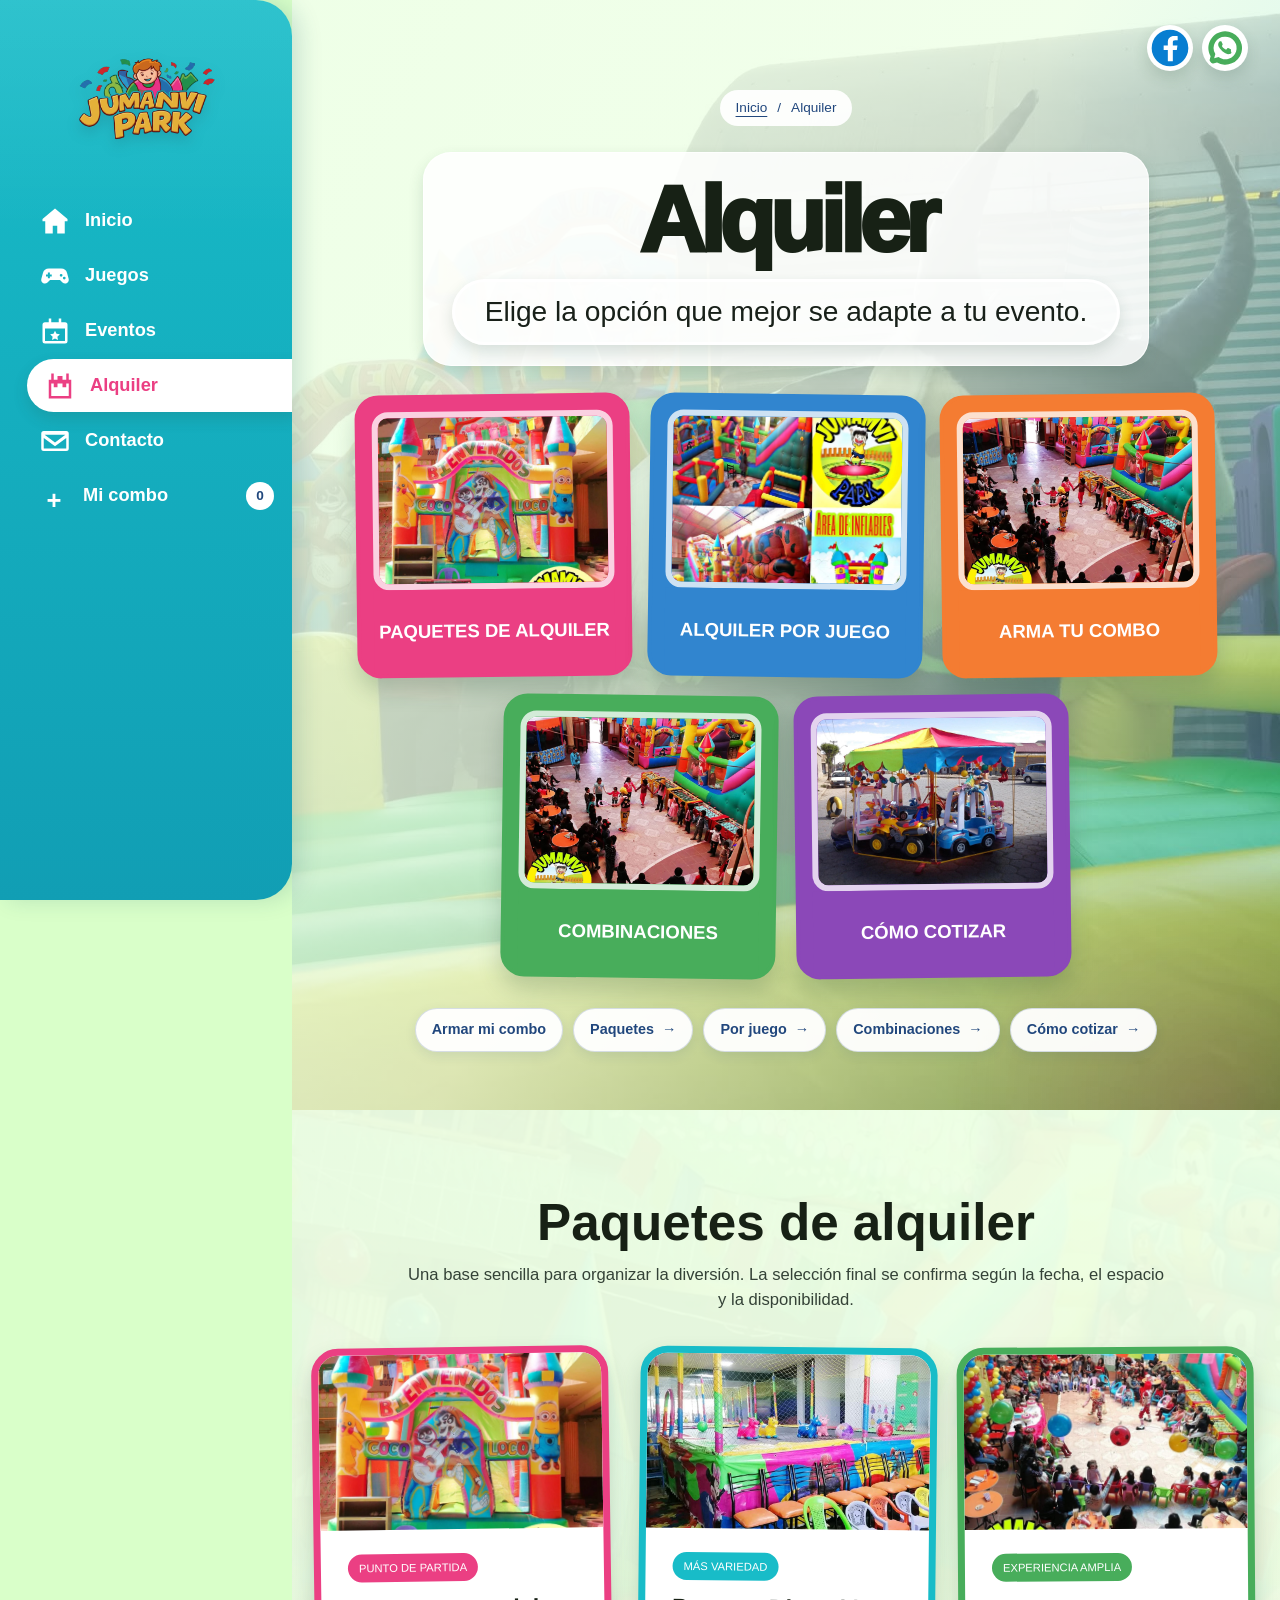
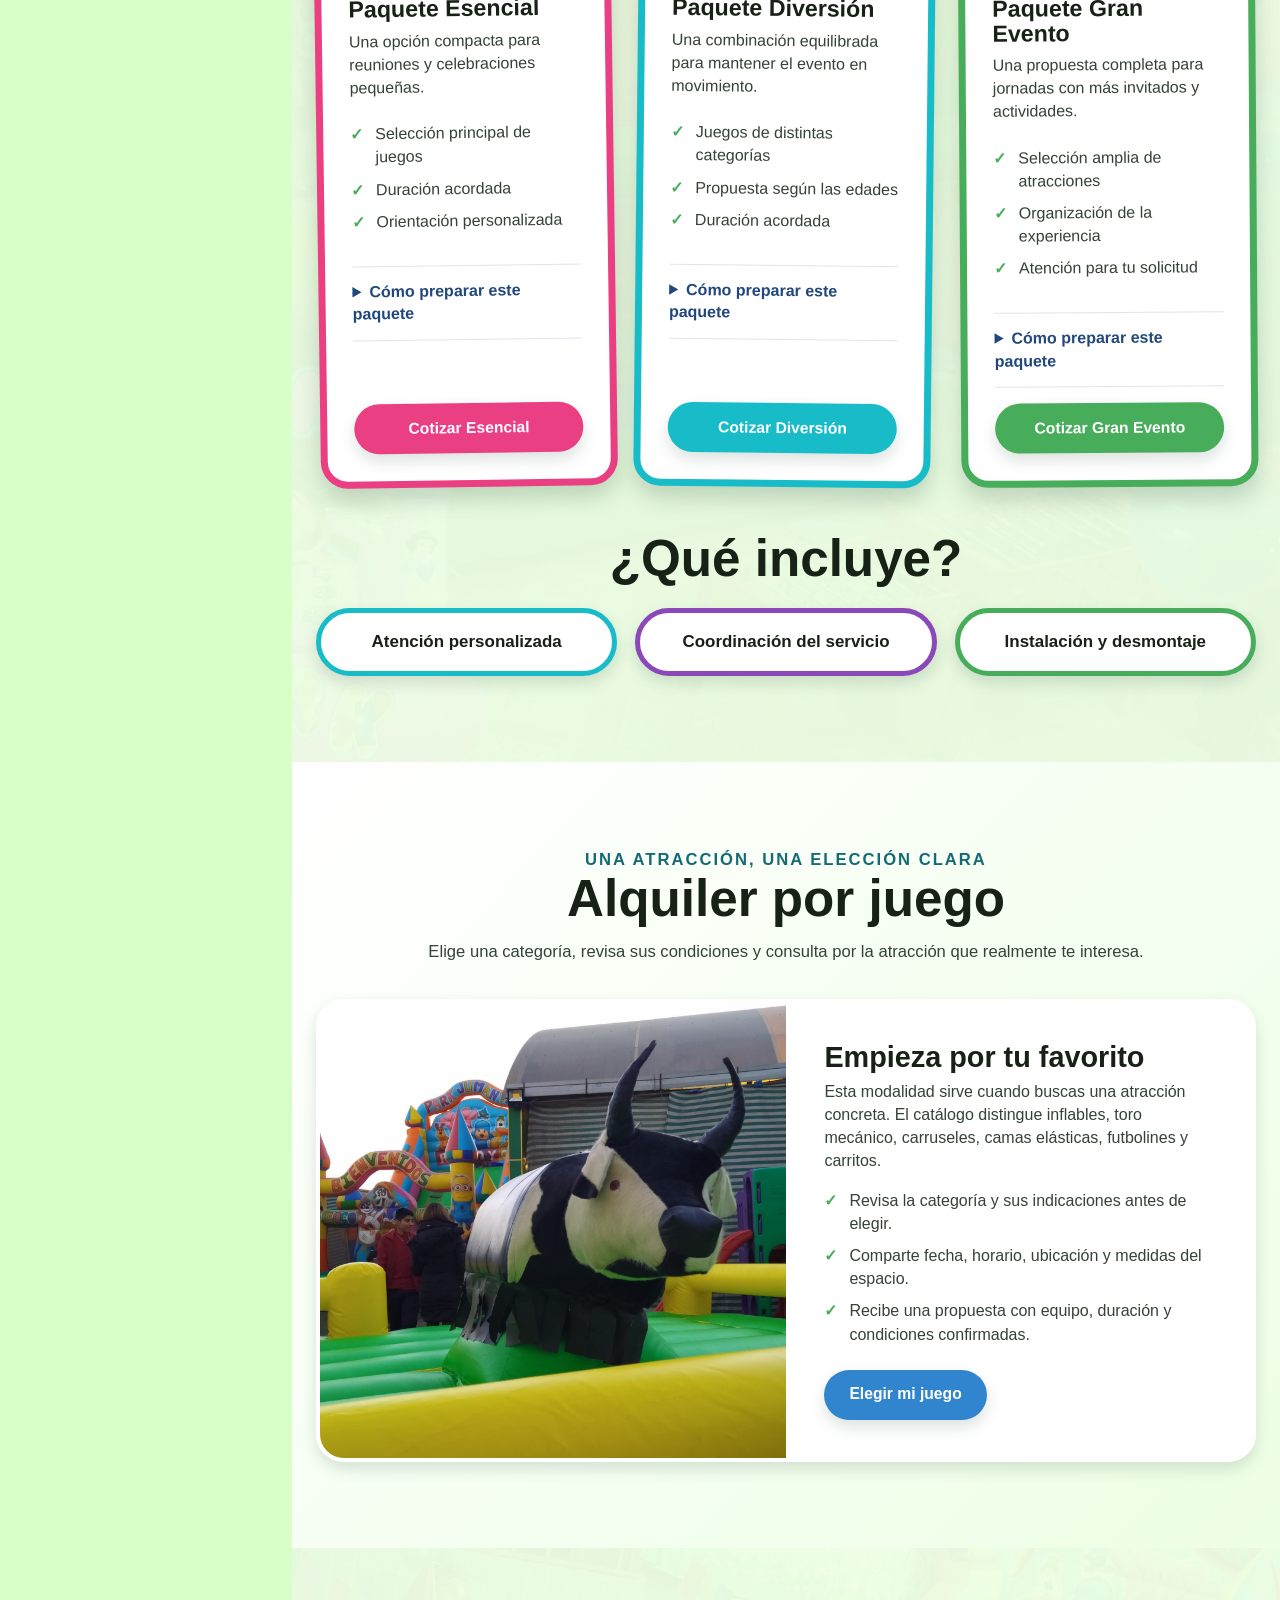
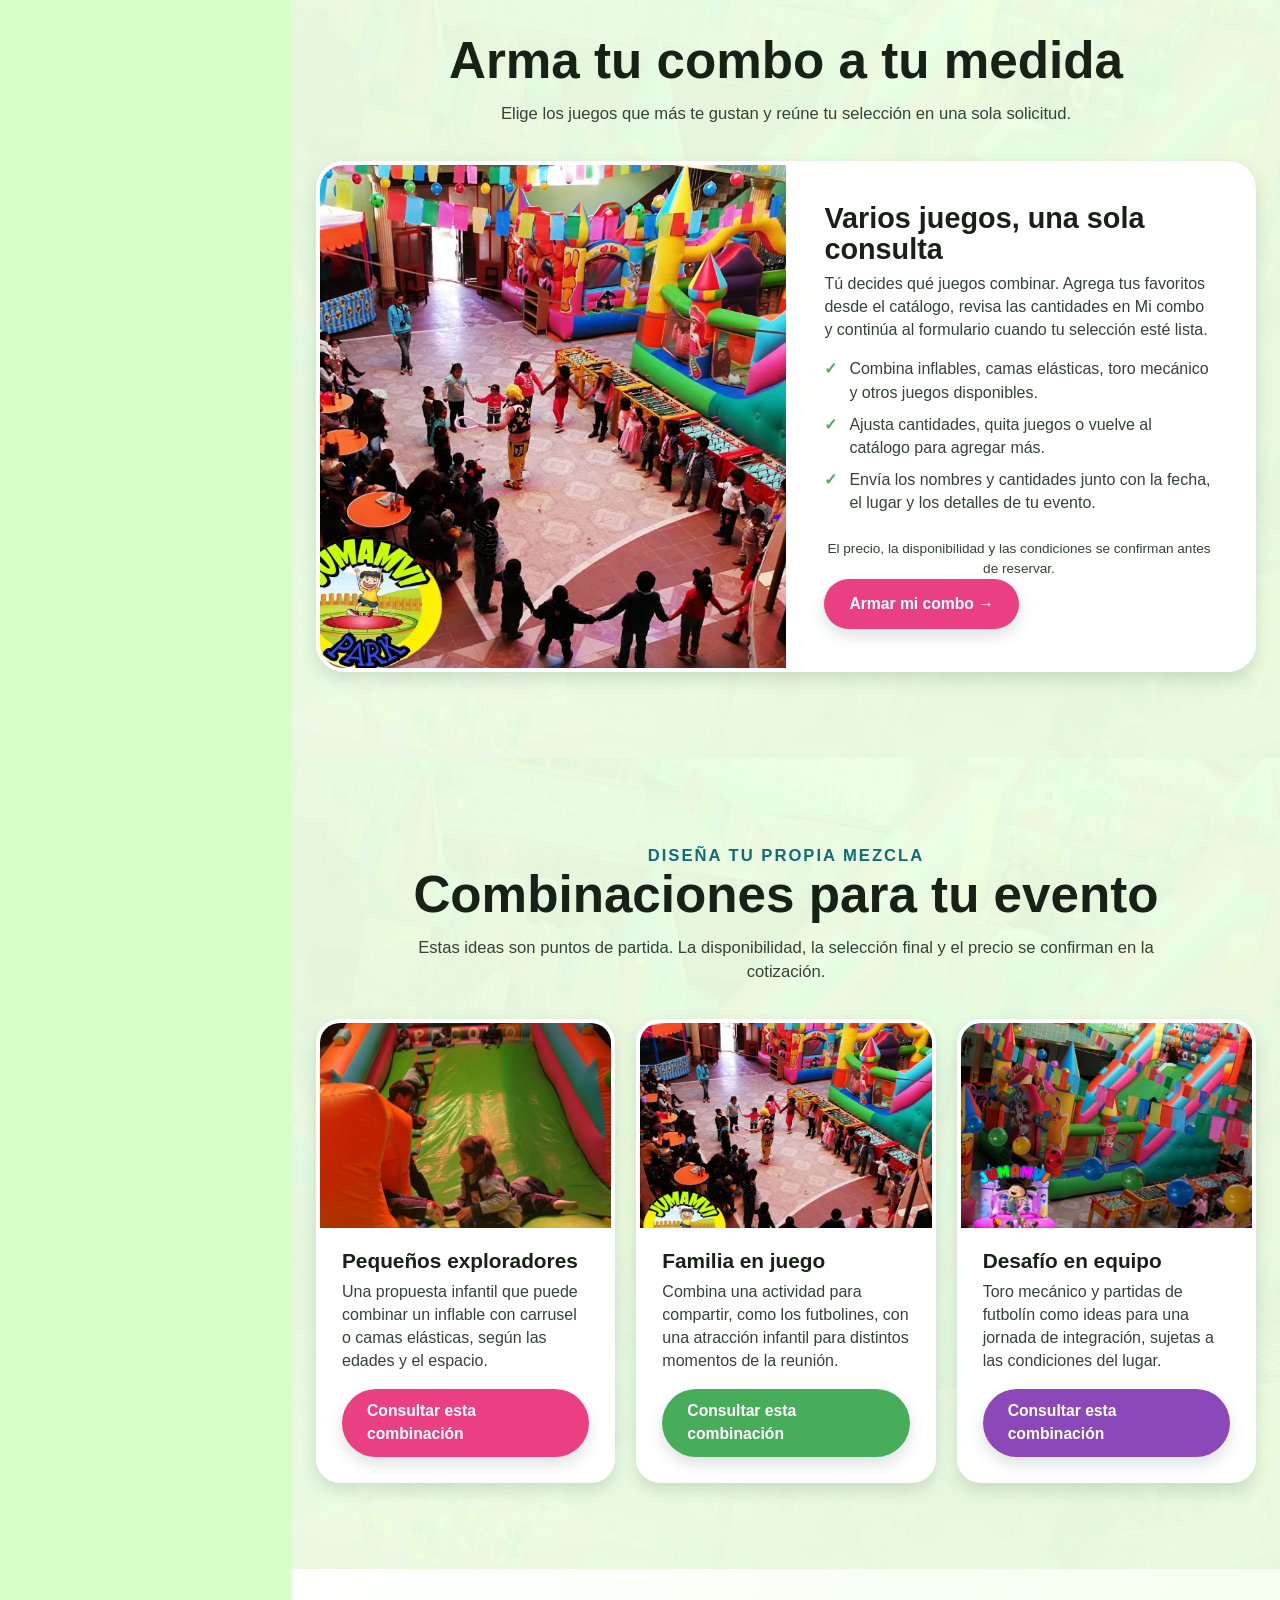
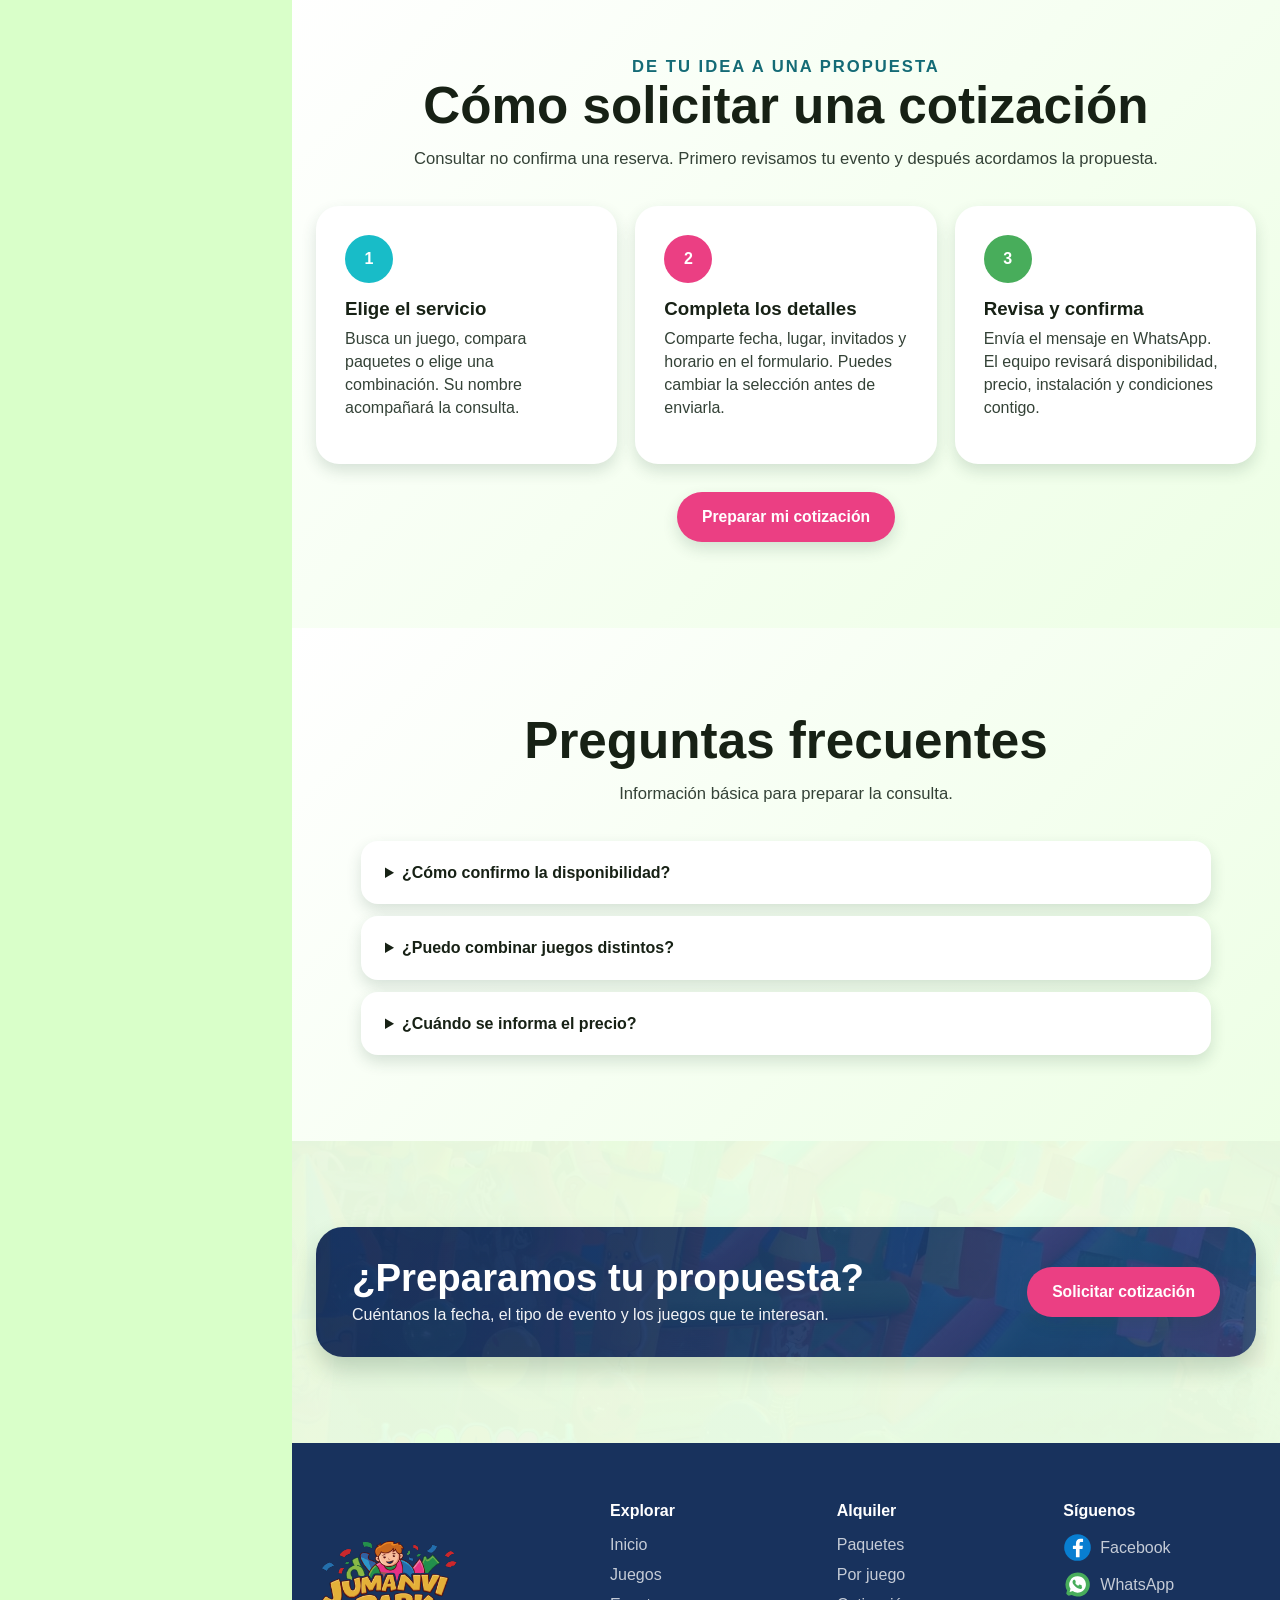
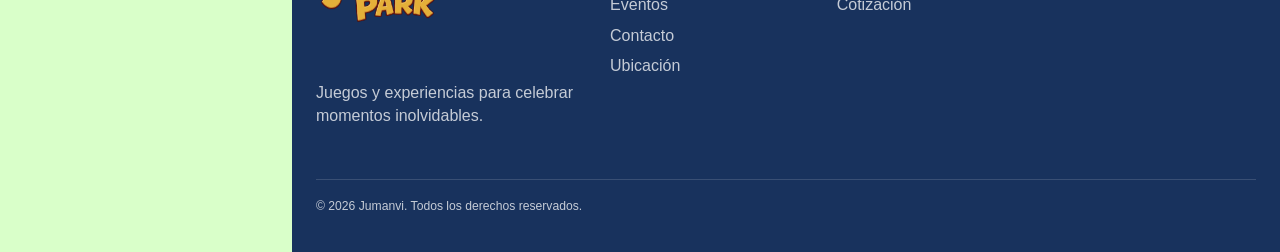
==== commit f999d83a: "Add files via upload" ====
--- a/alquiler.html
+++ b/alquiler.html
@@ -112,8 +112,8 @@
               Contacto
             <!-- Termina el enlace «Contacto» hacia la página Contacto. -->
             </a>
-            <!-- Regresa al catálogo llevando los juegos y cantidades que ya se eligieron. -->
-            <a class="combo-nav" href="juegos.html#mi-combo" data-combo-link>
+            <!-- Abre la página Mi combo conservando los juegos y cantidades elegidos. -->
+            <a class="combo-nav" href="combo.html" data-combo-link>
               <!-- Abre el signo de suma junto al nombre Mi combo. -->
               <span class="combo-nav__symbol" aria-hidden="true">
                 <!-- Muestra el texto «+». -->
@@ -253,12 +253,22 @@
               </span>
             <!-- Termina el enlace «Alquiler por juego» hacia esta misma página, en el alquiler por juego. -->
             </a>
+            <!-- Presenta la opción de alquilar varios juegos en un combo personalizado. -->
+            <a class="visual-card tone-orange" href="#armar-combo">
+              <!-- Muestra la fotografía real: Actividad infantil en grupo junto a inflables y futbolines de Jumanvi. El archivo conserva su contenido original. -->
+              <img class="photo-original" src="assets/images/events/infantiles/actividad-infantil-con-juegos.jpeg" alt="Actividad infantil en grupo junto a inflables y futbolines de Jumanvi" width="1600" height="1493">
+              <!-- Da nombre a la opción que explica la selección de varios juegos. -->
+              <span class="card-label">
+                <!-- Muestra el nombre de la nueva modalidad de alquiler. -->
+                Arma tu combo
+              <!-- Termina el nombre de la opción de combos. -->
+              </span>
+            <!-- Termina la tarjeta que lleva a la explicación del combo. -->
+            </a>
             <!-- Crea el enlace «Combinaciones» hacia esta misma página, en las combinaciones. -->
             <a class="visual-card tone-green" href="#combinaciones">
-              <!-- Muestra un fondo de colores para este apartado, sin utilizar una fotografía de ejemplo. -->
-              <div class="color-panel color-panel--celebraciones" aria-hidden="true">
-              <!-- Termina el fondo de colores de este apartado. -->
-              </div>
+              <!-- Muestra la fotografía real: Actividad infantil en grupo junto a inflables y futbolines de Jumanvi. El archivo conserva su contenido original. -->
+              <img class="photo-original" src="assets/images/events/infantiles/actividad-infantil-con-juegos.jpeg" alt="Actividad infantil en grupo junto a inflables y futbolines de Jumanvi" width="1600" height="1493">
               <!-- Presenta el nombre «Combinaciones» sobre la imagen de esta tarjeta. -->
               <span class="card-label">
                 <!-- Muestra «Combinaciones» dentro del nombre «Combinaciones» sobre la imagen de esta tarjeta. -->
@@ -287,11 +297,11 @@
           </div>
           <!-- Abre los accesos a secciones de la presentación. -->
           <nav class="section-nav" aria-label="Explorar alquiler">
-            <!-- Abre el catálogo para elegir varios juegos y formar una sola solicitud. -->
-            <a href="juegos.html#titulo-catalogo" data-combo-link="catalogo">
-              <!-- Escribe el acceso para crear una selección propia. -->
+            <!-- Lleva a la tarjeta que explica cómo alquilar varios juegos en un combo. -->
+            <a href="#armar-combo">
+              <!-- Escribe el acceso a la explicación de los combos dentro de Alquiler. -->
               Armar mi combo
-            <!-- Termina el acceso al catálogo para armar el combo. -->
+            <!-- Termina el acceso a la explicación de combos en Alquiler. -->
             </a>
             <!-- Crea el enlace «Paquetes» hacia esta misma página, en los paquetes. -->
             <a href="#paquetes">
@@ -497,10 +507,8 @@
             </article>
             <!-- Abre la tarjeta «Paquete Diversión». -->
             <article class="package-card" id="paquete-diversion">
-              <!-- Muestra un fondo de colores para este apartado, sin utilizar una fotografía de ejemplo. -->
-              <div class="color-panel color-panel--infantiles package-photo" aria-hidden="true">
-              <!-- Termina el fondo de colores de este apartado. -->
-              </div>
+              <!-- Muestra la fotografía real: Cama elástica con red de protección, pelotas y juguetes infantiles. El archivo conserva su contenido original. -->
+              <img class="package-photo photo-original" src="assets/images/games/camas-elasticas/cama-elastica-zona-infantil.jpeg" alt="Cama elástica con red de protección, pelotas y juguetes infantiles" width="960" height="720" loading="lazy">
               <!-- Presenta la etiqueta destacada de una tarjeta. -->
               <span class="tag">
                 <!-- Muestra «Más variedad» dentro de la etiqueta destacada de una tarjeta. -->
@@ -605,10 +613,8 @@
             </article>
             <!-- Abre la tarjeta «Paquete Gran Evento». -->
             <article class="package-card" id="paquete-gran-evento">
-              <!-- Muestra un fondo de colores para este apartado, sin utilizar una fotografía de ejemplo. -->
-              <div class="color-panel color-panel--empresariales package-photo" aria-hidden="true">
-              <!-- Termina el fondo de colores de este apartado. -->
-              </div>
+              <!-- Muestra la fotografía real: Familias en una celebración infantil con animación y juegos. El archivo conserva su contenido original. -->
+              <img class="package-photo photo-original" src="assets/images/events/cumpleanos/celebracion-infantil-con-animacion.jpeg" alt="Familias en una celebración infantil con animación y juegos" width="1200" height="1600" loading="lazy">
               <!-- Presenta la etiqueta destacada de una tarjeta. -->
               <span class="tag">
                 <!-- Muestra «Experiencia amplia» dentro de la etiqueta destacada de una tarjeta. -->
@@ -872,6 +878,86 @@
         </div>
       <!-- Termina el apartado «Alquiler por juego», identificado como «por-juego». -->
       </section>
+      <!-- Explica el alquiler de varios juegos e invita a preparar un combo propio. -->
+      <section class="content-section" id="armar-combo" aria-labelledby="titulo-combo-alquiler">
+        <!-- Alinea la información del combo con los demás apartados de Alquiler. -->
+        <div class="container">
+          <!-- Reúne el título y la introducción de esta modalidad. -->
+          <div class="section-heading">
+            <!-- Identifica la opción de construir una selección personal. -->
+            <h2 id="titulo-combo-alquiler">
+              <!-- Muestra el título de la nueva opción de alquiler. -->
+              Arma tu combo a tu medida
+            <!-- Termina el título de la opción de combos. -->
+            </h2>
+            <!-- Presenta la ventaja de reunir varios juegos en una consulta. -->
+            <p>
+              <!-- Explica que el visitante puede elegir varias atracciones para un mismo evento. -->
+              Elige los juegos que más te gustan y reúne tu selección en una sola solicitud.
+            <!-- Termina la introducción del alquiler en combo. -->
+            </p>
+          <!-- Termina el grupo del título y su introducción. -->
+          </div>
+          <!-- Muestra una fotografía real junto a los detalles de cómo armar el combo. -->
+          <article class="feature-panel" aria-labelledby="titulo-tarjeta-combo">
+            <!-- Muestra la fotografía real: Actividad infantil en grupo junto a inflables y futbolines de Jumanvi. El archivo conserva su contenido original. -->
+            <img class="photo-original" src="assets/images/events/infantiles/actividad-infantil-con-juegos.jpeg" alt="Actividad infantil en grupo junto a inflables y futbolines de Jumanvi" width="1600" height="1493" loading="lazy">
+            <!-- Reúne la explicación, los pasos y el acceso para preparar la selección. -->
+            <div class="feature-panel__body">
+              <!-- Resume el propósito de esta tarjeta informativa. -->
+              <h3 id="titulo-tarjeta-combo">
+                <!-- Muestra el nombre breve de esta modalidad de alquiler. -->
+                Varios juegos, una sola consulta
+              <!-- Termina el nombre breve de la modalidad. -->
+              </h3>
+              <!-- Explica la diferencia entre un combo personal y una selección ya propuesta. -->
+              <p>
+                <!-- Describe la selección libre de atracciones y cantidades que hace el visitante. -->
+                Tú decides qué juegos combinar. Agrega tus favoritos desde el catálogo, revisa las cantidades en Mi combo y continúa al formulario cuando tu selección esté lista.
+              <!-- Termina la explicación de cómo preparar un combo. -->
+              </p>
+              <!-- Enumera las acciones disponibles antes de enviar la solicitud. -->
+              <ul class="check-list">
+                <!-- Presenta la elección de varias categorías del catálogo. -->
+                <li>
+                  <!-- Describe el primer paso para personalizar el alquiler. -->
+                  Combina inflables, camas elásticas, toro mecánico y otros juegos disponibles.
+                <!-- Termina la explicación de la elección de juegos. -->
+                </li>
+                <!-- Presenta los controles que permiten corregir la selección. -->
+                <li>
+                  <!-- Explica que los juegos y cantidades todavía pueden cambiarse. -->
+                  Ajusta cantidades, quita juegos o vuelve al catálogo para agregar más.
+                <!-- Termina la explicación de los cambios en la selección. -->
+                </li>
+                <!-- Presenta el resultado que acompañará los datos del evento. -->
+                <li>
+                  <!-- Explica qué información recibirá el equipo en WhatsApp. -->
+                  Envía los nombres y cantidades junto con la fecha, el lugar y los detalles de tu evento.
+                <!-- Termina la explicación del mensaje con el combo. -->
+                </li>
+              <!-- Termina la lista de acciones para preparar el combo. -->
+              </ul>
+              <!-- Aclara que elegir juegos todavía no confirma una reserva. -->
+              <p class="form-note">
+                <!-- Indica qué se revisará antes de acordar el alquiler. -->
+                El precio, la disponibilidad y las condiciones se confirman antes de reservar.
+              <!-- Termina la aclaración sobre la confirmación del alquiler. -->
+              </p>
+              <!-- Abre la página Mi combo conservando las elecciones que ya existan. -->
+              <a class="button" href="combo.html" data-combo-link>
+                <!-- Invita al visitante a comenzar o continuar su selección de juegos. -->
+                Armar mi combo →
+              <!-- Termina el acceso a la página del combo. -->
+              </a>
+            <!-- Termina la información y la invitación del combo. -->
+            </div>
+          <!-- Termina la tarjeta informativa con fotografía y explicación. -->
+          </article>
+        <!-- Termina el espacio centrado de la opción de combos. -->
+        </div>
+      <!-- Termina la explicación del alquiler de varios juegos. -->
+      </section>
       <!--
         Abre el apartado «Combinaciones para tu evento», identificado como «combinaciones». El nombre
         «combinaciones» permite llegar directamente a este apartado desde un enlace.
@@ -918,10 +1004,8 @@
           <div class="detail-grid">
             <!-- Abre la tarjeta «Pequeños exploradores». -->
             <article class="detail-card" id="combinacion-infantil">
-              <!-- Muestra un fondo de colores para este apartado, sin utilizar una fotografía de ejemplo. -->
-              <div class="color-panel color-panel--infantiles" aria-hidden="true">
-              <!-- Termina el fondo de colores de este apartado. -->
-              </div>
+              <!-- Muestra la fotografía real: Niños jugando en un tobogán inflable multicolor de Jumanvi. El archivo conserva su contenido original. -->
+              <img class="photo-original" src="assets/images/games/inflables/tobogan-inflable-con-ninos.jpeg" alt="Niños jugando en un tobogán inflable multicolor de Jumanvi" width="1200" height="1600" loading="lazy">
               <!-- Abre la descripción y el botón de «Pequeños exploradores». -->
               <div class="detail-card__body">
                 <!-- Presenta el título «Pequeños exploradores». -->
@@ -967,10 +1051,8 @@
             </article>
             <!-- Abre la tarjeta «Familia en juego». -->
             <article class="detail-card" id="combinacion-familiar">
-              <!-- Muestra un fondo de colores para este apartado, sin utilizar una fotografía de ejemplo. -->
-              <div class="color-panel color-panel--celebraciones" aria-hidden="true">
-              <!-- Termina el fondo de colores de este apartado. -->
-              </div>
+              <!-- Muestra la fotografía real: Actividad infantil en grupo junto a inflables y futbolines de Jumanvi. El archivo conserva su contenido original. -->
+              <img class="photo-original" src="assets/images/events/infantiles/actividad-infantil-con-juegos.jpeg" alt="Actividad infantil en grupo junto a inflables y futbolines de Jumanvi" width="1600" height="1493" loading="lazy">
               <!-- Abre la descripción y el botón de «Familia en juego». -->
               <div class="detail-card__body">
                 <!-- Presenta el título «Familia en juego». -->
@@ -1017,10 +1099,8 @@
             </article>
             <!-- Abre la tarjeta «Desafío en equipo». -->
             <article class="detail-card" id="combinacion-equipos">
-              <!-- Muestra un fondo de colores para este apartado, sin utilizar una fotografía de ejemplo. -->
-              <div class="color-panel color-panel--empresariales" aria-hidden="true">
-              <!-- Termina el fondo de colores de este apartado. -->
-              </div>
+              <!-- Muestra la fotografía real: Zona de juegos de Jumanvi con futbolines y atracciones para compartir. El archivo conserva su contenido original. -->
+              <img class="photo-original" src="assets/images/home/vista-general-parque.jpeg" alt="Zona de juegos de Jumanvi con futbolines y atracciones para compartir" width="1600" height="1200" loading="lazy">
               <!-- Abre la descripción y el botón de «Desafío en equipo». -->
               <div class="detail-card__body">
                 <!-- Presenta el título «Desafío en equipo». -->
--- a/assets/css/estilos.css
+++ b/assets/css/estilos.css
@@ -3673,8 +3673,8 @@
 
 /* Empieza el aspecto de la página Eventos. */
 .page-eventos {
-  /* Usa una mezcla de verde claro y turquesa como fondo de la página Eventos. */
-  --hero-photo: linear-gradient(135deg, var(--verde-fondo-claro), var(--turquesa));
+  /* Usa la fotografía real de una actividad infantil como fondo de Eventos. */
+  --hero-photo: url("../images/events/infantiles/actividad-infantil-con-juegos.jpeg");
 /* Termina el aspecto de la página Eventos. */
 }
 
@@ -3690,8 +3690,8 @@
 
 /* Empieza el aspecto de la página Contacto. */
 .page-contacto {
-  /* Usa una mezcla de verde claro y rosa suave como fondo de la página Contacto. */
-  --hero-photo: linear-gradient(135deg, var(--verde-fondo-claro), #fbd9e8);
+  /* Muestra el salón preparado para recibir una celebración como fondo de Contacto. */
+  --hero-photo: url("../images/events/celebraciones/salon-preparado-con-juegos.jpeg");
 /* Termina el aspecto de la página Contacto. */
 }
 
@@ -5347,7 +5347,6 @@
 /* Termina las adaptaciones para pantallas de hasta 680 píxeles. */
 }
 
-
 /* Aplica estas adaptaciones cuando la pantalla mide 920 píxeles de ancho o menos. */
 @media (max-width: 920px) {
   /* Incluye en este mismo diseño la ruta que indica en qué página estás. */
@@ -5656,94 +5655,6 @@
   */
   }
 /* Termina las adaptaciones para menos movimiento. */
-}
-
-
-/* Define el aspecto de los fondos de color que sustituyen las imágenes de ejemplo. */
-.color-panel {
-  /* Elige azul como color inicial de esta mezcla en los fondos de color que sustituyen las imágenes de ejemplo. */
-  --panel-start: var(--azul);
-  /* Elige turquesa como color final de esta mezcla en los fondos de color que sustituyen las imágenes de ejemplo. */
-  --panel-end: var(--turquesa);
-  /* Reserva un bloque propio para este fondo en los fondos de color que sustituyen las imágenes de ejemplo. */
-  display: block;
-  /* Fija el ancho en todo el espacio disponible en los fondos de color que sustituyen las imágenes de ejemplo. */
-  width: 100%;
-  /* Fija la altura en 205 píxeles en los fondos de color que sustituyen las imágenes de ejemplo. */
-  height: 205px;
-  /* Evita que el fondo de color pierda altura al repartir el espacio en los fondos de color que sustituyen las imágenes de ejemplo. */
-  flex-shrink: 0;
-  /* Redondea las esquinas con 12 píxeles en los fondos de color que sustituyen las imágenes de ejemplo. */
-  border-radius: 12px;
-  /* Mezcla los colores elegidos y añade un brillo suave sin utilizar archivos de imagen en los fondos de color que sustituyen las imágenes de ejemplo. */
-  background: radial-gradient(circle at 20% 15%, rgba(255, 255, 255, 0.55), transparent 55%), linear-gradient(135deg, var(--panel-start), var(--panel-end));
-/* Termina el aspecto de los fondos de color que sustituyen las imágenes de ejemplo. */
-}
-/* Define el aspecto del fondo de las tarjetas de cumpleaños. */
-.color-panel--cumpleanos {
-  /* Elige rosa como color inicial de esta mezcla en el fondo de las tarjetas de cumpleaños. */
-  --panel-start: var(--rosa);
-  /* Elige naranja como color final de esta mezcla en el fondo de las tarjetas de cumpleaños. */
-  --panel-end: var(--naranja);
-/* Termina el aspecto del fondo de las tarjetas de cumpleaños. */
-}
-/* Define el aspecto del fondo de las tarjetas de colegios. */
-.color-panel--colegios {
-  /* Elige azul como color inicial de esta mezcla en el fondo de las tarjetas de colegios. */
-  --panel-start: var(--azul);
-  /* Elige turquesa como color final de esta mezcla en el fondo de las tarjetas de colegios. */
-  --panel-end: var(--turquesa);
-/* Termina el aspecto del fondo de las tarjetas de colegios. */
-}
-/* Define el aspecto del fondo de las tarjetas de eventos infantiles. */
-.color-panel--infantiles {
-  /* Elige violeta como color inicial de esta mezcla en el fondo de las tarjetas de eventos infantiles. */
-  --panel-start: var(--violeta);
-  /* Elige rosa como color final de esta mezcla en el fondo de las tarjetas de eventos infantiles. */
-  --panel-end: var(--rosa);
-/* Termina el aspecto del fondo de las tarjetas de eventos infantiles. */
-}
-/* Define el aspecto del fondo de las tarjetas de eventos empresariales. */
-.color-panel--empresariales {
-  /* Elige azul oscuro como color inicial de esta mezcla en el fondo de las tarjetas de eventos empresariales. */
-  --panel-start: var(--azul-oscuro);
-  /* Elige azul como color final de esta mezcla en el fondo de las tarjetas de eventos empresariales. */
-  --panel-end: var(--azul);
-/* Termina el aspecto del fondo de las tarjetas de eventos empresariales. */
-}
-/* Define el aspecto del fondo de las tarjetas de celebraciones. */
-.color-panel--celebraciones {
-  /* Elige verde como color inicial de esta mezcla en el fondo de las tarjetas de celebraciones. */
-  --panel-start: var(--verde);
-  /* Elige turquesa como color final de esta mezcla en el fondo de las tarjetas de celebraciones. */
-  --panel-end: var(--turquesa);
-/* Termina el aspecto del fondo de las tarjetas de celebraciones. */
-}
-/* Define el aspecto de los fondos de las tarjetas pequeñas de la presentación. */
-.visual-card .color-panel {
-  /* Fija la altura en 160 píxeles en los fondos de las tarjetas pequeñas de la presentación. */
-  height: 160px;
-  /* Dibuja el borde con las medidas y el color indicados; la primera cifra define su grosor en los fondos de las tarjetas pequeñas de la presentación. */
-  border: 6px solid rgba(255, 255, 255, 0.76);
-/* Termina el aspecto de los fondos de las tarjetas pequeñas de la presentación. */
-}
-/* Define el aspecto de los fondos de las opciones iniciales de alquiler. */
-.rental-grid .color-panel {
-  /* Fija la altura en 178 píxeles en los fondos de las opciones iniciales de alquiler. */
-  height: 178px;
-/* Termina el aspecto de los fondos de las opciones iniciales de alquiler. */
-}
-/* Define el aspecto del fondo superior de las tarjetas informativas. */
-.detail-card > .color-panel {
-  /* Mantiene las esquinas rectas para que sigan el contorno de la tarjeta en el fondo superior de las tarjetas informativas. */
-  border-radius: 0;
-/* Termina el aspecto del fondo superior de las tarjetas informativas. */
-}
-/* Define el aspecto del fondo superior de los paquetes que no tienen una fotografía real. */
-.package-photo.color-panel {
-  /* Fija la altura en 175 píxeles en el fondo superior de los paquetes que no tienen una fotografía real. */
-  height: 175px;
-/* Termina el aspecto del fondo superior de los paquetes que no tienen una fotografía real. */
 }
 /* Define el aspecto del signo de suma junto a Mi combo. */
 .combo-nav__symbol {
@@ -6047,36 +5958,8 @@
   }
 /* Termina los cambios de color al utilizar un ratón. */
 }
-/* Ajusta los fondos y el combo cuando la pantalla mide 1180 píxeles de ancho o menos. */
-@media (max-width: 1180px) {
-  /* Define el aspecto de los fondos de las tarjetas pequeñas de la presentación. */
-  .visual-card .color-panel {
-    /* Fija la altura en 132 píxeles en los fondos de las tarjetas pequeñas de la presentación. */
-    height: 132px;
-  /* Termina el aspecto de los fondos de las tarjetas pequeñas de la presentación. */
-  }
-  /* Define el aspecto de los fondos de las opciones iniciales de alquiler. */
-  .rental-grid .color-panel {
-    /* Fija la altura en 156 píxeles en los fondos de las opciones iniciales de alquiler. */
-    height: 156px;
-  /* Termina el aspecto de los fondos de las opciones iniciales de alquiler. */
-  }
-/* Termina las adaptaciones para pantallas de hasta 1180 píxeles. */
-}
 /* Ajusta los fondos y el combo cuando la pantalla mide 680 píxeles de ancho o menos. */
 @media (max-width: 680px) {
-  /* Define el aspecto de los fondos de las tarjetas pequeñas de la presentación. */
-  .visual-card .color-panel {
-    /* Fija la altura en 120 píxeles en los fondos de las tarjetas pequeñas de la presentación. */
-    height: 120px;
-  /* Termina el aspecto de los fondos de las tarjetas pequeñas de la presentación. */
-  }
-  /* Define el aspecto de los fondos de las opciones iniciales de alquiler. */
-  .rental-grid .color-panel {
-    /* Fija la altura en 145 píxeles en los fondos de las opciones iniciales de alquiler. */
-    height: 145px;
-  /* Termina el aspecto de los fondos de las opciones iniciales de alquiler. */
-  }
   /* Define el aspecto de cada fila con un juego elegido. */
   .combo-item {
     /* Coloca el nombre y sus controles en una sola columna en cada fila con un juego elegido. */
@@ -6111,14 +5994,6 @@
 }
 /* Ajusta los fondos y el combo cuando la pantalla mide 390 píxeles de ancho o menos. */
 @media (max-width: 390px) {
-  /* Incluye en este mismo aspecto los fondos de las tarjetas pequeñas de la presentación. */
-  .visual-card .color-panel,
-  /* Define el aspecto de los fondos de las opciones iniciales de alquiler. */
-  .rental-grid .color-panel {
-    /* Fija la altura en 105 píxeles en los fondos de las tarjetas pequeñas de la presentación y los fondos de las opciones iniciales de alquiler. */
-    height: 105px;
-  /* Termina el aspecto de los fondos de las tarjetas pequeñas de la presentación y los fondos de las opciones iniciales de alquiler. */
-  }
   /* Define el aspecto del grupo Cantidad, su caja y Quitar. */
   .combo-item__controls {
     /* Fija el ancho en todo el espacio disponible en el grupo Cantidad, su caja y Quitar. */
@@ -6137,3 +6012,169 @@
   }
 /* Termina las adaptaciones para pantallas de hasta 390 píxeles. */
 }
+
+/* Define los colores de fondo de la nueva página Mi combo. */
+.page-combo {
+  /* Usa la fotografía real con inflables y futbolines detrás de la presentación de Mi combo. */
+  --hero-photo: url("../images/events/infantiles/actividad-infantil-con-juegos.jpeg");
+/* Termina el fondo de la página Mi combo. */
+}
+
+/* Ajusta la altura de la presentación para que no deje espacio vacío innecesario. */
+.page-combo .screen {
+  /* Deja que el título, la explicación y la foto determinen la altura de esta portada. */
+  min-height: auto;
+/* Termina el ajuste de altura de la portada. */
+}
+
+/* Reúne la fotografía real y la explicación breve del alquiler de varios juegos. */
+.combo-presentation {
+  /* Coloca la fotografía y su explicación en dos columnas. */
+  display: grid;
+  /* Reparte el ancho con algo más de espacio para el texto sin desbordar la pantalla. */
+  grid-template-columns: minmax(0, 1fr) minmax(0, 1.15fr);
+  /* Limita el ancho de esta explicación a 960 píxeles. */
+  max-width: 960px;
+  /* Centra el conjunto y lo separa del título superior. */
+  margin: 28px auto 0;
+  /* Recorta los bordes de la fotografía siguiendo las esquinas del conjunto. */
+  overflow: hidden;
+  /* Traza un borde blanco para mantener el aspecto de las tarjetas del sitio. */
+  border: 4px solid var(--blanco);
+  /* Redondea las esquinas del conjunto. */
+  border-radius: 28px;
+  /* Mantiene un fondo blanco detrás de la explicación. */
+  background: var(--blanco);
+  /* Usa la misma sombra suave que otros bloques del sitio. */
+  box-shadow: var(--sombra-suave);
+  /* Muestra el conjunto con la entrada suave ya utilizada en las demás páginas. */
+  animation: content-enter 650ms ease-out both;
+/* Termina la distribución de fotografía y explicación. */
+}
+
+/* Define la fotografía real que acompaña a la explicación del combo. */
+.combo-presentation > img {
+  /* Ocupa todo el ancho de su columna. */
+  width: 100%;
+  /* Sigue la altura del espacio que comparte con el texto. */
+  height: 100%;
+  /* Evita que la fotografía quede demasiado baja en escritorio. */
+  min-height: 260px;
+  /* Llena el espacio sin deformar la fotografía; puede recortar sus bordes. */
+  object-fit: cover;
+/* Termina el ajuste de la fotografía real. */
+}
+
+/* Separa el texto de los bordes del bloque de presentación. */
+.combo-presentation__body {
+  /* Amplía el espacio interior de 22 a 34 píxeles según el ancho disponible. */
+  padding: clamp(22px, 3vw, 34px);
+  /* Alinea la explicación a la izquierda para facilitar su lectura. */
+  text-align: left;
+/* Termina el espacio interior de la explicación. */
+}
+
+/* Ajusta el título que explica qué es un combo. */
+.combo-presentation__body h2 {
+  /* Hace que el título crezca con la pantalla entre 1.4 y 1.85 veces el tamaño base. */
+  font-size: clamp(1.4rem, 2.4vw, 1.85rem);
+/* Termina el tamaño del título explicativo. */
+}
+
+/* Ajusta el párrafo introductorio del alquiler de varios juegos. */
+.combo-presentation__body p {
+  /* Mantiene una letra compacta y legible junto a la fotografía. */
+  font-size: 0.95rem;
+  /* Deja aire entre las líneas de la explicación. */
+  line-height: 1.55;
+/* Termina la lectura del párrafo introductorio. */
+}
+
+/* Integra las características del combo en el mismo bloque de presentación. */
+.combo-presentation__body .check-list {
+  /* Quita la separación inferior adicional después de la última característica. */
+  margin-bottom: 0;
+/* Termina el espacio bajo las características del combo. */
+}
+
+/* Adapta la explicación y su fotografía a las pantallas de hasta 680 píxeles de ancho. */
+@media (max-width: 680px) {
+  /* Cambia la presentación del combo para que se lea de arriba abajo en móvil. */
+  .combo-presentation {
+    /* Coloca primero la foto y después la explicación, en una sola columna. */
+    grid-template-columns: 1fr;
+    /* Reduce ligeramente las esquinas en la pantalla pequeña. */
+    border-radius: 22px;
+  /* Termina la distribución de la presentación en móvil. */
+  }
+
+  /* Proporciona la fotografía sin ocupar toda la pantalla del teléfono. */
+  .combo-presentation > img {
+    /* Fija una altura compacta de 220 píxeles. */
+    height: 220px;
+    /* Retira la altura mínima de escritorio para respetar la medida móvil. */
+    min-height: 0;
+  /* Termina el tamaño de la fotografía en móvil. */
+  }
+/* Termina la adaptación móvil de la página Mi combo. */
+}
+
+/* Mantiene los colores originales de las fotografías recién incorporadas, también al pasar el puntero. */
+.photo-original {
+  /* Evita que los efectos de las tarjetas intensifiquen o cambien los colores de estas fotos. */
+  filter: none !important;
+/* Termina la conservación de los colores originales de las fotografías. */
+}
+
+/* Organiza las cinco opciones de Alquiler en dos filas equilibradas en escritorio. */
+.rental-grid {
+  /* Reserva seis partes iguales para distribuir tres tarjetas arriba y dos centradas debajo. */
+  grid-template-columns: repeat(6, minmax(0, 1fr));
+/* Termina la distribución general de las opciones de Alquiler. */
+}
+
+/* Define el ancho habitual de cada opción de alquiler. */
+.rental-grid > .visual-card {
+  /* Hace que cada tarjeta ocupe dos de las seis partes, sin deformar su fotografía. */
+  grid-column: span 2;
+/* Termina el ancho de cada opción de alquiler. */
+}
+
+/* Coloca la cuarta opción en el centro izquierdo de la segunda fila. */
+.rental-grid > .visual-card:nth-child(4) {
+  /* Empieza en la segunda parte y ocupa dos espacios para centrar el grupo inferior. */
+  grid-column: 2 / span 2;
+/* Termina la posición de la cuarta opción. */
+}
+
+/* Coloca la quinta opción junto a la cuarta en la segunda fila. */
+.rental-grid > .visual-card:nth-child(5) {
+  /* Empieza en la cuarta parte y conserva el mismo ancho que las otras tarjetas. */
+  grid-column: 4 / span 2;
+/* Termina la posición de la quinta opción. */
+}
+
+/* Mantiene las tarjetas de Alquiler proporcionadas en tabletas y teléfonos. */
+@media (max-width: 920px) {
+  /* Reorganiza las cinco opciones cuando hay menos espacio horizontal. */
+  .rental-grid {
+    /* Coloca dos tarjetas por fila sin obligar a que sean más anchas que la pantalla. */
+    grid-template-columns: repeat(2, minmax(0, 1fr));
+  /* Termina la distribución de dos columnas en pantallas pequeñas. */
+  }
+
+  /* Retira las posiciones de escritorio de todas las tarjetas de Alquiler. */
+  .rental-grid > .visual-card:nth-child(n) {
+    /* Deja que cada opción ocupe su lugar normal en la fila. */
+    grid-column: auto;
+  /* Termina el ajuste de posición para las tarjetas pequeñas. */
+  }
+
+  /* Da un lugar completo a la última opción para evitar una tarjeta aislada a un lado. */
+  .rental-grid > .visual-card:last-child {
+    /* Ocupa las dos columnas de la última fila. */
+    grid-column: 1 / -1;
+  /* Termina el ancho de la última opción en móvil y tableta. */
+  }
+/* Termina la adaptación móvil de las cinco opciones de Alquiler. */
+}
